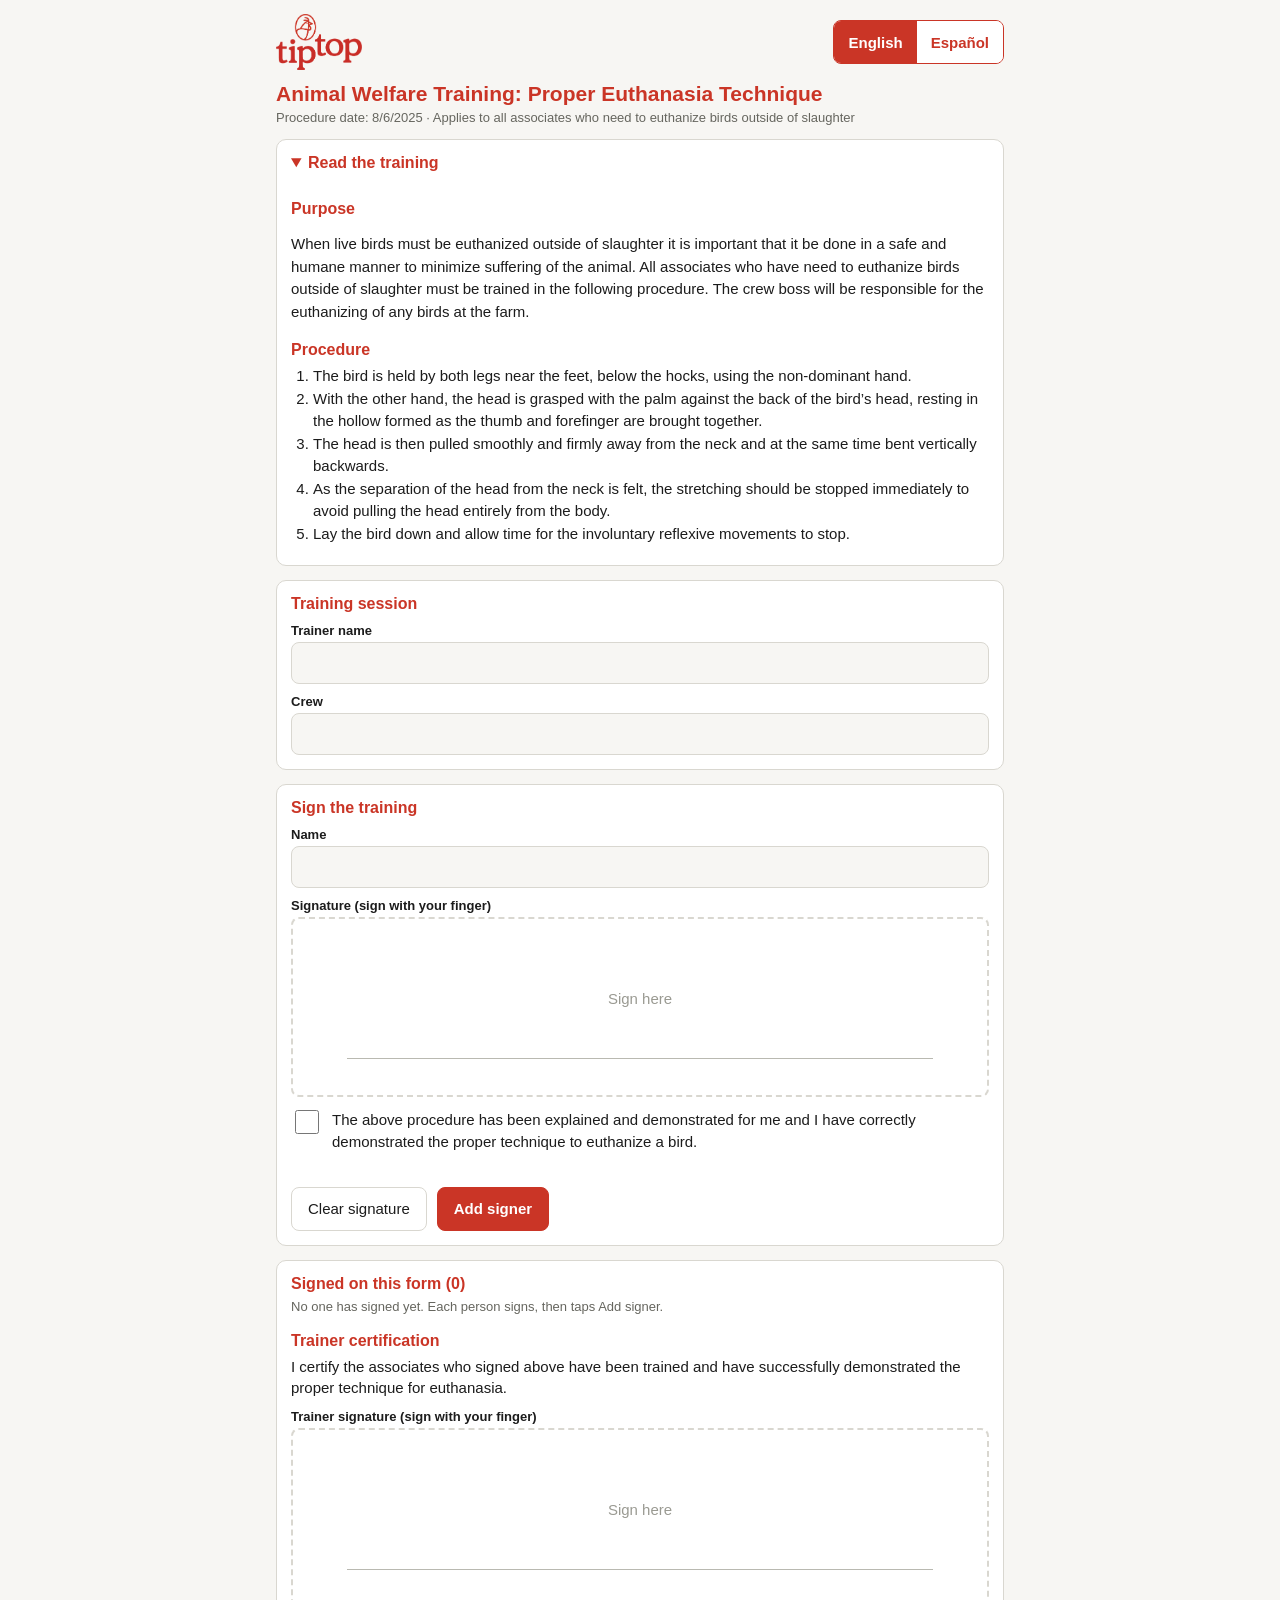
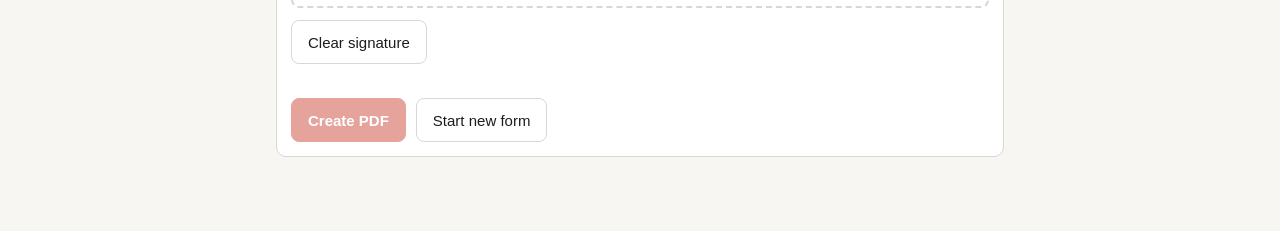
==== training/euthanasia-signoff.html @ d9e4a7a1 "Add Proper Euthanasia Technique training sign-off" ====
<!DOCTYPE html>
<html lang="en">
<head>
<meta charset="utf-8">
<meta name="viewport" content="width=device-width, initial-scale=1, viewport-fit=cover">
<meta name="robots" content="noindex">
<title>Tip Top – Proper Euthanasia Technique Sign-off</title>
<style>
:root{box-sizing:border-box;padding-top:env(safe-area-inset-top,0px);padding-bottom:env(safe-area-inset-bottom,0px);
--bg:#f7f6f3;--surface:#fff;--text:#1c1c1c;--muted:#66665f;--line:#d9d7d0;--red:#ca3526;--on-red:#fff;--ok:#1d6b2e;--okbg:#e4f2e6;--pad:#fff;color-scheme:light}
@media (prefers-color-scheme:dark){:root{--bg:#161615;--surface:#20201e;--text:#ecece8;--muted:#a3a39b;--line:#3b3b37;--red:#e0574a;--on-red:#161615;--ok:#8fd49c;--okbg:#1f3a25;--pad:#f4f4f1;color-scheme:dark}}
*{box-sizing:border-box}
html,body{margin:0;background:var(--bg);color:var(--text);font-family:Arial,Helvetica,sans-serif}
.wrap{max-width:760px;margin:0 auto;padding:14px 16px 60px}
header{display:flex;justify-content:space-between;align-items:center;gap:12px;flex-wrap:wrap}
header img{height:56px;width:auto}
.lang{display:flex;border:1px solid var(--red);border-radius:8px;overflow:hidden}
.lang button{border:0;border-radius:0;min-height:42px;padding:8px 14px;background:var(--surface);color:var(--red);font-weight:700}
.lang button.on{background:var(--red);color:var(--on-red)}
h1{color:var(--red);font-size:21px;margin:12px 0 4px}
h2{font-size:16px;color:var(--red);margin:18px 0 6px}
.meta{font-size:13px;color:var(--muted)}
.card{background:var(--surface);border:1px solid var(--line);border-radius:10px;padding:14px;margin:14px 0}
details.card>summary{cursor:pointer;font-weight:700;color:var(--red);font-size:16px;min-height:28px}
.training p,.training li{font-size:15px;line-height:1.5}
.training ul,.training ol{padding-left:22px;margin:6px 0}
label{display:block;font-size:13px;font-weight:700;margin:10px 0 4px}
input[type=text]{width:100%;font-size:17px;padding:10px;border:1px solid var(--line);border-radius:8px;background:var(--bg);color:var(--text)}
.padwrap{position:relative;margin-top:4px}
canvas{display:block;width:100%;height:180px;background:var(--pad);border:2px dashed var(--line);border-radius:8px;touch-action:none}
.padhint{position:absolute;left:0;right:0;top:45%;transform:translateY(-50%);text-align:center;color:#9a9a92;font-size:15px;pointer-events:none}
.signline{position:absolute;left:8%;right:8%;bottom:38px;border-bottom:1px solid #b9b9b1;pointer-events:none}
button{font-size:15px;min-height:44px;padding:10px 16px;border-radius:8px;border:1px solid var(--line);background:var(--surface);color:var(--text);cursor:pointer}
button.primary{background:var(--red);border-color:var(--red);color:var(--on-red);font-weight:700}
button:disabled{opacity:.45;cursor:not-allowed}
.acts{display:flex;gap:10px;flex-wrap:wrap;margin-top:12px}
.ack{display:flex;gap:10px;align-items:flex-start;margin-top:12px;font-size:15px;line-height:1.45;font-weight:400}
.ack input{width:24px;height:24px;flex:none;margin-top:1px}
.item{display:flex;gap:10px;align-items:center;border-top:1px solid var(--line);padding:8px 0}
.item:first-child{border-top:0}
.item img{width:120px;height:38px;object-fit:contain;background:#fff;border:1px solid var(--line);border-radius:4px}
.item .who{flex:1;font-size:14px;overflow-wrap:anywhere}
.item .who small{color:var(--muted)}
.msg{border-radius:8px;padding:10px 12px;font-size:14px;line-height:1.45;margin:10px 0;background:var(--okbg);color:var(--ok)}
.err{color:var(--red);font-size:13px;margin-top:6px;min-height:16px}
.certtext{font-size:15px;line-height:1.45}
.hidden{display:none!important}
</style>
</head>
<body>
<div class="wrap">
<header>
  <img id="logo" alt="Tip Top">
  <div class="lang" role="group" aria-label="Language"><button id="bEN" class="on">English</button><button id="bES">Español</button></div>
</header>

<h1 data-t="title"></h1>
<div class="meta" data-t="meta"></div>

<details class="card" open>
  <summary data-t="readTraining"></summary>
  <div class="training" id="training"></div>
</details>

<div class="card">
  <h2 style="margin-top:0" data-t="sessionH"></h2>
  <label for="trainer" data-t="trainerL"></label>
  <input type="text" id="trainer" autocomplete="off">
  <label for="crew" data-t="crewL"></label>
  <input type="text" id="crew" autocomplete="off">
</div>

<div class="card">
  <h2 style="margin-top:0" data-t="signH"></h2>
  <label for="name" data-t="nameL"></label>
  <input type="text" id="name" autocomplete="off">
  <label data-t="sigL"></label>
  <div class="padwrap"><canvas id="pad"></canvas><div class="signline"></div><div class="padhint" id="padHint" data-t="sigHint"></div></div>
  <label class="ack"><input type="checkbox" id="ackBox"><span data-t="ackText"></span></label>
  <div class="err" id="signErr"></div>
  <div class="acts">
    <button id="clearPad" data-t="clear"></button>
    <button class="primary" id="addSigner" data-t="add"></button>
  </div>
</div>

<div class="card">
  <h2 style="margin-top:0"><span data-t="queueH"></span> (<span id="qCount">0</span>)</h2>
  <div id="queue"></div>
  <div class="meta" id="qEmpty" data-t="queueEmpty"></div>
  <h2 data-t="certH"></h2>
  <div class="certtext" data-t="certText"></div>
  <label data-t="certSigL"></label>
  <div class="padwrap"><canvas id="pad2"></canvas><div class="signline"></div><div class="padhint" id="pad2Hint" data-t="sigHint"></div></div>
  <div class="acts"><button id="clearPad2" data-t="clear"></button></div>
  <div class="err" id="pdfErr"></div>
  <div class="acts">
    <button class="primary" id="makePdf" disabled data-t="send"></button>
    <button id="newForm" data-t="newForm"></button>
  </div>
  <div id="sharePanel" class="hidden">
    <div class="msg" id="readyMsg"></div>
    <div class="acts"><button class="primary" id="shareBtn" data-t="share"></button><button id="openBtn" data-t="open"></button></div>
  </div>
  <div id="doneMsg" class="msg hidden"></div>
</div>
</div>

<script>/** @license
 *
 * jsPDF - PDF Document creation from JavaScript
 * Version 2.5.1 Built on 2022-01-28T15:37:57.789Z
 *                      CommitID 00000000
 *
 * Copyright (c) 2010-2021 James Hall <james@parall.ax>, https://github.com/MrRio/jsPDF
 *               2015-2021 yWorks GmbH, http://www.yworks.com
 *               2015-2021 Lukas Holländer <lukas.hollaender@yworks.com>, https://github.com/HackbrettXXX
 *               2016-2018 Aras Abbasi <aras.abbasi@gmail.com>
 *               2010 Aaron Spike, https://github.com/acspike
 *               2012 Willow Systems Corporation, https://github.com/willowsystems
 *               2012 Pablo Hess, https://github.com/pablohess
 *               2012 Florian Jenett, https://github.com/fjenett
 *               2013 Warren Weckesser, https://github.com/warrenweckesser
 *               2013 Youssef Beddad, https://github.com/lifof
 *               2013 Lee Driscoll, https://github.com/lsdriscoll
 *               2013 Stefan Slonevskiy, https://github.com/stefslon
 *               2013 Jeremy Morel, https://github.com/jmorel
 *               2013 Christoph Hartmann, https://github.com/chris-rock
 *               2014 Juan Pablo Gaviria, https://github.com/juanpgaviria
 *               2014 James Makes, https://github.com/dollaruw
 *               2014 Diego Casorran, https://github.com/diegocr
 *               2014 Steven Spungin, https://github.com/Flamenco
 *               2014 Kenneth Glassey, https://github.com/Gavvers
 *
 * Permission is hereby granted, free of charge, to any person obtaining
 * a copy of this software and associated documentation files (the
 * "Software"), to deal in the Software without restriction, including
 * without limitation the rights to use, copy, modify, merge, publish,
 * distribute, sublicense, and/or sell copies of the Software, and to
 * permit persons to whom the Software is furnished to do so, subject to
 * the following conditions:
 *
 * The above copyright notice and this permission notice shall be
 * included in all copies or substantial portions of the Software.
 *
 * THE SOFTWARE IS PROVIDED "AS IS", WITHOUT WARRANTY OF ANY KIND,
 * EXPRESS OR IMPLIED, INCLUDING BUT NOT LIMITED TO THE WARRANTIES OF
 * MERCHANTABILITY, FITNESS FOR A PARTICULAR PURPOSE AND
 * NONINFRINGEMENT. IN NO EVENT SHALL THE AUTHORS OR COPYRIGHT HOLDERS BE
 * LIABLE FOR ANY CLAIM, DAMAGES OR OTHER LIABILITY, WHETHER IN AN ACTION
 * OF CONTRACT, TORT OR OTHERWISE, ARISING FROM, OUT OF OR IN CONNECTION
 * WITH THE SOFTWARE OR THE USE OR OTHER DEALINGS IN THE SOFTWARE.
 *
 * Contributor(s):
 *    siefkenj, ahwolf, rickygu, Midnith, saintclair, eaparango,
 *    kim3er, mfo, alnorth, Flamenco
 */

!function(t,e){"object"==typeof exports&&"undefined"!=typeof module?e(exports):"function"==typeof define&&define.amd?define(["exports"],e):e((t=t||self).jspdf={})}(this,(function(t){"use strict";function e(t){return(e="function"==typeof Symbol&&"symbol"==typeof Symbol.iterator?function(t){return typeof t}:function(t){return t&&"function"==typeof Symbol&&t.constructor===Symbol&&t!==Symbol.prototype?"symbol":typeof t})(t)}var r=function(){return"undefined"!=typeof window?window:"undefined"!=typeof global?global:"undefined"!=typeof self?self:this}();function n(){r.console&&"function"==typeof r.console.log&&r.console.log.apply(r.console,arguments)}var i={log:n,warn:function(t){r.console&&("function"==typeof r.console.warn?r.console.warn.apply(r.console,arguments):n.call(null,arguments))},error:function(t){r.console&&("function"==typeof r.console.error?r.console.error.apply(r.console,arguments):n(t))}};function a(t,e,r){var n=new XMLHttpRequest;n.open("GET",t),n.responseType="blob",n.onload=function(){l(n.response,e,r)},n.onerror=function(){i.error("could not download file")},n.send()}function o(t){var e=new XMLHttpRequest;e.open("HEAD",t,!1);try{e.send()}catch(t){}return e.status>=200&&e.status<=299}function s(t){try{t.dispatchEvent(new MouseEvent("click"))}catch(r){var e=document.createEvent("MouseEvents");e.initMouseEvent("click",!0,!0,window,0,0,0,80,20,!1,!1,!1,!1,0,null),t.dispatchEvent(e)}}var c,u,l=r.saveAs||("object"!==("undefined"==typeof window?"undefined":e(window))||window!==r?function(){}:"undefined"!=typeof HTMLAnchorElement&&"download"in HTMLAnchorElement.prototype?function(t,e,n){var i=r.URL||r.webkitURL,c=document.createElement("a");e=e||t.name||"download",c.download=e,c.rel="noopener","string"==typeof t?(c.href=t,c.origin!==location.origin?o(c.href)?a(t,e,n):s(c,c.target="_blank"):s(c)):(c.href=i.createObjectURL(t),setTimeout((function(){i.revokeObjectURL(c.href)}),4e4),setTimeout((function(){s(c)}),0))}:"msSaveOrOpenBlob"in navigator?function(t,r,n){if(r=r||t.name||"download","string"==typeof t)if(o(t))a(t,r,n);else{var c=document.createElement("a");c.href=t,c.target="_blank",setTimeout((function(){s(c)}))}else navigator.msSaveOrOpenBlob(function(t,r){return void 0===r?r={autoBom:!1}:"object"!==e(r)&&(i.warn("Deprecated: Expected third argument to be a object"),r={autoBom:!r}),r.autoBom&&/^\s*(?:text\/\S*|application\/xml|\S*\/\S*\+xml)\s*;.*charset\s*=\s*utf-8/i.test(t.type)?new Blob([String.fromCharCode(65279),t],{type:t.type}):t}(t,n),r)}:function(t,n,i,o){if((o=o||open("","_blank"))&&(o.document.title=o.document.body.innerText="downloading..."),"string"==typeof t)return a(t,n,i);var s="application/octet-stream"===t.type,c=/constructor/i.test(r.HTMLElement)||r.safari,u=/CriOS\/[\d]+/.test(navigator.userAgent);if((u||s&&c)&&"object"===("undefined"==typeof FileReader?"undefined":e(FileReader))){var l=new FileReader;l.onloadend=function(){var t=l.result;t=u?t:t.replace(/^data:[^;]*;/,"data:attachment/file;"),o?o.location.href=t:location=t,o=null},l.readAsDataURL(t)}else{var h=r.URL||r.webkitURL,f=h.createObjectURL(t);o?o.location=f:location.href=f,o=null,setTimeout((function(){h.revokeObjectURL(f)}),4e4)}});
/**
   * A class to parse color values
   * @author Stoyan Stefanov <sstoo@gmail.com>
   * {@link   http://www.phpied.com/rgb-color-parser-in-javascript/}
   * @license Use it if you like it
   */function h(t){var e;t=t||"",this.ok=!1,"#"==t.charAt(0)&&(t=t.substr(1,6));t={aliceblue:"f0f8ff",antiquewhite:"faebd7",aqua:"00ffff",aquamarine:"7fffd4",azure:"f0ffff",beige:"f5f5dc",bisque:"ffe4c4",black:"000000",blanchedalmond:"ffebcd",blue:"0000ff",blueviolet:"8a2be2",brown:"a52a2a",burlywood:"deb887",cadetblue:"5f9ea0",chartreuse:"7fff00",chocolate:"d2691e",coral:"ff7f50",cornflowerblue:"6495ed",cornsilk:"fff8dc",crimson:"dc143c",cyan:"00ffff",darkblue:"00008b",darkcyan:"008b8b",darkgoldenrod:"b8860b",darkgray:"a9a9a9",darkgreen:"006400",darkkhaki:"bdb76b",darkmagenta:"8b008b",darkolivegreen:"556b2f",darkorange:"ff8c00",darkorchid:"9932cc",darkred:"8b0000",darksalmon:"e9967a",darkseagreen:"8fbc8f",darkslateblue:"483d8b",darkslategray:"2f4f4f",darkturquoise:"00ced1",darkviolet:"9400d3",deeppink:"ff1493",deepskyblue:"00bfff",dimgray:"696969",dodgerblue:"1e90ff",feldspar:"d19275",firebrick:"b22222",floralwhite:"fffaf0",forestgreen:"228b22",fuchsia:"ff00ff",gainsboro:"dcdcdc",ghostwhite:"f8f8ff",gold:"ffd700",goldenrod:"daa520",gray:"808080",green:"008000",greenyellow:"adff2f",honeydew:"f0fff0",hotpink:"ff69b4",indianred:"cd5c5c",indigo:"4b0082",ivory:"fffff0",khaki:"f0e68c",lavender:"e6e6fa",lavenderblush:"fff0f5",lawngreen:"7cfc00",lemonchiffon:"fffacd",lightblue:"add8e6",lightcoral:"f08080",lightcyan:"e0ffff",lightgoldenrodyellow:"fafad2",lightgrey:"d3d3d3",lightgreen:"90ee90",lightpink:"ffb6c1",lightsalmon:"ffa07a",lightseagreen:"20b2aa",lightskyblue:"87cefa",lightslateblue:"8470ff",lightslategray:"778899",lightsteelblue:"b0c4de",lightyellow:"ffffe0",lime:"00ff00",limegreen:"32cd32",linen:"faf0e6",magenta:"ff00ff",maroon:"800000",mediumaquamarine:"66cdaa",mediumblue:"0000cd",mediumorchid:"ba55d3",mediumpurple:"9370d8",mediumseagreen:"3cb371",mediumslateblue:"7b68ee",mediumspringgreen:"00fa9a",mediumturquoise:"48d1cc",mediumvioletred:"c71585",midnightblue:"191970",mintcream:"f5fffa",mistyrose:"ffe4e1",moccasin:"ffe4b5",navajowhite:"ffdead",navy:"000080",oldlace:"fdf5e6",olive:"808000",olivedrab:"6b8e23",orange:"ffa500",orangered:"ff4500",orchid:"da70d6",palegoldenrod:"eee8aa",palegreen:"98fb98",paleturquoise:"afeeee",palevioletred:"d87093",papayawhip:"ffefd5",peachpuff:"ffdab9",peru:"cd853f",pink:"ffc0cb",plum:"dda0dd",powderblue:"b0e0e6",purple:"800080",red:"ff0000",rosybrown:"bc8f8f",royalblue:"4169e1",saddlebrown:"8b4513",salmon:"fa8072",sandybrown:"f4a460",seagreen:"2e8b57",seashell:"fff5ee",sienna:"a0522d",silver:"c0c0c0",skyblue:"87ceeb",slateblue:"6a5acd",slategray:"708090",snow:"fffafa",springgreen:"00ff7f",steelblue:"4682b4",tan:"d2b48c",teal:"008080",thistle:"d8bfd8",tomato:"ff6347",turquoise:"40e0d0",violet:"ee82ee",violetred:"d02090",wheat:"f5deb3",white:"ffffff",whitesmoke:"f5f5f5",yellow:"ffff00",yellowgreen:"9acd32"}[t=(t=t.replace(/ /g,"")).toLowerCase()]||t;for(var r=[{re:/^rgb\((\d{1,3}),\s*(\d{1,3}),\s*(\d{1,3})\)$/,example:["rgb(123, 234, 45)","rgb(255,234,245)"],process:function(t){return[parseInt(t[1]),parseInt(t[2]),parseInt(t[3])]}},{re:/^(\w{2})(\w{2})(\w{2})$/,example:["#00ff00","336699"],process:function(t){return[parseInt(t[1],16),parseInt(t[2],16),parseInt(t[3],16)]}},{re:/^(\w{1})(\w{1})(\w{1})$/,example:["#fb0","f0f"],process:function(t){return[parseInt(t[1]+t[1],16),parseInt(t[2]+t[2],16),parseInt(t[3]+t[3],16)]}}],n=0;n<r.length;n++){var i=r[n].re,a=r[n].process,o=i.exec(t);o&&(e=a(o),this.r=e[0],this.g=e[1],this.b=e[2],this.ok=!0)}this.r=this.r<0||isNaN(this.r)?0:this.r>255?255:this.r,this.g=this.g<0||isNaN(this.g)?0:this.g>255?255:this.g,this.b=this.b<0||isNaN(this.b)?0:this.b>255?255:this.b,this.toRGB=function(){return"rgb("+this.r+", "+this.g+", "+this.b+")"},this.toHex=function(){var t=this.r.toString(16),e=this.g.toString(16),r=this.b.toString(16);return 1==t.length&&(t="0"+t),1==e.length&&(e="0"+e),1==r.length&&(r="0"+r),"#"+t+e+r}}
/**
   * @license
   * Joseph Myers does not specify a particular license for his work.
   *
   * Author: Joseph Myers
   * Accessed from: http://www.myersdaily.org/joseph/javascript/md5.js
   *
   * Modified by: Owen Leong
   */
function f(t,e){var r=t[0],n=t[1],i=t[2],a=t[3];r=p(r,n,i,a,e[0],7,-680876936),a=p(a,r,n,i,e[1],12,-389564586),i=p(i,a,r,n,e[2],17,606105819),n=p(n,i,a,r,e[3],22,-1044525330),r=p(r,n,i,a,e[4],7,-176418897),a=p(a,r,n,i,e[5],12,1200080426),i=p(i,a,r,n,e[6],17,-1473231341),n=p(n,i,a,r,e[7],22,-45705983),r=p(r,n,i,a,e[8],7,1770035416),a=p(a,r,n,i,e[9],12,-1958414417),i=p(i,a,r,n,e[10],17,-42063),n=p(n,i,a,r,e[11],22,-1990404162),r=p(r,n,i,a,e[12],7,1804603682),a=p(a,r,n,i,e[13],12,-40341101),i=p(i,a,r,n,e[14],17,-1502002290),r=g(r,n=p(n,i,a,r,e[15],22,1236535329),i,a,e[1],5,-165796510),a=g(a,r,n,i,e[6],9,-1069501632),i=g(i,a,r,n,e[11],14,643717713),n=g(n,i,a,r,e[0],20,-373897302),r=g(r,n,i,a,e[5],5,-701558691),a=g(a,r,n,i,e[10],9,38016083),i=g(i,a,r,n,e[15],14,-660478335),n=g(n,i,a,r,e[4],20,-405537848),r=g(r,n,i,a,e[9],5,568446438),a=g(a,r,n,i,e[14],9,-1019803690),i=g(i,a,r,n,e[3],14,-187363961),n=g(n,i,a,r,e[8],20,1163531501),r=g(r,n,i,a,e[13],5,-1444681467),a=g(a,r,n,i,e[2],9,-51403784),i=g(i,a,r,n,e[7],14,1735328473),r=m(r,n=g(n,i,a,r,e[12],20,-1926607734),i,a,e[5],4,-378558),a=m(a,r,n,i,e[8],11,-2022574463),i=m(i,a,r,n,e[11],16,1839030562),n=m(n,i,a,r,e[14],23,-35309556),r=m(r,n,i,a,e[1],4,-1530992060),a=m(a,r,n,i,e[4],11,1272893353),i=m(i,a,r,n,e[7],16,-155497632),n=m(n,i,a,r,e[10],23,-1094730640),r=m(r,n,i,a,e[13],4,681279174),a=m(a,r,n,i,e[0],11,-358537222),i=m(i,a,r,n,e[3],16,-722521979),n=m(n,i,a,r,e[6],23,76029189),r=m(r,n,i,a,e[9],4,-640364487),a=m(a,r,n,i,e[12],11,-421815835),i=m(i,a,r,n,e[15],16,530742520),r=v(r,n=m(n,i,a,r,e[2],23,-995338651),i,a,e[0],6,-198630844),a=v(a,r,n,i,e[7],10,1126891415),i=v(i,a,r,n,e[14],15,-1416354905),n=v(n,i,a,r,e[5],21,-57434055),r=v(r,n,i,a,e[12],6,1700485571),a=v(a,r,n,i,e[3],10,-1894986606),i=v(i,a,r,n,e[10],15,-1051523),n=v(n,i,a,r,e[1],21,-2054922799),r=v(r,n,i,a,e[8],6,1873313359),a=v(a,r,n,i,e[15],10,-30611744),i=v(i,a,r,n,e[6],15,-1560198380),n=v(n,i,a,r,e[13],21,1309151649),r=v(r,n,i,a,e[4],6,-145523070),a=v(a,r,n,i,e[11],10,-1120210379),i=v(i,a,r,n,e[2],15,718787259),n=v(n,i,a,r,e[9],21,-343485551),t[0]=S(r,t[0]),t[1]=S(n,t[1]),t[2]=S(i,t[2]),t[3]=S(a,t[3])}function d(t,e,r,n,i,a){return e=S(S(e,t),S(n,a)),S(e<<i|e>>>32-i,r)}function p(t,e,r,n,i,a,o){return d(e&r|~e&n,t,e,i,a,o)}function g(t,e,r,n,i,a,o){return d(e&n|r&~n,t,e,i,a,o)}function m(t,e,r,n,i,a,o){return d(e^r^n,t,e,i,a,o)}function v(t,e,r,n,i,a,o){return d(r^(e|~n),t,e,i,a,o)}function b(t){var e,r=t.length,n=[1732584193,-271733879,-1732584194,271733878];for(e=64;e<=t.length;e+=64)f(n,y(t.substring(e-64,e)));t=t.substring(e-64);var i=[0,0,0,0,0,0,0,0,0,0,0,0,0,0,0,0];for(e=0;e<t.length;e++)i[e>>2]|=t.charCodeAt(e)<<(e%4<<3);if(i[e>>2]|=128<<(e%4<<3),e>55)for(f(n,i),e=0;e<16;e++)i[e]=0;return i[14]=8*r,f(n,i),n}function y(t){var e,r=[];for(e=0;e<64;e+=4)r[e>>2]=t.charCodeAt(e)+(t.charCodeAt(e+1)<<8)+(t.charCodeAt(e+2)<<16)+(t.charCodeAt(e+3)<<24);return r}c=r.atob.bind(r),u=r.btoa.bind(r);var w="0123456789abcdef".split("");function N(t){for(var e="",r=0;r<4;r++)e+=w[t>>8*r+4&15]+w[t>>8*r&15];return e}function L(t){return String.fromCharCode((255&t)>>0,(65280&t)>>8,(16711680&t)>>16,(4278190080&t)>>24)}function A(t){return function(t){return t.map(L).join("")}(b(t))}var x="5d41402abc4b2a76b9719d911017c592"!=function(t){for(var e=0;e<t.length;e++)t[e]=N(t[e]);return t.join("")}(b("hello"));function S(t,e){if(x){var r=(65535&t)+(65535&e);return(t>>16)+(e>>16)+(r>>16)<<16|65535&r}return t+e&4294967295}
/**
   * @license
   * FPDF is released under a permissive license: there is no usage restriction.
   * You may embed it freely in your application (commercial or not), with or
   * without modifications.
   *
   * Reference: http://www.fpdf.org/en/script/script37.php
   */function _(t,e){var r,n,i,a;if(t!==r){for(var o=(i=t,a=1+(256/t.length>>0),new Array(a+1).join(i)),s=[],c=0;c<256;c++)s[c]=c;var u=0;for(c=0;c<256;c++){var l=s[c];u=(u+l+o.charCodeAt(c))%256,s[c]=s[u],s[u]=l}r=t,n=s}else s=n;var h=e.length,f=0,d=0,p="";for(c=0;c<h;c++)d=(d+(l=s[f=(f+1)%256]))%256,s[f]=s[d],s[d]=l,o=s[(s[f]+s[d])%256],p+=String.fromCharCode(e.charCodeAt(c)^o);return p}
/**
   * @license
   * Licensed under the MIT License.
   * http://opensource.org/licenses/mit-license
   * Author: Owen Leong (@owenl131)
   * Date: 15 Oct 2020
   * References:
   * https://www.cs.cmu.edu/~dst/Adobe/Gallery/anon21jul01-pdf-encryption.txt
   * https://github.com/foliojs/pdfkit/blob/master/lib/security.js
   * http://www.fpdf.org/en/script/script37.php
   */var P={print:4,modify:8,copy:16,"annot-forms":32};function k(t,e,r,n){this.v=1,this.r=2;var i=192;t.forEach((function(t){if(void 0!==P.perm)throw new Error("Invalid permission: "+t);i+=P[t]})),this.padding="(¿N^NuAd\0NVÿú\b..\0¶Ðh>/\f©þdSiz";var a=(e+this.padding).substr(0,32),o=(r+this.padding).substr(0,32);this.O=this.processOwnerPassword(a,o),this.P=-(1+(255^i)),this.encryptionKey=A(a+this.O+this.lsbFirstWord(this.P)+this.hexToBytes(n)).substr(0,5),this.U=_(this.encryptionKey,this.padding)}function F(t){if(/[^\u0000-\u00ff]/.test(t))throw new Error("Invalid PDF Name Object: "+t+", Only accept ASCII characters.");for(var e="",r=t.length,n=0;n<r;n++){var i=t.charCodeAt(n);if(i<33||35===i||37===i||40===i||41===i||47===i||60===i||62===i||91===i||93===i||123===i||125===i||i>126)e+="#"+("0"+i.toString(16)).slice(-2);else e+=t[n]}return e}function I(t){if("object"!==e(t))throw new Error("Invalid Context passed to initialize PubSub (jsPDF-module)");var n={};this.subscribe=function(t,e,r){if(r=r||!1,"string"!=typeof t||"function"!=typeof e||"boolean"!=typeof r)throw new Error("Invalid arguments passed to PubSub.subscribe (jsPDF-module)");n.hasOwnProperty(t)||(n[t]={});var i=Math.random().toString(35);return n[t][i]=[e,!!r],i},this.unsubscribe=function(t){for(var e in n)if(n[e][t])return delete n[e][t],0===Object.keys(n[e]).length&&delete n[e],!0;return!1},this.publish=function(e){if(n.hasOwnProperty(e)){var a=Array.prototype.slice.call(arguments,1),o=[];for(var s in n[e]){var c=n[e][s];try{c[0].apply(t,a)}catch(t){r.console&&i.error("jsPDF PubSub Error",t.message,t)}c[1]&&o.push(s)}o.length&&o.forEach(this.unsubscribe)}},this.getTopics=function(){return n}}function C(t){if(!(this instanceof C))return new C(t);var e="opacity,stroke-opacity".split(",");for(var r in t)t.hasOwnProperty(r)&&e.indexOf(r)>=0&&(this[r]=t[r]);this.id="",this.objectNumber=-1}function j(t,e){this.gState=t,this.matrix=e,this.id="",this.objectNumber=-1}function O(t,e,r,n,i){if(!(this instanceof O))return new O(t,e,r,n,i);this.type="axial"===t?2:3,this.coords=e,this.colors=r,j.call(this,n,i)}function B(t,e,r,n,i){if(!(this instanceof B))return new B(t,e,r,n,i);this.boundingBox=t,this.xStep=e,this.yStep=r,this.stream="",this.cloneIndex=0,j.call(this,n,i)}function M(t){var n,a="string"==typeof arguments[0]?arguments[0]:"p",o=arguments[1],s=arguments[2],c=arguments[3],f=[],d=1,p=16,g="S",m=null;"object"===e(t=t||{})&&(a=t.orientation,o=t.unit||o,s=t.format||s,c=t.compress||t.compressPdf||c,null!==(m=t.encryption||null)&&(m.userPassword=m.userPassword||"",m.ownerPassword=m.ownerPassword||"",m.userPermissions=m.userPermissions||[]),d="number"==typeof t.userUnit?Math.abs(t.userUnit):1,void 0!==t.precision&&(n=t.precision),void 0!==t.floatPrecision&&(p=t.floatPrecision),g=t.defaultPathOperation||"S"),f=t.filters||(!0===c?["FlateEncode"]:f),o=o||"mm",a=(""+(a||"P")).toLowerCase();var v=t.putOnlyUsedFonts||!1,b={},y={internal:{},__private__:{}};y.__private__.PubSub=I;var w="1.3",N=y.__private__.getPdfVersion=function(){return w};y.__private__.setPdfVersion=function(t){w=t};var L={a0:[2383.94,3370.39],a1:[1683.78,2383.94],a2:[1190.55,1683.78],a3:[841.89,1190.55],a4:[595.28,841.89],a5:[419.53,595.28],a6:[297.64,419.53],a7:[209.76,297.64],a8:[147.4,209.76],a9:[104.88,147.4],a10:[73.7,104.88],b0:[2834.65,4008.19],b1:[2004.09,2834.65],b2:[1417.32,2004.09],b3:[1000.63,1417.32],b4:[708.66,1000.63],b5:[498.9,708.66],b6:[354.33,498.9],b7:[249.45,354.33],b8:[175.75,249.45],b9:[124.72,175.75],b10:[87.87,124.72],c0:[2599.37,3676.54],c1:[1836.85,2599.37],c2:[1298.27,1836.85],c3:[918.43,1298.27],c4:[649.13,918.43],c5:[459.21,649.13],c6:[323.15,459.21],c7:[229.61,323.15],c8:[161.57,229.61],c9:[113.39,161.57],c10:[79.37,113.39],dl:[311.81,623.62],letter:[612,792],"government-letter":[576,756],legal:[612,1008],"junior-legal":[576,360],ledger:[1224,792],tabloid:[792,1224],"credit-card":[153,243]};y.__private__.getPageFormats=function(){return L};var A=y.__private__.getPageFormat=function(t){return L[t]};s=s||"a4";var x={COMPAT:"compat",ADVANCED:"advanced"},S=x.COMPAT;function _(){this.saveGraphicsState(),ht(new Vt(_t,0,0,-_t,0,Rr()*_t).toString()+" cm"),this.setFontSize(this.getFontSize()/_t),g="n",S=x.ADVANCED}function P(){this.restoreGraphicsState(),g="S",S=x.COMPAT}var j=y.__private__.combineFontStyleAndFontWeight=function(t,e){if("bold"==t&&"normal"==e||"bold"==t&&400==e||"normal"==t&&"italic"==e||"bold"==t&&"italic"==e)throw new Error("Invalid Combination of fontweight and fontstyle");return e&&(t=400==e||"normal"===e?"italic"===t?"italic":"normal":700!=e&&"bold"!==e||"normal"!==t?(700==e?"bold":e)+""+t:"bold"),t};y.advancedAPI=function(t){var e=S===x.COMPAT;return e&&_.call(this),"function"!=typeof t||(t(this),e&&P.call(this)),this},y.compatAPI=function(t){var e=S===x.ADVANCED;return e&&P.call(this),"function"!=typeof t||(t(this),e&&_.call(this)),this},y.isAdvancedAPI=function(){return S===x.ADVANCED};var E,q=function(t){if(S!==x.ADVANCED)throw new Error(t+" is only available in 'advanced' API mode. You need to call advancedAPI() first.")},D=y.roundToPrecision=y.__private__.roundToPrecision=function(t,e){var r=n||e;if(isNaN(t)||isNaN(r))throw new Error("Invalid argument passed to jsPDF.roundToPrecision");return t.toFixed(r).replace(/0+$/,"")};E=y.hpf=y.__private__.hpf="number"==typeof p?function(t){if(isNaN(t))throw new Error("Invalid argument passed to jsPDF.hpf");return D(t,p)}:"smart"===p?function(t){if(isNaN(t))throw new Error("Invalid argument passed to jsPDF.hpf");return D(t,t>-1&&t<1?16:5)}:function(t){if(isNaN(t))throw new Error("Invalid argument passed to jsPDF.hpf");return D(t,16)};var R=y.f2=y.__private__.f2=function(t){if(isNaN(t))throw new Error("Invalid argument passed to jsPDF.f2");return D(t,2)},T=y.__private__.f3=function(t){if(isNaN(t))throw new Error("Invalid argument passed to jsPDF.f3");return D(t,3)},U=y.scale=y.__private__.scale=function(t){if(isNaN(t))throw new Error("Invalid argument passed to jsPDF.scale");return S===x.COMPAT?t*_t:S===x.ADVANCED?t:void 0},z=function(t){return S===x.COMPAT?Rr()-t:S===x.ADVANCED?t:void 0},H=function(t){return U(z(t))};y.__private__.setPrecision=y.setPrecision=function(t){"number"==typeof parseInt(t,10)&&(n=parseInt(t,10))};var W,V="00000000000000000000000000000000",G=y.__private__.getFileId=function(){return V},Y=y.__private__.setFileId=function(t){return V=void 0!==t&&/^[a-fA-F0-9]{32}$/.test(t)?t.toUpperCase():V.split("").map((function(){return"ABCDEF0123456789".charAt(Math.floor(16*Math.random()))})).join(""),null!==m&&(Ye=new k(m.userPermissions,m.userPassword,m.ownerPassword,V)),V};y.setFileId=function(t){return Y(t),this},y.getFileId=function(){return G()};var J=y.__private__.convertDateToPDFDate=function(t){var e=t.getTimezoneOffset(),r=e<0?"+":"-",n=Math.floor(Math.abs(e/60)),i=Math.abs(e%60),a=[r,Q(n),"'",Q(i),"'"].join("");return["D:",t.getFullYear(),Q(t.getMonth()+1),Q(t.getDate()),Q(t.getHours()),Q(t.getMinutes()),Q(t.getSeconds()),a].join("")},X=y.__private__.convertPDFDateToDate=function(t){var e=parseInt(t.substr(2,4),10),r=parseInt(t.substr(6,2),10)-1,n=parseInt(t.substr(8,2),10),i=parseInt(t.substr(10,2),10),a=parseInt(t.substr(12,2),10),o=parseInt(t.substr(14,2),10);return new Date(e,r,n,i,a,o,0)},K=y.__private__.setCreationDate=function(t){var e;if(void 0===t&&(t=new Date),t instanceof Date)e=J(t);else{if(!/^D:(20[0-2][0-9]|203[0-7]|19[7-9][0-9])(0[0-9]|1[0-2])([0-2][0-9]|3[0-1])(0[0-9]|1[0-9]|2[0-3])(0[0-9]|[1-5][0-9])(0[0-9]|[1-5][0-9])(\+0[0-9]|\+1[0-4]|-0[0-9]|-1[0-1])'(0[0-9]|[1-5][0-9])'?$/.test(t))throw new Error("Invalid argument passed to jsPDF.setCreationDate");e=t}return W=e},Z=y.__private__.getCreationDate=function(t){var e=W;return"jsDate"===t&&(e=X(W)),e};y.setCreationDate=function(t){return K(t),this},y.getCreationDate=function(t){return Z(t)};var $,Q=y.__private__.padd2=function(t){return("0"+parseInt(t)).slice(-2)},tt=y.__private__.padd2Hex=function(t){return("00"+(t=t.toString())).substr(t.length)},et=0,rt=[],nt=[],it=0,at=[],ot=[],st=!1,ct=nt,ut=function(){et=0,it=0,nt=[],rt=[],at=[],Qt=Kt(),te=Kt()};y.__private__.setCustomOutputDestination=function(t){st=!0,ct=t};var lt=function(t){st||(ct=t)};y.__private__.resetCustomOutputDestination=function(){st=!1,ct=nt};var ht=y.__private__.out=function(t){return t=t.toString(),it+=t.length+1,ct.push(t),ct},ft=y.__private__.write=function(t){return ht(1===arguments.length?t.toString():Array.prototype.join.call(arguments," "))},dt=y.__private__.getArrayBuffer=function(t){for(var e=t.length,r=new ArrayBuffer(e),n=new Uint8Array(r);e--;)n[e]=t.charCodeAt(e);return r},pt=[["Helvetica","helvetica","normal","WinAnsiEncoding"],["Helvetica-Bold","helvetica","bold","WinAnsiEncoding"],["Helvetica-Oblique","helvetica","italic","WinAnsiEncoding"],["Helvetica-BoldOblique","helvetica","bolditalic","WinAnsiEncoding"],["Courier","courier","normal","WinAnsiEncoding"],["Courier-Bold","courier","bold","WinAnsiEncoding"],["Courier-Oblique","courier","italic","WinAnsiEncoding"],["Courier-BoldOblique","courier","bolditalic","WinAnsiEncoding"],["Times-Roman","times","normal","WinAnsiEncoding"],["Times-Bold","times","bold","WinAnsiEncoding"],["Times-Italic","times","italic","WinAnsiEncoding"],["Times-BoldItalic","times","bolditalic","WinAnsiEncoding"],["ZapfDingbats","zapfdingbats","normal",null],["Symbol","symbol","normal",null]];y.__private__.getStandardFonts=function(){return pt};var gt=t.fontSize||16;y.__private__.setFontSize=y.setFontSize=function(t){return gt=S===x.ADVANCED?t/_t:t,this};var mt,vt=y.__private__.getFontSize=y.getFontSize=function(){return S===x.COMPAT?gt:gt*_t},bt=t.R2L||!1;y.__private__.setR2L=y.setR2L=function(t){return bt=t,this},y.__private__.getR2L=y.getR2L=function(){return bt};var yt,wt=y.__private__.setZoomMode=function(t){var e=[void 0,null,"fullwidth","fullheight","fullpage","original"];if(/^(?:\d+\.\d*|\d*\.\d+|\d+)%$/.test(t))mt=t;else if(isNaN(t)){if(-1===e.indexOf(t))throw new Error('zoom must be Integer (e.g. 2), a percentage Value (e.g. 300%) or fullwidth, fullheight, fullpage, original. "'+t+'" is not recognized.');mt=t}else mt=parseInt(t,10)};y.__private__.getZoomMode=function(){return mt};var Nt,Lt=y.__private__.setPageMode=function(t){if(-1==[void 0,null,"UseNone","UseOutlines","UseThumbs","FullScreen"].indexOf(t))throw new Error('Page mode must be one of UseNone, UseOutlines, UseThumbs, or FullScreen. "'+t+'" is not recognized.');yt=t};y.__private__.getPageMode=function(){return yt};var At=y.__private__.setLayoutMode=function(t){if(-1==[void 0,null,"continuous","single","twoleft","tworight","two"].indexOf(t))throw new Error('Layout mode must be one of continuous, single, twoleft, tworight. "'+t+'" is not recognized.');Nt=t};y.__private__.getLayoutMode=function(){return Nt},y.__private__.setDisplayMode=y.setDisplayMode=function(t,e,r){return wt(t),At(e),Lt(r),this};var xt={title:"",subject:"",author:"",keywords:"",creator:""};y.__private__.getDocumentProperty=function(t){if(-1===Object.keys(xt).indexOf(t))throw new Error("Invalid argument passed to jsPDF.getDocumentProperty");return xt[t]},y.__private__.getDocumentProperties=function(){return xt},y.__private__.setDocumentProperties=y.setProperties=y.setDocumentProperties=function(t){for(var e in xt)xt.hasOwnProperty(e)&&t[e]&&(xt[e]=t[e]);return this},y.__private__.setDocumentProperty=function(t,e){if(-1===Object.keys(xt).indexOf(t))throw new Error("Invalid arguments passed to jsPDF.setDocumentProperty");return xt[t]=e};var St,_t,Pt,kt,Ft,It={},Ct={},jt=[],Ot={},Bt={},Mt={},Et={},qt=null,Dt=0,Rt=[],Tt=new I(y),Ut=t.hotfixes||[],zt={},Ht={},Wt=[],Vt=function t(e,r,n,i,a,o){if(!(this instanceof t))return new t(e,r,n,i,a,o);isNaN(e)&&(e=1),isNaN(r)&&(r=0),isNaN(n)&&(n=0),isNaN(i)&&(i=1),isNaN(a)&&(a=0),isNaN(o)&&(o=0),this._matrix=[e,r,n,i,a,o]};Object.defineProperty(Vt.prototype,"sx",{get:function(){return this._matrix[0]},set:function(t){this._matrix[0]=t}}),Object.defineProperty(Vt.prototype,"shy",{get:function(){return this._matrix[1]},set:function(t){this._matrix[1]=t}}),Object.defineProperty(Vt.prototype,"shx",{get:function(){return this._matrix[2]},set:function(t){this._matrix[2]=t}}),Object.defineProperty(Vt.prototype,"sy",{get:function(){return this._matrix[3]},set:function(t){this._matrix[3]=t}}),Object.defineProperty(Vt.prototype,"tx",{get:function(){return this._matrix[4]},set:function(t){this._matrix[4]=t}}),Object.defineProperty(Vt.prototype,"ty",{get:function(){return this._matrix[5]},set:function(t){this._matrix[5]=t}}),Object.defineProperty(Vt.prototype,"a",{get:function(){return this._matrix[0]},set:function(t){this._matrix[0]=t}}),Object.defineProperty(Vt.prototype,"b",{get:function(){return this._matrix[1]},set:function(t){this._matrix[1]=t}}),Object.defineProperty(Vt.prototype,"c",{get:function(){return this._matrix[2]},set:function(t){this._matrix[2]=t}}),Object.defineProperty(Vt.prototype,"d",{get:function(){return this._matrix[3]},set:function(t){this._matrix[3]=t}}),Object.defineProperty(Vt.prototype,"e",{get:function(){return this._matrix[4]},set:function(t){this._matrix[4]=t}}),Object.defineProperty(Vt.prototype,"f",{get:function(){return this._matrix[5]},set:function(t){this._matrix[5]=t}}),Object.defineProperty(Vt.prototype,"rotation",{get:function(){return Math.atan2(this.shx,this.sx)}}),Object.defineProperty(Vt.prototype,"scaleX",{get:function(){return this.decompose().scale.sx}}),Object.defineProperty(Vt.prototype,"scaleY",{get:function(){return this.decompose().scale.sy}}),Object.defineProperty(Vt.prototype,"isIdentity",{get:function(){return 1===this.sx&&(0===this.shy&&(0===this.shx&&(1===this.sy&&(0===this.tx&&0===this.ty))))}}),Vt.prototype.join=function(t){return[this.sx,this.shy,this.shx,this.sy,this.tx,this.ty].map(E).join(t)},Vt.prototype.multiply=function(t){var e=t.sx*this.sx+t.shy*this.shx,r=t.sx*this.shy+t.shy*this.sy,n=t.shx*this.sx+t.sy*this.shx,i=t.shx*this.shy+t.sy*this.sy,a=t.tx*this.sx+t.ty*this.shx+this.tx,o=t.tx*this.shy+t.ty*this.sy+this.ty;return new Vt(e,r,n,i,a,o)},Vt.prototype.decompose=function(){var t=this.sx,e=this.shy,r=this.shx,n=this.sy,i=this.tx,a=this.ty,o=Math.sqrt(t*t+e*e),s=(t/=o)*r+(e/=o)*n;r-=t*s,n-=e*s;var c=Math.sqrt(r*r+n*n);return s/=c,t*(n/=c)<e*(r/=c)&&(t=-t,e=-e,s=-s,o=-o),{scale:new Vt(o,0,0,c,0,0),translate:new Vt(1,0,0,1,i,a),rotate:new Vt(t,e,-e,t,0,0),skew:new Vt(1,0,s,1,0,0)}},Vt.prototype.toString=function(t){return this.join(" ")},Vt.prototype.inversed=function(){var t=this.sx,e=this.shy,r=this.shx,n=this.sy,i=this.tx,a=this.ty,o=1/(t*n-e*r),s=n*o,c=-e*o,u=-r*o,l=t*o;return new Vt(s,c,u,l,-s*i-u*a,-c*i-l*a)},Vt.prototype.applyToPoint=function(t){var e=t.x*this.sx+t.y*this.shx+this.tx,r=t.x*this.shy+t.y*this.sy+this.ty;return new Cr(e,r)},Vt.prototype.applyToRectangle=function(t){var e=this.applyToPoint(t),r=this.applyToPoint(new Cr(t.x+t.w,t.y+t.h));return new jr(e.x,e.y,r.x-e.x,r.y-e.y)},Vt.prototype.clone=function(){var t=this.sx,e=this.shy,r=this.shx,n=this.sy,i=this.tx,a=this.ty;return new Vt(t,e,r,n,i,a)},y.Matrix=Vt;var Gt=y.matrixMult=function(t,e){return e.multiply(t)},Yt=new Vt(1,0,0,1,0,0);y.unitMatrix=y.identityMatrix=Yt;var Jt=function(t,e){if(!Bt[t]){var r=(e instanceof O?"Sh":"P")+(Object.keys(Ot).length+1).toString(10);e.id=r,Bt[t]=r,Ot[r]=e,Tt.publish("addPattern",e)}};y.ShadingPattern=O,y.TilingPattern=B,y.addShadingPattern=function(t,e){return q("addShadingPattern()"),Jt(t,e),this},y.beginTilingPattern=function(t){q("beginTilingPattern()"),Br(t.boundingBox[0],t.boundingBox[1],t.boundingBox[2]-t.boundingBox[0],t.boundingBox[3]-t.boundingBox[1],t.matrix)},y.endTilingPattern=function(t,e){q("endTilingPattern()"),e.stream=ot[$].join("\n"),Jt(t,e),Tt.publish("endTilingPattern",e),Wt.pop().restore()};var Xt=y.__private__.newObject=function(){var t=Kt();return Zt(t,!0),t},Kt=y.__private__.newObjectDeferred=function(){return et++,rt[et]=function(){return it},et},Zt=function(t,e){return e="boolean"==typeof e&&e,rt[t]=it,e&&ht(t+" 0 obj"),t},$t=y.__private__.newAdditionalObject=function(){var t={objId:Kt(),content:""};return at.push(t),t},Qt=Kt(),te=Kt(),ee=y.__private__.decodeColorString=function(t){var e=t.split(" ");if(2!==e.length||"g"!==e[1]&&"G"!==e[1]){if(5===e.length&&("k"===e[4]||"K"===e[4])){e=[(1-e[0])*(1-e[3]),(1-e[1])*(1-e[3]),(1-e[2])*(1-e[3]),"r"]}}else{var r=parseFloat(e[0]);e=[r,r,r,"r"]}for(var n="#",i=0;i<3;i++)n+=("0"+Math.floor(255*parseFloat(e[i])).toString(16)).slice(-2);return n},re=y.__private__.encodeColorString=function(t){var r;"string"==typeof t&&(t={ch1:t});var n=t.ch1,i=t.ch2,a=t.ch3,o=t.ch4,s="draw"===t.pdfColorType?["G","RG","K"]:["g","rg","k"];if("string"==typeof n&&"#"!==n.charAt(0)){var c=new h(n);if(c.ok)n=c.toHex();else if(!/^\d*\.?\d*$/.test(n))throw new Error('Invalid color "'+n+'" passed to jsPDF.encodeColorString.')}if("string"==typeof n&&/^#[0-9A-Fa-f]{3}$/.test(n)&&(n="#"+n[1]+n[1]+n[2]+n[2]+n[3]+n[3]),"string"==typeof n&&/^#[0-9A-Fa-f]{6}$/.test(n)){var u=parseInt(n.substr(1),16);n=u>>16&255,i=u>>8&255,a=255&u}if(void 0===i||void 0===o&&n===i&&i===a)if("string"==typeof n)r=n+" "+s[0];else switch(t.precision){case 2:r=R(n/255)+" "+s[0];break;case 3:default:r=T(n/255)+" "+s[0]}else if(void 0===o||"object"===e(o)){if(o&&!isNaN(o.a)&&0===o.a)return r=["1.","1.","1.",s[1]].join(" ");if("string"==typeof n)r=[n,i,a,s[1]].join(" ");else switch(t.precision){case 2:r=[R(n/255),R(i/255),R(a/255),s[1]].join(" ");break;default:case 3:r=[T(n/255),T(i/255),T(a/255),s[1]].join(" ")}}else if("string"==typeof n)r=[n,i,a,o,s[2]].join(" ");else switch(t.precision){case 2:r=[R(n),R(i),R(a),R(o),s[2]].join(" ");break;case 3:default:r=[T(n),T(i),T(a),T(o),s[2]].join(" ")}return r},ne=y.__private__.getFilters=function(){return f},ie=y.__private__.putStream=function(t){var e=(t=t||{}).data||"",r=t.filters||ne(),n=t.alreadyAppliedFilters||[],i=t.addLength1||!1,a=e.length,o=t.objectId,s=function(t){return t};if(null!==m&&void 0===o)throw new Error("ObjectId must be passed to putStream for file encryption");null!==m&&(s=Ye.encryptor(o,0));var c={};!0===r&&(r=["FlateEncode"]);var u=t.additionalKeyValues||[],l=(c=void 0!==M.API.processDataByFilters?M.API.processDataByFilters(e,r):{data:e,reverseChain:[]}).reverseChain+(Array.isArray(n)?n.join(" "):n.toString());if(0!==c.data.length&&(u.push({key:"Length",value:c.data.length}),!0===i&&u.push({key:"Length1",value:a})),0!=l.length)if(l.split("/").length-1==1)u.push({key:"Filter",value:l});else{u.push({key:"Filter",value:"["+l+"]"});for(var h=0;h<u.length;h+=1)if("DecodeParms"===u[h].key){for(var f=[],d=0;d<c.reverseChain.split("/").length-1;d+=1)f.push("null");f.push(u[h].value),u[h].value="["+f.join(" ")+"]"}}ht("<<");for(var p=0;p<u.length;p++)ht("/"+u[p].key+" "+u[p].value);ht(">>"),0!==c.data.length&&(ht("stream"),ht(s(c.data)),ht("endstream"))},ae=y.__private__.putPage=function(t){var e=t.number,r=t.data,n=t.objId,i=t.contentsObjId;Zt(n,!0),ht("<</Type /Page"),ht("/Parent "+t.rootDictionaryObjId+" 0 R"),ht("/Resources "+t.resourceDictionaryObjId+" 0 R"),ht("/MediaBox ["+parseFloat(E(t.mediaBox.bottomLeftX))+" "+parseFloat(E(t.mediaBox.bottomLeftY))+" "+E(t.mediaBox.topRightX)+" "+E(t.mediaBox.topRightY)+"]"),null!==t.cropBox&&ht("/CropBox ["+E(t.cropBox.bottomLeftX)+" "+E(t.cropBox.bottomLeftY)+" "+E(t.cropBox.topRightX)+" "+E(t.cropBox.topRightY)+"]"),null!==t.bleedBox&&ht("/BleedBox ["+E(t.bleedBox.bottomLeftX)+" "+E(t.bleedBox.bottomLeftY)+" "+E(t.bleedBox.topRightX)+" "+E(t.bleedBox.topRightY)+"]"),null!==t.trimBox&&ht("/TrimBox ["+E(t.trimBox.bottomLeftX)+" "+E(t.trimBox.bottomLeftY)+" "+E(t.trimBox.topRightX)+" "+E(t.trimBox.topRightY)+"]"),null!==t.artBox&&ht("/ArtBox ["+E(t.artBox.bottomLeftX)+" "+E(t.artBox.bottomLeftY)+" "+E(t.artBox.topRightX)+" "+E(t.artBox.topRightY)+"]"),"number"==typeof t.userUnit&&1!==t.userUnit&&ht("/UserUnit "+t.userUnit),Tt.publish("putPage",{objId:n,pageContext:Rt[e],pageNumber:e,page:r}),ht("/Contents "+i+" 0 R"),ht(">>"),ht("endobj");var a=r.join("\n");return S===x.ADVANCED&&(a+="\nQ"),Zt(i,!0),ie({data:a,filters:ne(),objectId:i}),ht("endobj"),n},oe=y.__private__.putPages=function(){var t,e,r=[];for(t=1;t<=Dt;t++)Rt[t].objId=Kt(),Rt[t].contentsObjId=Kt();for(t=1;t<=Dt;t++)r.push(ae({number:t,data:ot[t],objId:Rt[t].objId,contentsObjId:Rt[t].contentsObjId,mediaBox:Rt[t].mediaBox,cropBox:Rt[t].cropBox,bleedBox:Rt[t].bleedBox,trimBox:Rt[t].trimBox,artBox:Rt[t].artBox,userUnit:Rt[t].userUnit,rootDictionaryObjId:Qt,resourceDictionaryObjId:te}));Zt(Qt,!0),ht("<</Type /Pages");var n="/Kids [";for(e=0;e<Dt;e++)n+=r[e]+" 0 R ";ht(n+"]"),ht("/Count "+Dt),ht(">>"),ht("endobj"),Tt.publish("postPutPages")},se=function(t){Tt.publish("putFont",{font:t,out:ht,newObject:Xt,putStream:ie}),!0!==t.isAlreadyPutted&&(t.objectNumber=Xt(),ht("<<"),ht("/Type /Font"),ht("/BaseFont /"+F(t.postScriptName)),ht("/Subtype /Type1"),"string"==typeof t.encoding&&ht("/Encoding /"+t.encoding),ht("/FirstChar 32"),ht("/LastChar 255"),ht(">>"),ht("endobj"))},ce=function(){for(var t in It)It.hasOwnProperty(t)&&(!1===v||!0===v&&b.hasOwnProperty(t))&&se(It[t])},ue=function(t){t.objectNumber=Xt();var e=[];e.push({key:"Type",value:"/XObject"}),e.push({key:"Subtype",value:"/Form"}),e.push({key:"BBox",value:"["+[E(t.x),E(t.y),E(t.x+t.width),E(t.y+t.height)].join(" ")+"]"}),e.push({key:"Matrix",value:"["+t.matrix.toString()+"]"});var r=t.pages[1].join("\n");ie({data:r,additionalKeyValues:e,objectId:t.objectNumber}),ht("endobj")},le=function(){for(var t in zt)zt.hasOwnProperty(t)&&ue(zt[t])},he=function(t,e){var r,n=[],i=1/(e-1);for(r=0;r<1;r+=i)n.push(r);if(n.push(1),0!=t[0].offset){var a={offset:0,color:t[0].color};t.unshift(a)}if(1!=t[t.length-1].offset){var o={offset:1,color:t[t.length-1].color};t.push(o)}for(var s="",c=0,u=0;u<n.length;u++){for(r=n[u];r>t[c+1].offset;)c++;var l=t[c].offset,h=(r-l)/(t[c+1].offset-l),f=t[c].color,d=t[c+1].color;s+=tt(Math.round((1-h)*f[0]+h*d[0]).toString(16))+tt(Math.round((1-h)*f[1]+h*d[1]).toString(16))+tt(Math.round((1-h)*f[2]+h*d[2]).toString(16))}return s.trim()},fe=function(t,e){e||(e=21);var r=Xt(),n=he(t.colors,e),i=[];i.push({key:"FunctionType",value:"0"}),i.push({key:"Domain",value:"[0.0 1.0]"}),i.push({key:"Size",value:"["+e+"]"}),i.push({key:"BitsPerSample",value:"8"}),i.push({key:"Range",value:"[0.0 1.0 0.0 1.0 0.0 1.0]"}),i.push({key:"Decode",value:"[0.0 1.0 0.0 1.0 0.0 1.0]"}),ie({data:n,additionalKeyValues:i,alreadyAppliedFilters:["/ASCIIHexDecode"],objectId:r}),ht("endobj"),t.objectNumber=Xt(),ht("<< /ShadingType "+t.type),ht("/ColorSpace /DeviceRGB");var a="/Coords ["+E(parseFloat(t.coords[0]))+" "+E(parseFloat(t.coords[1]))+" ";2===t.type?a+=E(parseFloat(t.coords[2]))+" "+E(parseFloat(t.coords[3])):a+=E(parseFloat(t.coords[2]))+" "+E(parseFloat(t.coords[3]))+" "+E(parseFloat(t.coords[4]))+" "+E(parseFloat(t.coords[5])),ht(a+="]"),t.matrix&&ht("/Matrix ["+t.matrix.toString()+"]"),ht("/Function "+r+" 0 R"),ht("/Extend [true true]"),ht(">>"),ht("endobj")},de=function(t,e){var r=Kt(),n=Xt();e.push({resourcesOid:r,objectOid:n}),t.objectNumber=n;var i=[];i.push({key:"Type",value:"/Pattern"}),i.push({key:"PatternType",value:"1"}),i.push({key:"PaintType",value:"1"}),i.push({key:"TilingType",value:"1"}),i.push({key:"BBox",value:"["+t.boundingBox.map(E).join(" ")+"]"}),i.push({key:"XStep",value:E(t.xStep)}),i.push({key:"YStep",value:E(t.yStep)}),i.push({key:"Resources",value:r+" 0 R"}),t.matrix&&i.push({key:"Matrix",value:"["+t.matrix.toString()+"]"}),ie({data:t.stream,additionalKeyValues:i,objectId:t.objectNumber}),ht("endobj")},pe=function(t){var e;for(e in Ot)Ot.hasOwnProperty(e)&&(Ot[e]instanceof O?fe(Ot[e]):Ot[e]instanceof B&&de(Ot[e],t))},ge=function(t){for(var e in t.objectNumber=Xt(),ht("<<"),t)switch(e){case"opacity":ht("/ca "+R(t[e]));break;case"stroke-opacity":ht("/CA "+R(t[e]))}ht(">>"),ht("endobj")},me=function(){var t;for(t in Mt)Mt.hasOwnProperty(t)&&ge(Mt[t])},ve=function(){for(var t in ht("/XObject <<"),zt)zt.hasOwnProperty(t)&&zt[t].objectNumber>=0&&ht("/"+t+" "+zt[t].objectNumber+" 0 R");Tt.publish("putXobjectDict"),ht(">>")},be=function(){Ye.oid=Xt(),ht("<<"),ht("/Filter /Standard"),ht("/V "+Ye.v),ht("/R "+Ye.r),ht("/U <"+Ye.toHexString(Ye.U)+">"),ht("/O <"+Ye.toHexString(Ye.O)+">"),ht("/P "+Ye.P),ht(">>"),ht("endobj")},ye=function(){for(var t in ht("/Font <<"),It)It.hasOwnProperty(t)&&(!1===v||!0===v&&b.hasOwnProperty(t))&&ht("/"+t+" "+It[t].objectNumber+" 0 R");ht(">>")},we=function(){if(Object.keys(Ot).length>0){for(var t in ht("/Shading <<"),Ot)Ot.hasOwnProperty(t)&&Ot[t]instanceof O&&Ot[t].objectNumber>=0&&ht("/"+t+" "+Ot[t].objectNumber+" 0 R");Tt.publish("putShadingPatternDict"),ht(">>")}},Ne=function(t){if(Object.keys(Ot).length>0){for(var e in ht("/Pattern <<"),Ot)Ot.hasOwnProperty(e)&&Ot[e]instanceof y.TilingPattern&&Ot[e].objectNumber>=0&&Ot[e].objectNumber<t&&ht("/"+e+" "+Ot[e].objectNumber+" 0 R");Tt.publish("putTilingPatternDict"),ht(">>")}},Le=function(){if(Object.keys(Mt).length>0){var t;for(t in ht("/ExtGState <<"),Mt)Mt.hasOwnProperty(t)&&Mt[t].objectNumber>=0&&ht("/"+t+" "+Mt[t].objectNumber+" 0 R");Tt.publish("putGStateDict"),ht(">>")}},Ae=function(t){Zt(t.resourcesOid,!0),ht("<<"),ht("/ProcSet [/PDF /Text /ImageB /ImageC /ImageI]"),ye(),we(),Ne(t.objectOid),Le(),ve(),ht(">>"),ht("endobj")},xe=function(){var t=[];ce(),me(),le(),pe(t),Tt.publish("putResources"),t.forEach(Ae),Ae({resourcesOid:te,objectOid:Number.MAX_SAFE_INTEGER}),Tt.publish("postPutResources")},Se=function(){Tt.publish("putAdditionalObjects");for(var t=0;t<at.length;t++){var e=at[t];Zt(e.objId,!0),ht(e.content),ht("endobj")}Tt.publish("postPutAdditionalObjects")},_e=function(t){Ct[t.fontName]=Ct[t.fontName]||{},Ct[t.fontName][t.fontStyle]=t.id},Pe=function(t,e,r,n,i){var a={id:"F"+(Object.keys(It).length+1).toString(10),postScriptName:t,fontName:e,fontStyle:r,encoding:n,isStandardFont:i||!1,metadata:{}};return Tt.publish("addFont",{font:a,instance:this}),It[a.id]=a,_e(a),a.id},ke=function(t){for(var e=0,r=pt.length;e<r;e++){var n=Pe.call(this,t[e][0],t[e][1],t[e][2],pt[e][3],!0);!1===v&&(b[n]=!0);var i=t[e][0].split("-");_e({id:n,fontName:i[0],fontStyle:i[1]||""})}Tt.publish("addFonts",{fonts:It,dictionary:Ct})},Fe=function(t){return t.foo=function(){try{return t.apply(this,arguments)}catch(t){var e=t.stack||"";~e.indexOf(" at ")&&(e=e.split(" at ")[1]);var n="Error in function "+e.split("\n")[0].split("<")[0]+": "+t.message;if(!r.console)throw new Error(n);r.console.error(n,t),r.alert&&alert(n)}},t.foo.bar=t,t.foo},Ie=function(t,e){var r,n,i,a,o,s,c,u,l;if(i=(e=e||{}).sourceEncoding||"Unicode",o=e.outputEncoding,(e.autoencode||o)&&It[St].metadata&&It[St].metadata[i]&&It[St].metadata[i].encoding&&(a=It[St].metadata[i].encoding,!o&&It[St].encoding&&(o=It[St].encoding),!o&&a.codePages&&(o=a.codePages[0]),"string"==typeof o&&(o=a[o]),o)){for(c=!1,s=[],r=0,n=t.length;r<n;r++)(u=o[t.charCodeAt(r)])?s.push(String.fromCharCode(u)):s.push(t[r]),s[r].charCodeAt(0)>>8&&(c=!0);t=s.join("")}for(r=t.length;void 0===c&&0!==r;)t.charCodeAt(r-1)>>8&&(c=!0),r--;if(!c)return t;for(s=e.noBOM?[]:[254,255],r=0,n=t.length;r<n;r++){if((l=(u=t.charCodeAt(r))>>8)>>8)throw new Error("Character at position "+r+" of string '"+t+"' exceeds 16bits. Cannot be encoded into UCS-2 BE");s.push(l),s.push(u-(l<<8))}return String.fromCharCode.apply(void 0,s)},Ce=y.__private__.pdfEscape=y.pdfEscape=function(t,e){return Ie(t,e).replace(/\\/g,"\\\\").replace(/\(/g,"\\(").replace(/\)/g,"\\)")},je=y.__private__.beginPage=function(t){ot[++Dt]=[],Rt[Dt]={objId:0,contentsObjId:0,userUnit:Number(d),artBox:null,bleedBox:null,cropBox:null,trimBox:null,mediaBox:{bottomLeftX:0,bottomLeftY:0,topRightX:Number(t[0]),topRightY:Number(t[1])}},Me(Dt),lt(ot[$])},Oe=function(t,e){var r,n,o;switch(a=e||a,"string"==typeof t&&(r=A(t.toLowerCase()),Array.isArray(r)&&(n=r[0],o=r[1])),Array.isArray(t)&&(n=t[0]*_t,o=t[1]*_t),isNaN(n)&&(n=s[0],o=s[1]),(n>14400||o>14400)&&(i.warn("A page in a PDF can not be wider or taller than 14400 userUnit. jsPDF limits the width/height to 14400"),n=Math.min(14400,n),o=Math.min(14400,o)),s=[n,o],a.substr(0,1)){case"l":o>n&&(s=[o,n]);break;case"p":n>o&&(s=[o,n])}je(s),pr(fr),ht(Lr),0!==kr&&ht(kr+" J"),0!==Fr&&ht(Fr+" j"),Tt.publish("addPage",{pageNumber:Dt})},Be=function(t){t>0&&t<=Dt&&(ot.splice(t,1),Rt.splice(t,1),Dt--,$>Dt&&($=Dt),this.setPage($))},Me=function(t){t>0&&t<=Dt&&($=t)},Ee=y.__private__.getNumberOfPages=y.getNumberOfPages=function(){return ot.length-1},qe=function(t,e,r){var n,a=void 0;return r=r||{},t=void 0!==t?t:It[St].fontName,e=void 0!==e?e:It[St].fontStyle,n=t.toLowerCase(),void 0!==Ct[n]&&void 0!==Ct[n][e]?a=Ct[n][e]:void 0!==Ct[t]&&void 0!==Ct[t][e]?a=Ct[t][e]:!1===r.disableWarning&&i.warn("Unable to look up font label for font '"+t+"', '"+e+"'. Refer to getFontList() for available fonts."),a||r.noFallback||null==(a=Ct.times[e])&&(a=Ct.times.normal),a},De=y.__private__.putInfo=function(){var t=Xt(),e=function(t){return t};for(var r in null!==m&&(e=Ye.encryptor(t,0)),ht("<<"),ht("/Producer ("+Ce(e("jsPDF "+M.version))+")"),xt)xt.hasOwnProperty(r)&&xt[r]&&ht("/"+r.substr(0,1).toUpperCase()+r.substr(1)+" ("+Ce(e(xt[r]))+")");ht("/CreationDate ("+Ce(e(W))+")"),ht(">>"),ht("endobj")},Re=y.__private__.putCatalog=function(t){var e=(t=t||{}).rootDictionaryObjId||Qt;switch(Xt(),ht("<<"),ht("/Type /Catalog"),ht("/Pages "+e+" 0 R"),mt||(mt="fullwidth"),mt){case"fullwidth":ht("/OpenAction [3 0 R /FitH null]");break;case"fullheight":ht("/OpenAction [3 0 R /FitV null]");break;case"fullpage":ht("/OpenAction [3 0 R /Fit]");break;case"original":ht("/OpenAction [3 0 R /XYZ null null 1]");break;default:var r=""+mt;"%"===r.substr(r.length-1)&&(mt=parseInt(mt)/100),"number"==typeof mt&&ht("/OpenAction [3 0 R /XYZ null null "+R(mt)+"]")}switch(Nt||(Nt="continuous"),Nt){case"continuous":ht("/PageLayout /OneColumn");break;case"single":ht("/PageLayout /SinglePage");break;case"two":case"twoleft":ht("/PageLayout /TwoColumnLeft");break;case"tworight":ht("/PageLayout /TwoColumnRight")}yt&&ht("/PageMode /"+yt),Tt.publish("putCatalog"),ht(">>"),ht("endobj")},Te=y.__private__.putTrailer=function(){ht("trailer"),ht("<<"),ht("/Size "+(et+1)),ht("/Root "+et+" 0 R"),ht("/Info "+(et-1)+" 0 R"),null!==m&&ht("/Encrypt "+Ye.oid+" 0 R"),ht("/ID [ <"+V+"> <"+V+"> ]"),ht(">>")},Ue=y.__private__.putHeader=function(){ht("%PDF-"+w),ht("%ºß¬à")},ze=y.__private__.putXRef=function(){var t="0000000000";ht("xref"),ht("0 "+(et+1)),ht("0000000000 65535 f ");for(var e=1;e<=et;e++){"function"==typeof rt[e]?ht((t+rt[e]()).slice(-10)+" 00000 n "):void 0!==rt[e]?ht((t+rt[e]).slice(-10)+" 00000 n "):ht("0000000000 00000 n ")}},He=y.__private__.buildDocument=function(){ut(),lt(nt),Tt.publish("buildDocument"),Ue(),oe(),Se(),xe(),null!==m&&be(),De(),Re();var t=it;return ze(),Te(),ht("startxref"),ht(""+t),ht("%%EOF"),lt(ot[$]),nt.join("\n")},We=y.__private__.getBlob=function(t){return new Blob([dt(t)],{type:"application/pdf"})},Ve=y.output=y.__private__.output=Fe((function(t,e){switch("string"==typeof(e=e||{})?e={filename:e}:e.filename=e.filename||"generated.pdf",t){case void 0:return He();case"save":y.save(e.filename);break;case"arraybuffer":return dt(He());case"blob":return We(He());case"bloburi":case"bloburl":if(void 0!==r.URL&&"function"==typeof r.URL.createObjectURL)return r.URL&&r.URL.createObjectURL(We(He()))||void 0;i.warn("bloburl is not supported by your system, because URL.createObjectURL is not supported by your browser.");break;case"datauristring":case"dataurlstring":var n="",a=He();try{n=u(a)}catch(t){n=u(unescape(encodeURIComponent(a)))}return"data:application/pdf;filename="+e.filename+";base64,"+n;case"pdfobjectnewwindow":if("[object Window]"===Object.prototype.toString.call(r)){var o="https://cdnjs.cloudflare.com/ajax/libs/pdfobject/2.1.1/pdfobject.min.js",s=' integrity="sha512-4ze/a9/4jqu+tX9dfOqJYSvyYd5M6qum/3HpCLr+/Jqf0whc37VUbkpNGHR7/8pSnCFw47T1fmIpwBV7UySh3g==" crossorigin="anonymous"';e.pdfObjectUrl&&(o=e.pdfObjectUrl,s="");var c='<html><style>html, body { padding: 0; margin: 0; } iframe { width: 100%; height: 100%; border: 0;}  </style><body><script src="'+o+'"'+s+'><\/script><script >PDFObject.embed("'+this.output("dataurlstring")+'", '+JSON.stringify(e)+");<\/script></body></html>",l=r.open();return null!==l&&l.document.write(c),l}throw new Error("The option pdfobjectnewwindow just works in a browser-environment.");case"pdfjsnewwindow":if("[object Window]"===Object.prototype.toString.call(r)){var h='<html><style>html, body { padding: 0; margin: 0; } iframe { width: 100%; height: 100%; border: 0;}  </style><body><iframe id="pdfViewer" src="'+(e.pdfJsUrl||"examples/PDF.js/web/viewer.html")+"?file=&downloadName="+e.filename+'" width="500px" height="400px" /></body></html>',f=r.open();if(null!==f){f.document.write(h);var d=this;f.document.documentElement.querySelector("#pdfViewer").onload=function(){f.document.title=e.filename,f.document.documentElement.querySelector("#pdfViewer").contentWindow.PDFViewerApplication.open(d.output("bloburl"))}}return f}throw new Error("The option pdfjsnewwindow just works in a browser-environment.");case"dataurlnewwindow":if("[object Window]"!==Object.prototype.toString.call(r))throw new Error("The option dataurlnewwindow just works in a browser-environment.");var p='<html><style>html, body { padding: 0; margin: 0; } iframe { width: 100%; height: 100%; border: 0;}  </style><body><iframe src="'+this.output("datauristring",e)+'"></iframe></body></html>',g=r.open();if(null!==g&&(g.document.write(p),g.document.title=e.filename),g||"undefined"==typeof safari)return g;break;case"datauri":case"dataurl":return r.document.location.href=this.output("datauristring",e);default:return null}})),Ge=function(t){return!0===Array.isArray(Ut)&&Ut.indexOf(t)>-1};switch(o){case"pt":_t=1;break;case"mm":_t=72/25.4;break;case"cm":_t=72/2.54;break;case"in":_t=72;break;case"px":_t=1==Ge("px_scaling")?.75:96/72;break;case"pc":case"em":_t=12;break;case"ex":_t=6;break;default:if("number"!=typeof o)throw new Error("Invalid unit: "+o);_t=o}var Ye=null;K(),Y();var Je=function(t){return null!==m?Ye.encryptor(t,0):function(t){return t}},Xe=y.__private__.getPageInfo=y.getPageInfo=function(t){if(isNaN(t)||t%1!=0)throw new Error("Invalid argument passed to jsPDF.getPageInfo");return{objId:Rt[t].objId,pageNumber:t,pageContext:Rt[t]}},Ke=y.__private__.getPageInfoByObjId=function(t){if(isNaN(t)||t%1!=0)throw new Error("Invalid argument passed to jsPDF.getPageInfoByObjId");for(var e in Rt)if(Rt[e].objId===t)break;return Xe(e)},Ze=y.__private__.getCurrentPageInfo=y.getCurrentPageInfo=function(){return{objId:Rt[$].objId,pageNumber:$,pageContext:Rt[$]}};y.addPage=function(){return Oe.apply(this,arguments),this},y.setPage=function(){return Me.apply(this,arguments),lt.call(this,ot[$]),this},y.insertPage=function(t){return this.addPage(),this.movePage($,t),this},y.movePage=function(t,e){var r,n;if(t>e){r=ot[t],n=Rt[t];for(var i=t;i>e;i--)ot[i]=ot[i-1],Rt[i]=Rt[i-1];ot[e]=r,Rt[e]=n,this.setPage(e)}else if(t<e){r=ot[t],n=Rt[t];for(var a=t;a<e;a++)ot[a]=ot[a+1],Rt[a]=Rt[a+1];ot[e]=r,Rt[e]=n,this.setPage(e)}return this},y.deletePage=function(){return Be.apply(this,arguments),this},y.__private__.text=y.text=function(t,r,n,i,a){var o,s,c,u,l,h,f,d,p,g=(i=i||{}).scope||this;if("number"==typeof t&&"number"==typeof r&&("string"==typeof n||Array.isArray(n))){var m=n;n=r,r=t,t=m}if(arguments[3]instanceof Vt==!1?(c=arguments[4],u=arguments[5],"object"===e(f=arguments[3])&&null!==f||("string"==typeof c&&(u=c,c=null),"string"==typeof f&&(u=f,f=null),"number"==typeof f&&(c=f,f=null),i={flags:f,angle:c,align:u})):(q("The transform parameter of text() with a Matrix value"),p=a),isNaN(r)||isNaN(n)||null==t)throw new Error("Invalid arguments passed to jsPDF.text");if(0===t.length)return g;var v="",y=!1,w="number"==typeof i.lineHeightFactor?i.lineHeightFactor:hr,N=g.internal.scaleFactor;function L(t){return t=t.split("\t").join(Array(i.TabLen||9).join(" ")),Ce(t,f)}function A(t){for(var e,r=t.concat(),n=[],i=r.length;i--;)"string"==typeof(e=r.shift())?n.push(e):Array.isArray(t)&&(1===e.length||void 0===e[1]&&void 0===e[2])?n.push(e[0]):n.push([e[0],e[1],e[2]]);return n}function _(t,e){var r;if("string"==typeof t)r=e(t)[0];else if(Array.isArray(t)){for(var n,i,a=t.concat(),o=[],s=a.length;s--;)"string"==typeof(n=a.shift())?o.push(e(n)[0]):Array.isArray(n)&&"string"==typeof n[0]&&(i=e(n[0],n[1],n[2]),o.push([i[0],i[1],i[2]]));r=o}return r}var P=!1,k=!0;if("string"==typeof t)P=!0;else if(Array.isArray(t)){var F=t.concat();s=[];for(var I,C=F.length;C--;)("string"!=typeof(I=F.shift())||Array.isArray(I)&&"string"!=typeof I[0])&&(k=!1);P=k}if(!1===P)throw new Error('Type of text must be string or Array. "'+t+'" is not recognized.');"string"==typeof t&&(t=t.match(/[\r?\n]/)?t.split(/\r\n|\r|\n/g):[t]);var j=gt/g.internal.scaleFactor,O=j*(w-1);switch(i.baseline){case"bottom":n-=O;break;case"top":n+=j-O;break;case"hanging":n+=j-2*O;break;case"middle":n+=j/2-O}if((h=i.maxWidth||0)>0&&("string"==typeof t?t=g.splitTextToSize(t,h):"[object Array]"===Object.prototype.toString.call(t)&&(t=t.reduce((function(t,e){return t.concat(g.splitTextToSize(e,h))}),[]))),o={text:t,x:r,y:n,options:i,mutex:{pdfEscape:Ce,activeFontKey:St,fonts:It,activeFontSize:gt}},Tt.publish("preProcessText",o),t=o.text,c=(i=o.options).angle,p instanceof Vt==!1&&c&&"number"==typeof c){c*=Math.PI/180,0===i.rotationDirection&&(c=-c),S===x.ADVANCED&&(c=-c);var B=Math.cos(c),M=Math.sin(c);p=new Vt(B,M,-M,B,0,0)}else c&&c instanceof Vt&&(p=c);S!==x.ADVANCED||p||(p=Yt),void 0!==(l=i.charSpace||_r)&&(v+=E(U(l))+" Tc\n",this.setCharSpace(this.getCharSpace()||0)),void 0!==(d=i.horizontalScale)&&(v+=E(100*d)+" Tz\n");i.lang;var D=-1,R=void 0!==i.renderingMode?i.renderingMode:i.stroke,T=g.internal.getCurrentPageInfo().pageContext;switch(R){case 0:case!1:case"fill":D=0;break;case 1:case!0:case"stroke":D=1;break;case 2:case"fillThenStroke":D=2;break;case 3:case"invisible":D=3;break;case 4:case"fillAndAddForClipping":D=4;break;case 5:case"strokeAndAddPathForClipping":D=5;break;case 6:case"fillThenStrokeAndAddToPathForClipping":D=6;break;case 7:case"addToPathForClipping":D=7}var z=void 0!==T.usedRenderingMode?T.usedRenderingMode:-1;-1!==D?v+=D+" Tr\n":-1!==z&&(v+="0 Tr\n"),-1!==D&&(T.usedRenderingMode=D),u=i.align||"left";var H,W=gt*w,V=g.internal.pageSize.getWidth(),G=It[St];l=i.charSpace||_r,h=i.maxWidth||0,f=Object.assign({autoencode:!0,noBOM:!0},i.flags);var Y=[];if("[object Array]"===Object.prototype.toString.call(t)){var J;s=A(t),"left"!==u&&(H=s.map((function(t){return g.getStringUnitWidth(t,{font:G,charSpace:l,fontSize:gt,doKerning:!1})*gt/N})));var X,K=0;if("right"===u){r-=H[0],t=[],C=s.length;for(var Z=0;Z<C;Z++)0===Z?(X=br(r),J=yr(n)):(X=U(K-H[Z]),J=-W),t.push([s[Z],X,J]),K=H[Z]}else if("center"===u){r-=H[0]/2,t=[],C=s.length;for(var $=0;$<C;$++)0===$?(X=br(r),J=yr(n)):(X=U((K-H[$])/2),J=-W),t.push([s[$],X,J]),K=H[$]}else if("left"===u){t=[],C=s.length;for(var Q=0;Q<C;Q++)t.push(s[Q])}else{if("justify"!==u)throw new Error('Unrecognized alignment option, use "left", "center", "right" or "justify".');t=[],C=s.length,h=0!==h?h:V;for(var tt=0;tt<C;tt++)J=0===tt?yr(n):-W,X=0===tt?br(r):0,tt<C-1?Y.push(E(U((h-H[tt])/(s[tt].split(" ").length-1)))):Y.push(0),t.push([s[tt],X,J])}}var et="boolean"==typeof i.R2L?i.R2L:bt;!0===et&&(t=_(t,(function(t,e,r){return[t.split("").reverse().join(""),e,r]}))),o={text:t,x:r,y:n,options:i,mutex:{pdfEscape:Ce,activeFontKey:St,fonts:It,activeFontSize:gt}},Tt.publish("postProcessText",o),t=o.text,y=o.mutex.isHex||!1;var rt=It[St].encoding;"WinAnsiEncoding"!==rt&&"StandardEncoding"!==rt||(t=_(t,(function(t,e,r){return[L(t),e,r]}))),s=A(t),t=[];for(var nt,it,at,ot=0,st=1,ct=Array.isArray(s[0])?st:ot,ut="",lt=function(t,e,r){var n="";return r instanceof Vt?(r="number"==typeof i.angle?Gt(r,new Vt(1,0,0,1,t,e)):Gt(new Vt(1,0,0,1,t,e),r),S===x.ADVANCED&&(r=Gt(new Vt(1,0,0,-1,0,0),r)),n=r.join(" ")+" Tm\n"):n=E(t)+" "+E(e)+" Td\n",n},ft=0;ft<s.length;ft++){switch(ut="",ct){case st:at=(y?"<":"(")+s[ft][0]+(y?">":")"),nt=parseFloat(s[ft][1]),it=parseFloat(s[ft][2]);break;case ot:at=(y?"<":"(")+s[ft]+(y?">":")"),nt=br(r),it=yr(n)}void 0!==Y&&void 0!==Y[ft]&&(ut=Y[ft]+" Tw\n"),0===ft?t.push(ut+lt(nt,it,p)+at):ct===ot?t.push(ut+at):ct===st&&t.push(ut+lt(nt,it,p)+at)}t=ct===ot?t.join(" Tj\nT* "):t.join(" Tj\n"),t+=" Tj\n";var dt="BT\n/";return dt+=St+" "+gt+" Tf\n",dt+=E(gt*w)+" TL\n",dt+=xr+"\n",dt+=v,dt+=t,ht(dt+="ET"),b[St]=!0,g};var $e=y.__private__.clip=y.clip=function(t){return ht("evenodd"===t?"W*":"W"),this};y.clipEvenOdd=function(){return $e("evenodd")},y.__private__.discardPath=y.discardPath=function(){return ht("n"),this};var Qe=y.__private__.isValidStyle=function(t){var e=!1;return-1!==[void 0,null,"S","D","F","DF","FD","f","f*","B","B*","n"].indexOf(t)&&(e=!0),e};y.__private__.setDefaultPathOperation=y.setDefaultPathOperation=function(t){return Qe(t)&&(g=t),this};var tr=y.__private__.getStyle=y.getStyle=function(t){var e=g;switch(t){case"D":case"S":e="S";break;case"F":e="f";break;case"FD":case"DF":e="B";break;case"f":case"f*":case"B":case"B*":e=t}return e},er=y.close=function(){return ht("h"),this};y.stroke=function(){return ht("S"),this},y.fill=function(t){return rr("f",t),this},y.fillEvenOdd=function(t){return rr("f*",t),this},y.fillStroke=function(t){return rr("B",t),this},y.fillStrokeEvenOdd=function(t){return rr("B*",t),this};var rr=function(t,r){"object"===e(r)?ar(r,t):ht(t)},nr=function(t){null===t||S===x.ADVANCED&&void 0===t||(t=tr(t),ht(t))};function ir(t,e,r,n,i){var a=new B(e||this.boundingBox,r||this.xStep,n||this.yStep,this.gState,i||this.matrix);a.stream=this.stream;var o=t+"$$"+this.cloneIndex+++"$$";return Jt(o,a),a}var ar=function(t,e){var r=Bt[t.key],n=Ot[r];if(n instanceof O)ht("q"),ht(or(e)),n.gState&&y.setGState(n.gState),ht(t.matrix.toString()+" cm"),ht("/"+r+" sh"),ht("Q");else if(n instanceof B){var i=new Vt(1,0,0,-1,0,Rr());t.matrix&&(i=i.multiply(t.matrix||Yt),r=ir.call(n,t.key,t.boundingBox,t.xStep,t.yStep,i).id),ht("q"),ht("/Pattern cs"),ht("/"+r+" scn"),n.gState&&y.setGState(n.gState),ht(e),ht("Q")}},or=function(t){switch(t){case"f":case"F":return"W n";case"f*":return"W* n";case"B":return"W S";case"B*":return"W* S";case"S":return"W S";case"n":return"W n"}},sr=y.moveTo=function(t,e){return ht(E(U(t))+" "+E(H(e))+" m"),this},cr=y.lineTo=function(t,e){return ht(E(U(t))+" "+E(H(e))+" l"),this},ur=y.curveTo=function(t,e,r,n,i,a){return ht([E(U(t)),E(H(e)),E(U(r)),E(H(n)),E(U(i)),E(H(a)),"c"].join(" ")),this};y.__private__.line=y.line=function(t,e,r,n,i){if(isNaN(t)||isNaN(e)||isNaN(r)||isNaN(n)||!Qe(i))throw new Error("Invalid arguments passed to jsPDF.line");return S===x.COMPAT?this.lines([[r-t,n-e]],t,e,[1,1],i||"S"):this.lines([[r-t,n-e]],t,e,[1,1]).stroke()},y.__private__.lines=y.lines=function(t,e,r,n,i,a){var o,s,c,u,l,h,f,d,p,g,m,v;if("number"==typeof t&&(v=r,r=e,e=t,t=v),n=n||[1,1],a=a||!1,isNaN(e)||isNaN(r)||!Array.isArray(t)||!Array.isArray(n)||!Qe(i)||"boolean"!=typeof a)throw new Error("Invalid arguments passed to jsPDF.lines");for(sr(e,r),o=n[0],s=n[1],u=t.length,g=e,m=r,c=0;c<u;c++)2===(l=t[c]).length?(g=l[0]*o+g,m=l[1]*s+m,cr(g,m)):(h=l[0]*o+g,f=l[1]*s+m,d=l[2]*o+g,p=l[3]*s+m,g=l[4]*o+g,m=l[5]*s+m,ur(h,f,d,p,g,m));return a&&er(),nr(i),this},y.path=function(t){for(var e=0;e<t.length;e++){var r=t[e],n=r.c;switch(r.op){case"m":sr(n[0],n[1]);break;case"l":cr(n[0],n[1]);break;case"c":ur.apply(this,n);break;case"h":er()}}return this},y.__private__.rect=y.rect=function(t,e,r,n,i){if(isNaN(t)||isNaN(e)||isNaN(r)||isNaN(n)||!Qe(i))throw new Error("Invalid arguments passed to jsPDF.rect");return S===x.COMPAT&&(n=-n),ht([E(U(t)),E(H(e)),E(U(r)),E(U(n)),"re"].join(" ")),nr(i),this},y.__private__.triangle=y.triangle=function(t,e,r,n,i,a,o){if(isNaN(t)||isNaN(e)||isNaN(r)||isNaN(n)||isNaN(i)||isNaN(a)||!Qe(o))throw new Error("Invalid arguments passed to jsPDF.triangle");return this.lines([[r-t,n-e],[i-r,a-n],[t-i,e-a]],t,e,[1,1],o,!0),this},y.__private__.roundedRect=y.roundedRect=function(t,e,r,n,i,a,o){if(isNaN(t)||isNaN(e)||isNaN(r)||isNaN(n)||isNaN(i)||isNaN(a)||!Qe(o))throw new Error("Invalid arguments passed to jsPDF.roundedRect");var s=4/3*(Math.SQRT2-1);return i=Math.min(i,.5*r),a=Math.min(a,.5*n),this.lines([[r-2*i,0],[i*s,0,i,a-a*s,i,a],[0,n-2*a],[0,a*s,-i*s,a,-i,a],[2*i-r,0],[-i*s,0,-i,-a*s,-i,-a],[0,2*a-n],[0,-a*s,i*s,-a,i,-a]],t+i,e,[1,1],o,!0),this},y.__private__.ellipse=y.ellipse=function(t,e,r,n,i){if(isNaN(t)||isNaN(e)||isNaN(r)||isNaN(n)||!Qe(i))throw new Error("Invalid arguments passed to jsPDF.ellipse");var a=4/3*(Math.SQRT2-1)*r,o=4/3*(Math.SQRT2-1)*n;return sr(t+r,e),ur(t+r,e-o,t+a,e-n,t,e-n),ur(t-a,e-n,t-r,e-o,t-r,e),ur(t-r,e+o,t-a,e+n,t,e+n),ur(t+a,e+n,t+r,e+o,t+r,e),nr(i),this},y.__private__.circle=y.circle=function(t,e,r,n){if(isNaN(t)||isNaN(e)||isNaN(r)||!Qe(n))throw new Error("Invalid arguments passed to jsPDF.circle");return this.ellipse(t,e,r,r,n)},y.setFont=function(t,e,r){return r&&(e=j(e,r)),St=qe(t,e,{disableWarning:!1}),this};var lr=y.__private__.getFont=y.getFont=function(){return It[qe.apply(y,arguments)]};y.__private__.getFontList=y.getFontList=function(){var t,e,r={};for(t in Ct)if(Ct.hasOwnProperty(t))for(e in r[t]=[],Ct[t])Ct[t].hasOwnProperty(e)&&r[t].push(e);return r},y.addFont=function(t,e,r,n,i){var a=["StandardEncoding","MacRomanEncoding","Identity-H","WinAnsiEncoding"];return arguments[3]&&-1!==a.indexOf(arguments[3])?i=arguments[3]:arguments[3]&&-1==a.indexOf(arguments[3])&&(r=j(r,n)),i=i||"Identity-H",Pe.call(this,t,e,r,i)};var hr,fr=t.lineWidth||.200025,dr=y.__private__.getLineWidth=y.getLineWidth=function(){return fr},pr=y.__private__.setLineWidth=y.setLineWidth=function(t){return fr=t,ht(E(U(t))+" w"),this};y.__private__.setLineDash=M.API.setLineDash=M.API.setLineDashPattern=function(t,e){if(t=t||[],e=e||0,isNaN(e)||!Array.isArray(t))throw new Error("Invalid arguments passed to jsPDF.setLineDash");return t=t.map((function(t){return E(U(t))})).join(" "),e=E(U(e)),ht("["+t+"] "+e+" d"),this};var gr=y.__private__.getLineHeight=y.getLineHeight=function(){return gt*hr};y.__private__.getLineHeight=y.getLineHeight=function(){return gt*hr};var mr=y.__private__.setLineHeightFactor=y.setLineHeightFactor=function(t){return"number"==typeof(t=t||1.15)&&(hr=t),this},vr=y.__private__.getLineHeightFactor=y.getLineHeightFactor=function(){return hr};mr(t.lineHeight);var br=y.__private__.getHorizontalCoordinate=function(t){return U(t)},yr=y.__private__.getVerticalCoordinate=function(t){return S===x.ADVANCED?t:Rt[$].mediaBox.topRightY-Rt[$].mediaBox.bottomLeftY-U(t)},wr=y.__private__.getHorizontalCoordinateString=y.getHorizontalCoordinateString=function(t){return E(br(t))},Nr=y.__private__.getVerticalCoordinateString=y.getVerticalCoordinateString=function(t){return E(yr(t))},Lr=t.strokeColor||"0 G";y.__private__.getStrokeColor=y.getDrawColor=function(){return ee(Lr)},y.__private__.setStrokeColor=y.setDrawColor=function(t,e,r,n){return Lr=re({ch1:t,ch2:e,ch3:r,ch4:n,pdfColorType:"draw",precision:2}),ht(Lr),this};var Ar=t.fillColor||"0 g";y.__private__.getFillColor=y.getFillColor=function(){return ee(Ar)},y.__private__.setFillColor=y.setFillColor=function(t,e,r,n){return Ar=re({ch1:t,ch2:e,ch3:r,ch4:n,pdfColorType:"fill",precision:2}),ht(Ar),this};var xr=t.textColor||"0 g",Sr=y.__private__.getTextColor=y.getTextColor=function(){return ee(xr)};y.__private__.setTextColor=y.setTextColor=function(t,e,r,n){return xr=re({ch1:t,ch2:e,ch3:r,ch4:n,pdfColorType:"text",precision:3}),this};var _r=t.charSpace,Pr=y.__private__.getCharSpace=y.getCharSpace=function(){return parseFloat(_r||0)};y.__private__.setCharSpace=y.setCharSpace=function(t){if(isNaN(t))throw new Error("Invalid argument passed to jsPDF.setCharSpace");return _r=t,this};var kr=0;y.CapJoinStyles={0:0,butt:0,but:0,miter:0,1:1,round:1,rounded:1,circle:1,2:2,projecting:2,project:2,square:2,bevel:2},y.__private__.setLineCap=y.setLineCap=function(t){var e=y.CapJoinStyles[t];if(void 0===e)throw new Error("Line cap style of '"+t+"' is not recognized. See or extend .CapJoinStyles property for valid styles");return kr=e,ht(e+" J"),this};var Fr=0;y.__private__.setLineJoin=y.setLineJoin=function(t){var e=y.CapJoinStyles[t];if(void 0===e)throw new Error("Line join style of '"+t+"' is not recognized. See or extend .CapJoinStyles property for valid styles");return Fr=e,ht(e+" j"),this},y.__private__.setLineMiterLimit=y.__private__.setMiterLimit=y.setLineMiterLimit=y.setMiterLimit=function(t){if(t=t||0,isNaN(t))throw new Error("Invalid argument passed to jsPDF.setLineMiterLimit");return ht(E(U(t))+" M"),this},y.GState=C,y.setGState=function(t){(t="string"==typeof t?Mt[Et[t]]:Ir(null,t)).equals(qt)||(ht("/"+t.id+" gs"),qt=t)};var Ir=function(t,e){if(!t||!Et[t]){var r=!1;for(var n in Mt)if(Mt.hasOwnProperty(n)&&Mt[n].equals(e)){r=!0;break}if(r)e=Mt[n];else{var i="GS"+(Object.keys(Mt).length+1).toString(10);Mt[i]=e,e.id=i}return t&&(Et[t]=e.id),Tt.publish("addGState",e),e}};y.addGState=function(t,e){return Ir(t,e),this},y.saveGraphicsState=function(){return ht("q"),jt.push({key:St,size:gt,color:xr}),this},y.restoreGraphicsState=function(){ht("Q");var t=jt.pop();return St=t.key,gt=t.size,xr=t.color,qt=null,this},y.setCurrentTransformationMatrix=function(t){return ht(t.toString()+" cm"),this},y.comment=function(t){return ht("#"+t),this};var Cr=function(t,e){var r=t||0;Object.defineProperty(this,"x",{enumerable:!0,get:function(){return r},set:function(t){isNaN(t)||(r=parseFloat(t))}});var n=e||0;Object.defineProperty(this,"y",{enumerable:!0,get:function(){return n},set:function(t){isNaN(t)||(n=parseFloat(t))}});var i="pt";return Object.defineProperty(this,"type",{enumerable:!0,get:function(){return i},set:function(t){i=t.toString()}}),this},jr=function(t,e,r,n){Cr.call(this,t,e),this.type="rect";var i=r||0;Object.defineProperty(this,"w",{enumerable:!0,get:function(){return i},set:function(t){isNaN(t)||(i=parseFloat(t))}});var a=n||0;return Object.defineProperty(this,"h",{enumerable:!0,get:function(){return a},set:function(t){isNaN(t)||(a=parseFloat(t))}}),this},Or=function(){this.page=Dt,this.currentPage=$,this.pages=ot.slice(0),this.pagesContext=Rt.slice(0),this.x=Pt,this.y=kt,this.matrix=Ft,this.width=qr($),this.height=Rr($),this.outputDestination=ct,this.id="",this.objectNumber=-1};Or.prototype.restore=function(){Dt=this.page,$=this.currentPage,Rt=this.pagesContext,ot=this.pages,Pt=this.x,kt=this.y,Ft=this.matrix,Dr($,this.width),Tr($,this.height),ct=this.outputDestination};var Br=function(t,e,r,n,i){Wt.push(new Or),Dt=$=0,ot=[],Pt=t,kt=e,Ft=i,je([r,n])},Mr=function(t){if(Ht[t])Wt.pop().restore();else{var e=new Or,r="Xo"+(Object.keys(zt).length+1).toString(10);e.id=r,Ht[t]=r,zt[r]=e,Tt.publish("addFormObject",e),Wt.pop().restore()}};for(var Er in y.beginFormObject=function(t,e,r,n,i){return Br(t,e,r,n,i),this},y.endFormObject=function(t){return Mr(t),this},y.doFormObject=function(t,e){var r=zt[Ht[t]];return ht("q"),ht(e.toString()+" cm"),ht("/"+r.id+" Do"),ht("Q"),this},y.getFormObject=function(t){var e=zt[Ht[t]];return{x:e.x,y:e.y,width:e.width,height:e.height,matrix:e.matrix}},y.save=function(t,e){return t=t||"generated.pdf",(e=e||{}).returnPromise=e.returnPromise||!1,!1===e.returnPromise?(l(We(He()),t),"function"==typeof l.unload&&r.setTimeout&&setTimeout(l.unload,911),this):new Promise((function(e,n){try{var i=l(We(He()),t);"function"==typeof l.unload&&r.setTimeout&&setTimeout(l.unload,911),e(i)}catch(t){n(t.message)}}))},M.API)M.API.hasOwnProperty(Er)&&("events"===Er&&M.API.events.length?function(t,e){var r,n,i;for(i=e.length-1;-1!==i;i--)r=e[i][0],n=e[i][1],t.subscribe.apply(t,[r].concat("function"==typeof n?[n]:n))}(Tt,M.API.events):y[Er]=M.API[Er]);var qr=y.getPageWidth=function(t){return(Rt[t=t||$].mediaBox.topRightX-Rt[t].mediaBox.bottomLeftX)/_t},Dr=y.setPageWidth=function(t,e){Rt[t].mediaBox.topRightX=e*_t+Rt[t].mediaBox.bottomLeftX},Rr=y.getPageHeight=function(t){return(Rt[t=t||$].mediaBox.topRightY-Rt[t].mediaBox.bottomLeftY)/_t},Tr=y.setPageHeight=function(t,e){Rt[t].mediaBox.topRightY=e*_t+Rt[t].mediaBox.bottomLeftY};return y.internal={pdfEscape:Ce,getStyle:tr,getFont:lr,getFontSize:vt,getCharSpace:Pr,getTextColor:Sr,getLineHeight:gr,getLineHeightFactor:vr,getLineWidth:dr,write:ft,getHorizontalCoordinate:br,getVerticalCoordinate:yr,getCoordinateString:wr,getVerticalCoordinateString:Nr,collections:{},newObject:Xt,newAdditionalObject:$t,newObjectDeferred:Kt,newObjectDeferredBegin:Zt,getFilters:ne,putStream:ie,events:Tt,scaleFactor:_t,pageSize:{getWidth:function(){return qr($)},setWidth:function(t){Dr($,t)},getHeight:function(){return Rr($)},setHeight:function(t){Tr($,t)}},encryptionOptions:m,encryption:Ye,getEncryptor:Je,output:Ve,getNumberOfPages:Ee,pages:ot,out:ht,f2:R,f3:T,getPageInfo:Xe,getPageInfoByObjId:Ke,getCurrentPageInfo:Ze,getPDFVersion:N,Point:Cr,Rectangle:jr,Matrix:Vt,hasHotfix:Ge},Object.defineProperty(y.internal.pageSize,"width",{get:function(){return qr($)},set:function(t){Dr($,t)},enumerable:!0,configurable:!0}),Object.defineProperty(y.internal.pageSize,"height",{get:function(){return Rr($)},set:function(t){Tr($,t)},enumerable:!0,configurable:!0}),ke.call(y,pt),St="F1",Oe(s,a),Tt.publish("initialized"),y}k.prototype.lsbFirstWord=function(t){return String.fromCharCode(t>>0&255,t>>8&255,t>>16&255,t>>24&255)},k.prototype.toHexString=function(t){return t.split("").map((function(t){return("0"+(255&t.charCodeAt(0)).toString(16)).slice(-2)})).join("")},k.prototype.hexToBytes=function(t){for(var e=[],r=0;r<t.length;r+=2)e.push(String.fromCharCode(parseInt(t.substr(r,2),16)));return e.join("")},k.prototype.processOwnerPassword=function(t,e){return _(A(e).substr(0,5),t)},k.prototype.encryptor=function(t,e){var r=A(this.encryptionKey+String.fromCharCode(255&t,t>>8&255,t>>16&255,255&e,e>>8&255)).substr(0,10);return function(t){return _(r,t)}},C.prototype.equals=function(t){var r,n="id,objectNumber,equals";if(!t||e(t)!==e(this))return!1;var i=0;for(r in this)if(!(n.indexOf(r)>=0)){if(this.hasOwnProperty(r)&&!t.hasOwnProperty(r))return!1;if(this[r]!==t[r])return!1;i++}for(r in t)t.hasOwnProperty(r)&&n.indexOf(r)<0&&i--;return 0===i},M.API={events:[]},M.version="2.5.1";var E=M.API,q=1,D=function(t){return t.replace(/\\/g,"\\\\").replace(/\(/g,"\\(").replace(/\)/g,"\\)")},R=function(t){return t.replace(/\\\\/g,"\\").replace(/\\\(/g,"(").replace(/\\\)/g,")")},T=function(t){return t.toFixed(2)},U=function(t){return t.toFixed(5)};E.__acroform__={};var z=function(t,e){t.prototype=Object.create(e.prototype),t.prototype.constructor=t},H=function(t){return t*q},W=function(t){var e=new ct,r=Lt.internal.getHeight(t)||0,n=Lt.internal.getWidth(t)||0;return e.BBox=[0,0,Number(T(n)),Number(T(r))],e},V=E.__acroform__.setBit=function(t,e){if(t=t||0,e=e||0,isNaN(t)||isNaN(e))throw new Error("Invalid arguments passed to jsPDF.API.__acroform__.setBit");return t|=1<<e},G=E.__acroform__.clearBit=function(t,e){if(t=t||0,e=e||0,isNaN(t)||isNaN(e))throw new Error("Invalid arguments passed to jsPDF.API.__acroform__.clearBit");return t&=~(1<<e)},Y=E.__acroform__.getBit=function(t,e){if(isNaN(t)||isNaN(e))throw new Error("Invalid arguments passed to jsPDF.API.__acroform__.getBit");return 0==(t&1<<e)?0:1},J=E.__acroform__.getBitForPdf=function(t,e){if(isNaN(t)||isNaN(e))throw new Error("Invalid arguments passed to jsPDF.API.__acroform__.getBitForPdf");return Y(t,e-1)},X=E.__acroform__.setBitForPdf=function(t,e){if(isNaN(t)||isNaN(e))throw new Error("Invalid arguments passed to jsPDF.API.__acroform__.setBitForPdf");return V(t,e-1)},K=E.__acroform__.clearBitForPdf=function(t,e){if(isNaN(t)||isNaN(e))throw new Error("Invalid arguments passed to jsPDF.API.__acroform__.clearBitForPdf");return G(t,e-1)},Z=E.__acroform__.calculateCoordinates=function(t,e){var r=e.internal.getHorizontalCoordinate,n=e.internal.getVerticalCoordinate,i=t[0],a=t[1],o=t[2],s=t[3],c={};return c.lowerLeft_X=r(i)||0,c.lowerLeft_Y=n(a+s)||0,c.upperRight_X=r(i+o)||0,c.upperRight_Y=n(a)||0,[Number(T(c.lowerLeft_X)),Number(T(c.lowerLeft_Y)),Number(T(c.upperRight_X)),Number(T(c.upperRight_Y))]},$=function(t){if(t.appearanceStreamContent)return t.appearanceStreamContent;if(t.V||t.DV){var e=[],r=t._V||t.DV,n=Q(t,r),i=t.scope.internal.getFont(t.fontName,t.fontStyle).id;e.push("/Tx BMC"),e.push("q"),e.push("BT"),e.push(t.scope.__private__.encodeColorString(t.color)),e.push("/"+i+" "+T(n.fontSize)+" Tf"),e.push("1 0 0 1 0 0 Tm"),e.push(n.text),e.push("ET"),e.push("Q"),e.push("EMC");var a=W(t);return a.scope=t.scope,a.stream=e.join("\n"),a}},Q=function(t,e){var r=0===t.fontSize?t.maxFontSize:t.fontSize,n={text:"",fontSize:""},i=(e=")"==(e="("==e.substr(0,1)?e.substr(1):e).substr(e.length-1)?e.substr(0,e.length-1):e).split(" ");i=t.multiline?i.map((function(t){return t.split("\n")})):i.map((function(t){return[t]}));var a=r,o=Lt.internal.getHeight(t)||0;o=o<0?-o:o;var s=Lt.internal.getWidth(t)||0;s=s<0?-s:s;var c=function(e,r,n){if(e+1<i.length){var a=r+" "+i[e+1][0];return tt(a,t,n).width<=s-4}return!1};a++;t:for(;a>0;){e="",a--;var u,l,h=tt("3",t,a).height,f=t.multiline?o-a:(o-h)/2,d=f+=2,p=0,g=0,m=0;if(a<=0){e="(...) Tj\n",e+="% Width of Text: "+tt(e,t,a=12).width+", FieldWidth:"+s+"\n";break}for(var v="",b=0,y=0;y<i.length;y++)if(i.hasOwnProperty(y)){var w=!1;if(1!==i[y].length&&m!==i[y].length-1){if((h+2)*(b+2)+2>o)continue t;v+=i[y][m],w=!0,g=y,y--}else{v=" "==(v+=i[y][m]+" ").substr(v.length-1)?v.substr(0,v.length-1):v;var N=parseInt(y),L=c(N,v,a),A=y>=i.length-1;if(L&&!A){v+=" ",m=0;continue}if(L||A){if(A)g=N;else if(t.multiline&&(h+2)*(b+2)+2>o)continue t}else{if(!t.multiline)continue t;if((h+2)*(b+2)+2>o)continue t;g=N}}for(var x="",S=p;S<=g;S++){var _=i[S];if(t.multiline){if(S===g){x+=_[m]+" ",m=(m+1)%_.length;continue}if(S===p){x+=_[_.length-1]+" ";continue}}x+=_[0]+" "}switch(x=" "==x.substr(x.length-1)?x.substr(0,x.length-1):x,l=tt(x,t,a).width,t.textAlign){case"right":u=s-l-2;break;case"center":u=(s-l)/2;break;case"left":default:u=2}e+=T(u)+" "+T(d)+" Td\n",e+="("+D(x)+") Tj\n",e+=-T(u)+" 0 Td\n",d=-(a+2),l=0,p=w?g:g+1,b++,v=""}else;break}return n.text=e,n.fontSize=a,n},tt=function(t,e,r){var n=e.scope.internal.getFont(e.fontName,e.fontStyle),i=e.scope.getStringUnitWidth(t,{font:n,fontSize:parseFloat(r),charSpace:0})*parseFloat(r);return{height:e.scope.getStringUnitWidth("3",{font:n,fontSize:parseFloat(r),charSpace:0})*parseFloat(r)*1.5,width:i}},et={fields:[],xForms:[],acroFormDictionaryRoot:null,printedOut:!1,internal:null,isInitialized:!1},rt=function(t,e){var r={type:"reference",object:t};void 0===e.internal.getPageInfo(t.page).pageContext.annotations.find((function(t){return t.type===r.type&&t.object===r.object}))&&e.internal.getPageInfo(t.page).pageContext.annotations.push(r)},nt=function(t,r){for(var n in t)if(t.hasOwnProperty(n)){var i=n,a=t[n];r.internal.newObjectDeferredBegin(a.objId,!0),"object"===e(a)&&"function"==typeof a.putStream&&a.putStream(),delete t[i]}},it=function(t,r){if(r.scope=t,void 0!==t.internal&&(void 0===t.internal.acroformPlugin||!1===t.internal.acroformPlugin.isInitialized)){if(lt.FieldNum=0,t.internal.acroformPlugin=JSON.parse(JSON.stringify(et)),t.internal.acroformPlugin.acroFormDictionaryRoot)throw new Error("Exception while creating AcroformDictionary");q=t.internal.scaleFactor,t.internal.acroformPlugin.acroFormDictionaryRoot=new ut,t.internal.acroformPlugin.acroFormDictionaryRoot.scope=t,t.internal.acroformPlugin.acroFormDictionaryRoot._eventID=t.internal.events.subscribe("postPutResources",(function(){!function(t){t.internal.events.unsubscribe(t.internal.acroformPlugin.acroFormDictionaryRoot._eventID),delete t.internal.acroformPlugin.acroFormDictionaryRoot._eventID,t.internal.acroformPlugin.printedOut=!0}(t)})),t.internal.events.subscribe("buildDocument",(function(){!function(t){t.internal.acroformPlugin.acroFormDictionaryRoot.objId=void 0;var e=t.internal.acroformPlugin.acroFormDictionaryRoot.Fields;for(var r in e)if(e.hasOwnProperty(r)){var n=e[r];n.objId=void 0,n.hasAnnotation&&rt(n,t)}}(t)})),t.internal.events.subscribe("putCatalog",(function(){!function(t){if(void 0===t.internal.acroformPlugin.acroFormDictionaryRoot)throw new Error("putCatalogCallback: Root missing.");t.internal.write("/AcroForm "+t.internal.acroformPlugin.acroFormDictionaryRoot.objId+" 0 R")}(t)})),t.internal.events.subscribe("postPutPages",(function(r){!function(t,r){var n=!t;for(var i in t||(r.internal.newObjectDeferredBegin(r.internal.acroformPlugin.acroFormDictionaryRoot.objId,!0),r.internal.acroformPlugin.acroFormDictionaryRoot.putStream()),t=t||r.internal.acroformPlugin.acroFormDictionaryRoot.Kids)if(t.hasOwnProperty(i)){var a=t[i],o=[],s=a.Rect;if(a.Rect&&(a.Rect=Z(a.Rect,r)),r.internal.newObjectDeferredBegin(a.objId,!0),a.DA=Lt.createDefaultAppearanceStream(a),"object"===e(a)&&"function"==typeof a.getKeyValueListForStream&&(o=a.getKeyValueListForStream()),a.Rect=s,a.hasAppearanceStream&&!a.appearanceStreamContent){var c=$(a);o.push({key:"AP",value:"<</N "+c+">>"}),r.internal.acroformPlugin.xForms.push(c)}if(a.appearanceStreamContent){var u="";for(var l in a.appearanceStreamContent)if(a.appearanceStreamContent.hasOwnProperty(l)){var h=a.appearanceStreamContent[l];if(u+="/"+l+" ",u+="<<",Object.keys(h).length>=1||Array.isArray(h)){for(var i in h)if(h.hasOwnProperty(i)){var f=h[i];"function"==typeof f&&(f=f.call(r,a)),u+="/"+i+" "+f+" ",r.internal.acroformPlugin.xForms.indexOf(f)>=0||r.internal.acroformPlugin.xForms.push(f)}}else"function"==typeof(f=h)&&(f=f.call(r,a)),u+="/"+i+" "+f,r.internal.acroformPlugin.xForms.indexOf(f)>=0||r.internal.acroformPlugin.xForms.push(f);u+=">>"}o.push({key:"AP",value:"<<\n"+u+">>"})}r.internal.putStream({additionalKeyValues:o,objectId:a.objId}),r.internal.out("endobj")}n&&nt(r.internal.acroformPlugin.xForms,r)}(r,t)})),t.internal.acroformPlugin.isInitialized=!0}},at=E.__acroform__.arrayToPdfArray=function(t,r,n){var i=function(t){return t};if(Array.isArray(t)){for(var a="[",o=0;o<t.length;o++)switch(0!==o&&(a+=" "),e(t[o])){case"boolean":case"number":case"object":a+=t[o].toString();break;case"string":"/"!==t[o].substr(0,1)?(void 0!==r&&n&&(i=n.internal.getEncryptor(r)),a+="("+D(i(t[o].toString()))+")"):a+=t[o].toString()}return a+="]"}throw new Error("Invalid argument passed to jsPDF.__acroform__.arrayToPdfArray")};var ot=function(t,e,r){var n=function(t){return t};return void 0!==e&&r&&(n=r.internal.getEncryptor(e)),(t=t||"").toString(),t="("+D(n(t))+")"},st=function(){this._objId=void 0,this._scope=void 0,Object.defineProperty(this,"objId",{get:function(){if(void 0===this._objId){if(void 0===this.scope)return;this._objId=this.scope.internal.newObjectDeferred()}return this._objId},set:function(t){this._objId=t}}),Object.defineProperty(this,"scope",{value:this._scope,writable:!0})};st.prototype.toString=function(){return this.objId+" 0 R"},st.prototype.putStream=function(){var t=this.getKeyValueListForStream();this.scope.internal.putStream({data:this.stream,additionalKeyValues:t,objectId:this.objId}),this.scope.internal.out("endobj")},st.prototype.getKeyValueListForStream=function(){var t=[],e=Object.getOwnPropertyNames(this).filter((function(t){return"content"!=t&&"appearanceStreamContent"!=t&&"scope"!=t&&"objId"!=t&&"_"!=t.substring(0,1)}));for(var r in e)if(!1===Object.getOwnPropertyDescriptor(this,e[r]).configurable){var n=e[r],i=this[n];i&&(Array.isArray(i)?t.push({key:n,value:at(i,this.objId,this.scope)}):i instanceof st?(i.scope=this.scope,t.push({key:n,value:i.objId+" 0 R"})):"function"!=typeof i&&t.push({key:n,value:i}))}return t};var ct=function(){st.call(this),Object.defineProperty(this,"Type",{value:"/XObject",configurable:!1,writable:!0}),Object.defineProperty(this,"Subtype",{value:"/Form",configurable:!1,writable:!0}),Object.defineProperty(this,"FormType",{value:1,configurable:!1,writable:!0});var t,e=[];Object.defineProperty(this,"BBox",{configurable:!1,get:function(){return e},set:function(t){e=t}}),Object.defineProperty(this,"Resources",{value:"2 0 R",configurable:!1,writable:!0}),Object.defineProperty(this,"stream",{enumerable:!1,configurable:!0,set:function(e){t=e.trim()},get:function(){return t||null}})};z(ct,st);var ut=function(){st.call(this);var t,e=[];Object.defineProperty(this,"Kids",{enumerable:!1,configurable:!0,get:function(){return e.length>0?e:void 0}}),Object.defineProperty(this,"Fields",{enumerable:!1,configurable:!1,get:function(){return e}}),Object.defineProperty(this,"DA",{enumerable:!1,configurable:!1,get:function(){if(t){var e=function(t){return t};return this.scope&&(e=this.scope.internal.getEncryptor(this.objId)),"("+D(e(t))+")"}},set:function(e){t=e}})};z(ut,st);var lt=function t(){st.call(this);var e=4;Object.defineProperty(this,"F",{enumerable:!1,configurable:!1,get:function(){return e},set:function(t){if(isNaN(t))throw new Error('Invalid value "'+t+'" for attribute F supplied.');e=t}}),Object.defineProperty(this,"showWhenPrinted",{enumerable:!0,configurable:!0,get:function(){return Boolean(J(e,3))},set:function(t){!0===Boolean(t)?this.F=X(e,3):this.F=K(e,3)}});var r=0;Object.defineProperty(this,"Ff",{enumerable:!1,configurable:!1,get:function(){return r},set:function(t){if(isNaN(t))throw new Error('Invalid value "'+t+'" for attribute Ff supplied.');r=t}});var n=[];Object.defineProperty(this,"Rect",{enumerable:!1,configurable:!1,get:function(){if(0!==n.length)return n},set:function(t){n=void 0!==t?t:[]}}),Object.defineProperty(this,"x",{enumerable:!0,configurable:!0,get:function(){return!n||isNaN(n[0])?0:n[0]},set:function(t){n[0]=t}}),Object.defineProperty(this,"y",{enumerable:!0,configurable:!0,get:function(){return!n||isNaN(n[1])?0:n[1]},set:function(t){n[1]=t}}),Object.defineProperty(this,"width",{enumerable:!0,configurable:!0,get:function(){return!n||isNaN(n[2])?0:n[2]},set:function(t){n[2]=t}}),Object.defineProperty(this,"height",{enumerable:!0,configurable:!0,get:function(){return!n||isNaN(n[3])?0:n[3]},set:function(t){n[3]=t}});var i="";Object.defineProperty(this,"FT",{enumerable:!0,configurable:!1,get:function(){return i},set:function(t){switch(t){case"/Btn":case"/Tx":case"/Ch":case"/Sig":i=t;break;default:throw new Error('Invalid value "'+t+'" for attribute FT supplied.')}}});var a=null;Object.defineProperty(this,"T",{enumerable:!0,configurable:!1,get:function(){if(!a||a.length<1){if(this instanceof bt)return;a="FieldObject"+t.FieldNum++}var e=function(t){return t};return this.scope&&(e=this.scope.internal.getEncryptor(this.objId)),"("+D(e(a))+")"},set:function(t){a=t.toString()}}),Object.defineProperty(this,"fieldName",{configurable:!0,enumerable:!0,get:function(){return a},set:function(t){a=t}});var o="helvetica";Object.defineProperty(this,"fontName",{enumerable:!0,configurable:!0,get:function(){return o},set:function(t){o=t}});var s="normal";Object.defineProperty(this,"fontStyle",{enumerable:!0,configurable:!0,get:function(){return s},set:function(t){s=t}});var c=0;Object.defineProperty(this,"fontSize",{enumerable:!0,configurable:!0,get:function(){return c},set:function(t){c=t}});var u=void 0;Object.defineProperty(this,"maxFontSize",{enumerable:!0,configurable:!0,get:function(){return void 0===u?50/q:u},set:function(t){u=t}});var l="black";Object.defineProperty(this,"color",{enumerable:!0,configurable:!0,get:function(){return l},set:function(t){l=t}});var h="/F1 0 Tf 0 g";Object.defineProperty(this,"DA",{enumerable:!0,configurable:!1,get:function(){if(!(!h||this instanceof bt||this instanceof wt))return ot(h,this.objId,this.scope)},set:function(t){t=t.toString(),h=t}});var f=null;Object.defineProperty(this,"DV",{enumerable:!1,configurable:!1,get:function(){if(f)return this instanceof gt==!1?ot(f,this.objId,this.scope):f},set:function(t){t=t.toString(),f=this instanceof gt==!1?"("===t.substr(0,1)?R(t.substr(1,t.length-2)):R(t):t}}),Object.defineProperty(this,"defaultValue",{enumerable:!0,configurable:!0,get:function(){return this instanceof gt==!0?R(f.substr(1,f.length-1)):f},set:function(t){t=t.toString(),f=this instanceof gt==!0?"/"+t:t}});var d=null;Object.defineProperty(this,"_V",{enumerable:!1,configurable:!1,get:function(){if(d)return d},set:function(t){this.V=t}}),Object.defineProperty(this,"V",{enumerable:!1,configurable:!1,get:function(){if(d)return this instanceof gt==!1?ot(d,this.objId,this.scope):d},set:function(t){t=t.toString(),d=this instanceof gt==!1?"("===t.substr(0,1)?R(t.substr(1,t.length-2)):R(t):t}}),Object.defineProperty(this,"value",{enumerable:!0,configurable:!0,get:function(){return this instanceof gt==!0?R(d.substr(1,d.length-1)):d},set:function(t){t=t.toString(),d=this instanceof gt==!0?"/"+t:t}}),Object.defineProperty(this,"hasAnnotation",{enumerable:!0,configurable:!0,get:function(){return this.Rect}}),Object.defineProperty(this,"Type",{enumerable:!0,configurable:!1,get:function(){return this.hasAnnotation?"/Annot":null}}),Object.defineProperty(this,"Subtype",{enumerable:!0,configurable:!1,get:function(){return this.hasAnnotation?"/Widget":null}});var p,g=!1;Object.defineProperty(this,"hasAppearanceStream",{enumerable:!0,configurable:!0,get:function(){return g},set:function(t){t=Boolean(t),g=t}}),Object.defineProperty(this,"page",{enumerable:!0,configurable:!0,get:function(){if(p)return p},set:function(t){p=t}}),Object.defineProperty(this,"readOnly",{enumerable:!0,configurable:!0,get:function(){return Boolean(J(this.Ff,1))},set:function(t){!0===Boolean(t)?this.Ff=X(this.Ff,1):this.Ff=K(this.Ff,1)}}),Object.defineProperty(this,"required",{enumerable:!0,configurable:!0,get:function(){return Boolean(J(this.Ff,2))},set:function(t){!0===Boolean(t)?this.Ff=X(this.Ff,2):this.Ff=K(this.Ff,2)}}),Object.defineProperty(this,"noExport",{enumerable:!0,configurable:!0,get:function(){return Boolean(J(this.Ff,3))},set:function(t){!0===Boolean(t)?this.Ff=X(this.Ff,3):this.Ff=K(this.Ff,3)}});var m=null;Object.defineProperty(this,"Q",{enumerable:!0,configurable:!1,get:function(){if(null!==m)return m},set:function(t){if(-1===[0,1,2].indexOf(t))throw new Error('Invalid value "'+t+'" for attribute Q supplied.');m=t}}),Object.defineProperty(this,"textAlign",{get:function(){var t;switch(m){case 0:default:t="left";break;case 1:t="center";break;case 2:t="right"}return t},configurable:!0,enumerable:!0,set:function(t){switch(t){case"right":case 2:m=2;break;case"center":case 1:m=1;break;case"left":case 0:default:m=0}}})};z(lt,st);var ht=function(){lt.call(this),this.FT="/Ch",this.V="()",this.fontName="zapfdingbats";var t=0;Object.defineProperty(this,"TI",{enumerable:!0,configurable:!1,get:function(){return t},set:function(e){t=e}}),Object.defineProperty(this,"topIndex",{enumerable:!0,configurable:!0,get:function(){return t},set:function(e){t=e}});var e=[];Object.defineProperty(this,"Opt",{enumerable:!0,configurable:!1,get:function(){return at(e,this.objId,this.scope)},set:function(t){var r,n;n=[],"string"==typeof(r=t)&&(n=function(t,e,r){r||(r=1);for(var n,i=[];n=e.exec(t);)i.push(n[r]);return i}(r,/\((.*?)\)/g)),e=n}}),this.getOptions=function(){return e},this.setOptions=function(t){e=t,this.sort&&e.sort()},this.addOption=function(t){t=(t=t||"").toString(),e.push(t),this.sort&&e.sort()},this.removeOption=function(t,r){for(r=r||!1,t=(t=t||"").toString();-1!==e.indexOf(t)&&(e.splice(e.indexOf(t),1),!1!==r););},Object.defineProperty(this,"combo",{enumerable:!0,configurable:!0,get:function(){return Boolean(J(this.Ff,18))},set:function(t){!0===Boolean(t)?this.Ff=X(this.Ff,18):this.Ff=K(this.Ff,18)}}),Object.defineProperty(this,"edit",{enumerable:!0,configurable:!0,get:function(){return Boolean(J(this.Ff,19))},set:function(t){!0===this.combo&&(!0===Boolean(t)?this.Ff=X(this.Ff,19):this.Ff=K(this.Ff,19))}}),Object.defineProperty(this,"sort",{enumerable:!0,configurable:!0,get:function(){return Boolean(J(this.Ff,20))},set:function(t){!0===Boolean(t)?(this.Ff=X(this.Ff,20),e.sort()):this.Ff=K(this.Ff,20)}}),Object.defineProperty(this,"multiSelect",{enumerable:!0,configurable:!0,get:function(){return Boolean(J(this.Ff,22))},set:function(t){!0===Boolean(t)?this.Ff=X(this.Ff,22):this.Ff=K(this.Ff,22)}}),Object.defineProperty(this,"doNotSpellCheck",{enumerable:!0,configurable:!0,get:function(){return Boolean(J(this.Ff,23))},set:function(t){!0===Boolean(t)?this.Ff=X(this.Ff,23):this.Ff=K(this.Ff,23)}}),Object.defineProperty(this,"commitOnSelChange",{enumerable:!0,configurable:!0,get:function(){return Boolean(J(this.Ff,27))},set:function(t){!0===Boolean(t)?this.Ff=X(this.Ff,27):this.Ff=K(this.Ff,27)}}),this.hasAppearanceStream=!1};z(ht,lt);var ft=function(){ht.call(this),this.fontName="helvetica",this.combo=!1};z(ft,ht);var dt=function(){ft.call(this),this.combo=!0};z(dt,ft);var pt=function(){dt.call(this),this.edit=!0};z(pt,dt);var gt=function(){lt.call(this),this.FT="/Btn",Object.defineProperty(this,"noToggleToOff",{enumerable:!0,configurable:!0,get:function(){return Boolean(J(this.Ff,15))},set:function(t){!0===Boolean(t)?this.Ff=X(this.Ff,15):this.Ff=K(this.Ff,15)}}),Object.defineProperty(this,"radio",{enumerable:!0,configurable:!0,get:function(){return Boolean(J(this.Ff,16))},set:function(t){!0===Boolean(t)?this.Ff=X(this.Ff,16):this.Ff=K(this.Ff,16)}}),Object.defineProperty(this,"pushButton",{enumerable:!0,configurable:!0,get:function(){return Boolean(J(this.Ff,17))},set:function(t){!0===Boolean(t)?this.Ff=X(this.Ff,17):this.Ff=K(this.Ff,17)}}),Object.defineProperty(this,"radioIsUnison",{enumerable:!0,configurable:!0,get:function(){return Boolean(J(this.Ff,26))},set:function(t){!0===Boolean(t)?this.Ff=X(this.Ff,26):this.Ff=K(this.Ff,26)}});var t,r={};Object.defineProperty(this,"MK",{enumerable:!1,configurable:!1,get:function(){var t=function(t){return t};if(this.scope&&(t=this.scope.internal.getEncryptor(this.objId)),0!==Object.keys(r).length){var e,n=[];for(e in n.push("<<"),r)n.push("/"+e+" ("+D(t(r[e]))+")");return n.push(">>"),n.join("\n")}},set:function(t){"object"===e(t)&&(r=t)}}),Object.defineProperty(this,"caption",{enumerable:!0,configurable:!0,get:function(){return r.CA||""},set:function(t){"string"==typeof t&&(r.CA=t)}}),Object.defineProperty(this,"AS",{enumerable:!1,configurable:!1,get:function(){return t},set:function(e){t=e}}),Object.defineProperty(this,"appearanceState",{enumerable:!0,configurable:!0,get:function(){return t.substr(1,t.length-1)},set:function(e){t="/"+e}})};z(gt,lt);var mt=function(){gt.call(this),this.pushButton=!0};z(mt,gt);var vt=function(){gt.call(this),this.radio=!0,this.pushButton=!1;var t=[];Object.defineProperty(this,"Kids",{enumerable:!0,configurable:!1,get:function(){return t},set:function(e){t=void 0!==e?e:[]}})};z(vt,gt);var bt=function(){var t,r;lt.call(this),Object.defineProperty(this,"Parent",{enumerable:!1,configurable:!1,get:function(){return t},set:function(e){t=e}}),Object.defineProperty(this,"optionName",{enumerable:!1,configurable:!0,get:function(){return r},set:function(t){r=t}});var n,i={};Object.defineProperty(this,"MK",{enumerable:!1,configurable:!1,get:function(){var t=function(t){return t};this.scope&&(t=this.scope.internal.getEncryptor(this.objId));var e,r=[];for(e in r.push("<<"),i)r.push("/"+e+" ("+D(t(i[e]))+")");return r.push(">>"),r.join("\n")},set:function(t){"object"===e(t)&&(i=t)}}),Object.defineProperty(this,"caption",{enumerable:!0,configurable:!0,get:function(){return i.CA||""},set:function(t){"string"==typeof t&&(i.CA=t)}}),Object.defineProperty(this,"AS",{enumerable:!1,configurable:!1,get:function(){return n},set:function(t){n=t}}),Object.defineProperty(this,"appearanceState",{enumerable:!0,configurable:!0,get:function(){return n.substr(1,n.length-1)},set:function(t){n="/"+t}}),this.caption="l",this.appearanceState="Off",this._AppearanceType=Lt.RadioButton.Circle,this.appearanceStreamContent=this._AppearanceType.createAppearanceStream(this.optionName)};z(bt,lt),vt.prototype.setAppearance=function(t){if(!("createAppearanceStream"in t)||!("getCA"in t))throw new Error("Couldn't assign Appearance to RadioButton. Appearance was Invalid!");for(var e in this.Kids)if(this.Kids.hasOwnProperty(e)){var r=this.Kids[e];r.appearanceStreamContent=t.createAppearanceStream(r.optionName),r.caption=t.getCA()}},vt.prototype.createOption=function(t){var e=new bt;return e.Parent=this,e.optionName=t,this.Kids.push(e),At.call(this.scope,e),e};var yt=function(){gt.call(this),this.fontName="zapfdingbats",this.caption="3",this.appearanceState="On",this.value="On",this.textAlign="center",this.appearanceStreamContent=Lt.CheckBox.createAppearanceStream()};z(yt,gt);var wt=function(){lt.call(this),this.FT="/Tx",Object.defineProperty(this,"multiline",{enumerable:!0,configurable:!0,get:function(){return Boolean(J(this.Ff,13))},set:function(t){!0===Boolean(t)?this.Ff=X(this.Ff,13):this.Ff=K(this.Ff,13)}}),Object.defineProperty(this,"fileSelect",{enumerable:!0,configurable:!0,get:function(){return Boolean(J(this.Ff,21))},set:function(t){!0===Boolean(t)?this.Ff=X(this.Ff,21):this.Ff=K(this.Ff,21)}}),Object.defineProperty(this,"doNotSpellCheck",{enumerable:!0,configurable:!0,get:function(){return Boolean(J(this.Ff,23))},set:function(t){!0===Boolean(t)?this.Ff=X(this.Ff,23):this.Ff=K(this.Ff,23)}}),Object.defineProperty(this,"doNotScroll",{enumerable:!0,configurable:!0,get:function(){return Boolean(J(this.Ff,24))},set:function(t){!0===Boolean(t)?this.Ff=X(this.Ff,24):this.Ff=K(this.Ff,24)}}),Object.defineProperty(this,"comb",{enumerable:!0,configurable:!0,get:function(){return Boolean(J(this.Ff,25))},set:function(t){!0===Boolean(t)?this.Ff=X(this.Ff,25):this.Ff=K(this.Ff,25)}}),Object.defineProperty(this,"richText",{enumerable:!0,configurable:!0,get:function(){return Boolean(J(this.Ff,26))},set:function(t){!0===Boolean(t)?this.Ff=X(this.Ff,26):this.Ff=K(this.Ff,26)}});var t=null;Object.defineProperty(this,"MaxLen",{enumerable:!0,configurable:!1,get:function(){return t},set:function(e){t=e}}),Object.defineProperty(this,"maxLength",{enumerable:!0,configurable:!0,get:function(){return t},set:function(e){Number.isInteger(e)&&(t=e)}}),Object.defineProperty(this,"hasAppearanceStream",{enumerable:!0,configurable:!0,get:function(){return this.V||this.DV}})};z(wt,lt);var Nt=function(){wt.call(this),Object.defineProperty(this,"password",{enumerable:!0,configurable:!0,get:function(){return Boolean(J(this.Ff,14))},set:function(t){!0===Boolean(t)?this.Ff=X(this.Ff,14):this.Ff=K(this.Ff,14)}}),this.password=!0};z(Nt,wt);var Lt={CheckBox:{createAppearanceStream:function(){return{N:{On:Lt.CheckBox.YesNormal},D:{On:Lt.CheckBox.YesPushDown,Off:Lt.CheckBox.OffPushDown}}},YesPushDown:function(t){var e=W(t);e.scope=t.scope;var r=[],n=t.scope.internal.getFont(t.fontName,t.fontStyle).id,i=t.scope.__private__.encodeColorString(t.color),a=Q(t,t.caption);return r.push("0.749023 g"),r.push("0 0 "+T(Lt.internal.getWidth(t))+" "+T(Lt.internal.getHeight(t))+" re"),r.push("f"),r.push("BMC"),r.push("q"),r.push("0 0 1 rg"),r.push("/"+n+" "+T(a.fontSize)+" Tf "+i),r.push("BT"),r.push(a.text),r.push("ET"),r.push("Q"),r.push("EMC"),e.stream=r.join("\n"),e},YesNormal:function(t){var e=W(t);e.scope=t.scope;var r=t.scope.internal.getFont(t.fontName,t.fontStyle).id,n=t.scope.__private__.encodeColorString(t.color),i=[],a=Lt.internal.getHeight(t),o=Lt.internal.getWidth(t),s=Q(t,t.caption);return i.push("1 g"),i.push("0 0 "+T(o)+" "+T(a)+" re"),i.push("f"),i.push("q"),i.push("0 0 1 rg"),i.push("0 0 "+T(o-1)+" "+T(a-1)+" re"),i.push("W"),i.push("n"),i.push("0 g"),i.push("BT"),i.push("/"+r+" "+T(s.fontSize)+" Tf "+n),i.push(s.text),i.push("ET"),i.push("Q"),e.stream=i.join("\n"),e},OffPushDown:function(t){var e=W(t);e.scope=t.scope;var r=[];return r.push("0.749023 g"),r.push("0 0 "+T(Lt.internal.getWidth(t))+" "+T(Lt.internal.getHeight(t))+" re"),r.push("f"),e.stream=r.join("\n"),e}},RadioButton:{Circle:{createAppearanceStream:function(t){var e={D:{Off:Lt.RadioButton.Circle.OffPushDown},N:{}};return e.N[t]=Lt.RadioButton.Circle.YesNormal,e.D[t]=Lt.RadioButton.Circle.YesPushDown,e},getCA:function(){return"l"},YesNormal:function(t){var e=W(t);e.scope=t.scope;var r=[],n=Lt.internal.getWidth(t)<=Lt.internal.getHeight(t)?Lt.internal.getWidth(t)/4:Lt.internal.getHeight(t)/4;n=Number((.9*n).toFixed(5));var i=Lt.internal.Bezier_C,a=Number((n*i).toFixed(5));return r.push("q"),r.push("1 0 0 1 "+U(Lt.internal.getWidth(t)/2)+" "+U(Lt.internal.getHeight(t)/2)+" cm"),r.push(n+" 0 m"),r.push(n+" "+a+" "+a+" "+n+" 0 "+n+" c"),r.push("-"+a+" "+n+" -"+n+" "+a+" -"+n+" 0 c"),r.push("-"+n+" -"+a+" -"+a+" -"+n+" 0 -"+n+" c"),r.push(a+" -"+n+" "+n+" -"+a+" "+n+" 0 c"),r.push("f"),r.push("Q"),e.stream=r.join("\n"),e},YesPushDown:function(t){var e=W(t);e.scope=t.scope;var r=[],n=Lt.internal.getWidth(t)<=Lt.internal.getHeight(t)?Lt.internal.getWidth(t)/4:Lt.internal.getHeight(t)/4;n=Number((.9*n).toFixed(5));var i=Number((2*n).toFixed(5)),a=Number((i*Lt.internal.Bezier_C).toFixed(5)),o=Number((n*Lt.internal.Bezier_C).toFixed(5));return r.push("0.749023 g"),r.push("q"),r.push("1 0 0 1 "+U(Lt.internal.getWidth(t)/2)+" "+U(Lt.internal.getHeight(t)/2)+" cm"),r.push(i+" 0 m"),r.push(i+" "+a+" "+a+" "+i+" 0 "+i+" c"),r.push("-"+a+" "+i+" -"+i+" "+a+" -"+i+" 0 c"),r.push("-"+i+" -"+a+" -"+a+" -"+i+" 0 -"+i+" c"),r.push(a+" -"+i+" "+i+" -"+a+" "+i+" 0 c"),r.push("f"),r.push("Q"),r.push("0 g"),r.push("q"),r.push("1 0 0 1 "+U(Lt.internal.getWidth(t)/2)+" "+U(Lt.internal.getHeight(t)/2)+" cm"),r.push(n+" 0 m"),r.push(n+" "+o+" "+o+" "+n+" 0 "+n+" c"),r.push("-"+o+" "+n+" -"+n+" "+o+" -"+n+" 0 c"),r.push("-"+n+" -"+o+" -"+o+" -"+n+" 0 -"+n+" c"),r.push(o+" -"+n+" "+n+" -"+o+" "+n+" 0 c"),r.push("f"),r.push("Q"),e.stream=r.join("\n"),e},OffPushDown:function(t){var e=W(t);e.scope=t.scope;var r=[],n=Lt.internal.getWidth(t)<=Lt.internal.getHeight(t)?Lt.internal.getWidth(t)/4:Lt.internal.getHeight(t)/4;n=Number((.9*n).toFixed(5));var i=Number((2*n).toFixed(5)),a=Number((i*Lt.internal.Bezier_C).toFixed(5));return r.push("0.749023 g"),r.push("q"),r.push("1 0 0 1 "+U(Lt.internal.getWidth(t)/2)+" "+U(Lt.internal.getHeight(t)/2)+" cm"),r.push(i+" 0 m"),r.push(i+" "+a+" "+a+" "+i+" 0 "+i+" c"),r.push("-"+a+" "+i+" -"+i+" "+a+" -"+i+" 0 c"),r.push("-"+i+" -"+a+" -"+a+" -"+i+" 0 -"+i+" c"),r.push(a+" -"+i+" "+i+" -"+a+" "+i+" 0 c"),r.push("f"),r.push("Q"),e.stream=r.join("\n"),e}},Cross:{createAppearanceStream:function(t){var e={D:{Off:Lt.RadioButton.Cross.OffPushDown},N:{}};return e.N[t]=Lt.RadioButton.Cross.YesNormal,e.D[t]=Lt.RadioButton.Cross.YesPushDown,e},getCA:function(){return"8"},YesNormal:function(t){var e=W(t);e.scope=t.scope;var r=[],n=Lt.internal.calculateCross(t);return r.push("q"),r.push("1 1 "+T(Lt.internal.getWidth(t)-2)+" "+T(Lt.internal.getHeight(t)-2)+" re"),r.push("W"),r.push("n"),r.push(T(n.x1.x)+" "+T(n.x1.y)+" m"),r.push(T(n.x2.x)+" "+T(n.x2.y)+" l"),r.push(T(n.x4.x)+" "+T(n.x4.y)+" m"),r.push(T(n.x3.x)+" "+T(n.x3.y)+" l"),r.push("s"),r.push("Q"),e.stream=r.join("\n"),e},YesPushDown:function(t){var e=W(t);e.scope=t.scope;var r=Lt.internal.calculateCross(t),n=[];return n.push("0.749023 g"),n.push("0 0 "+T(Lt.internal.getWidth(t))+" "+T(Lt.internal.getHeight(t))+" re"),n.push("f"),n.push("q"),n.push("1 1 "+T(Lt.internal.getWidth(t)-2)+" "+T(Lt.internal.getHeight(t)-2)+" re"),n.push("W"),n.push("n"),n.push(T(r.x1.x)+" "+T(r.x1.y)+" m"),n.push(T(r.x2.x)+" "+T(r.x2.y)+" l"),n.push(T(r.x4.x)+" "+T(r.x4.y)+" m"),n.push(T(r.x3.x)+" "+T(r.x3.y)+" l"),n.push("s"),n.push("Q"),e.stream=n.join("\n"),e},OffPushDown:function(t){var e=W(t);e.scope=t.scope;var r=[];return r.push("0.749023 g"),r.push("0 0 "+T(Lt.internal.getWidth(t))+" "+T(Lt.internal.getHeight(t))+" re"),r.push("f"),e.stream=r.join("\n"),e}}},createDefaultAppearanceStream:function(t){var e=t.scope.internal.getFont(t.fontName,t.fontStyle).id,r=t.scope.__private__.encodeColorString(t.color);return"/"+e+" "+t.fontSize+" Tf "+r}};Lt.internal={Bezier_C:.551915024494,calculateCross:function(t){var e=Lt.internal.getWidth(t),r=Lt.internal.getHeight(t),n=Math.min(e,r);return{x1:{x:(e-n)/2,y:(r-n)/2+n},x2:{x:(e-n)/2+n,y:(r-n)/2},x3:{x:(e-n)/2,y:(r-n)/2},x4:{x:(e-n)/2+n,y:(r-n)/2+n}}}},Lt.internal.getWidth=function(t){var r=0;return"object"===e(t)&&(r=H(t.Rect[2])),r},Lt.internal.getHeight=function(t){var r=0;return"object"===e(t)&&(r=H(t.Rect[3])),r};var At=E.addField=function(t){if(it(this,t),!(t instanceof lt))throw new Error("Invalid argument passed to jsPDF.addField.");var e;return(e=t).scope.internal.acroformPlugin.printedOut&&(e.scope.internal.acroformPlugin.printedOut=!1,e.scope.internal.acroformPlugin.acroFormDictionaryRoot=null),e.scope.internal.acroformPlugin.acroFormDictionaryRoot.Fields.push(e),t.page=t.scope.internal.getCurrentPageInfo().pageNumber,this};E.AcroFormChoiceField=ht,E.AcroFormListBox=ft,E.AcroFormComboBox=dt,E.AcroFormEditBox=pt,E.AcroFormButton=gt,E.AcroFormPushButton=mt,E.AcroFormRadioButton=vt,E.AcroFormCheckBox=yt,E.AcroFormTextField=wt,E.AcroFormPasswordField=Nt,E.AcroFormAppearance=Lt,E.AcroForm={ChoiceField:ht,ListBox:ft,ComboBox:dt,EditBox:pt,Button:gt,PushButton:mt,RadioButton:vt,CheckBox:yt,TextField:wt,PasswordField:Nt,Appearance:Lt},M.AcroForm={ChoiceField:ht,ListBox:ft,ComboBox:dt,EditBox:pt,Button:gt,PushButton:mt,RadioButton:vt,CheckBox:yt,TextField:wt,PasswordField:Nt,Appearance:Lt};var xt=M.AcroForm;function St(t){return t.reduce((function(t,e,r){return t[e]=r,t}),{})}!function(t){t.__addimage__={};var r="UNKNOWN",n={PNG:[[137,80,78,71]],TIFF:[[77,77,0,42],[73,73,42,0]],JPEG:[[255,216,255,224,void 0,void 0,74,70,73,70,0],[255,216,255,225,void 0,void 0,69,120,105,102,0,0],[255,216,255,219],[255,216,255,238]],JPEG2000:[[0,0,0,12,106,80,32,32]],GIF87a:[[71,73,70,56,55,97]],GIF89a:[[71,73,70,56,57,97]],WEBP:[[82,73,70,70,void 0,void 0,void 0,void 0,87,69,66,80]],BMP:[[66,77],[66,65],[67,73],[67,80],[73,67],[80,84]]},i=t.__addimage__.getImageFileTypeByImageData=function(t,e){var i,a,o,s,c,u=r;if("RGBA"===(e=e||r)||void 0!==t.data&&t.data instanceof Uint8ClampedArray&&"height"in t&&"width"in t)return"RGBA";if(x(t))for(c in n)for(o=n[c],i=0;i<o.length;i+=1){for(s=!0,a=0;a<o[i].length;a+=1)if(void 0!==o[i][a]&&o[i][a]!==t[a]){s=!1;break}if(!0===s){u=c;break}}else for(c in n)for(o=n[c],i=0;i<o.length;i+=1){for(s=!0,a=0;a<o[i].length;a+=1)if(void 0!==o[i][a]&&o[i][a]!==t.charCodeAt(a)){s=!1;break}if(!0===s){u=c;break}}return u===r&&e!==r&&(u=e),u},a=function t(e){for(var r=this.internal.write,n=this.internal.putStream,i=(0,this.internal.getFilters)();-1!==i.indexOf("FlateEncode");)i.splice(i.indexOf("FlateEncode"),1);e.objectId=this.internal.newObject();var a=[];if(a.push({key:"Type",value:"/XObject"}),a.push({key:"Subtype",value:"/Image"}),a.push({key:"Width",value:e.width}),a.push({key:"Height",value:e.height}),e.colorSpace===b.INDEXED?a.push({key:"ColorSpace",value:"[/Indexed /DeviceRGB "+(e.palette.length/3-1)+" "+("sMask"in e&&void 0!==e.sMask?e.objectId+2:e.objectId+1)+" 0 R]"}):(a.push({key:"ColorSpace",value:"/"+e.colorSpace}),e.colorSpace===b.DEVICE_CMYK&&a.push({key:"Decode",value:"[1 0 1 0 1 0 1 0]"})),a.push({key:"BitsPerComponent",value:e.bitsPerComponent}),"decodeParameters"in e&&void 0!==e.decodeParameters&&a.push({key:"DecodeParms",value:"<<"+e.decodeParameters+">>"}),"transparency"in e&&Array.isArray(e.transparency)){for(var o="",s=0,c=e.transparency.length;s<c;s++)o+=e.transparency[s]+" "+e.transparency[s]+" ";a.push({key:"Mask",value:"["+o+"]"})}void 0!==e.sMask&&a.push({key:"SMask",value:e.objectId+1+" 0 R"});var u=void 0!==e.filter?["/"+e.filter]:void 0;if(n({data:e.data,additionalKeyValues:a,alreadyAppliedFilters:u,objectId:e.objectId}),r("endobj"),"sMask"in e&&void 0!==e.sMask){var l="/Predictor "+e.predictor+" /Colors 1 /BitsPerComponent "+e.bitsPerComponent+" /Columns "+e.width,h={width:e.width,height:e.height,colorSpace:"DeviceGray",bitsPerComponent:e.bitsPerComponent,decodeParameters:l,data:e.sMask};"filter"in e&&(h.filter=e.filter),t.call(this,h)}if(e.colorSpace===b.INDEXED){var f=this.internal.newObject();n({data:_(new Uint8Array(e.palette)),objectId:f}),r("endobj")}},o=function(){var t=this.internal.collections.addImage_images;for(var e in t)a.call(this,t[e])},s=function(){var t,e=this.internal.collections.addImage_images,r=this.internal.write;for(var n in e)r("/I"+(t=e[n]).index,t.objectId,"0","R")},u=function(){this.internal.collections.addImage_images||(this.internal.collections.addImage_images={},this.internal.events.subscribe("putResources",o),this.internal.events.subscribe("putXobjectDict",s))},l=function(){var t=this.internal.collections.addImage_images;return u.call(this),t},h=function(){return Object.keys(this.internal.collections.addImage_images).length},f=function(e){return"function"==typeof t["process"+e.toUpperCase()]},d=function(t){return"object"===e(t)&&1===t.nodeType},p=function(e,r){if("IMG"===e.nodeName&&e.hasAttribute("src")){var n=""+e.getAttribute("src");if(0===n.indexOf("data:image/"))return c(unescape(n).split("base64,").pop());var i=t.loadFile(n,!0);if(void 0!==i)return i}if("CANVAS"===e.nodeName){if(0===e.width||0===e.height)throw new Error("Given canvas must have data. Canvas width: "+e.width+", height: "+e.height);var a;switch(r){case"PNG":a="image/png";break;case"WEBP":a="image/webp";break;case"JPEG":case"JPG":default:a="image/jpeg"}return c(e.toDataURL(a,1).split("base64,").pop())}},g=function(t){var e=this.internal.collections.addImage_images;if(e)for(var r in e)if(t===e[r].alias)return e[r]},m=function(t,e,r){return t||e||(t=-96,e=-96),t<0&&(t=-1*r.width*72/t/this.internal.scaleFactor),e<0&&(e=-1*r.height*72/e/this.internal.scaleFactor),0===t&&(t=e*r.width/r.height),0===e&&(e=t*r.height/r.width),[t,e]},v=function(t,e,r,n,i,a){var o=m.call(this,r,n,i),s=this.internal.getCoordinateString,c=this.internal.getVerticalCoordinateString,u=l.call(this);if(r=o[0],n=o[1],u[i.index]=i,a){a*=Math.PI/180;var h=Math.cos(a),f=Math.sin(a),d=function(t){return t.toFixed(4)},p=[d(h),d(f),d(-1*f),d(h),0,0,"cm"]}this.internal.write("q"),a?(this.internal.write([1,"0","0",1,s(t),c(e+n),"cm"].join(" ")),this.internal.write(p.join(" ")),this.internal.write([s(r),"0","0",s(n),"0","0","cm"].join(" "))):this.internal.write([s(r),"0","0",s(n),s(t),c(e+n),"cm"].join(" ")),this.isAdvancedAPI()&&this.internal.write([1,0,0,-1,0,0,"cm"].join(" ")),this.internal.write("/I"+i.index+" Do"),this.internal.write("Q")},b=t.color_spaces={DEVICE_RGB:"DeviceRGB",DEVICE_GRAY:"DeviceGray",DEVICE_CMYK:"DeviceCMYK",CAL_GREY:"CalGray",CAL_RGB:"CalRGB",LAB:"Lab",ICC_BASED:"ICCBased",INDEXED:"Indexed",PATTERN:"Pattern",SEPARATION:"Separation",DEVICE_N:"DeviceN"};t.decode={DCT_DECODE:"DCTDecode",FLATE_DECODE:"FlateDecode",LZW_DECODE:"LZWDecode",JPX_DECODE:"JPXDecode",JBIG2_DECODE:"JBIG2Decode",ASCII85_DECODE:"ASCII85Decode",ASCII_HEX_DECODE:"ASCIIHexDecode",RUN_LENGTH_DECODE:"RunLengthDecode",CCITT_FAX_DECODE:"CCITTFaxDecode"};var y=t.image_compression={NONE:"NONE",FAST:"FAST",MEDIUM:"MEDIUM",SLOW:"SLOW"},w=t.__addimage__.sHashCode=function(t){var e,r,n=0;if("string"==typeof t)for(r=t.length,e=0;e<r;e++)n=(n<<5)-n+t.charCodeAt(e),n|=0;else if(x(t))for(r=t.byteLength/2,e=0;e<r;e++)n=(n<<5)-n+t[e],n|=0;return n},N=t.__addimage__.validateStringAsBase64=function(t){(t=t||"").toString().trim();var e=!0;return 0===t.length&&(e=!1),t.length%4!=0&&(e=!1),!1===/^[A-Za-z0-9+/]+$/.test(t.substr(0,t.length-2))&&(e=!1),!1===/^[A-Za-z0-9/][A-Za-z0-9+/]|[A-Za-z0-9+/]=|==$/.test(t.substr(-2))&&(e=!1),e},L=t.__addimage__.extractImageFromDataUrl=function(t){var e=(t=t||"").split("base64,"),r=null;if(2===e.length){var n=/^data:(\w*\/\w*);*(charset=(?!charset=)[\w=-]*)*;*$/.exec(e[0]);Array.isArray(n)&&(r={mimeType:n[1],charset:n[2],data:e[1]})}return r},A=t.__addimage__.supportsArrayBuffer=function(){return"undefined"!=typeof ArrayBuffer&&"undefined"!=typeof Uint8Array};t.__addimage__.isArrayBuffer=function(t){return A()&&t instanceof ArrayBuffer};var x=t.__addimage__.isArrayBufferView=function(t){return A()&&"undefined"!=typeof Uint32Array&&(t instanceof Int8Array||t instanceof Uint8Array||"undefined"!=typeof Uint8ClampedArray&&t instanceof Uint8ClampedArray||t instanceof Int16Array||t instanceof Uint16Array||t instanceof Int32Array||t instanceof Uint32Array||t instanceof Float32Array||t instanceof Float64Array)},S=t.__addimage__.binaryStringToUint8Array=function(t){for(var e=t.length,r=new Uint8Array(e),n=0;n<e;n++)r[n]=t.charCodeAt(n);return r},_=t.__addimage__.arrayBufferToBinaryString=function(t){for(var e="",r=x(t)?t:new Uint8Array(t),n=0;n<r.length;n+=8192)e+=String.fromCharCode.apply(null,r.subarray(n,n+8192));return e};t.addImage=function(){var t,n,i,a,o,s,c,l,h;if("number"==typeof arguments[1]?(n=r,i=arguments[1],a=arguments[2],o=arguments[3],s=arguments[4],c=arguments[5],l=arguments[6],h=arguments[7]):(n=arguments[1],i=arguments[2],a=arguments[3],o=arguments[4],s=arguments[5],c=arguments[6],l=arguments[7],h=arguments[8]),"object"===e(t=arguments[0])&&!d(t)&&"imageData"in t){var f=t;t=f.imageData,n=f.format||n||r,i=f.x||i||0,a=f.y||a||0,o=f.w||f.width||o,s=f.h||f.height||s,c=f.alias||c,l=f.compression||l,h=f.rotation||f.angle||h}var p=this.internal.getFilters();if(void 0===l&&-1!==p.indexOf("FlateEncode")&&(l="SLOW"),isNaN(i)||isNaN(a))throw new Error("Invalid coordinates passed to jsPDF.addImage");u.call(this);var g=P.call(this,t,n,c,l);return v.call(this,i,a,o,s,g,h),this};var P=function(e,n,a,o){var s,c,u;if("string"==typeof e&&i(e)===r){e=unescape(e);var l=k(e,!1);(""!==l||void 0!==(l=t.loadFile(e,!0)))&&(e=l)}if(d(e)&&(e=p(e,n)),n=i(e,n),!f(n))throw new Error("addImage does not support files of type '"+n+"', please ensure that a plugin for '"+n+"' support is added.");if((null==(u=a)||0===u.length)&&(a=function(t){return"string"==typeof t||x(t)?w(t):x(t.data)?w(t.data):null}(e)),(s=g.call(this,a))||(A()&&(e instanceof Uint8Array||"RGBA"===n||(c=e,e=S(e))),s=this["process"+n.toUpperCase()](e,h.call(this),a,function(e){return e&&"string"==typeof e&&(e=e.toUpperCase()),e in t.image_compression?e:y.NONE}(o),c)),!s)throw new Error("An unknown error occurred whilst processing the image.");return s},k=t.__addimage__.convertBase64ToBinaryString=function(t,e){var r;e="boolean"!=typeof e||e;var n,i="";if("string"==typeof t){n=null!==(r=L(t))?r.data:t;try{i=c(n)}catch(t){if(e)throw N(n)?new Error("atob-Error in jsPDF.convertBase64ToBinaryString "+t.message):new Error("Supplied Data is not a valid base64-String jsPDF.convertBase64ToBinaryString ")}}return i};t.getImageProperties=function(e){var n,a,o="";if(d(e)&&(e=p(e)),"string"==typeof e&&i(e)===r&&(""===(o=k(e,!1))&&(o=t.loadFile(e)||""),e=o),a=i(e),!f(a))throw new Error("addImage does not support files of type '"+a+"', please ensure that a plugin for '"+a+"' support is added.");if(!A()||e instanceof Uint8Array||(e=S(e)),!(n=this["process"+a.toUpperCase()](e)))throw new Error("An unknown error occurred whilst processing the image");return n.fileType=a,n}}(M.API),
/**
   * @license
   * Copyright (c) 2014 Steven Spungin (TwelveTone LLC)  steven@twelvetone.tv
   *
   * Licensed under the MIT License.
   * http://opensource.org/licenses/mit-license
   */
function(t){var e=function(t){if(void 0!==t&&""!=t)return!0};M.API.events.push(["addPage",function(t){this.internal.getPageInfo(t.pageNumber).pageContext.annotations=[]}]),t.events.push(["putPage",function(t){for(var r,n,i,a=this.internal.getCoordinateString,o=this.internal.getVerticalCoordinateString,s=this.internal.getPageInfoByObjId(t.objId),c=t.pageContext.annotations,u=!1,l=0;l<c.length&&!u;l++)switch((r=c[l]).type){case"link":(e(r.options.url)||e(r.options.pageNumber))&&(u=!0);break;case"reference":case"text":case"freetext":u=!0}if(0!=u){this.internal.write("/Annots [");for(var h=0;h<c.length;h++){r=c[h];var f=this.internal.pdfEscape,d=this.internal.getEncryptor(t.objId);switch(r.type){case"reference":this.internal.write(" "+r.object.objId+" 0 R ");break;case"text":var p=this.internal.newAdditionalObject(),g=this.internal.newAdditionalObject(),m=this.internal.getEncryptor(p.objId),v=r.title||"Note";i="<</Type /Annot /Subtype /Text "+(n="/Rect ["+a(r.bounds.x)+" "+o(r.bounds.y+r.bounds.h)+" "+a(r.bounds.x+r.bounds.w)+" "+o(r.bounds.y)+"] ")+"/Contents ("+f(m(r.contents))+")",i+=" /Popup "+g.objId+" 0 R",i+=" /P "+s.objId+" 0 R",i+=" /T ("+f(m(v))+") >>",p.content=i;var b=p.objId+" 0 R";i="<</Type /Annot /Subtype /Popup "+(n="/Rect ["+a(r.bounds.x+30)+" "+o(r.bounds.y+r.bounds.h)+" "+a(r.bounds.x+r.bounds.w+30)+" "+o(r.bounds.y)+"] ")+" /Parent "+b,r.open&&(i+=" /Open true"),i+=" >>",g.content=i,this.internal.write(p.objId,"0 R",g.objId,"0 R");break;case"freetext":n="/Rect ["+a(r.bounds.x)+" "+o(r.bounds.y)+" "+a(r.bounds.x+r.bounds.w)+" "+o(r.bounds.y+r.bounds.h)+"] ";var y=r.color||"#000000";i="<</Type /Annot /Subtype /FreeText "+n+"/Contents ("+f(d(r.contents))+")",i+=" /DS(font: Helvetica,sans-serif 12.0pt; text-align:left; color:#"+y+")",i+=" /Border [0 0 0]",i+=" >>",this.internal.write(i);break;case"link":if(r.options.name){var w=this.annotations._nameMap[r.options.name];r.options.pageNumber=w.page,r.options.top=w.y}else r.options.top||(r.options.top=0);if(n="/Rect ["+r.finalBounds.x+" "+r.finalBounds.y+" "+r.finalBounds.w+" "+r.finalBounds.h+"] ",i="",r.options.url)i="<</Type /Annot /Subtype /Link "+n+"/Border [0 0 0] /A <</S /URI /URI ("+f(d(r.options.url))+") >>";else if(r.options.pageNumber){switch(i="<</Type /Annot /Subtype /Link "+n+"/Border [0 0 0] /Dest ["+this.internal.getPageInfo(r.options.pageNumber).objId+" 0 R",r.options.magFactor=r.options.magFactor||"XYZ",r.options.magFactor){case"Fit":i+=" /Fit]";break;case"FitH":i+=" /FitH "+r.options.top+"]";break;case"FitV":r.options.left=r.options.left||0,i+=" /FitV "+r.options.left+"]";break;case"XYZ":default:var N=o(r.options.top);r.options.left=r.options.left||0,void 0===r.options.zoom&&(r.options.zoom=0),i+=" /XYZ "+r.options.left+" "+N+" "+r.options.zoom+"]"}}""!=i&&(i+=" >>",this.internal.write(i))}}this.internal.write("]")}}]),t.createAnnotation=function(t){var e=this.internal.getCurrentPageInfo();switch(t.type){case"link":this.link(t.bounds.x,t.bounds.y,t.bounds.w,t.bounds.h,t);break;case"text":case"freetext":e.pageContext.annotations.push(t)}},t.link=function(t,e,r,n,i){var a=this.internal.getCurrentPageInfo(),o=this.internal.getCoordinateString,s=this.internal.getVerticalCoordinateString;a.pageContext.annotations.push({finalBounds:{x:o(t),y:s(e),w:o(t+r),h:s(e+n)},options:i,type:"link"})},t.textWithLink=function(t,e,r,n){var i,a,o=this.getTextWidth(t),s=this.internal.getLineHeight()/this.internal.scaleFactor;if(void 0!==n.maxWidth){a=n.maxWidth;var c=this.splitTextToSize(t,a).length;i=Math.ceil(s*c)}else a=o,i=s;return this.text(t,e,r,n),r+=.2*s,"center"===n.align&&(e-=o/2),"right"===n.align&&(e-=o),this.link(e,r-s,a,i,n),o},t.getTextWidth=function(t){var e=this.internal.getFontSize();return this.getStringUnitWidth(t)*e/this.internal.scaleFactor}}(M.API),
/**
   * @license
   * Copyright (c) 2017 Aras Abbasi
   *
   * Licensed under the MIT License.
   * http://opensource.org/licenses/mit-license
   */
function(t){var e={1569:[65152],1570:[65153,65154],1571:[65155,65156],1572:[65157,65158],1573:[65159,65160],1574:[65161,65162,65163,65164],1575:[65165,65166],1576:[65167,65168,65169,65170],1577:[65171,65172],1578:[65173,65174,65175,65176],1579:[65177,65178,65179,65180],1580:[65181,65182,65183,65184],1581:[65185,65186,65187,65188],1582:[65189,65190,65191,65192],1583:[65193,65194],1584:[65195,65196],1585:[65197,65198],1586:[65199,65200],1587:[65201,65202,65203,65204],1588:[65205,65206,65207,65208],1589:[65209,65210,65211,65212],1590:[65213,65214,65215,65216],1591:[65217,65218,65219,65220],1592:[65221,65222,65223,65224],1593:[65225,65226,65227,65228],1594:[65229,65230,65231,65232],1601:[65233,65234,65235,65236],1602:[65237,65238,65239,65240],1603:[65241,65242,65243,65244],1604:[65245,65246,65247,65248],1605:[65249,65250,65251,65252],1606:[65253,65254,65255,65256],1607:[65257,65258,65259,65260],1608:[65261,65262],1609:[65263,65264,64488,64489],1610:[65265,65266,65267,65268],1649:[64336,64337],1655:[64477],1657:[64358,64359,64360,64361],1658:[64350,64351,64352,64353],1659:[64338,64339,64340,64341],1662:[64342,64343,64344,64345],1663:[64354,64355,64356,64357],1664:[64346,64347,64348,64349],1667:[64374,64375,64376,64377],1668:[64370,64371,64372,64373],1670:[64378,64379,64380,64381],1671:[64382,64383,64384,64385],1672:[64392,64393],1676:[64388,64389],1677:[64386,64387],1678:[64390,64391],1681:[64396,64397],1688:[64394,64395],1700:[64362,64363,64364,64365],1702:[64366,64367,64368,64369],1705:[64398,64399,64400,64401],1709:[64467,64468,64469,64470],1711:[64402,64403,64404,64405],1713:[64410,64411,64412,64413],1715:[64406,64407,64408,64409],1722:[64414,64415],1723:[64416,64417,64418,64419],1726:[64426,64427,64428,64429],1728:[64420,64421],1729:[64422,64423,64424,64425],1733:[64480,64481],1734:[64473,64474],1735:[64471,64472],1736:[64475,64476],1737:[64482,64483],1739:[64478,64479],1740:[64508,64509,64510,64511],1744:[64484,64485,64486,64487],1746:[64430,64431],1747:[64432,64433]},r={65247:{65154:65269,65156:65271,65160:65273,65166:65275},65248:{65154:65270,65156:65272,65160:65274,65166:65276},65165:{65247:{65248:{65258:65010}}},1617:{1612:64606,1613:64607,1614:64608,1615:64609,1616:64610}},n={1612:64606,1613:64607,1614:64608,1615:64609,1616:64610},i=[1570,1571,1573,1575];t.__arabicParser__={};var a=t.__arabicParser__.isInArabicSubstitutionA=function(t){return void 0!==e[t.charCodeAt(0)]},o=t.__arabicParser__.isArabicLetter=function(t){return"string"==typeof t&&/^[\u0600-\u06FF\u0750-\u077F\u08A0-\u08FF\uFB50-\uFDFF\uFE70-\uFEFF]+$/.test(t)},s=t.__arabicParser__.isArabicEndLetter=function(t){return o(t)&&a(t)&&e[t.charCodeAt(0)].length<=2},c=t.__arabicParser__.isArabicAlfLetter=function(t){return o(t)&&i.indexOf(t.charCodeAt(0))>=0};t.__arabicParser__.arabicLetterHasIsolatedForm=function(t){return o(t)&&a(t)&&e[t.charCodeAt(0)].length>=1};var u=t.__arabicParser__.arabicLetterHasFinalForm=function(t){return o(t)&&a(t)&&e[t.charCodeAt(0)].length>=2};t.__arabicParser__.arabicLetterHasInitialForm=function(t){return o(t)&&a(t)&&e[t.charCodeAt(0)].length>=3};var l=t.__arabicParser__.arabicLetterHasMedialForm=function(t){return o(t)&&a(t)&&4==e[t.charCodeAt(0)].length},h=t.__arabicParser__.resolveLigatures=function(t){var e=0,n=r,i="",a=0;for(e=0;e<t.length;e+=1)void 0!==n[t.charCodeAt(e)]?(a++,"number"==typeof(n=n[t.charCodeAt(e)])&&(i+=String.fromCharCode(n),n=r,a=0),e===t.length-1&&(n=r,i+=t.charAt(e-(a-1)),e-=a-1,a=0)):(n=r,i+=t.charAt(e-a),e-=a,a=0);return i};t.__arabicParser__.isArabicDiacritic=function(t){return void 0!==t&&void 0!==n[t.charCodeAt(0)]};var f=t.__arabicParser__.getCorrectForm=function(t,e,r){return o(t)?!1===a(t)?-1:!u(t)||!o(e)&&!o(r)||!o(r)&&s(e)||s(t)&&!o(e)||s(t)&&c(e)||s(t)&&s(e)?0:l(t)&&o(e)&&!s(e)&&o(r)&&u(r)?3:s(t)||!o(r)?1:2:-1},d=function(t){var r=0,n=0,i=0,a="",s="",c="",u=(t=t||"").split("\\s+"),l=[];for(r=0;r<u.length;r+=1){for(l.push(""),n=0;n<u[r].length;n+=1)a=u[r][n],s=u[r][n-1],c=u[r][n+1],o(a)?(i=f(a,s,c),l[r]+=-1!==i?String.fromCharCode(e[a.charCodeAt(0)][i]):a):l[r]+=a;l[r]=h(l[r])}return l.join(" ")},p=t.__arabicParser__.processArabic=t.processArabic=function(){var t,e="string"==typeof arguments[0]?arguments[0]:arguments[0].text,r=[];if(Array.isArray(e)){var n=0;for(r=[],n=0;n<e.length;n+=1)Array.isArray(e[n])?r.push([d(e[n][0]),e[n][1],e[n][2]]):r.push([d(e[n])]);t=r}else t=d(e);return"string"==typeof arguments[0]?t:(arguments[0].text=t,arguments[0])};t.events.push(["preProcessText",p])}(M.API),
/** @license
   * jsPDF Autoprint Plugin
   *
   * Licensed under the MIT License.
   * http://opensource.org/licenses/mit-license
   */
function(t){t.autoPrint=function(t){var e;switch((t=t||{}).variant=t.variant||"non-conform",t.variant){case"javascript":this.addJS("print({});");break;case"non-conform":default:this.internal.events.subscribe("postPutResources",(function(){e=this.internal.newObject(),this.internal.out("<<"),this.internal.out("/S /Named"),this.internal.out("/Type /Action"),this.internal.out("/N /Print"),this.internal.out(">>"),this.internal.out("endobj")})),this.internal.events.subscribe("putCatalog",(function(){this.internal.out("/OpenAction "+e+" 0 R")}))}return this}}(M.API),
/**
   * @license
   * Copyright (c) 2014 Steven Spungin (TwelveTone LLC)  steven@twelvetone.tv
   *
   * Licensed under the MIT License.
   * http://opensource.org/licenses/mit-license
   */
function(t){var e=function(){var t=void 0;Object.defineProperty(this,"pdf",{get:function(){return t},set:function(e){t=e}});var e=150;Object.defineProperty(this,"width",{get:function(){return e},set:function(t){e=isNaN(t)||!1===Number.isInteger(t)||t<0?150:t,this.getContext("2d").pageWrapXEnabled&&(this.getContext("2d").pageWrapX=e+1)}});var r=300;Object.defineProperty(this,"height",{get:function(){return r},set:function(t){r=isNaN(t)||!1===Number.isInteger(t)||t<0?300:t,this.getContext("2d").pageWrapYEnabled&&(this.getContext("2d").pageWrapY=r+1)}});var n=[];Object.defineProperty(this,"childNodes",{get:function(){return n},set:function(t){n=t}});var i={};Object.defineProperty(this,"style",{get:function(){return i},set:function(t){i=t}}),Object.defineProperty(this,"parentNode",{})};e.prototype.getContext=function(t,e){var r;if("2d"!==(t=t||"2d"))return null;for(r in e)this.pdf.context2d.hasOwnProperty(r)&&(this.pdf.context2d[r]=e[r]);return this.pdf.context2d._canvas=this,this.pdf.context2d},e.prototype.toDataURL=function(){throw new Error("toDataURL is not implemented.")},t.events.push(["initialized",function(){this.canvas=new e,this.canvas.pdf=this}])}(M.API),function(t){var r={left:0,top:0,bottom:0,right:0},n=!1,i=function(){void 0===this.internal.__cell__&&(this.internal.__cell__={},this.internal.__cell__.padding=3,this.internal.__cell__.headerFunction=void 0,this.internal.__cell__.margins=Object.assign({},r),this.internal.__cell__.margins.width=this.getPageWidth(),a.call(this))},a=function(){this.internal.__cell__.lastCell=new o,this.internal.__cell__.pages=1},o=function(){var t=arguments[0];Object.defineProperty(this,"x",{enumerable:!0,get:function(){return t},set:function(e){t=e}});var e=arguments[1];Object.defineProperty(this,"y",{enumerable:!0,get:function(){return e},set:function(t){e=t}});var r=arguments[2];Object.defineProperty(this,"width",{enumerable:!0,get:function(){return r},set:function(t){r=t}});var n=arguments[3];Object.defineProperty(this,"height",{enumerable:!0,get:function(){return n},set:function(t){n=t}});var i=arguments[4];Object.defineProperty(this,"text",{enumerable:!0,get:function(){return i},set:function(t){i=t}});var a=arguments[5];Object.defineProperty(this,"lineNumber",{enumerable:!0,get:function(){return a},set:function(t){a=t}});var o=arguments[6];return Object.defineProperty(this,"align",{enumerable:!0,get:function(){return o},set:function(t){o=t}}),this};o.prototype.clone=function(){return new o(this.x,this.y,this.width,this.height,this.text,this.lineNumber,this.align)},o.prototype.toArray=function(){return[this.x,this.y,this.width,this.height,this.text,this.lineNumber,this.align]},t.setHeaderFunction=function(t){return i.call(this),this.internal.__cell__.headerFunction="function"==typeof t?t:void 0,this},t.getTextDimensions=function(t,e){i.call(this);var r=(e=e||{}).fontSize||this.getFontSize(),n=e.font||this.getFont(),a=e.scaleFactor||this.internal.scaleFactor,o=0,s=0,c=0,u=this;if(!Array.isArray(t)&&"string"!=typeof t){if("number"!=typeof t)throw new Error("getTextDimensions expects text-parameter to be of type String or type Number or an Array of Strings.");t=String(t)}var l=e.maxWidth;l>0?"string"==typeof t?t=this.splitTextToSize(t,l):"[object Array]"===Object.prototype.toString.call(t)&&(t=t.reduce((function(t,e){return t.concat(u.splitTextToSize(e,l))}),[])):t=Array.isArray(t)?t:[t];for(var h=0;h<t.length;h++)o<(c=this.getStringUnitWidth(t[h],{font:n})*r)&&(o=c);return 0!==o&&(s=t.length),{w:o/=a,h:Math.max((s*r*this.getLineHeightFactor()-r*(this.getLineHeightFactor()-1))/a,0)}},t.cellAddPage=function(){i.call(this),this.addPage();var t=this.internal.__cell__.margins||r;return this.internal.__cell__.lastCell=new o(t.left,t.top,void 0,void 0),this.internal.__cell__.pages+=1,this};var s=t.cell=function(){var t;t=arguments[0]instanceof o?arguments[0]:new o(arguments[0],arguments[1],arguments[2],arguments[3],arguments[4],arguments[5]),i.call(this);var e=this.internal.__cell__.lastCell,a=this.internal.__cell__.padding,s=this.internal.__cell__.margins||r,c=this.internal.__cell__.tableHeaderRow,u=this.internal.__cell__.printHeaders;return void 0!==e.lineNumber&&(e.lineNumber===t.lineNumber?(t.x=(e.x||0)+(e.width||0),t.y=e.y||0):e.y+e.height+t.height+s.bottom>this.getPageHeight()?(this.cellAddPage(),t.y=s.top,u&&c&&(this.printHeaderRow(t.lineNumber,!0),t.y+=c[0].height)):t.y=e.y+e.height||t.y),void 0!==t.text[0]&&(this.rect(t.x,t.y,t.width,t.height,!0===n?"FD":void 0),"right"===t.align?this.text(t.text,t.x+t.width-a,t.y+a,{align:"right",baseline:"top"}):"center"===t.align?this.text(t.text,t.x+t.width/2,t.y+a,{align:"center",baseline:"top",maxWidth:t.width-a-a}):this.text(t.text,t.x+a,t.y+a,{align:"left",baseline:"top",maxWidth:t.width-a-a})),this.internal.__cell__.lastCell=t,this};t.table=function(t,n,u,l,h){if(i.call(this),!u)throw new Error("No data for PDF table.");var f,d,p,g,m=[],v=[],b=[],y={},w={},N=[],L=[],A=(h=h||{}).autoSize||!1,x=!1!==h.printHeaders,S=h.css&&void 0!==h.css["font-size"]?16*h.css["font-size"]:h.fontSize||12,_=h.margins||Object.assign({width:this.getPageWidth()},r),P="number"==typeof h.padding?h.padding:3,k=h.headerBackgroundColor||"#c8c8c8",F=h.headerTextColor||"#000";if(a.call(this),this.internal.__cell__.printHeaders=x,this.internal.__cell__.margins=_,this.internal.__cell__.table_font_size=S,this.internal.__cell__.padding=P,this.internal.__cell__.headerBackgroundColor=k,this.internal.__cell__.headerTextColor=F,this.setFontSize(S),null==l)v=m=Object.keys(u[0]),b=m.map((function(){return"left"}));else if(Array.isArray(l)&&"object"===e(l[0]))for(m=l.map((function(t){return t.name})),v=l.map((function(t){return t.prompt||t.name||""})),b=l.map((function(t){return t.align||"left"})),f=0;f<l.length;f+=1)w[l[f].name]=l[f].width*(19.049976/25.4);else Array.isArray(l)&&"string"==typeof l[0]&&(v=m=l,b=m.map((function(){return"left"})));if(A||Array.isArray(l)&&"string"==typeof l[0])for(f=0;f<m.length;f+=1){for(y[g=m[f]]=u.map((function(t){return t[g]})),this.setFont(void 0,"bold"),N.push(this.getTextDimensions(v[f],{fontSize:this.internal.__cell__.table_font_size,scaleFactor:this.internal.scaleFactor}).w),d=y[g],this.setFont(void 0,"normal"),p=0;p<d.length;p+=1)N.push(this.getTextDimensions(d[p],{fontSize:this.internal.__cell__.table_font_size,scaleFactor:this.internal.scaleFactor}).w);w[g]=Math.max.apply(null,N)+P+P,N=[]}if(x){var I={};for(f=0;f<m.length;f+=1)I[m[f]]={},I[m[f]].text=v[f],I[m[f]].align=b[f];var C=c.call(this,I,w);L=m.map((function(e){return new o(t,n,w[e],C,I[e].text,void 0,I[e].align)})),this.setTableHeaderRow(L),this.printHeaderRow(1,!1)}var j=l.reduce((function(t,e){return t[e.name]=e.align,t}),{});for(f=0;f<u.length;f+=1){"rowStart"in h&&h.rowStart instanceof Function&&h.rowStart({row:f,data:u[f]},this);var O=c.call(this,u[f],w);for(p=0;p<m.length;p+=1){var B=u[f][m[p]];"cellStart"in h&&h.cellStart instanceof Function&&h.cellStart({row:f,col:p,data:B},this),s.call(this,new o(t,n,w[m[p]],O,B,f+2,j[m[p]]))}}return this.internal.__cell__.table_x=t,this.internal.__cell__.table_y=n,this};var c=function(t,e){var r=this.internal.__cell__.padding,n=this.internal.__cell__.table_font_size,i=this.internal.scaleFactor;return Object.keys(t).map((function(n){var i=t[n];return this.splitTextToSize(i.hasOwnProperty("text")?i.text:i,e[n]-r-r)}),this).map((function(t){return this.getLineHeightFactor()*t.length*n/i+r+r}),this).reduce((function(t,e){return Math.max(t,e)}),0)};t.setTableHeaderRow=function(t){i.call(this),this.internal.__cell__.tableHeaderRow=t},t.printHeaderRow=function(t,e){if(i.call(this),!this.internal.__cell__.tableHeaderRow)throw new Error("Property tableHeaderRow does not exist.");var r;if(n=!0,"function"==typeof this.internal.__cell__.headerFunction){var a=this.internal.__cell__.headerFunction(this,this.internal.__cell__.pages);this.internal.__cell__.lastCell=new o(a[0],a[1],a[2],a[3],void 0,-1)}this.setFont(void 0,"bold");for(var c=[],u=0;u<this.internal.__cell__.tableHeaderRow.length;u+=1){r=this.internal.__cell__.tableHeaderRow[u].clone(),e&&(r.y=this.internal.__cell__.margins.top||0,c.push(r)),r.lineNumber=t;var l=this.getTextColor();this.setTextColor(this.internal.__cell__.headerTextColor),this.setFillColor(this.internal.__cell__.headerBackgroundColor),s.call(this,r),this.setTextColor(l)}c.length>0&&this.setTableHeaderRow(c),this.setFont(void 0,"normal"),n=!1}}(M.API);var _t={italic:["italic","oblique","normal"],oblique:["oblique","italic","normal"],normal:["normal","oblique","italic"]},Pt=["ultra-condensed","extra-condensed","condensed","semi-condensed","normal","semi-expanded","expanded","extra-expanded","ultra-expanded"],kt=St(Pt),Ft=[100,200,300,400,500,600,700,800,900],It=St(Ft);function Ct(t){var e=t.family.replace(/"|'/g,"").toLowerCase(),r=function(t){return _t[t=t||"normal"]?t:"normal"}(t.style),n=function(t){if(!t)return 400;if("number"==typeof t)return t>=100&&t<=900&&t%100==0?t:400;if(/^\d00$/.test(t))return parseInt(t);switch(t){case"bold":return 700;case"normal":default:return 400}}(t.weight),i=function(t){return"number"==typeof kt[t=t||"normal"]?t:"normal"}(t.stretch);return{family:e,style:r,weight:n,stretch:i,src:t.src||[],ref:t.ref||{name:e,style:[i,r,n].join(" ")}}}function jt(t,e,r,n){var i;for(i=r;i>=0&&i<e.length;i+=n)if(t[e[i]])return t[e[i]];for(i=r;i>=0&&i<e.length;i-=n)if(t[e[i]])return t[e[i]]}var Ot={"sans-serif":"helvetica",fixed:"courier",monospace:"courier",terminal:"courier",cursive:"times",fantasy:"times",serif:"times"},Bt={caption:"times",icon:"times",menu:"times","message-box":"times","small-caption":"times","status-bar":"times"};function Mt(t){return[t.stretch,t.style,t.weight,t.family].join(" ")}function Et(t,e,r){for(var n=(r=r||{}).defaultFontFamily||"times",i=Object.assign({},Ot,r.genericFontFamilies||{}),a=null,o=null,s=0;s<e.length;++s)if(i[(a=Ct(e[s])).family]&&(a.family=i[a.family]),t.hasOwnProperty(a.family)){o=t[a.family];break}if(!(o=o||t[n]))throw new Error("Could not find a font-family for the rule '"+Mt(a)+"' and default family '"+n+"'.");if(o=function(t,e){if(e[t])return e[t];var r=kt[t],n=r<=kt.normal?-1:1,i=jt(e,Pt,r,n);if(!i)throw new Error("Could not find a matching font-stretch value for "+t);return i}(a.stretch,o),o=function(t,e){if(e[t])return e[t];for(var r=_t[t],n=0;n<r.length;++n)if(e[r[n]])return e[r[n]];throw new Error("Could not find a matching font-style for "+t)}(a.style,o),!(o=function(t,e){if(e[t])return e[t];if(400===t&&e[500])return e[500];if(500===t&&e[400])return e[400];var r=It[t],n=jt(e,Ft,r,t<400?-1:1);if(!n)throw new Error("Could not find a matching font-weight for value "+t);return n}(a.weight,o)))throw new Error("Failed to resolve a font for the rule '"+Mt(a)+"'.");return o}function qt(t){return t.trimLeft()}function Dt(t,e){for(var r=0;r<t.length;){if(t.charAt(r)===e)return[t.substring(0,r),t.substring(r+1)];r+=1}return null}function Rt(t){var e=t.match(/^(-[a-z_]|[a-z_])[a-z0-9_-]*/i);return null===e?null:[e[0],t.substring(e[0].length)]}var Tt=["times"];!function(t){var r,n,a,o,s,c,u,l,f,d=function(t){return t=t||{},this.isStrokeTransparent=t.isStrokeTransparent||!1,this.strokeOpacity=t.strokeOpacity||1,this.strokeStyle=t.strokeStyle||"#000000",this.fillStyle=t.fillStyle||"#000000",this.isFillTransparent=t.isFillTransparent||!1,this.fillOpacity=t.fillOpacity||1,this.font=t.font||"10px sans-serif",this.textBaseline=t.textBaseline||"alphabetic",this.textAlign=t.textAlign||"left",this.lineWidth=t.lineWidth||1,this.lineJoin=t.lineJoin||"miter",this.lineCap=t.lineCap||"butt",this.path=t.path||[],this.transform=void 0!==t.transform?t.transform.clone():new l,this.globalCompositeOperation=t.globalCompositeOperation||"normal",this.globalAlpha=t.globalAlpha||1,this.clip_path=t.clip_path||[],this.currentPoint=t.currentPoint||new c,this.miterLimit=t.miterLimit||10,this.lastPoint=t.lastPoint||new c,this.lineDashOffset=t.lineDashOffset||0,this.lineDash=t.lineDash||[],this.margin=t.margin||[0,0,0,0],this.prevPageLastElemOffset=t.prevPageLastElemOffset||0,this.ignoreClearRect="boolean"!=typeof t.ignoreClearRect||t.ignoreClearRect,this};t.events.push(["initialized",function(){this.context2d=new p(this),r=this.internal.f2,n=this.internal.getCoordinateString,a=this.internal.getVerticalCoordinateString,o=this.internal.getHorizontalCoordinate,s=this.internal.getVerticalCoordinate,c=this.internal.Point,u=this.internal.Rectangle,l=this.internal.Matrix,f=new d}]);var p=function(t){Object.defineProperty(this,"canvas",{get:function(){return{parentNode:!1,style:!1}}});var e=t;Object.defineProperty(this,"pdf",{get:function(){return e}});var r=!1;Object.defineProperty(this,"pageWrapXEnabled",{get:function(){return r},set:function(t){r=Boolean(t)}});var n=!1;Object.defineProperty(this,"pageWrapYEnabled",{get:function(){return n},set:function(t){n=Boolean(t)}});var i=0;Object.defineProperty(this,"posX",{get:function(){return i},set:function(t){isNaN(t)||(i=t)}});var a=0;Object.defineProperty(this,"posY",{get:function(){return a},set:function(t){isNaN(t)||(a=t)}}),Object.defineProperty(this,"margin",{get:function(){return f.margin},set:function(t){var e;"number"==typeof t?e=[t,t,t,t]:((e=new Array(4))[0]=t[0],e[1]=t.length>=2?t[1]:e[0],e[2]=t.length>=3?t[2]:e[0],e[3]=t.length>=4?t[3]:e[1]),f.margin=e}});var o=!1;Object.defineProperty(this,"autoPaging",{get:function(){return o},set:function(t){o=t}});var s=0;Object.defineProperty(this,"lastBreak",{get:function(){return s},set:function(t){s=t}});var c=[];Object.defineProperty(this,"pageBreaks",{get:function(){return c},set:function(t){c=t}}),Object.defineProperty(this,"ctx",{get:function(){return f},set:function(t){t instanceof d&&(f=t)}}),Object.defineProperty(this,"path",{get:function(){return f.path},set:function(t){f.path=t}});var u=[];Object.defineProperty(this,"ctxStack",{get:function(){return u},set:function(t){u=t}}),Object.defineProperty(this,"fillStyle",{get:function(){return this.ctx.fillStyle},set:function(t){var e;e=g(t),this.ctx.fillStyle=e.style,this.ctx.isFillTransparent=0===e.a,this.ctx.fillOpacity=e.a,this.pdf.setFillColor(e.r,e.g,e.b,{a:e.a}),this.pdf.setTextColor(e.r,e.g,e.b,{a:e.a})}}),Object.defineProperty(this,"strokeStyle",{get:function(){return this.ctx.strokeStyle},set:function(t){var e=g(t);this.ctx.strokeStyle=e.style,this.ctx.isStrokeTransparent=0===e.a,this.ctx.strokeOpacity=e.a,0===e.a?this.pdf.setDrawColor(255,255,255):(e.a,this.pdf.setDrawColor(e.r,e.g,e.b))}}),Object.defineProperty(this,"lineCap",{get:function(){return this.ctx.lineCap},set:function(t){-1!==["butt","round","square"].indexOf(t)&&(this.ctx.lineCap=t,this.pdf.setLineCap(t))}}),Object.defineProperty(this,"lineWidth",{get:function(){return this.ctx.lineWidth},set:function(t){isNaN(t)||(this.ctx.lineWidth=t,this.pdf.setLineWidth(t))}}),Object.defineProperty(this,"lineJoin",{get:function(){return this.ctx.lineJoin},set:function(t){-1!==["bevel","round","miter"].indexOf(t)&&(this.ctx.lineJoin=t,this.pdf.setLineJoin(t))}}),Object.defineProperty(this,"miterLimit",{get:function(){return this.ctx.miterLimit},set:function(t){isNaN(t)||(this.ctx.miterLimit=t,this.pdf.setMiterLimit(t))}}),Object.defineProperty(this,"textBaseline",{get:function(){return this.ctx.textBaseline},set:function(t){this.ctx.textBaseline=t}}),Object.defineProperty(this,"textAlign",{get:function(){return this.ctx.textAlign},set:function(t){-1!==["right","end","center","left","start"].indexOf(t)&&(this.ctx.textAlign=t)}});var l=null;function h(t,e){if(null===l){var r=function(t){var e=[];return Object.keys(t).forEach((function(r){t[r].forEach((function(t){var n=null;switch(t){case"bold":n={family:r,weight:"bold"};break;case"italic":n={family:r,style:"italic"};break;case"bolditalic":n={family:r,weight:"bold",style:"italic"};break;case"":case"normal":n={family:r}}null!==n&&(n.ref={name:r,style:t},e.push(n))}))})),e}(t.getFontList());l=function(t){for(var e={},r=0;r<t.length;++r){var n=Ct(t[r]),i=n.family,a=n.stretch,o=n.style,s=n.weight;e[i]=e[i]||{},e[i][a]=e[i][a]||{},e[i][a][o]=e[i][a][o]||{},e[i][a][o][s]=n}return e}(r.concat(e))}return l}var p=null;Object.defineProperty(this,"fontFaces",{get:function(){return p},set:function(t){l=null,p=t}}),Object.defineProperty(this,"font",{get:function(){return this.ctx.font},set:function(t){var e;if(this.ctx.font=t,null!==(e=/^\s*(?=(?:(?:[-a-z]+\s*){0,2}(italic|oblique))?)(?=(?:(?:[-a-z]+\s*){0,2}(small-caps))?)(?=(?:(?:[-a-z]+\s*){0,2}(bold(?:er)?|lighter|[1-9]00))?)(?:(?:normal|\1|\2|\3)\s*){0,3}((?:xx?-)?(?:small|large)|medium|smaller|larger|[.\d]+(?:\%|in|[cem]m|ex|p[ctx]))(?:\s*\/\s*(normal|[.\d]+(?:\%|in|[cem]m|ex|p[ctx])))?\s*([-_,\"\'\sa-z]+?)\s*$/i.exec(t))){var r=e[1],n=(e[2],e[3]),i=e[4],a=(e[5],e[6]),o=/^([.\d]+)((?:%|in|[cem]m|ex|p[ctx]))$/i.exec(i)[2];i="px"===o?Math.floor(parseFloat(i)*this.pdf.internal.scaleFactor):"em"===o?Math.floor(parseFloat(i)*this.pdf.getFontSize()):Math.floor(parseFloat(i)*this.pdf.internal.scaleFactor),this.pdf.setFontSize(i);var s=function(t){var e,r,n=[],i=t.trim();if(""===i)return Tt;if(i in Bt)return[Bt[i]];for(;""!==i;){switch(r=null,e=(i=qt(i)).charAt(0)){case'"':case"'":r=Dt(i.substring(1),e);break;default:r=Rt(i)}if(null===r)return Tt;if(n.push(r[0]),""!==(i=qt(r[1]))&&","!==i.charAt(0))return Tt;i=i.replace(/^,/,"")}return n}(a);if(this.fontFaces){var c=Et(h(this.pdf,this.fontFaces),s.map((function(t){return{family:t,stretch:"normal",weight:n,style:r}})));this.pdf.setFont(c.ref.name,c.ref.style)}else{var u="";("bold"===n||parseInt(n,10)>=700||"bold"===r)&&(u="bold"),"italic"===r&&(u+="italic"),0===u.length&&(u="normal");for(var l="",f={arial:"Helvetica",Arial:"Helvetica",verdana:"Helvetica",Verdana:"Helvetica",helvetica:"Helvetica",Helvetica:"Helvetica","sans-serif":"Helvetica",fixed:"Courier",monospace:"Courier",terminal:"Courier",cursive:"Times",fantasy:"Times",serif:"Times"},d=0;d<s.length;d++){if(void 0!==this.pdf.internal.getFont(s[d],u,{noFallback:!0,disableWarning:!0})){l=s[d];break}if("bolditalic"===u&&void 0!==this.pdf.internal.getFont(s[d],"bold",{noFallback:!0,disableWarning:!0}))l=s[d],u="bold";else if(void 0!==this.pdf.internal.getFont(s[d],"normal",{noFallback:!0,disableWarning:!0})){l=s[d],u="normal";break}}if(""===l)for(var p=0;p<s.length;p++)if(f[s[p]]){l=f[s[p]];break}l=""===l?"Times":l,this.pdf.setFont(l,u)}}}}),Object.defineProperty(this,"globalCompositeOperation",{get:function(){return this.ctx.globalCompositeOperation},set:function(t){this.ctx.globalCompositeOperation=t}}),Object.defineProperty(this,"globalAlpha",{get:function(){return this.ctx.globalAlpha},set:function(t){this.ctx.globalAlpha=t}}),Object.defineProperty(this,"lineDashOffset",{get:function(){return this.ctx.lineDashOffset},set:function(t){this.ctx.lineDashOffset=t,T.call(this)}}),Object.defineProperty(this,"lineDash",{get:function(){return this.ctx.lineDash},set:function(t){this.ctx.lineDash=t,T.call(this)}}),Object.defineProperty(this,"ignoreClearRect",{get:function(){return this.ctx.ignoreClearRect},set:function(t){this.ctx.ignoreClearRect=Boolean(t)}})};p.prototype.setLineDash=function(t){this.lineDash=t},p.prototype.getLineDash=function(){return this.lineDash.length%2?this.lineDash.concat(this.lineDash):this.lineDash.slice()},p.prototype.fill=function(){A.call(this,"fill",!1)},p.prototype.stroke=function(){A.call(this,"stroke",!1)},p.prototype.beginPath=function(){this.path=[{type:"begin"}]},p.prototype.moveTo=function(t,e){if(isNaN(t)||isNaN(e))throw i.error("jsPDF.context2d.moveTo: Invalid arguments",arguments),new Error("Invalid arguments passed to jsPDF.context2d.moveTo");var r=this.ctx.transform.applyToPoint(new c(t,e));this.path.push({type:"mt",x:r.x,y:r.y}),this.ctx.lastPoint=new c(t,e)},p.prototype.closePath=function(){var t=new c(0,0),r=0;for(r=this.path.length-1;-1!==r;r--)if("begin"===this.path[r].type&&"object"===e(this.path[r+1])&&"number"==typeof this.path[r+1].x){t=new c(this.path[r+1].x,this.path[r+1].y);break}this.path.push({type:"close"}),this.ctx.lastPoint=new c(t.x,t.y)},p.prototype.lineTo=function(t,e){if(isNaN(t)||isNaN(e))throw i.error("jsPDF.context2d.lineTo: Invalid arguments",arguments),new Error("Invalid arguments passed to jsPDF.context2d.lineTo");var r=this.ctx.transform.applyToPoint(new c(t,e));this.path.push({type:"lt",x:r.x,y:r.y}),this.ctx.lastPoint=new c(r.x,r.y)},p.prototype.clip=function(){this.ctx.clip_path=JSON.parse(JSON.stringify(this.path)),A.call(this,null,!0)},p.prototype.quadraticCurveTo=function(t,e,r,n){if(isNaN(r)||isNaN(n)||isNaN(t)||isNaN(e))throw i.error("jsPDF.context2d.quadraticCurveTo: Invalid arguments",arguments),new Error("Invalid arguments passed to jsPDF.context2d.quadraticCurveTo");var a=this.ctx.transform.applyToPoint(new c(r,n)),o=this.ctx.transform.applyToPoint(new c(t,e));this.path.push({type:"qct",x1:o.x,y1:o.y,x:a.x,y:a.y}),this.ctx.lastPoint=new c(a.x,a.y)},p.prototype.bezierCurveTo=function(t,e,r,n,a,o){if(isNaN(a)||isNaN(o)||isNaN(t)||isNaN(e)||isNaN(r)||isNaN(n))throw i.error("jsPDF.context2d.bezierCurveTo: Invalid arguments",arguments),new Error("Invalid arguments passed to jsPDF.context2d.bezierCurveTo");var s=this.ctx.transform.applyToPoint(new c(a,o)),u=this.ctx.transform.applyToPoint(new c(t,e)),l=this.ctx.transform.applyToPoint(new c(r,n));this.path.push({type:"bct",x1:u.x,y1:u.y,x2:l.x,y2:l.y,x:s.x,y:s.y}),this.ctx.lastPoint=new c(s.x,s.y)},p.prototype.arc=function(t,e,r,n,a,o){if(isNaN(t)||isNaN(e)||isNaN(r)||isNaN(n)||isNaN(a))throw i.error("jsPDF.context2d.arc: Invalid arguments",arguments),new Error("Invalid arguments passed to jsPDF.context2d.arc");if(o=Boolean(o),!this.ctx.transform.isIdentity){var s=this.ctx.transform.applyToPoint(new c(t,e));t=s.x,e=s.y;var u=this.ctx.transform.applyToPoint(new c(0,r)),l=this.ctx.transform.applyToPoint(new c(0,0));r=Math.sqrt(Math.pow(u.x-l.x,2)+Math.pow(u.y-l.y,2))}Math.abs(a-n)>=2*Math.PI&&(n=0,a=2*Math.PI),this.path.push({type:"arc",x:t,y:e,radius:r,startAngle:n,endAngle:a,counterclockwise:o})},p.prototype.arcTo=function(t,e,r,n,i){throw new Error("arcTo not implemented.")},p.prototype.rect=function(t,e,r,n){if(isNaN(t)||isNaN(e)||isNaN(r)||isNaN(n))throw i.error("jsPDF.context2d.rect: Invalid arguments",arguments),new Error("Invalid arguments passed to jsPDF.context2d.rect");this.moveTo(t,e),this.lineTo(t+r,e),this.lineTo(t+r,e+n),this.lineTo(t,e+n),this.lineTo(t,e),this.lineTo(t+r,e),this.lineTo(t,e)},p.prototype.fillRect=function(t,e,r,n){if(isNaN(t)||isNaN(e)||isNaN(r)||isNaN(n))throw i.error("jsPDF.context2d.fillRect: Invalid arguments",arguments),new Error("Invalid arguments passed to jsPDF.context2d.fillRect");if(!m.call(this)){var a={};"butt"!==this.lineCap&&(a.lineCap=this.lineCap,this.lineCap="butt"),"miter"!==this.lineJoin&&(a.lineJoin=this.lineJoin,this.lineJoin="miter"),this.beginPath(),this.rect(t,e,r,n),this.fill(),a.hasOwnProperty("lineCap")&&(this.lineCap=a.lineCap),a.hasOwnProperty("lineJoin")&&(this.lineJoin=a.lineJoin)}},p.prototype.strokeRect=function(t,e,r,n){if(isNaN(t)||isNaN(e)||isNaN(r)||isNaN(n))throw i.error("jsPDF.context2d.strokeRect: Invalid arguments",arguments),new Error("Invalid arguments passed to jsPDF.context2d.strokeRect");v.call(this)||(this.beginPath(),this.rect(t,e,r,n),this.stroke())},p.prototype.clearRect=function(t,e,r,n){if(isNaN(t)||isNaN(e)||isNaN(r)||isNaN(n))throw i.error("jsPDF.context2d.clearRect: Invalid arguments",arguments),new Error("Invalid arguments passed to jsPDF.context2d.clearRect");this.ignoreClearRect||(this.fillStyle="#ffffff",this.fillRect(t,e,r,n))},p.prototype.save=function(t){t="boolean"!=typeof t||t;for(var e=this.pdf.internal.getCurrentPageInfo().pageNumber,r=0;r<this.pdf.internal.getNumberOfPages();r++)this.pdf.setPage(r+1),this.pdf.internal.out("q");if(this.pdf.setPage(e),t){this.ctx.fontSize=this.pdf.internal.getFontSize();var n=new d(this.ctx);this.ctxStack.push(this.ctx),this.ctx=n}},p.prototype.restore=function(t){t="boolean"!=typeof t||t;for(var e=this.pdf.internal.getCurrentPageInfo().pageNumber,r=0;r<this.pdf.internal.getNumberOfPages();r++)this.pdf.setPage(r+1),this.pdf.internal.out("Q");this.pdf.setPage(e),t&&0!==this.ctxStack.length&&(this.ctx=this.ctxStack.pop(),this.fillStyle=this.ctx.fillStyle,this.strokeStyle=this.ctx.strokeStyle,this.font=this.ctx.font,this.lineCap=this.ctx.lineCap,this.lineWidth=this.ctx.lineWidth,this.lineJoin=this.ctx.lineJoin,this.lineDash=this.ctx.lineDash,this.lineDashOffset=this.ctx.lineDashOffset)},p.prototype.toDataURL=function(){throw new Error("toDataUrl not implemented.")};var g=function(t){var e,r,n,i;if(!0===t.isCanvasGradient&&(t=t.getColor()),!t)return{r:0,g:0,b:0,a:0,style:t};if(/transparent|rgba\s*\(\s*(\d+)\s*,\s*(\d+)\s*,\s*(\d+)\s*,\s*0+\s*\)/.test(t))e=0,r=0,n=0,i=0;else{var a=/rgb\s*\(\s*(\d+)\s*,\s*(\d+)\s*,\s*(\d+)\s*\)/.exec(t);if(null!==a)e=parseInt(a[1]),r=parseInt(a[2]),n=parseInt(a[3]),i=1;else if(null!==(a=/rgba\s*\(\s*(\d+)\s*,\s*(\d+)\s*,\s*(\d+)\s*,\s*([\d.]+)\s*\)/.exec(t)))e=parseInt(a[1]),r=parseInt(a[2]),n=parseInt(a[3]),i=parseFloat(a[4]);else{if(i=1,"string"==typeof t&&"#"!==t.charAt(0)){var o=new h(t);t=o.ok?o.toHex():"#000000"}4===t.length?(e=t.substring(1,2),e+=e,r=t.substring(2,3),r+=r,n=t.substring(3,4),n+=n):(e=t.substring(1,3),r=t.substring(3,5),n=t.substring(5,7)),e=parseInt(e,16),r=parseInt(r,16),n=parseInt(n,16)}}return{r:e,g:r,b:n,a:i,style:t}},m=function(){return this.ctx.isFillTransparent||0==this.globalAlpha},v=function(){return Boolean(this.ctx.isStrokeTransparent||0==this.globalAlpha)};p.prototype.fillText=function(t,e,r,n){if(isNaN(e)||isNaN(r)||"string"!=typeof t)throw i.error("jsPDF.context2d.fillText: Invalid arguments",arguments),new Error("Invalid arguments passed to jsPDF.context2d.fillText");if(n=isNaN(n)?void 0:n,!m.call(this)){var a=q(this.ctx.transform.rotation),o=this.ctx.transform.scaleX;C.call(this,{text:t,x:e,y:r,scale:o,angle:a,align:this.textAlign,maxWidth:n})}},p.prototype.strokeText=function(t,e,r,n){if(isNaN(e)||isNaN(r)||"string"!=typeof t)throw i.error("jsPDF.context2d.strokeText: Invalid arguments",arguments),new Error("Invalid arguments passed to jsPDF.context2d.strokeText");if(!v.call(this)){n=isNaN(n)?void 0:n;var a=q(this.ctx.transform.rotation),o=this.ctx.transform.scaleX;C.call(this,{text:t,x:e,y:r,scale:o,renderingMode:"stroke",angle:a,align:this.textAlign,maxWidth:n})}},p.prototype.measureText=function(t){if("string"!=typeof t)throw i.error("jsPDF.context2d.measureText: Invalid arguments",arguments),new Error("Invalid arguments passed to jsPDF.context2d.measureText");var e=this.pdf,r=this.pdf.internal.scaleFactor,n=e.internal.getFontSize(),a=e.getStringUnitWidth(t)*n/e.internal.scaleFactor,o=function(t){var e=(t=t||{}).width||0;return Object.defineProperty(this,"width",{get:function(){return e}}),this};return new o({width:a*=Math.round(96*r/72*1e4)/1e4})},p.prototype.scale=function(t,e){if(isNaN(t)||isNaN(e))throw i.error("jsPDF.context2d.scale: Invalid arguments",arguments),new Error("Invalid arguments passed to jsPDF.context2d.scale");var r=new l(t,0,0,e,0,0);this.ctx.transform=this.ctx.transform.multiply(r)},p.prototype.rotate=function(t){if(isNaN(t))throw i.error("jsPDF.context2d.rotate: Invalid arguments",arguments),new Error("Invalid arguments passed to jsPDF.context2d.rotate");var e=new l(Math.cos(t),Math.sin(t),-Math.sin(t),Math.cos(t),0,0);this.ctx.transform=this.ctx.transform.multiply(e)},p.prototype.translate=function(t,e){if(isNaN(t)||isNaN(e))throw i.error("jsPDF.context2d.translate: Invalid arguments",arguments),new Error("Invalid arguments passed to jsPDF.context2d.translate");var r=new l(1,0,0,1,t,e);this.ctx.transform=this.ctx.transform.multiply(r)},p.prototype.transform=function(t,e,r,n,a,o){if(isNaN(t)||isNaN(e)||isNaN(r)||isNaN(n)||isNaN(a)||isNaN(o))throw i.error("jsPDF.context2d.transform: Invalid arguments",arguments),new Error("Invalid arguments passed to jsPDF.context2d.transform");var s=new l(t,e,r,n,a,o);this.ctx.transform=this.ctx.transform.multiply(s)},p.prototype.setTransform=function(t,e,r,n,i,a){t=isNaN(t)?1:t,e=isNaN(e)?0:e,r=isNaN(r)?0:r,n=isNaN(n)?1:n,i=isNaN(i)?0:i,a=isNaN(a)?0:a,this.ctx.transform=new l(t,e,r,n,i,a)};var b=function(){return this.margin[0]>0||this.margin[1]>0||this.margin[2]>0||this.margin[3]>0};p.prototype.drawImage=function(t,e,r,n,i,a,o,s,c){var h=this.pdf.getImageProperties(t),f=1,d=1,p=1,g=1;void 0!==n&&void 0!==s&&(p=s/n,g=c/i,f=h.width/n*s/n,d=h.height/i*c/i),void 0===a&&(a=e,o=r,e=0,r=0),void 0!==n&&void 0===s&&(s=n,c=i),void 0===n&&void 0===s&&(s=h.width,c=h.height);for(var m,v=this.ctx.transform.decompose(),w=q(v.rotate.shx),A=new l,S=(A=(A=(A=A.multiply(v.translate)).multiply(v.skew)).multiply(v.scale)).applyToRectangle(new u(a-e*p,o-r*g,n*f,i*d)),_=y.call(this,S),P=[],k=0;k<_.length;k+=1)-1===P.indexOf(_[k])&&P.push(_[k]);if(L(P),this.autoPaging)for(var F=P[0],I=P[P.length-1],C=F;C<I+1;C++){this.pdf.setPage(C);var j=this.pdf.internal.pageSize.width-this.margin[3]-this.margin[1],O=1===C?this.posY+this.margin[0]:this.margin[0],B=this.pdf.internal.pageSize.height-this.posY-this.margin[0]-this.margin[2],M=this.pdf.internal.pageSize.height-this.margin[0]-this.margin[2],E=1===C?0:B+(C-2)*M;if(0!==this.ctx.clip_path.length){var D=this.path;m=JSON.parse(JSON.stringify(this.ctx.clip_path)),this.path=N(m,this.posX+this.margin[3],-E+O+this.ctx.prevPageLastElemOffset),x.call(this,"fill",!0),this.path=D}var R=JSON.parse(JSON.stringify(S));R=N([R],this.posX+this.margin[3],-E+O+this.ctx.prevPageLastElemOffset)[0];var T=(C>F||C<I)&&b.call(this);T&&(this.pdf.saveGraphicsState(),this.pdf.rect(this.margin[3],this.margin[0],j,M,null).clip().discardPath()),this.pdf.addImage(t,"JPEG",R.x,R.y,R.w,R.h,null,null,w),T&&this.pdf.restoreGraphicsState()}else this.pdf.addImage(t,"JPEG",S.x,S.y,S.w,S.h,null,null,w)};var y=function(t,e,r){var n=[];e=e||this.pdf.internal.pageSize.width,r=r||this.pdf.internal.pageSize.height-this.margin[0]-this.margin[2];var i=this.posY+this.ctx.prevPageLastElemOffset;switch(t.type){default:case"mt":case"lt":n.push(Math.floor((t.y+i)/r)+1);break;case"arc":n.push(Math.floor((t.y+i-t.radius)/r)+1),n.push(Math.floor((t.y+i+t.radius)/r)+1);break;case"qct":var a=D(this.ctx.lastPoint.x,this.ctx.lastPoint.y,t.x1,t.y1,t.x,t.y);n.push(Math.floor((a.y+i)/r)+1),n.push(Math.floor((a.y+a.h+i)/r)+1);break;case"bct":var o=R(this.ctx.lastPoint.x,this.ctx.lastPoint.y,t.x1,t.y1,t.x2,t.y2,t.x,t.y);n.push(Math.floor((o.y+i)/r)+1),n.push(Math.floor((o.y+o.h+i)/r)+1);break;case"rect":n.push(Math.floor((t.y+i)/r)+1),n.push(Math.floor((t.y+t.h+i)/r)+1)}for(var s=0;s<n.length;s+=1)for(;this.pdf.internal.getNumberOfPages()<n[s];)w.call(this);return n},w=function(){var t=this.fillStyle,e=this.strokeStyle,r=this.font,n=this.lineCap,i=this.lineWidth,a=this.lineJoin;this.pdf.addPage(),this.fillStyle=t,this.strokeStyle=e,this.font=r,this.lineCap=n,this.lineWidth=i,this.lineJoin=a},N=function(t,e,r){for(var n=0;n<t.length;n++)switch(t[n].type){case"bct":t[n].x2+=e,t[n].y2+=r;case"qct":t[n].x1+=e,t[n].y1+=r;case"mt":case"lt":case"arc":default:t[n].x+=e,t[n].y+=r}return t},L=function(t){return t.sort((function(t,e){return t-e}))},A=function(t,e){for(var r,n,i=this.fillStyle,a=this.strokeStyle,o=this.lineCap,s=this.lineWidth,c=Math.abs(s*this.ctx.transform.scaleX),u=this.lineJoin,l=JSON.parse(JSON.stringify(this.path)),h=JSON.parse(JSON.stringify(this.path)),f=[],d=0;d<h.length;d++)if(void 0!==h[d].x)for(var p=y.call(this,h[d]),g=0;g<p.length;g+=1)-1===f.indexOf(p[g])&&f.push(p[g]);for(var m=0;m<f.length;m++)for(;this.pdf.internal.getNumberOfPages()<f[m];)w.call(this);if(L(f),this.autoPaging)for(var v=f[0],A=f[f.length-1],S=v;S<A+1;S++){this.pdf.setPage(S),this.fillStyle=i,this.strokeStyle=a,this.lineCap=o,this.lineWidth=c,this.lineJoin=u;var _=this.pdf.internal.pageSize.width-this.margin[3]-this.margin[1],P=1===S?this.posY+this.margin[0]:this.margin[0],k=this.pdf.internal.pageSize.height-this.posY-this.margin[0]-this.margin[2],F=this.pdf.internal.pageSize.height-this.margin[0]-this.margin[2],I=1===S?0:k+(S-2)*F;if(0!==this.ctx.clip_path.length){var C=this.path;r=JSON.parse(JSON.stringify(this.ctx.clip_path)),this.path=N(r,this.posX+this.margin[3],-I+P+this.ctx.prevPageLastElemOffset),x.call(this,t,!0),this.path=C}if(n=JSON.parse(JSON.stringify(l)),this.path=N(n,this.posX+this.margin[3],-I+P+this.ctx.prevPageLastElemOffset),!1===e||0===S){var j=(S>v||S<A)&&b.call(this);j&&(this.pdf.saveGraphicsState(),this.pdf.rect(this.margin[3],this.margin[0],_,F,null).clip().discardPath()),x.call(this,t,e),j&&this.pdf.restoreGraphicsState()}this.lineWidth=s}else this.lineWidth=c,x.call(this,t,e),this.lineWidth=s;this.path=l},x=function(t,e){if(("stroke"!==t||e||!v.call(this))&&("stroke"===t||e||!m.call(this))){for(var r,n,i=[],a=this.path,o=0;o<a.length;o++){var s=a[o];switch(s.type){case"begin":i.push({begin:!0});break;case"close":i.push({close:!0});break;case"mt":i.push({start:s,deltas:[],abs:[]});break;case"lt":var c=i.length;if(a[o-1]&&!isNaN(a[o-1].x)&&(r=[s.x-a[o-1].x,s.y-a[o-1].y],c>0))for(;c>=0;c--)if(!0!==i[c-1].close&&!0!==i[c-1].begin){i[c-1].deltas.push(r),i[c-1].abs.push(s);break}break;case"bct":r=[s.x1-a[o-1].x,s.y1-a[o-1].y,s.x2-a[o-1].x,s.y2-a[o-1].y,s.x-a[o-1].x,s.y-a[o-1].y],i[i.length-1].deltas.push(r);break;case"qct":var u=a[o-1].x+2/3*(s.x1-a[o-1].x),l=a[o-1].y+2/3*(s.y1-a[o-1].y),h=s.x+2/3*(s.x1-s.x),f=s.y+2/3*(s.y1-s.y),d=s.x,p=s.y;r=[u-a[o-1].x,l-a[o-1].y,h-a[o-1].x,f-a[o-1].y,d-a[o-1].x,p-a[o-1].y],i[i.length-1].deltas.push(r);break;case"arc":i.push({deltas:[],abs:[],arc:!0}),Array.isArray(i[i.length-1].abs)&&i[i.length-1].abs.push(s)}}n=e?null:"stroke"===t?"stroke":"fill";for(var g=!1,b=0;b<i.length;b++)if(i[b].arc)for(var y=i[b].abs,w=0;w<y.length;w++){var N=y[w];"arc"===N.type?P.call(this,N.x,N.y,N.radius,N.startAngle,N.endAngle,N.counterclockwise,void 0,e,!g):j.call(this,N.x,N.y),g=!0}else if(!0===i[b].close)this.pdf.internal.out("h"),g=!1;else if(!0!==i[b].begin){var L=i[b].start.x,A=i[b].start.y;O.call(this,i[b].deltas,L,A),g=!0}n&&k.call(this,n),e&&F.call(this)}},S=function(t){var e=this.pdf.internal.getFontSize()/this.pdf.internal.scaleFactor,r=e*(this.pdf.internal.getLineHeightFactor()-1);switch(this.ctx.textBaseline){case"bottom":return t-r;case"top":return t+e-r;case"hanging":return t+e-2*r;case"middle":return t+e/2-r;case"ideographic":return t;case"alphabetic":default:return t}},_=function(t){return t+this.pdf.internal.getFontSize()/this.pdf.internal.scaleFactor*(this.pdf.internal.getLineHeightFactor()-1)};p.prototype.createLinearGradient=function(){var t=function(){};return t.colorStops=[],t.addColorStop=function(t,e){this.colorStops.push([t,e])},t.getColor=function(){return 0===this.colorStops.length?"#000000":this.colorStops[0][1]},t.isCanvasGradient=!0,t},p.prototype.createPattern=function(){return this.createLinearGradient()},p.prototype.createRadialGradient=function(){return this.createLinearGradient()};var P=function(t,e,r,n,i,a,o,s,c){for(var u=M.call(this,r,n,i,a),l=0;l<u.length;l++){var h=u[l];0===l&&(c?I.call(this,h.x1+t,h.y1+e):j.call(this,h.x1+t,h.y1+e)),B.call(this,t,e,h.x2,h.y2,h.x3,h.y3,h.x4,h.y4)}s?F.call(this):k.call(this,o)},k=function(t){switch(t){case"stroke":this.pdf.internal.out("S");break;case"fill":this.pdf.internal.out("f")}},F=function(){this.pdf.clip(),this.pdf.discardPath()},I=function(t,e){this.pdf.internal.out(n(t)+" "+a(e)+" m")},C=function(t){var e;switch(t.align){case"right":case"end":e="right";break;case"center":e="center";break;case"left":case"start":default:e="left"}var r=this.pdf.getTextDimensions(t.text),n=S.call(this,t.y),i=_.call(this,n)-r.h,a=this.ctx.transform.applyToPoint(new c(t.x,n)),o=this.ctx.transform.decompose(),s=new l;s=(s=(s=s.multiply(o.translate)).multiply(o.skew)).multiply(o.scale);for(var h,f,d,p=this.ctx.transform.applyToRectangle(new u(t.x,n,r.w,r.h)),g=s.applyToRectangle(new u(t.x,i,r.w,r.h)),m=y.call(this,g),v=[],w=0;w<m.length;w+=1)-1===v.indexOf(m[w])&&v.push(m[w]);if(L(v),this.autoPaging)for(var A=v[0],P=v[v.length-1],k=A;k<P+1;k++){this.pdf.setPage(k);var F=1===k?this.posY+this.margin[0]:this.margin[0],I=this.pdf.internal.pageSize.height-this.posY-this.margin[0]-this.margin[2],C=this.pdf.internal.pageSize.height-this.margin[2],j=C-this.margin[0],O=this.pdf.internal.pageSize.width-this.margin[1],B=O-this.margin[3],M=1===k?0:I+(k-2)*j;if(0!==this.ctx.clip_path.length){var E=this.path;h=JSON.parse(JSON.stringify(this.ctx.clip_path)),this.path=N(h,this.posX+this.margin[3],-1*M+F),x.call(this,"fill",!0),this.path=E}var q=N([JSON.parse(JSON.stringify(g))],this.posX+this.margin[3],-M+F+this.ctx.prevPageLastElemOffset)[0];t.scale>=.01&&(f=this.pdf.internal.getFontSize(),this.pdf.setFontSize(f*t.scale),d=this.lineWidth,this.lineWidth=d*t.scale);var D="text"!==this.autoPaging;if(D||q.y+q.h<=C){if(D||q.y>=F&&q.x<=O){var R=D?t.text:this.pdf.splitTextToSize(t.text,t.maxWidth||O-q.x)[0],T=N([JSON.parse(JSON.stringify(p))],this.posX+this.margin[3],-M+F+this.ctx.prevPageLastElemOffset)[0],U=D&&(k>A||k<P)&&b.call(this);U&&(this.pdf.saveGraphicsState(),this.pdf.rect(this.margin[3],this.margin[0],B,j,null).clip().discardPath()),this.pdf.text(R,T.x,T.y,{angle:t.angle,align:e,renderingMode:t.renderingMode}),U&&this.pdf.restoreGraphicsState()}}else q.y<C&&(this.ctx.prevPageLastElemOffset+=C-q.y);t.scale>=.01&&(this.pdf.setFontSize(f),this.lineWidth=d)}else t.scale>=.01&&(f=this.pdf.internal.getFontSize(),this.pdf.setFontSize(f*t.scale),d=this.lineWidth,this.lineWidth=d*t.scale),this.pdf.text(t.text,a.x+this.posX,a.y+this.posY,{angle:t.angle,align:e,renderingMode:t.renderingMode,maxWidth:t.maxWidth}),t.scale>=.01&&(this.pdf.setFontSize(f),this.lineWidth=d)},j=function(t,e,r,i){r=r||0,i=i||0,this.pdf.internal.out(n(t+r)+" "+a(e+i)+" l")},O=function(t,e,r){return this.pdf.lines(t,e,r,null,null)},B=function(t,e,n,i,a,c,u,l){this.pdf.internal.out([r(o(n+t)),r(s(i+e)),r(o(a+t)),r(s(c+e)),r(o(u+t)),r(s(l+e)),"c"].join(" "))},M=function(t,e,r,n){for(var i=2*Math.PI,a=Math.PI/2;e>r;)e-=i;var o=Math.abs(r-e);o<i&&n&&(o=i-o);for(var s=[],c=n?-1:1,u=e;o>1e-5;){var l=u+c*Math.min(o,a);s.push(E.call(this,t,u,l)),o-=Math.abs(l-u),u=l}return s},E=function(t,e,r){var n=(r-e)/2,i=t*Math.cos(n),a=t*Math.sin(n),o=i,s=-a,c=o*o+s*s,u=c+o*i+s*a,l=4/3*(Math.sqrt(2*c*u)-u)/(o*a-s*i),h=o-l*s,f=s+l*o,d=h,p=-f,g=n+e,m=Math.cos(g),v=Math.sin(g);return{x1:t*Math.cos(e),y1:t*Math.sin(e),x2:h*m-f*v,y2:h*v+f*m,x3:d*m-p*v,y3:d*v+p*m,x4:t*Math.cos(r),y4:t*Math.sin(r)}},q=function(t){return 180*t/Math.PI},D=function(t,e,r,n,i,a){var o=t+.5*(r-t),s=e+.5*(n-e),c=i+.5*(r-i),l=a+.5*(n-a),h=Math.min(t,i,o,c),f=Math.max(t,i,o,c),d=Math.min(e,a,s,l),p=Math.max(e,a,s,l);return new u(h,d,f-h,p-d)},R=function(t,e,r,n,i,a,o,s){var c,l,h,f,d,p,g,m,v,b,y,w,N,L,A=r-t,x=n-e,S=i-r,_=a-n,P=o-i,k=s-a;for(l=0;l<41;l++)v=(g=(h=t+(c=l/40)*A)+c*((d=r+c*S)-h))+c*(d+c*(i+c*P-d)-g),b=(m=(f=e+c*x)+c*((p=n+c*_)-f))+c*(p+c*(a+c*k-p)-m),0==l?(y=v,w=b,N=v,L=b):(y=Math.min(y,v),w=Math.min(w,b),N=Math.max(N,v),L=Math.max(L,b));return new u(Math.round(y),Math.round(w),Math.round(N-y),Math.round(L-w))},T=function(){if(this.prevLineDash||this.ctx.lineDash.length||this.ctx.lineDashOffset){var t,e,r=(t=this.ctx.lineDash,e=this.ctx.lineDashOffset,JSON.stringify({lineDash:t,lineDashOffset:e}));this.prevLineDash!==r&&(this.pdf.setLineDash(this.ctx.lineDash,this.ctx.lineDashOffset),this.prevLineDash=r)}}}(M.API);try{require("worker_threads").Worker}catch(t){}var Ut=Uint8Array,zt=Uint16Array,Ht=Uint32Array,Wt=new Ut([0,0,0,0,0,0,0,0,1,1,1,1,2,2,2,2,3,3,3,3,4,4,4,4,5,5,5,5,0,0,0,0]),Vt=new Ut([0,0,0,0,1,1,2,2,3,3,4,4,5,5,6,6,7,7,8,8,9,9,10,10,11,11,12,12,13,13,0,0]),Gt=new Ut([16,17,18,0,8,7,9,6,10,5,11,4,12,3,13,2,14,1,15]),Yt=function(t,e){for(var r=new zt(31),n=0;n<31;++n)r[n]=e+=1<<t[n-1];var i=new Ht(r[30]);for(n=1;n<30;++n)for(var a=r[n];a<r[n+1];++a)i[a]=a-r[n]<<5|n;return[r,i]},Jt=Yt(Wt,2),Xt=Jt[0],Kt=Jt[1];Xt[28]=258,Kt[258]=28;for(var Zt=Yt(Vt,0),$t=Zt[0],Qt=Zt[1],te=new zt(32768),ee=0;ee<32768;++ee){var re=(43690&ee)>>>1|(21845&ee)<<1;re=(61680&(re=(52428&re)>>>2|(13107&re)<<2))>>>4|(3855&re)<<4,te[ee]=((65280&re)>>>8|(255&re)<<8)>>>1}var ne=function(t,e,r){for(var n=t.length,i=0,a=new zt(e);i<n;++i)++a[t[i]-1];var o,s=new zt(e);for(i=0;i<e;++i)s[i]=s[i-1]+a[i-1]<<1;if(r){o=new zt(1<<e);var c=15-e;for(i=0;i<n;++i)if(t[i])for(var u=i<<4|t[i],l=e-t[i],h=s[t[i]-1]++<<l,f=h|(1<<l)-1;h<=f;++h)o[te[h]>>>c]=u}else for(o=new zt(n),i=0;i<n;++i)o[i]=te[s[t[i]-1]++]>>>15-t[i];return o},ie=new Ut(288);for(ee=0;ee<144;++ee)ie[ee]=8;for(ee=144;ee<256;++ee)ie[ee]=9;for(ee=256;ee<280;++ee)ie[ee]=7;for(ee=280;ee<288;++ee)ie[ee]=8;var ae=new Ut(32);for(ee=0;ee<32;++ee)ae[ee]=5;var oe=ne(ie,9,0),se=ne(ie,9,1),ce=ne(ae,5,0),ue=ne(ae,5,1),le=function(t){for(var e=t[0],r=1;r<t.length;++r)t[r]>e&&(e=t[r]);return e},he=function(t,e,r){var n=e/8>>0;return(t[n]|t[n+1]<<8)>>>(7&e)&r},fe=function(t,e){var r=e/8>>0;return(t[r]|t[r+1]<<8|t[r+2]<<16)>>>(7&e)},de=function(t){return(t/8>>0)+(7&t&&1)},pe=function(t,e,r){(null==e||e<0)&&(e=0),(null==r||r>t.length)&&(r=t.length);var n=new(t instanceof zt?zt:t instanceof Ht?Ht:Ut)(r-e);return n.set(t.subarray(e,r)),n},ge=function(t,e,r){r<<=7&e;var n=e/8>>0;t[n]|=r,t[n+1]|=r>>>8},me=function(t,e,r){r<<=7&e;var n=e/8>>0;t[n]|=r,t[n+1]|=r>>>8,t[n+2]|=r>>>16},ve=function(t,e){for(var r=[],n=0;n<t.length;++n)t[n]&&r.push({s:n,f:t[n]});var i=r.length,a=r.slice();if(!i)return[new Ut(0),0];if(1==i){var o=new Ut(r[0].s+1);return o[r[0].s]=1,[o,1]}r.sort((function(t,e){return t.f-e.f})),r.push({s:-1,f:25001});var s=r[0],c=r[1],u=0,l=1,h=2;for(r[0]={s:-1,f:s.f+c.f,l:s,r:c};l!=i-1;)s=r[r[u].f<r[h].f?u++:h++],c=r[u!=l&&r[u].f<r[h].f?u++:h++],r[l++]={s:-1,f:s.f+c.f,l:s,r:c};var f=a[0].s;for(n=1;n<i;++n)a[n].s>f&&(f=a[n].s);var d=new zt(f+1),p=be(r[l-1],d,0);if(p>e){n=0;var g=0,m=p-e,v=1<<m;for(a.sort((function(t,e){return d[e.s]-d[t.s]||t.f-e.f}));n<i;++n){var b=a[n].s;if(!(d[b]>e))break;g+=v-(1<<p-d[b]),d[b]=e}for(g>>>=m;g>0;){var y=a[n].s;d[y]<e?g-=1<<e-d[y]++-1:++n}for(;n>=0&&g;--n){var w=a[n].s;d[w]==e&&(--d[w],++g)}p=e}return[new Ut(d),p]},be=function(t,e,r){return-1==t.s?Math.max(be(t.l,e,r+1),be(t.r,e,r+1)):e[t.s]=r},ye=function(t){for(var e=t.length;e&&!t[--e];);for(var r=new zt(++e),n=0,i=t[0],a=1,o=function(t){r[n++]=t},s=1;s<=e;++s)if(t[s]==i&&s!=e)++a;else{if(!i&&a>2){for(;a>138;a-=138)o(32754);a>2&&(o(a>10?a-11<<5|28690:a-3<<5|12305),a=0)}else if(a>3){for(o(i),--a;a>6;a-=6)o(8304);a>2&&(o(a-3<<5|8208),a=0)}for(;a--;)o(i);a=1,i=t[s]}return[r.subarray(0,n),e]},we=function(t,e){for(var r=0,n=0;n<e.length;++n)r+=t[n]*e[n];return r},Ne=function(t,e,r){var n=r.length,i=de(e+2);t[i]=255&n,t[i+1]=n>>>8,t[i+2]=255^t[i],t[i+3]=255^t[i+1];for(var a=0;a<n;++a)t[i+a+4]=r[a];return 8*(i+4+n)},Le=function(t,e,r,n,i,a,o,s,c,u,l){ge(e,l++,r),++i[256];for(var h=ve(i,15),f=h[0],d=h[1],p=ve(a,15),g=p[0],m=p[1],v=ye(f),b=v[0],y=v[1],w=ye(g),N=w[0],L=w[1],A=new zt(19),x=0;x<b.length;++x)A[31&b[x]]++;for(x=0;x<N.length;++x)A[31&N[x]]++;for(var S=ve(A,7),_=S[0],P=S[1],k=19;k>4&&!_[Gt[k-1]];--k);var F,I,C,j,O=u+5<<3,B=we(i,ie)+we(a,ae)+o,M=we(i,f)+we(a,g)+o+14+3*k+we(A,_)+(2*A[16]+3*A[17]+7*A[18]);if(O<=B&&O<=M)return Ne(e,l,t.subarray(c,c+u));if(ge(e,l,1+(M<B)),l+=2,M<B){F=ne(f,d,0),I=f,C=ne(g,m,0),j=g;var E=ne(_,P,0);ge(e,l,y-257),ge(e,l+5,L-1),ge(e,l+10,k-4),l+=14;for(x=0;x<k;++x)ge(e,l+3*x,_[Gt[x]]);l+=3*k;for(var q=[b,N],D=0;D<2;++D){var R=q[D];for(x=0;x<R.length;++x){var T=31&R[x];ge(e,l,E[T]),l+=_[T],T>15&&(ge(e,l,R[x]>>>5&127),l+=R[x]>>>12)}}}else F=oe,I=ie,C=ce,j=ae;for(x=0;x<s;++x)if(n[x]>255){T=n[x]>>>18&31;me(e,l,F[T+257]),l+=I[T+257],T>7&&(ge(e,l,n[x]>>>23&31),l+=Wt[T]);var U=31&n[x];me(e,l,C[U]),l+=j[U],U>3&&(me(e,l,n[x]>>>5&8191),l+=Vt[U])}else me(e,l,F[n[x]]),l+=I[n[x]];return me(e,l,F[256]),l+I[256]},Ae=new Ht([65540,131080,131088,131104,262176,1048704,1048832,2114560,2117632]),xe=new Ut(0),Se=function(t,e,r,n,i){return function(t,e,r,n,i,a){var o=t.length,s=new Ut(n+o+5*(1+Math.floor(o/7e3))+i),c=s.subarray(n,s.length-i),u=0;if(!e||o<8)for(var l=0;l<=o;l+=65535){var h=l+65535;h<o?u=Ne(c,u,t.subarray(l,h)):(c[l]=a,u=Ne(c,u,t.subarray(l,o)))}else{for(var f=Ae[e-1],d=f>>>13,p=8191&f,g=(1<<r)-1,m=new zt(32768),v=new zt(g+1),b=Math.ceil(r/3),y=2*b,w=function(e){return(t[e]^t[e+1]<<b^t[e+2]<<y)&g},N=new Ht(25e3),L=new zt(288),A=new zt(32),x=0,S=0,_=(l=0,0),P=0,k=0;l<o;++l){var F=w(l),I=32767&l,C=v[F];if(m[I]=C,v[F]=I,P<=l){var j=o-l;if((x>7e3||_>24576)&&j>423){u=Le(t,c,0,N,L,A,S,_,k,l-k,u),_=x=S=0,k=l;for(var O=0;O<286;++O)L[O]=0;for(O=0;O<30;++O)A[O]=0}var B=2,M=0,E=p,q=I-C&32767;if(j>2&&F==w(l-q))for(var D=Math.min(d,j)-1,R=Math.min(32767,l),T=Math.min(258,j);q<=R&&--E&&I!=C;){if(t[l+B]==t[l+B-q]){for(var U=0;U<T&&t[l+U]==t[l+U-q];++U);if(U>B){if(B=U,M=q,U>D)break;var z=Math.min(q,U-2),H=0;for(O=0;O<z;++O){var W=l-q+O+32768&32767,V=W-m[W]+32768&32767;V>H&&(H=V,C=W)}}}q+=(I=C)-(C=m[I])+32768&32767}if(M){N[_++]=268435456|Kt[B]<<18|Qt[M];var G=31&Kt[B],Y=31&Qt[M];S+=Wt[G]+Vt[Y],++L[257+G],++A[Y],P=l+B,++x}else N[_++]=t[l],++L[t[l]]}}u=Le(t,c,a,N,L,A,S,_,k,l-k,u),a||(u=Ne(c,u,xe))}return pe(s,0,n+de(u)+i)}(t,null==e.level?6:e.level,null==e.mem?Math.ceil(1.5*Math.max(8,Math.min(13,Math.log(t.length)))):12+e.mem,r,n,!i)};function _e(t,e){void 0===e&&(e={});var r=function(){var t=1,e=0;return{p:function(r){for(var n=t,i=e,a=r.length,o=0;o!=a;){for(var s=Math.min(o+5552,a);o<s;++o)i+=n+=r[o];n%=65521,i%=65521}t=n,e=i},d:function(){return(t>>>8<<16|(255&e)<<8|e>>>8)+2*((255&t)<<23)}}}();r.p(t);var n=Se(t,e,2,4);return function(t,e){var r=e.level,n=0==r?0:r<6?1:9==r?3:2;t[0]=120,t[1]=n<<6|(n?32-2*n:1)}(n,e),function(t,e,r){for(;r;++e)t[e]=r,r>>>=8}(n,n.length-4,r.d()),n}function Pe(t,e){return function(t,e,r){var n=t.length,i=!e||r,a=!r||r.i;r||(r={}),e||(e=new Ut(3*n));var o=function(t){var r=e.length;if(t>r){var n=new Ut(Math.max(2*r,t));n.set(e),e=n}},s=r.f||0,c=r.p||0,u=r.b||0,l=r.l,h=r.d,f=r.m,d=r.n,p=8*n;do{if(!l){r.f=s=he(t,c,1);var g=he(t,c+1,3);if(c+=3,!g){var m=t[(P=de(c)+4)-4]|t[P-3]<<8,v=P+m;if(v>n){if(a)throw"unexpected EOF";break}i&&o(u+m),e.set(t.subarray(P,v),u),r.b=u+=m,r.p=c=8*v;continue}if(1==g)l=se,h=ue,f=9,d=5;else{if(2!=g)throw"invalid block type";var b=he(t,c,31)+257,y=he(t,c+10,15)+4,w=b+he(t,c+5,31)+1;c+=14;for(var N=new Ut(w),L=new Ut(19),A=0;A<y;++A)L[Gt[A]]=he(t,c+3*A,7);c+=3*y;var x=le(L),S=(1<<x)-1;if(!a&&c+w*(x+7)>p)break;var _=ne(L,x,1);for(A=0;A<w;){var P,k=_[he(t,c,S)];if(c+=15&k,(P=k>>>4)<16)N[A++]=P;else{var F=0,I=0;for(16==P?(I=3+he(t,c,3),c+=2,F=N[A-1]):17==P?(I=3+he(t,c,7),c+=3):18==P&&(I=11+he(t,c,127),c+=7);I--;)N[A++]=F}}var C=N.subarray(0,b),j=N.subarray(b);f=le(C),d=le(j),l=ne(C,f,1),h=ne(j,d,1)}if(c>p)throw"unexpected EOF"}i&&o(u+131072);for(var O=(1<<f)-1,B=(1<<d)-1,M=f+d+18;a||c+M<p;){var E=(F=l[fe(t,c)&O])>>>4;if((c+=15&F)>p)throw"unexpected EOF";if(!F)throw"invalid length/literal";if(E<256)e[u++]=E;else{if(256==E){l=null;break}var q=E-254;if(E>264){var D=Wt[A=E-257];q=he(t,c,(1<<D)-1)+Xt[A],c+=D}var R=h[fe(t,c)&B],T=R>>>4;if(!R)throw"invalid distance";c+=15&R;j=$t[T];if(T>3){D=Vt[T];j+=fe(t,c)&(1<<D)-1,c+=D}if(c>p)throw"unexpected EOF";i&&o(u+131072);for(var U=u+q;u<U;u+=4)e[u]=e[u-j],e[u+1]=e[u+1-j],e[u+2]=e[u+2-j],e[u+3]=e[u+3-j];u=U}}r.l=l,r.p=c,r.b=u,l&&(s=1,r.m=f,r.d=h,r.n=d)}while(!s);return u==e.length?e:pe(e,0,u)}((function(t){if(8!=(15&t[0])||t[0]>>>4>7||(t[0]<<8|t[1])%31)throw"invalid zlib data";if(32&t[1])throw"invalid zlib data: preset dictionaries not supported"}(t),t.subarray(2,-4)),e)}
/**
   * @license
   * jsPDF filters PlugIn
   * Copyright (c) 2014 Aras Abbasi
   *
   * Licensed under the MIT License.
   * http://opensource.org/licenses/mit-license
   */!function(t){var e=function(t){var e,r,n,i,a,o,s,c,u,l;for(/[^\x00-\xFF]/.test(t),r=[],n=0,i=(t+=e="\0\0\0\0".slice(t.length%4||4)).length;i>n;n+=4)0!==(a=(t.charCodeAt(n)<<24)+(t.charCodeAt(n+1)<<16)+(t.charCodeAt(n+2)<<8)+t.charCodeAt(n+3))?(o=(a=((a=((a=((a=(a-(l=a%85))/85)-(u=a%85))/85)-(c=a%85))/85)-(s=a%85))/85)%85,r.push(o+33,s+33,c+33,u+33,l+33)):r.push(122);return function(t,e){for(var r=e;r>0;r--)t.pop()}(r,e.length),String.fromCharCode.apply(String,r)+"~>"},r=function(t){var e,r,n,i,a,o=String,s="length",c=255,u="charCodeAt",l="slice",h="replace";for(t[l](-2),t=t[l](0,-2)[h](/\s/g,"")[h]("z","!!!!!"),n=[],i=0,a=(t+=e="uuuuu"[l](t[s]%5||5))[s];a>i;i+=5)r=52200625*(t[u](i)-33)+614125*(t[u](i+1)-33)+7225*(t[u](i+2)-33)+85*(t[u](i+3)-33)+(t[u](i+4)-33),n.push(c&r>>24,c&r>>16,c&r>>8,c&r);return function(t,e){for(var r=e;r>0;r--)t.pop()}(n,e[s]),o.fromCharCode.apply(o,n)},n=function(t){var e=new RegExp(/^([0-9A-Fa-f]{2})+$/);if(-1!==(t=t.replace(/\s/g,"")).indexOf(">")&&(t=t.substr(0,t.indexOf(">"))),t.length%2&&(t+="0"),!1===e.test(t))return"";for(var r="",n=0;n<t.length;n+=2)r+=String.fromCharCode("0x"+(t[n]+t[n+1]));return r},i=function(t){for(var e=new Uint8Array(t.length),r=t.length;r--;)e[r]=t.charCodeAt(r);return t=(e=_e(e)).reduce((function(t,e){return t+String.fromCharCode(e)}),"")};t.processDataByFilters=function(t,a){var o=0,s=t||"",c=[];for("string"==typeof(a=a||[])&&(a=[a]),o=0;o<a.length;o+=1)switch(a[o]){case"ASCII85Decode":case"/ASCII85Decode":s=r(s),c.push("/ASCII85Encode");break;case"ASCII85Encode":case"/ASCII85Encode":s=e(s),c.push("/ASCII85Decode");break;case"ASCIIHexDecode":case"/ASCIIHexDecode":s=n(s),c.push("/ASCIIHexEncode");break;case"ASCIIHexEncode":case"/ASCIIHexEncode":s=s.split("").map((function(t){return("0"+t.charCodeAt().toString(16)).slice(-2)})).join("")+">",c.push("/ASCIIHexDecode");break;case"FlateEncode":case"/FlateEncode":s=i(s),c.push("/FlateDecode");break;default:throw new Error('The filter: "'+a[o]+'" is not implemented')}return{data:s,reverseChain:c.reverse().join(" ")}}}(M.API),
/**
   * @license
   * jsPDF fileloading PlugIn
   * Copyright (c) 2018 Aras Abbasi (aras.abbasi@gmail.com)
   *
   * Licensed under the MIT License.
   * http://opensource.org/licenses/mit-license
   */
function(t){t.loadFile=function(t,e,r){return function(t,e,r){e=!1!==e,r="function"==typeof r?r:function(){};var n=void 0;try{n=function(t,e,r){var n=new XMLHttpRequest,i=0,a=function(t){var e=t.length,r=[],n=String.fromCharCode;for(i=0;i<e;i+=1)r.push(n(255&t.charCodeAt(i)));return r.join("")};if(n.open("GET",t,!e),n.overrideMimeType("text/plain; charset=x-user-defined"),!1===e&&(n.onload=function(){200===n.status?r(a(this.responseText)):r(void 0)}),n.send(null),e&&200===n.status)return a(n.responseText)}(t,e,r)}catch(t){}return n}(t,e,r)},t.loadImageFile=t.loadFile}(M.API),function(n){function i(){return(r.html2canvas?Promise.resolve(r.html2canvas):"object"===(void 0===t?"undefined":e(t))&&"undefined"!=typeof module?new Promise((function(t,e){try{t(require("html2canvas"))}catch(t){e(t)}})):"function"==typeof define&&define.amd?new Promise((function(t,e){try{require(["html2canvas"],t)}catch(t){e(t)}})):Promise.reject(new Error("Could not load html2canvas"))).catch((function(t){return Promise.reject(new Error("Could not load html2canvas: "+t))})).then((function(t){return t.default?t.default:t}))}function a(){return(r.DOMPurify?Promise.resolve(r.DOMPurify):"object"===(void 0===t?"undefined":e(t))&&"undefined"!=typeof module?new Promise((function(t,e){try{t(require("dompurify"))}catch(t){e(t)}})):"function"==typeof define&&define.amd?new Promise((function(t,e){try{require(["dompurify"],t)}catch(t){e(t)}})):Promise.reject(new Error("Could not load dompurify"))).catch((function(t){return Promise.reject(new Error("Could not load dompurify: "+t))})).then((function(t){return t.default?t.default:t}))}var o=function(t){var r=e(t);return"undefined"===r?"undefined":"string"===r||t instanceof String?"string":"number"===r||t instanceof Number?"number":"function"===r||t instanceof Function?"function":t&&t.constructor===Array?"array":t&&1===t.nodeType?"element":"object"===r?"object":"unknown"},s=function(t,e){var r=document.createElement(t);for(var n in e.className&&(r.className=e.className),e.innerHTML&&e.dompurify&&(r.innerHTML=e.dompurify.sanitize(e.innerHTML)),e.style)r.style[n]=e.style[n];return r},c=function t(e){var r=Object.assign(t.convert(Promise.resolve()),JSON.parse(JSON.stringify(t.template))),n=t.convert(Promise.resolve(),r);return n=(n=n.setProgress(1,t,1,[t])).set(e)};(c.prototype=Object.create(Promise.prototype)).constructor=c,c.convert=function(t,e){return t.__proto__=e||c.prototype,t},c.template={prop:{src:null,container:null,overlay:null,canvas:null,img:null,pdf:null,pageSize:null,callback:function(){}},progress:{val:0,state:null,n:0,stack:[]},opt:{filename:"file.pdf",margin:[0,0,0,0],enableLinks:!0,x:0,y:0,html2canvas:{},jsPDF:{},backgroundColor:"transparent"}},c.prototype.from=function(t,e){return this.then((function(){switch(e=e||function(t){switch(o(t)){case"string":return"string";case"element":return"canvas"===t.nodeName.toLowerCase()?"canvas":"element";default:return"unknown"}}(t)){case"string":return this.then(a).then((function(e){return this.set({src:s("div",{innerHTML:t,dompurify:e})})}));case"element":return this.set({src:t});case"canvas":return this.set({canvas:t});case"img":return this.set({img:t});default:return this.error("Unknown source type.")}}))},c.prototype.to=function(t){switch(t){case"container":return this.toContainer();case"canvas":return this.toCanvas();case"img":return this.toImg();case"pdf":return this.toPdf();default:return this.error("Invalid target.")}},c.prototype.toContainer=function(){return this.thenList([function(){return this.prop.src||this.error("Cannot duplicate - no source HTML.")},function(){return this.prop.pageSize||this.setPageSize()}]).then((function(){var t={position:"relative",display:"inline-block",width:("number"!=typeof this.opt.width||isNaN(this.opt.width)||"number"!=typeof this.opt.windowWidth||isNaN(this.opt.windowWidth)?Math.max(this.prop.src.clientWidth,this.prop.src.scrollWidth,this.prop.src.offsetWidth):this.opt.windowWidth)+"px",left:0,right:0,top:0,margin:"auto",backgroundColor:this.opt.backgroundColor},e=function t(e,r){for(var n=3===e.nodeType?document.createTextNode(e.nodeValue):e.cloneNode(!1),i=e.firstChild;i;i=i.nextSibling)!0!==r&&1===i.nodeType&&"SCRIPT"===i.nodeName||n.appendChild(t(i,r));return 1===e.nodeType&&("CANVAS"===e.nodeName?(n.width=e.width,n.height=e.height,n.getContext("2d").drawImage(e,0,0)):"TEXTAREA"!==e.nodeName&&"SELECT"!==e.nodeName||(n.value=e.value),n.addEventListener("load",(function(){n.scrollTop=e.scrollTop,n.scrollLeft=e.scrollLeft}),!0)),n}(this.prop.src,this.opt.html2canvas.javascriptEnabled);"BODY"===e.tagName&&(t.height=Math.max(document.body.scrollHeight,document.body.offsetHeight,document.documentElement.clientHeight,document.documentElement.scrollHeight,document.documentElement.offsetHeight)+"px"),this.prop.overlay=s("div",{className:"html2pdf__overlay",style:{position:"fixed",overflow:"hidden",zIndex:1e3,left:"-100000px",right:0,bottom:0,top:0}}),this.prop.container=s("div",{className:"html2pdf__container",style:t}),this.prop.container.appendChild(e),this.prop.container.firstChild.appendChild(s("div",{style:{clear:"both",border:"0 none transparent",margin:0,padding:0,height:0}})),this.prop.container.style.float="none",this.prop.overlay.appendChild(this.prop.container),document.body.appendChild(this.prop.overlay),this.prop.container.firstChild.style.position="relative",this.prop.container.height=Math.max(this.prop.container.firstChild.clientHeight,this.prop.container.firstChild.scrollHeight,this.prop.container.firstChild.offsetHeight)+"px"}))},c.prototype.toCanvas=function(){var t=[function(){return document.body.contains(this.prop.container)||this.toContainer()}];return this.thenList(t).then(i).then((function(t){var e=Object.assign({},this.opt.html2canvas);return delete e.onrendered,t(this.prop.container,e)})).then((function(t){(this.opt.html2canvas.onrendered||function(){})(t),this.prop.canvas=t,document.body.removeChild(this.prop.overlay)}))},c.prototype.toContext2d=function(){var t=[function(){return document.body.contains(this.prop.container)||this.toContainer()}];return this.thenList(t).then(i).then((function(t){var e=this.opt.jsPDF,r=this.opt.fontFaces,n="number"!=typeof this.opt.width||isNaN(this.opt.width)||"number"!=typeof this.opt.windowWidth||isNaN(this.opt.windowWidth)?1:this.opt.width/this.opt.windowWidth,i=Object.assign({async:!0,allowTaint:!0,scale:n,scrollX:this.opt.scrollX||0,scrollY:this.opt.scrollY||0,backgroundColor:"#ffffff",imageTimeout:15e3,logging:!0,proxy:null,removeContainer:!0,foreignObjectRendering:!1,useCORS:!1},this.opt.html2canvas);if(delete i.onrendered,e.context2d.autoPaging=void 0===this.opt.autoPaging||this.opt.autoPaging,e.context2d.posX=this.opt.x,e.context2d.posY=this.opt.y,e.context2d.margin=this.opt.margin,e.context2d.fontFaces=r,r)for(var a=0;a<r.length;++a){var o=r[a],s=o.src.find((function(t){return"truetype"===t.format}));s&&e.addFont(s.url,o.ref.name,o.ref.style)}return i.windowHeight=i.windowHeight||0,i.windowHeight=0==i.windowHeight?Math.max(this.prop.container.clientHeight,this.prop.container.scrollHeight,this.prop.container.offsetHeight):i.windowHeight,e.context2d.save(!0),t(this.prop.container,i)})).then((function(t){this.opt.jsPDF.context2d.restore(!0),(this.opt.html2canvas.onrendered||function(){})(t),this.prop.canvas=t,document.body.removeChild(this.prop.overlay)}))},c.prototype.toImg=function(){return this.thenList([function(){return this.prop.canvas||this.toCanvas()}]).then((function(){var t=this.prop.canvas.toDataURL("image/"+this.opt.image.type,this.opt.image.quality);this.prop.img=document.createElement("img"),this.prop.img.src=t}))},c.prototype.toPdf=function(){return this.thenList([function(){return this.toContext2d()}]).then((function(){this.prop.pdf=this.prop.pdf||this.opt.jsPDF}))},c.prototype.output=function(t,e,r){return"img"===(r=r||"pdf").toLowerCase()||"image"===r.toLowerCase()?this.outputImg(t,e):this.outputPdf(t,e)},c.prototype.outputPdf=function(t,e){return this.thenList([function(){return this.prop.pdf||this.toPdf()}]).then((function(){return this.prop.pdf.output(t,e)}))},c.prototype.outputImg=function(t){return this.thenList([function(){return this.prop.img||this.toImg()}]).then((function(){switch(t){case void 0:case"img":return this.prop.img;case"datauristring":case"dataurlstring":return this.prop.img.src;case"datauri":case"dataurl":return document.location.href=this.prop.img.src;default:throw'Image output type "'+t+'" is not supported.'}}))},c.prototype.save=function(t){return this.thenList([function(){return this.prop.pdf||this.toPdf()}]).set(t?{filename:t}:null).then((function(){this.prop.pdf.save(this.opt.filename)}))},c.prototype.doCallback=function(){return this.thenList([function(){return this.prop.pdf||this.toPdf()}]).then((function(){this.prop.callback(this.prop.pdf)}))},c.prototype.set=function(t){if("object"!==o(t))return this;var e=Object.keys(t||{}).map((function(e){if(e in c.template.prop)return function(){this.prop[e]=t[e]};switch(e){case"margin":return this.setMargin.bind(this,t.margin);case"jsPDF":return function(){return this.opt.jsPDF=t.jsPDF,this.setPageSize()};case"pageSize":return this.setPageSize.bind(this,t.pageSize);default:return function(){this.opt[e]=t[e]}}}),this);return this.then((function(){return this.thenList(e)}))},c.prototype.get=function(t,e){return this.then((function(){var r=t in c.template.prop?this.prop[t]:this.opt[t];return e?e(r):r}))},c.prototype.setMargin=function(t){return this.then((function(){switch(o(t)){case"number":t=[t,t,t,t];case"array":if(2===t.length&&(t=[t[0],t[1],t[0],t[1]]),4===t.length)break;default:return this.error("Invalid margin array.")}this.opt.margin=t})).then(this.setPageSize)},c.prototype.setPageSize=function(t){function e(t,e){return Math.floor(t*e/72*96)}return this.then((function(){(t=t||M.getPageSize(this.opt.jsPDF)).hasOwnProperty("inner")||(t.inner={width:t.width-this.opt.margin[1]-this.opt.margin[3],height:t.height-this.opt.margin[0]-this.opt.margin[2]},t.inner.px={width:e(t.inner.width,t.k),height:e(t.inner.height,t.k)},t.inner.ratio=t.inner.height/t.inner.width),this.prop.pageSize=t}))},c.prototype.setProgress=function(t,e,r,n){return null!=t&&(this.progress.val=t),null!=e&&(this.progress.state=e),null!=r&&(this.progress.n=r),null!=n&&(this.progress.stack=n),this.progress.ratio=this.progress.val/this.progress.state,this},c.prototype.updateProgress=function(t,e,r,n){return this.setProgress(t?this.progress.val+t:null,e||null,r?this.progress.n+r:null,n?this.progress.stack.concat(n):null)},c.prototype.then=function(t,e){var r=this;return this.thenCore(t,e,(function(t,e){return r.updateProgress(null,null,1,[t]),Promise.prototype.then.call(this,(function(e){return r.updateProgress(null,t),e})).then(t,e).then((function(t){return r.updateProgress(1),t}))}))},c.prototype.thenCore=function(t,e,r){r=r||Promise.prototype.then;t&&(t=t.bind(this)),e&&(e=e.bind(this));var n=-1!==Promise.toString().indexOf("[native code]")&&"Promise"===Promise.name?this:c.convert(Object.assign({},this),Promise.prototype),i=r.call(n,t,e);return c.convert(i,this.__proto__)},c.prototype.thenExternal=function(t,e){return Promise.prototype.then.call(this,t,e)},c.prototype.thenList=function(t){var e=this;return t.forEach((function(t){e=e.thenCore(t)})),e},c.prototype.catch=function(t){t&&(t=t.bind(this));var e=Promise.prototype.catch.call(this,t);return c.convert(e,this)},c.prototype.catchExternal=function(t){return Promise.prototype.catch.call(this,t)},c.prototype.error=function(t){return this.then((function(){throw new Error(t)}))},c.prototype.using=c.prototype.set,c.prototype.saveAs=c.prototype.save,c.prototype.export=c.prototype.output,c.prototype.run=c.prototype.then,M.getPageSize=function(t,r,n){if("object"===e(t)){var i=t;t=i.orientation,r=i.unit||r,n=i.format||n}r=r||"mm",n=n||"a4",t=(""+(t||"P")).toLowerCase();var a,o=(""+n).toLowerCase(),s={a0:[2383.94,3370.39],a1:[1683.78,2383.94],a2:[1190.55,1683.78],a3:[841.89,1190.55],a4:[595.28,841.89],a5:[419.53,595.28],a6:[297.64,419.53],a7:[209.76,297.64],a8:[147.4,209.76],a9:[104.88,147.4],a10:[73.7,104.88],b0:[2834.65,4008.19],b1:[2004.09,2834.65],b2:[1417.32,2004.09],b3:[1000.63,1417.32],b4:[708.66,1000.63],b5:[498.9,708.66],b6:[354.33,498.9],b7:[249.45,354.33],b8:[175.75,249.45],b9:[124.72,175.75],b10:[87.87,124.72],c0:[2599.37,3676.54],c1:[1836.85,2599.37],c2:[1298.27,1836.85],c3:[918.43,1298.27],c4:[649.13,918.43],c5:[459.21,649.13],c6:[323.15,459.21],c7:[229.61,323.15],c8:[161.57,229.61],c9:[113.39,161.57],c10:[79.37,113.39],dl:[311.81,623.62],letter:[612,792],"government-letter":[576,756],legal:[612,1008],"junior-legal":[576,360],ledger:[1224,792],tabloid:[792,1224],"credit-card":[153,243]};switch(r){case"pt":a=1;break;case"mm":a=72/25.4;break;case"cm":a=72/2.54;break;case"in":a=72;break;case"px":a=.75;break;case"pc":case"em":a=12;break;case"ex":a=6;break;default:throw"Invalid unit: "+r}var c,u=0,l=0;if(s.hasOwnProperty(o))u=s[o][1]/a,l=s[o][0]/a;else try{u=n[1],l=n[0]}catch(t){throw new Error("Invalid format: "+n)}if("p"===t||"portrait"===t)t="p",l>u&&(c=l,l=u,u=c);else{if("l"!==t&&"landscape"!==t)throw"Invalid orientation: "+t;t="l",u>l&&(c=l,l=u,u=c)}return{width:l,height:u,unit:r,k:a,orientation:t}},n.html=function(t,e){(e=e||{}).callback=e.callback||function(){},e.html2canvas=e.html2canvas||{},e.html2canvas.canvas=e.html2canvas.canvas||this.canvas,e.jsPDF=e.jsPDF||this,e.fontFaces=e.fontFaces?e.fontFaces.map(Ct):null;var r=new c(e);return e.worker?r:r.from(t).doCallback()}}(M.API),
/**
   * @license
   * ====================================================================
   * Copyright (c) 2013 Youssef Beddad, youssef.beddad@gmail.com
   *
   * Permission is hereby granted, free of charge, to any person obtaining
   * a copy of this software and associated documentation files (the
   * "Software"), to deal in the Software without restriction, including
   * without limitation the rights to use, copy, modify, merge, publish,
   * distribute, sublicense, and/or sell copies of the Software, and to
   * permit persons to whom the Software is furnished to do so, subject to
   * the following conditions:
   *
   * The above copyright notice and this permission notice shall be
   * included in all copies or substantial portions of the Software.
   *
   * THE SOFTWARE IS PROVIDED "AS IS", WITHOUT WARRANTY OF ANY KIND,
   * EXPRESS OR IMPLIED, INCLUDING BUT NOT LIMITED TO THE WARRANTIES OF
   * MERCHANTABILITY, FITNESS FOR A PARTICULAR PURPOSE AND
   * NONINFRINGEMENT. IN NO EVENT SHALL THE AUTHORS OR COPYRIGHT HOLDERS BE
   * LIABLE FOR ANY CLAIM, DAMAGES OR OTHER LIABILITY, WHETHER IN AN ACTION
   * OF CONTRACT, TORT OR OTHERWISE, ARISING FROM, OUT OF OR IN CONNECTION
   * WITH THE SOFTWARE OR THE USE OR OTHER DEALINGS IN THE SOFTWARE.
   * ====================================================================
   */
function(t){var e,r,n;t.addJS=function(t){return n=t,this.internal.events.subscribe("postPutResources",(function(){e=this.internal.newObject(),this.internal.out("<<"),this.internal.out("/Names [(EmbeddedJS) "+(e+1)+" 0 R]"),this.internal.out(">>"),this.internal.out("endobj"),r=this.internal.newObject(),this.internal.out("<<"),this.internal.out("/S /JavaScript"),this.internal.out("/JS ("+n+")"),this.internal.out(">>"),this.internal.out("endobj")})),this.internal.events.subscribe("putCatalog",(function(){void 0!==e&&void 0!==r&&this.internal.out("/Names <</JavaScript "+e+" 0 R>>")})),this}}(M.API),
/**
   * @license
   * Copyright (c) 2014 Steven Spungin (TwelveTone LLC)  steven@twelvetone.tv
   *
   * Licensed under the MIT License.
   * http://opensource.org/licenses/mit-license
   */
function(t){var e;t.events.push(["postPutResources",function(){var t=this,r=/^(\d+) 0 obj$/;if(this.outline.root.children.length>0)for(var n=t.outline.render().split(/\r\n/),i=0;i<n.length;i++){var a=n[i],o=r.exec(a);if(null!=o){var s=o[1];t.internal.newObjectDeferredBegin(s,!1)}t.internal.write(a)}if(this.outline.createNamedDestinations){var c=this.internal.pages.length,u=[];for(i=0;i<c;i++){var l=t.internal.newObject();u.push(l);var h=t.internal.getPageInfo(i+1);t.internal.write("<< /D["+h.objId+" 0 R /XYZ null null null]>> endobj")}var f=t.internal.newObject();t.internal.write("<< /Names [ ");for(i=0;i<u.length;i++)t.internal.write("(page_"+(i+1)+")"+u[i]+" 0 R");t.internal.write(" ] >>","endobj"),e=t.internal.newObject(),t.internal.write("<< /Dests "+f+" 0 R"),t.internal.write(">>","endobj")}}]),t.events.push(["putCatalog",function(){this.outline.root.children.length>0&&(this.internal.write("/Outlines",this.outline.makeRef(this.outline.root)),this.outline.createNamedDestinations&&this.internal.write("/Names "+e+" 0 R"))}]),t.events.push(["initialized",function(){var t=this;t.outline={createNamedDestinations:!1,root:{children:[]}},t.outline.add=function(t,e,r){var n={title:e,options:r,children:[]};return null==t&&(t=this.root),t.children.push(n),n},t.outline.render=function(){return this.ctx={},this.ctx.val="",this.ctx.pdf=t,this.genIds_r(this.root),this.renderRoot(this.root),this.renderItems(this.root),this.ctx.val},t.outline.genIds_r=function(e){e.id=t.internal.newObjectDeferred();for(var r=0;r<e.children.length;r++)this.genIds_r(e.children[r])},t.outline.renderRoot=function(t){this.objStart(t),this.line("/Type /Outlines"),t.children.length>0&&(this.line("/First "+this.makeRef(t.children[0])),this.line("/Last "+this.makeRef(t.children[t.children.length-1]))),this.line("/Count "+this.count_r({count:0},t)),this.objEnd()},t.outline.renderItems=function(e){for(var r=this.ctx.pdf.internal.getVerticalCoordinateString,n=0;n<e.children.length;n++){var i=e.children[n];this.objStart(i),this.line("/Title "+this.makeString(i.title)),this.line("/Parent "+this.makeRef(e)),n>0&&this.line("/Prev "+this.makeRef(e.children[n-1])),n<e.children.length-1&&this.line("/Next "+this.makeRef(e.children[n+1])),i.children.length>0&&(this.line("/First "+this.makeRef(i.children[0])),this.line("/Last "+this.makeRef(i.children[i.children.length-1])));var a=this.count=this.count_r({count:0},i);if(a>0&&this.line("/Count "+a),i.options&&i.options.pageNumber){var o=t.internal.getPageInfo(i.options.pageNumber);this.line("/Dest ["+o.objId+" 0 R /XYZ 0 "+r(0)+" 0]")}this.objEnd()}for(var s=0;s<e.children.length;s++)this.renderItems(e.children[s])},t.outline.line=function(t){this.ctx.val+=t+"\r\n"},t.outline.makeRef=function(t){return t.id+" 0 R"},t.outline.makeString=function(e){return"("+t.internal.pdfEscape(e)+")"},t.outline.objStart=function(t){this.ctx.val+="\r\n"+t.id+" 0 obj\r\n<<\r\n"},t.outline.objEnd=function(){this.ctx.val+=">> \r\nendobj\r\n"},t.outline.count_r=function(t,e){for(var r=0;r<e.children.length;r++)t.count++,this.count_r(t,e.children[r]);return t.count}}])}(M.API),
/**
   * @license
   *
   * Licensed under the MIT License.
   * http://opensource.org/licenses/mit-license
   */
function(t){var e=[192,193,194,195,196,197,198,199];t.processJPEG=function(t,r,n,i,a,o){var s,c=this.decode.DCT_DECODE,u=null;if("string"==typeof t||this.__addimage__.isArrayBuffer(t)||this.__addimage__.isArrayBufferView(t)){switch(t=a||t,t=this.__addimage__.isArrayBuffer(t)?new Uint8Array(t):t,(s=function(t){for(var r,n=256*t.charCodeAt(4)+t.charCodeAt(5),i=t.length,a={width:0,height:0,numcomponents:1},o=4;o<i;o+=2){if(o+=n,-1!==e.indexOf(t.charCodeAt(o+1))){r=256*t.charCodeAt(o+5)+t.charCodeAt(o+6),a={width:256*t.charCodeAt(o+7)+t.charCodeAt(o+8),height:r,numcomponents:t.charCodeAt(o+9)};break}n=256*t.charCodeAt(o+2)+t.charCodeAt(o+3)}return a}(t=this.__addimage__.isArrayBufferView(t)?this.__addimage__.arrayBufferToBinaryString(t):t)).numcomponents){case 1:o=this.color_spaces.DEVICE_GRAY;break;case 4:o=this.color_spaces.DEVICE_CMYK;break;case 3:o=this.color_spaces.DEVICE_RGB}u={data:t,width:s.width,height:s.height,colorSpace:o,bitsPerComponent:8,filter:c,index:r,alias:n}}return u}}(M.API);var ke,Fe,Ie,Ce,je,Oe=function(){var t,e,n;function i(t){var e,r,n,i,a,o,s,c,u,l,h,f,d,p;for(this.data=t,this.pos=8,this.palette=[],this.imgData=[],this.transparency={},this.animation=null,this.text={},o=null;;){switch(e=this.readUInt32(),u=function(){var t,e;for(e=[],t=0;t<4;++t)e.push(String.fromCharCode(this.data[this.pos++]));return e}.call(this).join("")){case"IHDR":this.width=this.readUInt32(),this.height=this.readUInt32(),this.bits=this.data[this.pos++],this.colorType=this.data[this.pos++],this.compressionMethod=this.data[this.pos++],this.filterMethod=this.data[this.pos++],this.interlaceMethod=this.data[this.pos++];break;case"acTL":this.animation={numFrames:this.readUInt32(),numPlays:this.readUInt32()||1/0,frames:[]};break;case"PLTE":this.palette=this.read(e);break;case"fcTL":o&&this.animation.frames.push(o),this.pos+=4,o={width:this.readUInt32(),height:this.readUInt32(),xOffset:this.readUInt32(),yOffset:this.readUInt32()},a=this.readUInt16(),i=this.readUInt16()||100,o.delay=1e3*a/i,o.disposeOp=this.data[this.pos++],o.blendOp=this.data[this.pos++],o.data=[];break;case"IDAT":case"fdAT":for("fdAT"===u&&(this.pos+=4,e-=4),t=(null!=o?o.data:void 0)||this.imgData,f=0;0<=e?f<e:f>e;0<=e?++f:--f)t.push(this.data[this.pos++]);break;case"tRNS":switch(this.transparency={},this.colorType){case 3:if(n=this.palette.length/3,this.transparency.indexed=this.read(e),this.transparency.indexed.length>n)throw new Error("More transparent colors than palette size");if((l=n-this.transparency.indexed.length)>0)for(d=0;0<=l?d<l:d>l;0<=l?++d:--d)this.transparency.indexed.push(255);break;case 0:this.transparency.grayscale=this.read(e)[0];break;case 2:this.transparency.rgb=this.read(e)}break;case"tEXt":s=(h=this.read(e)).indexOf(0),c=String.fromCharCode.apply(String,h.slice(0,s)),this.text[c]=String.fromCharCode.apply(String,h.slice(s+1));break;case"IEND":return o&&this.animation.frames.push(o),this.colors=function(){switch(this.colorType){case 0:case 3:case 4:return 1;case 2:case 6:return 3}}.call(this),this.hasAlphaChannel=4===(p=this.colorType)||6===p,r=this.colors+(this.hasAlphaChannel?1:0),this.pixelBitlength=this.bits*r,this.colorSpace=function(){switch(this.colors){case 1:return"DeviceGray";case 3:return"DeviceRGB"}}.call(this),void(this.imgData=new Uint8Array(this.imgData));default:this.pos+=e}if(this.pos+=4,this.pos>this.data.length)throw new Error("Incomplete or corrupt PNG file")}}i.prototype.read=function(t){var e,r;for(r=[],e=0;0<=t?e<t:e>t;0<=t?++e:--e)r.push(this.data[this.pos++]);return r},i.prototype.readUInt32=function(){return this.data[this.pos++]<<24|this.data[this.pos++]<<16|this.data[this.pos++]<<8|this.data[this.pos++]},i.prototype.readUInt16=function(){return this.data[this.pos++]<<8|this.data[this.pos++]},i.prototype.decodePixels=function(t){var e=this.pixelBitlength/8,r=new Uint8Array(this.width*this.height*e),n=0,i=this;if(null==t&&(t=this.imgData),0===t.length)return new Uint8Array(0);function a(a,o,s,c){var u,l,h,f,d,p,g,m,v,b,y,w,N,L,A,x,S,_,P,k,F,I=Math.ceil((i.width-a)/s),C=Math.ceil((i.height-o)/c),j=i.width==I&&i.height==C;for(L=e*I,w=j?r:new Uint8Array(L*C),p=t.length,N=0,l=0;N<C&&n<p;){switch(t[n++]){case 0:for(f=S=0;S<L;f=S+=1)w[l++]=t[n++];break;case 1:for(f=_=0;_<L;f=_+=1)u=t[n++],d=f<e?0:w[l-e],w[l++]=(u+d)%256;break;case 2:for(f=P=0;P<L;f=P+=1)u=t[n++],h=(f-f%e)/e,A=N&&w[(N-1)*L+h*e+f%e],w[l++]=(A+u)%256;break;case 3:for(f=k=0;k<L;f=k+=1)u=t[n++],h=(f-f%e)/e,d=f<e?0:w[l-e],A=N&&w[(N-1)*L+h*e+f%e],w[l++]=(u+Math.floor((d+A)/2))%256;break;case 4:for(f=F=0;F<L;f=F+=1)u=t[n++],h=(f-f%e)/e,d=f<e?0:w[l-e],0===N?A=x=0:(A=w[(N-1)*L+h*e+f%e],x=h&&w[(N-1)*L+(h-1)*e+f%e]),g=d+A-x,m=Math.abs(g-d),b=Math.abs(g-A),y=Math.abs(g-x),v=m<=b&&m<=y?d:b<=y?A:x,w[l++]=(u+v)%256;break;default:throw new Error("Invalid filter algorithm: "+t[n-1])}if(!j){var O=((o+N*c)*i.width+a)*e,B=N*L;for(f=0;f<I;f+=1){for(var M=0;M<e;M+=1)r[O++]=w[B++];O+=(s-1)*e}}N++}}return t=Pe(t),1==i.interlaceMethod?(a(0,0,8,8),a(4,0,8,8),a(0,4,4,8),a(2,0,4,4),a(0,2,2,4),a(1,0,2,2),a(0,1,1,2)):a(0,0,1,1),r},i.prototype.decodePalette=function(){var t,e,r,n,i,a,o,s,c;for(r=this.palette,a=this.transparency.indexed||[],i=new Uint8Array((a.length||0)+r.length),n=0,t=0,e=o=0,s=r.length;o<s;e=o+=3)i[n++]=r[e],i[n++]=r[e+1],i[n++]=r[e+2],i[n++]=null!=(c=a[t++])?c:255;return i},i.prototype.copyToImageData=function(t,e){var r,n,i,a,o,s,c,u,l,h,f;if(n=this.colors,l=null,r=this.hasAlphaChannel,this.palette.length&&(l=null!=(f=this._decodedPalette)?f:this._decodedPalette=this.decodePalette(),n=4,r=!0),u=(i=t.data||t).length,o=l||e,a=s=0,1===n)for(;a<u;)c=l?4*e[a/4]:s,h=o[c++],i[a++]=h,i[a++]=h,i[a++]=h,i[a++]=r?o[c++]:255,s=c;else for(;a<u;)c=l?4*e[a/4]:s,i[a++]=o[c++],i[a++]=o[c++],i[a++]=o[c++],i[a++]=r?o[c++]:255,s=c},i.prototype.decode=function(){var t;return t=new Uint8Array(this.width*this.height*4),this.copyToImageData(t,this.decodePixels()),t};var a=function(){if("[object Window]"===Object.prototype.toString.call(r)){try{e=r.document.createElement("canvas"),n=e.getContext("2d")}catch(t){return!1}return!0}return!1};return a(),t=function(t){var r;if(!0===a())return n.width=t.width,n.height=t.height,n.clearRect(0,0,t.width,t.height),n.putImageData(t,0,0),(r=new Image).src=e.toDataURL(),r;throw new Error("This method requires a Browser with Canvas-capability.")},i.prototype.decodeFrames=function(e){var r,n,i,a,o,s,c,u;if(this.animation){for(u=[],n=o=0,s=(c=this.animation.frames).length;o<s;n=++o)r=c[n],i=e.createImageData(r.width,r.height),a=this.decodePixels(new Uint8Array(r.data)),this.copyToImageData(i,a),r.imageData=i,u.push(r.image=t(i));return u}},i.prototype.renderFrame=function(t,e){var r,n,i;return r=(n=this.animation.frames)[e],i=n[e-1],0===e&&t.clearRect(0,0,this.width,this.height),1===(null!=i?i.disposeOp:void 0)?t.clearRect(i.xOffset,i.yOffset,i.width,i.height):2===(null!=i?i.disposeOp:void 0)&&t.putImageData(i.imageData,i.xOffset,i.yOffset),0===r.blendOp&&t.clearRect(r.xOffset,r.yOffset,r.width,r.height),t.drawImage(r.image,r.xOffset,r.yOffset)},i.prototype.animate=function(t){var e,r,n,i,a,o,s=this;return r=0,o=this.animation,i=o.numFrames,n=o.frames,a=o.numPlays,(e=function(){var o,c;if(o=r++%i,c=n[o],s.renderFrame(t,o),i>1&&r/i<a)return s.animation._timeout=setTimeout(e,c.delay)})()},i.prototype.stopAnimation=function(){var t;return clearTimeout(null!=(t=this.animation)?t._timeout:void 0)},i.prototype.render=function(t){var e,r;return t._png&&t._png.stopAnimation(),t._png=this,t.width=this.width,t.height=this.height,e=t.getContext("2d"),this.animation?(this.decodeFrames(e),this.animate(e)):(r=e.createImageData(this.width,this.height),this.copyToImageData(r,this.decodePixels()),e.putImageData(r,0,0))},i}();
/**
   * @license
   *
   * Copyright (c) 2014 James Robb, https://github.com/jamesbrobb
   *
   * Permission is hereby granted, free of charge, to any person obtaining
   * a copy of this software and associated documentation files (the
   * "Software"), to deal in the Software without restriction, including
   * without limitation the rights to use, copy, modify, merge, publish,
   * distribute, sublicense, and/or sell copies of the Software, and to
   * permit persons to whom the Software is furnished to do so, subject to
   * the following conditions:
   *
   * The above copyright notice and this permission notice shall be
   * included in all copies or substantial portions of the Software.
   *
   * THE SOFTWARE IS PROVIDED "AS IS", WITHOUT WARRANTY OF ANY KIND,
   * EXPRESS OR IMPLIED, INCLUDING BUT NOT LIMITED TO THE WARRANTIES OF
   * MERCHANTABILITY, FITNESS FOR A PARTICULAR PURPOSE AND
   * NONINFRINGEMENT. IN NO EVENT SHALL THE AUTHORS OR COPYRIGHT HOLDERS BE
   * LIABLE FOR ANY CLAIM, DAMAGES OR OTHER LIABILITY, WHETHER IN AN ACTION
   * OF CONTRACT, TORT OR OTHERWISE, ARISING FROM, OUT OF OR IN CONNECTION
   * WITH THE SOFTWARE OR THE USE OR OTHER DEALINGS IN THE SOFTWARE.
   * ====================================================================
   */
/**
   * @license
   * (c) Dean McNamee <dean@gmail.com>, 2013.
   *
   * https://github.com/deanm/omggif
   *
   * Permission is hereby granted, free of charge, to any person obtaining a copy
   * of this software and associated documentation files (the "Software"), to
   * deal in the Software without restriction, including without limitation the
   * rights to use, copy, modify, merge, publish, distribute, sublicense, and/or
   * sell copies of the Software, and to permit persons to whom the Software is
   * furnished to do so, subject to the following conditions:
   *
   * The above copyright notice and this permission notice shall be included in
   * all copies or substantial portions of the Software.
   *
   * THE SOFTWARE IS PROVIDED "AS IS", WITHOUT WARRANTY OF ANY KIND, EXPRESS OR
   * IMPLIED, INCLUDING BUT NOT LIMITED TO THE WARRANTIES OF MERCHANTABILITY,
   * FITNESS FOR A PARTICULAR PURPOSE AND NONINFRINGEMENT. IN NO EVENT SHALL THE
   * AUTHORS OR COPYRIGHT HOLDERS BE LIABLE FOR ANY CLAIM, DAMAGES OR OTHER
   * LIABILITY, WHETHER IN AN ACTION OF CONTRACT, TORT OR OTHERWISE, ARISING
   * FROM, OUT OF OR IN CONNECTION WITH THE SOFTWARE OR THE USE OR OTHER DEALINGS
   * IN THE SOFTWARE.
   *
   * omggif is a JavaScript implementation of a GIF 89a encoder and decoder,
   * including animation and compression.  It does not rely on any specific
   * underlying system, so should run in the browser, Node, or Plask.
   */
function Be(t){var e=0;if(71!==t[e++]||73!==t[e++]||70!==t[e++]||56!==t[e++]||56!=(t[e++]+1&253)||97!==t[e++])throw new Error("Invalid GIF 87a/89a header.");var r=t[e++]|t[e++]<<8,n=t[e++]|t[e++]<<8,i=t[e++],a=i>>7,o=1<<(7&i)+1;t[e++];t[e++];var s=null,c=null;a&&(s=e,c=o,e+=3*o);var u=!0,l=[],h=0,f=null,d=0,p=null;for(this.width=r,this.height=n;u&&e<t.length;)switch(t[e++]){case 33:switch(t[e++]){case 255:if(11!==t[e]||78==t[e+1]&&69==t[e+2]&&84==t[e+3]&&83==t[e+4]&&67==t[e+5]&&65==t[e+6]&&80==t[e+7]&&69==t[e+8]&&50==t[e+9]&&46==t[e+10]&&48==t[e+11]&&3==t[e+12]&&1==t[e+13]&&0==t[e+16])e+=14,p=t[e++]|t[e++]<<8,e++;else for(e+=12;;){if(!((P=t[e++])>=0))throw Error("Invalid block size");if(0===P)break;e+=P}break;case 249:if(4!==t[e++]||0!==t[e+4])throw new Error("Invalid graphics extension block.");var g=t[e++];h=t[e++]|t[e++]<<8,f=t[e++],0==(1&g)&&(f=null),d=g>>2&7,e++;break;case 254:for(;;){if(!((P=t[e++])>=0))throw Error("Invalid block size");if(0===P)break;e+=P}break;default:throw new Error("Unknown graphic control label: 0x"+t[e-1].toString(16))}break;case 44:var m=t[e++]|t[e++]<<8,v=t[e++]|t[e++]<<8,b=t[e++]|t[e++]<<8,y=t[e++]|t[e++]<<8,w=t[e++],N=w>>6&1,L=1<<(7&w)+1,A=s,x=c,S=!1;if(w>>7){S=!0;A=e,x=L,e+=3*L}var _=e;for(e++;;){var P;if(!((P=t[e++])>=0))throw Error("Invalid block size");if(0===P)break;e+=P}l.push({x:m,y:v,width:b,height:y,has_local_palette:S,palette_offset:A,palette_size:x,data_offset:_,data_length:e-_,transparent_index:f,interlaced:!!N,delay:h,disposal:d});break;case 59:u=!1;break;default:throw new Error("Unknown gif block: 0x"+t[e-1].toString(16))}this.numFrames=function(){return l.length},this.loopCount=function(){return p},this.frameInfo=function(t){if(t<0||t>=l.length)throw new Error("Frame index out of range.");return l[t]},this.decodeAndBlitFrameBGRA=function(e,n){var i=this.frameInfo(e),a=i.width*i.height,o=new Uint8Array(a);Me(t,i.data_offset,o,a);var s=i.palette_offset,c=i.transparent_index;null===c&&(c=256);var u=i.width,l=r-u,h=u,f=4*(i.y*r+i.x),d=4*((i.y+i.height)*r+i.x),p=f,g=4*l;!0===i.interlaced&&(g+=4*r*7);for(var m=8,v=0,b=o.length;v<b;++v){var y=o[v];if(0===h&&(h=u,(p+=g)>=d&&(g=4*l+4*r*(m-1),p=f+(u+l)*(m<<1),m>>=1)),y===c)p+=4;else{var w=t[s+3*y],N=t[s+3*y+1],L=t[s+3*y+2];n[p++]=L,n[p++]=N,n[p++]=w,n[p++]=255}--h}},this.decodeAndBlitFrameRGBA=function(e,n){var i=this.frameInfo(e),a=i.width*i.height,o=new Uint8Array(a);Me(t,i.data_offset,o,a);var s=i.palette_offset,c=i.transparent_index;null===c&&(c=256);var u=i.width,l=r-u,h=u,f=4*(i.y*r+i.x),d=4*((i.y+i.height)*r+i.x),p=f,g=4*l;!0===i.interlaced&&(g+=4*r*7);for(var m=8,v=0,b=o.length;v<b;++v){var y=o[v];if(0===h&&(h=u,(p+=g)>=d&&(g=4*l+4*r*(m-1),p=f+(u+l)*(m<<1),m>>=1)),y===c)p+=4;else{var w=t[s+3*y],N=t[s+3*y+1],L=t[s+3*y+2];n[p++]=w,n[p++]=N,n[p++]=L,n[p++]=255}--h}}}function Me(t,e,r,n){for(var a=t[e++],o=1<<a,s=o+1,c=s+1,u=a+1,l=(1<<u)-1,h=0,f=0,d=0,p=t[e++],g=new Int32Array(4096),m=null;;){for(;h<16&&0!==p;)f|=t[e++]<<h,h+=8,1===p?p=t[e++]:--p;if(h<u)break;var v=f&l;if(f>>=u,h-=u,v!==o){if(v===s)break;for(var b=v<c?v:m,y=0,w=b;w>o;)w=g[w]>>8,++y;var N=w;if(d+y+(b!==v?1:0)>n)return void i.log("Warning, gif stream longer than expected.");r[d++]=N;var L=d+=y;for(b!==v&&(r[d++]=N),w=b;y--;)w=g[w],r[--L]=255&w,w>>=8;null!==m&&c<4096&&(g[c++]=m<<8|N,c>=l+1&&u<12&&(++u,l=l<<1|1)),m=v}else c=s+1,l=(1<<(u=a+1))-1,m=null}return d!==n&&i.log("Warning, gif stream shorter than expected."),r}
/**
   * @license
    Copyright (c) 2008, Adobe Systems Incorporated
    All rights reserved.

    Redistribution and use in source and binary forms, with or without 
    modification, are permitted provided that the following conditions are
    met:

    * Redistributions of source code must retain the above copyright notice, 
      this list of conditions and the following disclaimer.
    
    * Redistributions in binary form must reproduce the above copyright
      notice, this list of conditions and the following disclaimer in the 
      documentation and/or other materials provided with the distribution.
    
    * Neither the name of Adobe Systems Incorporated nor the names of its 
      contributors may be used to endorse or promote products derived from 
      this software without specific prior written permission.

    THIS SOFTWARE IS PROVIDED BY THE COPYRIGHT HOLDERS AND CONTRIBUTORS "AS
    IS" AND ANY EXPRESS OR IMPLIED WARRANTIES, INCLUDING, BUT NOT LIMITED TO,
    THE IMPLIED WARRANTIES OF MERCHANTABILITY AND FITNESS FOR A PARTICULAR
    PURPOSE ARE DISCLAIMED. IN NO EVENT SHALL THE COPYRIGHT OWNER OR 
    CONTRIBUTORS BE LIABLE FOR ANY DIRECT, INDIRECT, INCIDENTAL, SPECIAL,
    EXEMPLARY, OR CONSEQUENTIAL DAMAGES (INCLUDING, BUT NOT LIMITED TO,
    PROCUREMENT OF SUBSTITUTE GOODS OR SERVICES; LOSS OF USE, DATA, OR
    PROFITS; OR BUSINESS INTERRUPTION) HOWEVER CAUSED AND ON ANY THEORY OF
    LIABILITY, WHETHER IN CONTRACT, STRICT LIABILITY, OR TORT (INCLUDING
    NEGLIGENCE OR OTHERWISE) ARISING IN ANY WAY OUT OF THE USE OF THIS
    SOFTWARE, EVEN IF ADVISED OF THE POSSIBILITY OF SUCH DAMAGE.
  */function Ee(t){var e,r,n,i,a,o=Math.floor,s=new Array(64),c=new Array(64),u=new Array(64),l=new Array(64),h=new Array(65535),f=new Array(65535),d=new Array(64),p=new Array(64),g=[],m=0,v=7,b=new Array(64),y=new Array(64),w=new Array(64),N=new Array(256),L=new Array(2048),A=[0,1,5,6,14,15,27,28,2,4,7,13,16,26,29,42,3,8,12,17,25,30,41,43,9,11,18,24,31,40,44,53,10,19,23,32,39,45,52,54,20,22,33,38,46,51,55,60,21,34,37,47,50,56,59,61,35,36,48,49,57,58,62,63],x=[0,0,1,5,1,1,1,1,1,1,0,0,0,0,0,0,0],S=[0,1,2,3,4,5,6,7,8,9,10,11],_=[0,0,2,1,3,3,2,4,3,5,5,4,4,0,0,1,125],P=[1,2,3,0,4,17,5,18,33,49,65,6,19,81,97,7,34,113,20,50,129,145,161,8,35,66,177,193,21,82,209,240,36,51,98,114,130,9,10,22,23,24,25,26,37,38,39,40,41,42,52,53,54,55,56,57,58,67,68,69,70,71,72,73,74,83,84,85,86,87,88,89,90,99,100,101,102,103,104,105,106,115,116,117,118,119,120,121,122,131,132,133,134,135,136,137,138,146,147,148,149,150,151,152,153,154,162,163,164,165,166,167,168,169,170,178,179,180,181,182,183,184,185,186,194,195,196,197,198,199,200,201,202,210,211,212,213,214,215,216,217,218,225,226,227,228,229,230,231,232,233,234,241,242,243,244,245,246,247,248,249,250],k=[0,0,3,1,1,1,1,1,1,1,1,1,0,0,0,0,0],F=[0,1,2,3,4,5,6,7,8,9,10,11],I=[0,0,2,1,2,4,4,3,4,7,5,4,4,0,1,2,119],C=[0,1,2,3,17,4,5,33,49,6,18,65,81,7,97,113,19,34,50,129,8,20,66,145,161,177,193,9,35,51,82,240,21,98,114,209,10,22,36,52,225,37,241,23,24,25,26,38,39,40,41,42,53,54,55,56,57,58,67,68,69,70,71,72,73,74,83,84,85,86,87,88,89,90,99,100,101,102,103,104,105,106,115,116,117,118,119,120,121,122,130,131,132,133,134,135,136,137,138,146,147,148,149,150,151,152,153,154,162,163,164,165,166,167,168,169,170,178,179,180,181,182,183,184,185,186,194,195,196,197,198,199,200,201,202,210,211,212,213,214,215,216,217,218,226,227,228,229,230,231,232,233,234,242,243,244,245,246,247,248,249,250];function j(t,e){for(var r=0,n=0,i=new Array,a=1;a<=16;a++){for(var o=1;o<=t[a];o++)i[e[n]]=[],i[e[n]][0]=r,i[e[n]][1]=a,n++,r++;r*=2}return i}function O(t){for(var e=t[0],r=t[1]-1;r>=0;)e&1<<r&&(m|=1<<v),r--,--v<0&&(255==m?(B(255),B(0)):B(m),v=7,m=0)}function B(t){g.push(t)}function M(t){B(t>>8&255),B(255&t)}function E(t,e,r,n,i){for(var a,o=i[0],s=i[240],c=function(t,e){var r,n,i,a,o,s,c,u,l,h,f=0;for(l=0;l<8;++l){r=t[f],n=t[f+1],i=t[f+2],a=t[f+3],o=t[f+4],s=t[f+5],c=t[f+6];var p=r+(u=t[f+7]),g=r-u,m=n+c,v=n-c,b=i+s,y=i-s,w=a+o,N=a-o,L=p+w,A=p-w,x=m+b,S=m-b;t[f]=L+x,t[f+4]=L-x;var _=.707106781*(S+A);t[f+2]=A+_,t[f+6]=A-_;var P=.382683433*((L=N+y)-(S=v+g)),k=.5411961*L+P,F=1.306562965*S+P,I=.707106781*(x=y+v),C=g+I,j=g-I;t[f+5]=j+k,t[f+3]=j-k,t[f+1]=C+F,t[f+7]=C-F,f+=8}for(f=0,l=0;l<8;++l){r=t[f],n=t[f+8],i=t[f+16],a=t[f+24],o=t[f+32],s=t[f+40],c=t[f+48];var O=r+(u=t[f+56]),B=r-u,M=n+c,E=n-c,q=i+s,D=i-s,R=a+o,T=a-o,U=O+R,z=O-R,H=M+q,W=M-q;t[f]=U+H,t[f+32]=U-H;var V=.707106781*(W+z);t[f+16]=z+V,t[f+48]=z-V;var G=.382683433*((U=T+D)-(W=E+B)),Y=.5411961*U+G,J=1.306562965*W+G,X=.707106781*(H=D+E),K=B+X,Z=B-X;t[f+40]=Z+Y,t[f+24]=Z-Y,t[f+8]=K+J,t[f+56]=K-J,f++}for(l=0;l<64;++l)h=t[l]*e[l],d[l]=h>0?h+.5|0:h-.5|0;return d}(t,e),u=0;u<64;++u)p[A[u]]=c[u];var l=p[0]-r;r=p[0],0==l?O(n[0]):(O(n[f[a=32767+l]]),O(h[a]));for(var g=63;g>0&&0==p[g];)g--;if(0==g)return O(o),r;for(var m,v=1;v<=g;){for(var b=v;0==p[v]&&v<=g;)++v;var y=v-b;if(y>=16){m=y>>4;for(var w=1;w<=m;++w)O(s);y&=15}a=32767+p[v],O(i[(y<<4)+f[a]]),O(h[a]),v++}return 63!=g&&O(o),r}function q(t){(t=Math.min(Math.max(t,1),100),a!=t)&&(!function(t){for(var e=[16,11,10,16,24,40,51,61,12,12,14,19,26,58,60,55,14,13,16,24,40,57,69,56,14,17,22,29,51,87,80,62,18,22,37,56,68,109,103,77,24,35,55,64,81,104,113,92,49,64,78,87,103,121,120,101,72,92,95,98,112,100,103,99],r=0;r<64;r++){var n=o((e[r]*t+50)/100);n=Math.min(Math.max(n,1),255),s[A[r]]=n}for(var i=[17,18,24,47,99,99,99,99,18,21,26,66,99,99,99,99,24,26,56,99,99,99,99,99,47,66,99,99,99,99,99,99,99,99,99,99,99,99,99,99,99,99,99,99,99,99,99,99,99,99,99,99,99,99,99,99,99,99,99,99,99,99,99,99],a=0;a<64;a++){var h=o((i[a]*t+50)/100);h=Math.min(Math.max(h,1),255),c[A[a]]=h}for(var f=[1,1.387039845,1.306562965,1.175875602,1,.785694958,.5411961,.275899379],d=0,p=0;p<8;p++)for(var g=0;g<8;g++)u[d]=1/(s[A[d]]*f[p]*f[g]*8),l[d]=1/(c[A[d]]*f[p]*f[g]*8),d++}(t<50?Math.floor(5e3/t):Math.floor(200-2*t)),a=t)}this.encode=function(t,a){a&&q(a),g=new Array,m=0,v=7,M(65496),M(65504),M(16),B(74),B(70),B(73),B(70),B(0),B(1),B(1),B(0),M(1),M(1),B(0),B(0),function(){M(65499),M(132),B(0);for(var t=0;t<64;t++)B(s[t]);B(1);for(var e=0;e<64;e++)B(c[e])}(),function(t,e){M(65472),M(17),B(8),M(e),M(t),B(3),B(1),B(17),B(0),B(2),B(17),B(1),B(3),B(17),B(1)}(t.width,t.height),function(){M(65476),M(418),B(0);for(var t=0;t<16;t++)B(x[t+1]);for(var e=0;e<=11;e++)B(S[e]);B(16);for(var r=0;r<16;r++)B(_[r+1]);for(var n=0;n<=161;n++)B(P[n]);B(1);for(var i=0;i<16;i++)B(k[i+1]);for(var a=0;a<=11;a++)B(F[a]);B(17);for(var o=0;o<16;o++)B(I[o+1]);for(var s=0;s<=161;s++)B(C[s])}(),M(65498),M(12),B(3),B(1),B(0),B(2),B(17),B(3),B(17),B(0),B(63),B(0);var o=0,h=0,f=0;m=0,v=7,this.encode.displayName="_encode_";for(var d,p,N,A,j,D,R,T,U,z=t.data,H=t.width,W=t.height,V=4*H,G=0;G<W;){for(d=0;d<V;){for(j=V*G+d,R=-1,T=0,U=0;U<64;U++)D=j+(T=U>>3)*V+(R=4*(7&U)),G+T>=W&&(D-=V*(G+1+T-W)),d+R>=V&&(D-=d+R-V+4),p=z[D++],N=z[D++],A=z[D++],b[U]=(L[p]+L[N+256>>0]+L[A+512>>0]>>16)-128,y[U]=(L[p+768>>0]+L[N+1024>>0]+L[A+1280>>0]>>16)-128,w[U]=(L[p+1280>>0]+L[N+1536>>0]+L[A+1792>>0]>>16)-128;o=E(b,u,o,e,n),h=E(y,l,h,r,i),f=E(w,l,f,r,i),d+=32}G+=8}if(v>=0){var Y=[];Y[1]=v+1,Y[0]=(1<<v+1)-1,O(Y)}return M(65497),new Uint8Array(g)},t=t||50,function(){for(var t=String.fromCharCode,e=0;e<256;e++)N[e]=t(e)}(),e=j(x,S),r=j(k,F),n=j(_,P),i=j(I,C),function(){for(var t=1,e=2,r=1;r<=15;r++){for(var n=t;n<e;n++)f[32767+n]=r,h[32767+n]=[],h[32767+n][1]=r,h[32767+n][0]=n;for(var i=-(e-1);i<=-t;i++)f[32767+i]=r,h[32767+i]=[],h[32767+i][1]=r,h[32767+i][0]=e-1+i;t<<=1,e<<=1}}(),function(){for(var t=0;t<256;t++)L[t]=19595*t,L[t+256>>0]=38470*t,L[t+512>>0]=7471*t+32768,L[t+768>>0]=-11059*t,L[t+1024>>0]=-21709*t,L[t+1280>>0]=32768*t+8421375,L[t+1536>>0]=-27439*t,L[t+1792>>0]=-5329*t}(),q(t)}
/**
   * @license
   * Copyright (c) 2017 Aras Abbasi
   *
   * Licensed under the MIT License.
   * http://opensource.org/licenses/mit-license
   */function qe(t,e){if(this.pos=0,this.buffer=t,this.datav=new DataView(t.buffer),this.is_with_alpha=!!e,this.bottom_up=!0,this.flag=String.fromCharCode(this.buffer[0])+String.fromCharCode(this.buffer[1]),this.pos+=2,-1===["BM","BA","CI","CP","IC","PT"].indexOf(this.flag))throw new Error("Invalid BMP File");this.parseHeader(),this.parseBGR()}function De(t){function e(t){if(!t)throw Error("assert :P")}function r(t,e,r){for(var n=0;4>n;n++)if(t[e+n]!=r.charCodeAt(n))return!0;return!1}function n(t,e,r,n,i){for(var a=0;a<i;a++)t[e+a]=r[n+a]}function i(t,e,r,n){for(var i=0;i<n;i++)t[e+i]=r}function a(t){return new Int32Array(t)}function o(t,e){for(var r=[],n=0;n<t;n++)r.push(new e);return r}function s(t,e){var r=[];return function t(r,n,i){for(var a=i[n],o=0;o<a&&(r.push(i.length>n+1?[]:new e),!(i.length<n+1));o++)t(r[o],n+1,i)}(r,0,t),r}var c=function(){var t=this;function c(t,e){for(var r=1<<e-1>>>0;t&r;)r>>>=1;return r?(t&r-1)+r:t}function u(t,r,n,i,a){e(!(i%n));do{t[r+(i-=n)]=a}while(0<i)}function l(t,r,n,i,o){if(e(2328>=o),512>=o)var s=a(512);else if(null==(s=a(o)))return 0;return function(t,r,n,i,o,s){var l,f,d=r,p=1<<n,g=a(16),m=a(16);for(e(0!=o),e(null!=i),e(null!=t),e(0<n),f=0;f<o;++f){if(15<i[f])return 0;++g[i[f]]}if(g[0]==o)return 0;for(m[1]=0,l=1;15>l;++l){if(g[l]>1<<l)return 0;m[l+1]=m[l]+g[l]}for(f=0;f<o;++f)l=i[f],0<i[f]&&(s[m[l]++]=f);if(1==m[15])return(i=new h).g=0,i.value=s[0],u(t,d,1,p,i),p;var v,b=-1,y=p-1,w=0,N=1,L=1,A=1<<n;for(f=0,l=1,o=2;l<=n;++l,o<<=1){if(N+=L<<=1,0>(L-=g[l]))return 0;for(;0<g[l];--g[l])(i=new h).g=l,i.value=s[f++],u(t,d+w,o,A,i),w=c(w,l)}for(l=n+1,o=2;15>=l;++l,o<<=1){if(N+=L<<=1,0>(L-=g[l]))return 0;for(;0<g[l];--g[l]){if(i=new h,(w&y)!=b){for(d+=A,v=1<<(b=l)-n;15>b&&!(0>=(v-=g[b]));)++b,v<<=1;p+=A=1<<(v=b-n),t[r+(b=w&y)].g=v+n,t[r+b].value=d-r-b}i.g=l-n,i.value=s[f++],u(t,d+(w>>n),o,A,i),w=c(w,l)}}return N!=2*m[15]-1?0:p}(t,r,n,i,o,s)}function h(){this.value=this.g=0}function f(){this.value=this.g=0}function d(){this.G=o(5,h),this.H=a(5),this.jc=this.Qb=this.qb=this.nd=0,this.pd=o(Dr,f)}function p(t,r,n,i){e(null!=t),e(null!=r),e(2147483648>i),t.Ca=254,t.I=0,t.b=-8,t.Ka=0,t.oa=r,t.pa=n,t.Jd=r,t.Yc=n+i,t.Zc=4<=i?n+i-4+1:n,_(t)}function g(t,e){for(var r=0;0<e--;)r|=k(t,128)<<e;return r}function m(t,e){var r=g(t,e);return P(t)?-r:r}function v(t,r,n,i){var a,o=0;for(e(null!=t),e(null!=r),e(4294967288>i),t.Sb=i,t.Ra=0,t.u=0,t.h=0,4<i&&(i=4),a=0;a<i;++a)o+=r[n+a]<<8*a;t.Ra=o,t.bb=i,t.oa=r,t.pa=n}function b(t){for(;8<=t.u&&t.bb<t.Sb;)t.Ra>>>=8,t.Ra+=t.oa[t.pa+t.bb]<<Ur-8>>>0,++t.bb,t.u-=8;A(t)&&(t.h=1,t.u=0)}function y(t,r){if(e(0<=r),!t.h&&r<=Tr){var n=L(t)&Rr[r];return t.u+=r,b(t),n}return t.h=1,t.u=0}function w(){this.b=this.Ca=this.I=0,this.oa=[],this.pa=0,this.Jd=[],this.Yc=0,this.Zc=[],this.Ka=0}function N(){this.Ra=0,this.oa=[],this.h=this.u=this.bb=this.Sb=this.pa=0}function L(t){return t.Ra>>>(t.u&Ur-1)>>>0}function A(t){return e(t.bb<=t.Sb),t.h||t.bb==t.Sb&&t.u>Ur}function x(t,e){t.u=e,t.h=A(t)}function S(t){t.u>=zr&&(e(t.u>=zr),b(t))}function _(t){e(null!=t&&null!=t.oa),t.pa<t.Zc?(t.I=(t.oa[t.pa++]|t.I<<8)>>>0,t.b+=8):(e(null!=t&&null!=t.oa),t.pa<t.Yc?(t.b+=8,t.I=t.oa[t.pa++]|t.I<<8):t.Ka?t.b=0:(t.I<<=8,t.b+=8,t.Ka=1))}function P(t){return g(t,1)}function k(t,e){var r=t.Ca;0>t.b&&_(t);var n=t.b,i=r*e>>>8,a=(t.I>>>n>i)+0;for(a?(r-=i,t.I-=i+1<<n>>>0):r=i+1,n=r,i=0;256<=n;)i+=8,n>>=8;return n=7^i+Hr[n],t.b-=n,t.Ca=(r<<n)-1,a}function F(t,e,r){t[e+0]=r>>24&255,t[e+1]=r>>16&255,t[e+2]=r>>8&255,t[e+3]=r>>0&255}function I(t,e){return t[e+0]<<0|t[e+1]<<8}function C(t,e){return I(t,e)|t[e+2]<<16}function j(t,e){return I(t,e)|I(t,e+2)<<16}function O(t,r){var n=1<<r;return e(null!=t),e(0<r),t.X=a(n),null==t.X?0:(t.Mb=32-r,t.Xa=r,1)}function B(t,r){e(null!=t),e(null!=r),e(t.Xa==r.Xa),n(r.X,0,t.X,0,1<<r.Xa)}function M(){this.X=[],this.Xa=this.Mb=0}function E(t,r,n,i){e(null!=n),e(null!=i);var a=n[0],o=i[0];return 0==a&&(a=(t*o+r/2)/r),0==o&&(o=(r*a+t/2)/t),0>=a||0>=o?0:(n[0]=a,i[0]=o,1)}function q(t,e){return t+(1<<e)-1>>>e}function D(t,e){return((4278255360&t)+(4278255360&e)>>>0&4278255360)+((16711935&t)+(16711935&e)>>>0&16711935)>>>0}function R(e,r){t[r]=function(r,n,i,a,o,s,c){var u;for(u=0;u<o;++u){var l=t[e](s[c+u-1],i,a+u);s[c+u]=D(r[n+u],l)}}}function T(){this.ud=this.hd=this.jd=0}function U(t,e){return((4278124286&(t^e))>>>1)+(t&e)>>>0}function z(t){return 0<=t&&256>t?t:0>t?0:255<t?255:void 0}function H(t,e){return z(t+(t-e+.5>>1))}function W(t,e,r){return Math.abs(e-r)-Math.abs(t-r)}function V(t,e,r,n,i,a,o){for(n=a[o-1],r=0;r<i;++r)a[o+r]=n=D(t[e+r],n)}function G(t,e,r,n,i){var a;for(a=0;a<r;++a){var o=t[e+a],s=o>>8&255,c=16711935&(c=(c=16711935&o)+((s<<16)+s));n[i+a]=(4278255360&o)+c>>>0}}function Y(t,e){e.jd=t>>0&255,e.hd=t>>8&255,e.ud=t>>16&255}function J(t,e,r,n,i,a){var o;for(o=0;o<n;++o){var s=e[r+o],c=s>>>8,u=s,l=255&(l=(l=s>>>16)+((t.jd<<24>>24)*(c<<24>>24)>>>5));u=255&(u=(u=u+((t.hd<<24>>24)*(c<<24>>24)>>>5))+((t.ud<<24>>24)*(l<<24>>24)>>>5));i[a+o]=(4278255360&s)+(l<<16)+u}}function X(e,r,n,i,a){t[r]=function(t,e,r,n,o,s,c,u,l){for(n=c;n<u;++n)for(c=0;c<l;++c)o[s++]=a(r[i(t[e++])])},t[e]=function(e,r,o,s,c,u,l){var h=8>>e.b,f=e.Ea,d=e.K[0],p=e.w;if(8>h)for(e=(1<<e.b)-1,p=(1<<h)-1;r<o;++r){var g,m=0;for(g=0;g<f;++g)g&e||(m=i(s[c++])),u[l++]=a(d[m&p]),m>>=h}else t["VP8LMapColor"+n](s,c,d,p,u,l,r,o,f)}}function K(t,e,r,n,i){for(r=e+r;e<r;){var a=t[e++];n[i++]=a>>16&255,n[i++]=a>>8&255,n[i++]=a>>0&255}}function Z(t,e,r,n,i){for(r=e+r;e<r;){var a=t[e++];n[i++]=a>>16&255,n[i++]=a>>8&255,n[i++]=a>>0&255,n[i++]=a>>24&255}}function $(t,e,r,n,i){for(r=e+r;e<r;){var a=(o=t[e++])>>16&240|o>>12&15,o=o>>0&240|o>>28&15;n[i++]=a,n[i++]=o}}function Q(t,e,r,n,i){for(r=e+r;e<r;){var a=(o=t[e++])>>16&248|o>>13&7,o=o>>5&224|o>>3&31;n[i++]=a,n[i++]=o}}function tt(t,e,r,n,i){for(r=e+r;e<r;){var a=t[e++];n[i++]=a>>0&255,n[i++]=a>>8&255,n[i++]=a>>16&255}}function et(t,e,r,i,a,o){if(0==o)for(r=e+r;e<r;)F(i,((o=t[e++])[0]>>24|o[1]>>8&65280|o[2]<<8&16711680|o[3]<<24)>>>0),a+=32;else n(i,a,t,e,r)}function rt(e,r){t[r][0]=t[e+"0"],t[r][1]=t[e+"1"],t[r][2]=t[e+"2"],t[r][3]=t[e+"3"],t[r][4]=t[e+"4"],t[r][5]=t[e+"5"],t[r][6]=t[e+"6"],t[r][7]=t[e+"7"],t[r][8]=t[e+"8"],t[r][9]=t[e+"9"],t[r][10]=t[e+"10"],t[r][11]=t[e+"11"],t[r][12]=t[e+"12"],t[r][13]=t[e+"13"],t[r][14]=t[e+"0"],t[r][15]=t[e+"0"]}function nt(t){return t==Hn||t==Wn||t==Vn||t==Gn}function it(){this.eb=[],this.size=this.A=this.fb=0}function at(){this.y=[],this.f=[],this.ea=[],this.F=[],this.Tc=this.Ed=this.Cd=this.Fd=this.lb=this.Db=this.Ab=this.fa=this.J=this.W=this.N=this.O=0}function ot(){this.Rd=this.height=this.width=this.S=0,this.f={},this.f.RGBA=new it,this.f.kb=new at,this.sd=null}function st(){this.width=[0],this.height=[0],this.Pd=[0],this.Qd=[0],this.format=[0]}function ct(){this.Id=this.fd=this.Md=this.hb=this.ib=this.da=this.bd=this.cd=this.j=this.v=this.Da=this.Sd=this.ob=0}function ut(t){return alert("todo:WebPSamplerProcessPlane"),t.T}function lt(t,e){var r=t.T,i=e.ba.f.RGBA,a=i.eb,o=i.fb+t.ka*i.A,s=vi[e.ba.S],c=t.y,u=t.O,l=t.f,h=t.N,f=t.ea,d=t.W,p=e.cc,g=e.dc,m=e.Mc,v=e.Nc,b=t.ka,y=t.ka+t.T,w=t.U,N=w+1>>1;for(0==b?s(c,u,null,null,l,h,f,d,l,h,f,d,a,o,null,null,w):(s(e.ec,e.fc,c,u,p,g,m,v,l,h,f,d,a,o-i.A,a,o,w),++r);b+2<y;b+=2)p=l,g=h,m=f,v=d,h+=t.Rc,d+=t.Rc,o+=2*i.A,s(c,(u+=2*t.fa)-t.fa,c,u,p,g,m,v,l,h,f,d,a,o-i.A,a,o,w);return u+=t.fa,t.j+y<t.o?(n(e.ec,e.fc,c,u,w),n(e.cc,e.dc,l,h,N),n(e.Mc,e.Nc,f,d,N),r--):1&y||s(c,u,null,null,l,h,f,d,l,h,f,d,a,o+i.A,null,null,w),r}function ht(t,r,n){var i=t.F,a=[t.J];if(null!=i){var o=t.U,s=r.ba.S,c=s==Tn||s==Vn;r=r.ba.f.RGBA;var u=[0],l=t.ka;u[0]=t.T,t.Kb&&(0==l?--u[0]:(--l,a[0]-=t.width),t.j+t.ka+t.T==t.o&&(u[0]=t.o-t.j-l));var h=r.eb;l=r.fb+l*r.A;t=Sn(i,a[0],t.width,o,u,h,l+(c?0:3),r.A),e(n==u),t&&nt(s)&&An(h,l,c,o,u,r.A)}return 0}function ft(t){var e=t.ma,r=e.ba.S,n=11>r,i=r==qn||r==Rn||r==Tn||r==Un||12==r||nt(r);if(e.memory=null,e.Ib=null,e.Jb=null,e.Nd=null,!Mr(e.Oa,t,i?11:12))return 0;if(i&&nt(r)&&br(),t.da)alert("todo:use_scaling");else{if(n){if(e.Ib=ut,t.Kb){if(r=t.U+1>>1,e.memory=a(t.U+2*r),null==e.memory)return 0;e.ec=e.memory,e.fc=0,e.cc=e.ec,e.dc=e.fc+t.U,e.Mc=e.cc,e.Nc=e.dc+r,e.Ib=lt,br()}}else alert("todo:EmitYUV");i&&(e.Jb=ht,n&&mr())}if(n&&!Ci){for(t=0;256>t;++t)ji[t]=89858*(t-128)+_i>>Si,Mi[t]=-22014*(t-128)+_i,Bi[t]=-45773*(t-128),Oi[t]=113618*(t-128)+_i>>Si;for(t=Pi;t<ki;++t)e=76283*(t-16)+_i>>Si,Ei[t-Pi]=Vt(e,255),qi[t-Pi]=Vt(e+8>>4,15);Ci=1}return 1}function dt(t){var r=t.ma,n=t.U,i=t.T;return e(!(1&t.ka)),0>=n||0>=i?0:(n=r.Ib(t,r),null!=r.Jb&&r.Jb(t,r,n),r.Dc+=n,1)}function pt(t){t.ma.memory=null}function gt(t,e,r,n){return 47!=y(t,8)?0:(e[0]=y(t,14)+1,r[0]=y(t,14)+1,n[0]=y(t,1),0!=y(t,3)?0:!t.h)}function mt(t,e){if(4>t)return t+1;var r=t-2>>1;return(2+(1&t)<<r)+y(e,r)+1}function vt(t,e){return 120<e?e-120:1<=(r=((r=$n[e-1])>>4)*t+(8-(15&r)))?r:1;var r}function bt(t,e,r){var n=L(r),i=t[e+=255&n].g-8;return 0<i&&(x(r,r.u+8),n=L(r),e+=t[e].value,e+=n&(1<<i)-1),x(r,r.u+t[e].g),t[e].value}function yt(t,r,n){return n.g+=t.g,n.value+=t.value<<r>>>0,e(8>=n.g),t.g}function wt(t,r,n){var i=t.xc;return e((r=0==i?0:t.vc[t.md*(n>>i)+(r>>i)])<t.Wb),t.Ya[r]}function Nt(t,r,i,a){var o=t.ab,s=t.c*r,c=t.C;r=c+r;var u=i,l=a;for(a=t.Ta,i=t.Ua;0<o--;){var h=t.gc[o],f=c,d=r,p=u,g=l,m=(l=a,u=i,h.Ea);switch(e(f<d),e(d<=h.nc),h.hc){case 2:Gr(p,g,(d-f)*m,l,u);break;case 0:var v=f,b=d,y=l,w=u,N=(_=h).Ea;0==v&&(Wr(p,g,null,null,1,y,w),V(p,g+1,0,0,N-1,y,w+1),g+=N,w+=N,++v);for(var L=1<<_.b,A=L-1,x=q(N,_.b),S=_.K,_=_.w+(v>>_.b)*x;v<b;){var P=S,k=_,F=1;for(Vr(p,g,y,w-N,1,y,w);F<N;){var I=(F&~A)+L;I>N&&(I=N),(0,Zr[P[k++]>>8&15])(p,g+ +F,y,w+F-N,I-F,y,w+F),F=I}g+=N,w+=N,++v&A||(_+=x)}d!=h.nc&&n(l,u-m,l,u+(d-f-1)*m,m);break;case 1:for(m=p,b=g,N=(p=h.Ea)-(w=p&~(y=(g=1<<h.b)-1)),v=q(p,h.b),L=h.K,h=h.w+(f>>h.b)*v;f<d;){for(A=L,x=h,S=new T,_=b+w,P=b+p;b<_;)Y(A[x++],S),$r(S,m,b,g,l,u),b+=g,u+=g;b<P&&(Y(A[x++],S),$r(S,m,b,N,l,u),b+=N,u+=N),++f&y||(h+=v)}break;case 3:if(p==l&&g==u&&0<h.b){for(b=l,p=m=u+(d-f)*m-(w=(d-f)*q(h.Ea,h.b)),g=l,y=u,v=[],w=(N=w)-1;0<=w;--w)v[w]=g[y+w];for(w=N-1;0<=w;--w)b[p+w]=v[w];Yr(h,f,d,l,m,l,u)}else Yr(h,f,d,p,g,l,u)}u=a,l=i}l!=i&&n(a,i,u,l,s)}function Lt(t,r){var n=t.V,i=t.Ba+t.c*t.C,a=r-t.C;if(e(r<=t.l.o),e(16>=a),0<a){var o=t.l,s=t.Ta,c=t.Ua,u=o.width;if(Nt(t,a,n,i),a=c=[c],e((n=t.C)<(i=r)),e(o.v<o.va),i>o.o&&(i=o.o),n<o.j){var l=o.j-n;n=o.j;a[0]+=l*u}if(n>=i?n=0:(a[0]+=4*o.v,o.ka=n-o.j,o.U=o.va-o.v,o.T=i-n,n=1),n){if(c=c[0],11>(n=t.ca).S){var h=n.f.RGBA,f=(i=n.S,a=o.U,o=o.T,l=h.eb,h.A),d=o;for(h=h.fb+t.Ma*h.A;0<d--;){var p=s,g=c,m=a,v=l,b=h;switch(i){case En:Qr(p,g,m,v,b);break;case qn:tn(p,g,m,v,b);break;case Hn:tn(p,g,m,v,b),An(v,b,0,m,1,0);break;case Dn:nn(p,g,m,v,b);break;case Rn:et(p,g,m,v,b,1);break;case Wn:et(p,g,m,v,b,1),An(v,b,0,m,1,0);break;case Tn:et(p,g,m,v,b,0);break;case Vn:et(p,g,m,v,b,0),An(v,b,1,m,1,0);break;case Un:en(p,g,m,v,b);break;case Gn:en(p,g,m,v,b),xn(v,b,m,1,0);break;case zn:rn(p,g,m,v,b);break;default:e(0)}c+=u,h+=f}t.Ma+=o}else alert("todo:EmitRescaledRowsYUVA");e(t.Ma<=n.height)}}t.C=r,e(t.C<=t.i)}function At(t){var e;if(0<t.ua)return 0;for(e=0;e<t.Wb;++e){var r=t.Ya[e].G,n=t.Ya[e].H;if(0<r[1][n[1]+0].g||0<r[2][n[2]+0].g||0<r[3][n[3]+0].g)return 0}return 1}function xt(t,r,n,i,a,o){if(0!=t.Z){var s=t.qd,c=t.rd;for(e(null!=mi[t.Z]);r<n;++r)mi[t.Z](s,c,i,a,i,a,o),s=i,c=a,a+=o;t.qd=s,t.rd=c}}function St(t,r){var n=t.l.ma,i=0==n.Z||1==n.Z?t.l.j:t.C;i=t.C<i?i:t.C;if(e(r<=t.l.o),r>i){var a=t.l.width,o=n.ca,s=n.tb+a*i,c=t.V,u=t.Ba+t.c*i,l=t.gc;e(1==t.ab),e(3==l[0].hc),Xr(l[0],i,r,c,u,o,s),xt(n,i,r,o,s,a)}t.C=t.Ma=r}function _t(t,r,n,i,a,o,s){var c=t.$/i,u=t.$%i,l=t.m,h=t.s,f=n+t.$,d=f;a=n+i*a;var p=n+i*o,g=280+h.ua,m=t.Pb?c:16777216,v=0<h.ua?h.Wa:null,b=h.wc,y=f<p?wt(h,u,c):null;e(t.C<o),e(p<=a);var w=!1;t:for(;;){for(;w||f<p;){var N=0;if(c>=m){var _=f-n;e((m=t).Pb),m.wd=m.m,m.xd=_,0<m.s.ua&&B(m.s.Wa,m.s.vb),m=c+ti}if(u&b||(y=wt(h,u,c)),e(null!=y),y.Qb&&(r[f]=y.qb,w=!0),!w)if(S(l),y.jc){N=l,_=r;var P=f,k=y.pd[L(N)&Dr-1];e(y.jc),256>k.g?(x(N,N.u+k.g),_[P]=k.value,N=0):(x(N,N.u+k.g-256),e(256<=k.value),N=k.value),0==N&&(w=!0)}else N=bt(y.G[0],y.H[0],l);if(l.h)break;if(w||256>N){if(!w)if(y.nd)r[f]=(y.qb|N<<8)>>>0;else{if(S(l),w=bt(y.G[1],y.H[1],l),S(l),_=bt(y.G[2],y.H[2],l),P=bt(y.G[3],y.H[3],l),l.h)break;r[f]=(P<<24|w<<16|N<<8|_)>>>0}if(w=!1,++f,++u>=i&&(u=0,++c,null!=s&&c<=o&&!(c%16)&&s(t,c),null!=v))for(;d<f;)N=r[d++],v.X[(506832829*N&4294967295)>>>v.Mb]=N}else if(280>N){if(N=mt(N-256,l),_=bt(y.G[4],y.H[4],l),S(l),_=vt(i,_=mt(_,l)),l.h)break;if(f-n<_||a-f<N)break t;for(P=0;P<N;++P)r[f+P]=r[f+P-_];for(f+=N,u+=N;u>=i;)u-=i,++c,null!=s&&c<=o&&!(c%16)&&s(t,c);if(e(f<=a),u&b&&(y=wt(h,u,c)),null!=v)for(;d<f;)N=r[d++],v.X[(506832829*N&4294967295)>>>v.Mb]=N}else{if(!(N<g))break t;for(w=N-280,e(null!=v);d<f;)N=r[d++],v.X[(506832829*N&4294967295)>>>v.Mb]=N;N=f,e(!(w>>>(_=v).Xa)),r[N]=_.X[w],w=!0}w||e(l.h==A(l))}if(t.Pb&&l.h&&f<a)e(t.m.h),t.a=5,t.m=t.wd,t.$=t.xd,0<t.s.ua&&B(t.s.vb,t.s.Wa);else{if(l.h)break t;null!=s&&s(t,c>o?o:c),t.a=0,t.$=f-n}return 1}return t.a=3,0}function Pt(t){e(null!=t),t.vc=null,t.yc=null,t.Ya=null;var r=t.Wa;null!=r&&(r.X=null),t.vb=null,e(null!=t)}function kt(){var e=new or;return null==e?null:(e.a=0,e.xb=gi,rt("Predictor","VP8LPredictors"),rt("Predictor","VP8LPredictors_C"),rt("PredictorAdd","VP8LPredictorsAdd"),rt("PredictorAdd","VP8LPredictorsAdd_C"),Gr=G,$r=J,Qr=K,tn=Z,en=$,rn=Q,nn=tt,t.VP8LMapColor32b=Jr,t.VP8LMapColor8b=Kr,e)}function Ft(t,r,n,s,c){var u=1,f=[t],p=[r],g=s.m,m=s.s,v=null,b=0;t:for(;;){if(n)for(;u&&y(g,1);){var w=f,N=p,A=s,_=1,P=A.m,k=A.gc[A.ab],F=y(P,2);if(A.Oc&1<<F)u=0;else{switch(A.Oc|=1<<F,k.hc=F,k.Ea=w[0],k.nc=N[0],k.K=[null],++A.ab,e(4>=A.ab),F){case 0:case 1:k.b=y(P,3)+2,_=Ft(q(k.Ea,k.b),q(k.nc,k.b),0,A,k.K),k.K=k.K[0];break;case 3:var I,C=y(P,8)+1,j=16<C?0:4<C?1:2<C?2:3;if(w[0]=q(k.Ea,j),k.b=j,I=_=Ft(C,1,0,A,k.K)){var B,M=C,E=k,R=1<<(8>>E.b),T=a(R);if(null==T)I=0;else{var U=E.K[0],z=E.w;for(T[0]=E.K[0][0],B=1;B<1*M;++B)T[B]=D(U[z+B],T[B-1]);for(;B<4*R;++B)T[B]=0;E.K[0]=null,E.K[0]=T,I=1}}_=I;break;case 2:break;default:e(0)}u=_}}if(f=f[0],p=p[0],u&&y(g,1)&&!(u=1<=(b=y(g,4))&&11>=b)){s.a=3;break t}var H;if(H=u)e:{var W,V,G,Y=s,J=f,X=p,K=b,Z=n,$=Y.m,Q=Y.s,tt=[null],et=1,rt=0,nt=Qn[K];r:for(;;){if(Z&&y($,1)){var it=y($,3)+2,at=q(J,it),ot=q(X,it),st=at*ot;if(!Ft(at,ot,0,Y,tt))break r;for(tt=tt[0],Q.xc=it,W=0;W<st;++W){var ct=tt[W]>>8&65535;tt[W]=ct,ct>=et&&(et=ct+1)}}if($.h)break r;for(V=0;5>V;++V){var ut=Xn[V];!V&&0<K&&(ut+=1<<K),rt<ut&&(rt=ut)}var lt=o(et*nt,h),ht=et,ft=o(ht,d);if(null==ft)var dt=null;else e(65536>=ht),dt=ft;var pt=a(rt);if(null==dt||null==pt||null==lt){Y.a=1;break r}var gt=lt;for(W=G=0;W<et;++W){var mt=dt[W],vt=mt.G,bt=mt.H,wt=0,Nt=1,Lt=0;for(V=0;5>V;++V){ut=Xn[V],vt[V]=gt,bt[V]=G,!V&&0<K&&(ut+=1<<K);n:{var At,xt=ut,St=Y,kt=pt,It=gt,Ct=G,jt=0,Ot=St.m,Bt=y(Ot,1);if(i(kt,0,0,xt),Bt){var Mt=y(Ot,1)+1,Et=y(Ot,1),qt=y(Ot,0==Et?1:8);kt[qt]=1,2==Mt&&(kt[qt=y(Ot,8)]=1);var Dt=1}else{var Rt=a(19),Tt=y(Ot,4)+4;if(19<Tt){St.a=3;var Ut=0;break n}for(At=0;At<Tt;++At)Rt[Zn[At]]=y(Ot,3);var zt=void 0,Ht=void 0,Wt=St,Vt=Rt,Gt=xt,Yt=kt,Jt=0,Xt=Wt.m,Kt=8,Zt=o(128,h);i:for(;l(Zt,0,7,Vt,19);){if(y(Xt,1)){var $t=2+2*y(Xt,3);if((zt=2+y(Xt,$t))>Gt)break i}else zt=Gt;for(Ht=0;Ht<Gt&&zt--;){S(Xt);var Qt=Zt[0+(127&L(Xt))];x(Xt,Xt.u+Qt.g);var te=Qt.value;if(16>te)Yt[Ht++]=te,0!=te&&(Kt=te);else{var ee=16==te,re=te-16,ne=Jn[re],ie=y(Xt,Yn[re])+ne;if(Ht+ie>Gt)break i;for(var ae=ee?Kt:0;0<ie--;)Yt[Ht++]=ae}}Jt=1;break i}Jt||(Wt.a=3),Dt=Jt}(Dt=Dt&&!Ot.h)&&(jt=l(It,Ct,8,kt,xt)),Dt&&0!=jt?Ut=jt:(St.a=3,Ut=0)}if(0==Ut)break r;if(Nt&&1==Kn[V]&&(Nt=0==gt[G].g),wt+=gt[G].g,G+=Ut,3>=V){var oe,se=pt[0];for(oe=1;oe<ut;++oe)pt[oe]>se&&(se=pt[oe]);Lt+=se}}if(mt.nd=Nt,mt.Qb=0,Nt&&(mt.qb=(vt[3][bt[3]+0].value<<24|vt[1][bt[1]+0].value<<16|vt[2][bt[2]+0].value)>>>0,0==wt&&256>vt[0][bt[0]+0].value&&(mt.Qb=1,mt.qb+=vt[0][bt[0]+0].value<<8)),mt.jc=!mt.Qb&&6>Lt,mt.jc){var ce,ue=mt;for(ce=0;ce<Dr;++ce){var le=ce,he=ue.pd[le],fe=ue.G[0][ue.H[0]+le];256<=fe.value?(he.g=fe.g+256,he.value=fe.value):(he.g=0,he.value=0,le>>=yt(fe,8,he),le>>=yt(ue.G[1][ue.H[1]+le],16,he),le>>=yt(ue.G[2][ue.H[2]+le],0,he),yt(ue.G[3][ue.H[3]+le],24,he))}}}Q.vc=tt,Q.Wb=et,Q.Ya=dt,Q.yc=lt,H=1;break e}H=0}if(!(u=H)){s.a=3;break t}if(0<b){if(m.ua=1<<b,!O(m.Wa,b)){s.a=1,u=0;break t}}else m.ua=0;var de=s,pe=f,ge=p,me=de.s,ve=me.xc;if(de.c=pe,de.i=ge,me.md=q(pe,ve),me.wc=0==ve?-1:(1<<ve)-1,n){s.xb=pi;break t}if(null==(v=a(f*p))){s.a=1,u=0;break t}u=(u=_t(s,v,0,f,p,p,null))&&!g.h;break t}return u?(null!=c?c[0]=v:(e(null==v),e(n)),s.$=0,n||Pt(m)):Pt(m),u}function It(t,r){var n=t.c*t.i,i=n+r+16*r;return e(t.c<=r),t.V=a(i),null==t.V?(t.Ta=null,t.Ua=0,t.a=1,0):(t.Ta=t.V,t.Ua=t.Ba+n+r,1)}function Ct(t,r){var n=t.C,i=r-n,a=t.V,o=t.Ba+t.c*n;for(e(r<=t.l.o);0<i;){var s=16<i?16:i,c=t.l.ma,u=t.l.width,l=u*s,h=c.ca,f=c.tb+u*n,d=t.Ta,p=t.Ua;Nt(t,s,a,o),_n(d,p,h,f,l),xt(c,n,n+s,h,f,u),i-=s,a+=s*t.c,n+=s}e(n==r),t.C=t.Ma=r}function jt(){this.ub=this.yd=this.td=this.Rb=0}function Ot(){this.Kd=this.Ld=this.Ud=this.Td=this.i=this.c=0}function Bt(){this.Fb=this.Bb=this.Cb=0,this.Zb=a(4),this.Lb=a(4)}function Mt(){this.Yb=function(){var t=[];return function t(e,r,n){for(var i=n[r],a=0;a<i&&(e.push(n.length>r+1?[]:0),!(n.length<r+1));a++)t(e[a],r+1,n)}(t,0,[3,11]),t}()}function Et(){this.jb=a(3),this.Wc=s([4,8],Mt),this.Xc=s([4,17],Mt)}function qt(){this.Pc=this.wb=this.Tb=this.zd=0,this.vd=new a(4),this.od=new a(4)}function Dt(){this.ld=this.La=this.dd=this.tc=0}function Rt(){this.Na=this.la=0}function Tt(){this.Sc=[0,0],this.Eb=[0,0],this.Qc=[0,0],this.ia=this.lc=0}function Ut(){this.ad=a(384),this.Za=0,this.Ob=a(16),this.$b=this.Ad=this.ia=this.Gc=this.Hc=this.Dd=0}function zt(){this.uc=this.M=this.Nb=0,this.wa=Array(new Dt),this.Y=0,this.ya=Array(new Ut),this.aa=0,this.l=new Gt}function Ht(){this.y=a(16),this.f=a(8),this.ea=a(8)}function Wt(){this.cb=this.a=0,this.sc="",this.m=new w,this.Od=new jt,this.Kc=new Ot,this.ed=new qt,this.Qa=new Bt,this.Ic=this.$c=this.Aa=0,this.D=new zt,this.Xb=this.Va=this.Hb=this.zb=this.yb=this.Ub=this.za=0,this.Jc=o(8,w),this.ia=0,this.pb=o(4,Tt),this.Pa=new Et,this.Bd=this.kc=0,this.Ac=[],this.Bc=0,this.zc=[0,0,0,0],this.Gd=Array(new Ht),this.Hd=0,this.rb=Array(new Rt),this.sb=0,this.wa=Array(new Dt),this.Y=0,this.oc=[],this.pc=0,this.sa=[],this.ta=0,this.qa=[],this.ra=0,this.Ha=[],this.B=this.R=this.Ia=0,this.Ec=[],this.M=this.ja=this.Vb=this.Fc=0,this.ya=Array(new Ut),this.L=this.aa=0,this.gd=s([4,2],Dt),this.ga=null,this.Fa=[],this.Cc=this.qc=this.P=0,this.Gb=[],this.Uc=0,this.mb=[],this.nb=0,this.rc=[],this.Ga=this.Vc=0}function Vt(t,e){return 0>t?0:t>e?e:t}function Gt(){this.T=this.U=this.ka=this.height=this.width=0,this.y=[],this.f=[],this.ea=[],this.Rc=this.fa=this.W=this.N=this.O=0,this.ma="void",this.put="VP8IoPutHook",this.ac="VP8IoSetupHook",this.bc="VP8IoTeardownHook",this.ha=this.Kb=0,this.data=[],this.hb=this.ib=this.da=this.o=this.j=this.va=this.v=this.Da=this.ob=this.w=0,this.F=[],this.J=0}function Yt(){var t=new Wt;return null!=t&&(t.a=0,t.sc="OK",t.cb=0,t.Xb=0,ni||(ni=Zt)),t}function Jt(t,e,r){return 0==t.a&&(t.a=e,t.sc=r,t.cb=0),0}function Xt(t,e,r){return 3<=r&&157==t[e+0]&&1==t[e+1]&&42==t[e+2]}function Kt(t,r){if(null==t)return 0;if(t.a=0,t.sc="OK",null==r)return Jt(t,2,"null VP8Io passed to VP8GetHeaders()");var n=r.data,a=r.w,o=r.ha;if(4>o)return Jt(t,7,"Truncated header.");var s=n[a+0]|n[a+1]<<8|n[a+2]<<16,c=t.Od;if(c.Rb=!(1&s),c.td=s>>1&7,c.yd=s>>4&1,c.ub=s>>5,3<c.td)return Jt(t,3,"Incorrect keyframe parameters.");if(!c.yd)return Jt(t,4,"Frame not displayable.");a+=3,o-=3;var u=t.Kc;if(c.Rb){if(7>o)return Jt(t,7,"cannot parse picture header");if(!Xt(n,a,o))return Jt(t,3,"Bad code word");u.c=16383&(n[a+4]<<8|n[a+3]),u.Td=n[a+4]>>6,u.i=16383&(n[a+6]<<8|n[a+5]),u.Ud=n[a+6]>>6,a+=7,o-=7,t.za=u.c+15>>4,t.Ub=u.i+15>>4,r.width=u.c,r.height=u.i,r.Da=0,r.j=0,r.v=0,r.va=r.width,r.o=r.height,r.da=0,r.ib=r.width,r.hb=r.height,r.U=r.width,r.T=r.height,i((s=t.Pa).jb,0,255,s.jb.length),e(null!=(s=t.Qa)),s.Cb=0,s.Bb=0,s.Fb=1,i(s.Zb,0,0,s.Zb.length),i(s.Lb,0,0,s.Lb)}if(c.ub>o)return Jt(t,7,"bad partition length");p(s=t.m,n,a,c.ub),a+=c.ub,o-=c.ub,c.Rb&&(u.Ld=P(s),u.Kd=P(s)),u=t.Qa;var l,h=t.Pa;if(e(null!=s),e(null!=u),u.Cb=P(s),u.Cb){if(u.Bb=P(s),P(s)){for(u.Fb=P(s),l=0;4>l;++l)u.Zb[l]=P(s)?m(s,7):0;for(l=0;4>l;++l)u.Lb[l]=P(s)?m(s,6):0}if(u.Bb)for(l=0;3>l;++l)h.jb[l]=P(s)?g(s,8):255}else u.Bb=0;if(s.Ka)return Jt(t,3,"cannot parse segment header");if((u=t.ed).zd=P(s),u.Tb=g(s,6),u.wb=g(s,3),u.Pc=P(s),u.Pc&&P(s)){for(h=0;4>h;++h)P(s)&&(u.vd[h]=m(s,6));for(h=0;4>h;++h)P(s)&&(u.od[h]=m(s,6))}if(t.L=0==u.Tb?0:u.zd?1:2,s.Ka)return Jt(t,3,"cannot parse filter header");var f=o;if(o=l=a,a=l+f,u=f,t.Xb=(1<<g(t.m,2))-1,f<3*(h=t.Xb))n=7;else{for(l+=3*h,u-=3*h,f=0;f<h;++f){var d=n[o+0]|n[o+1]<<8|n[o+2]<<16;d>u&&(d=u),p(t.Jc[+f],n,l,d),l+=d,u-=d,o+=3}p(t.Jc[+h],n,l,u),n=l<a?0:5}if(0!=n)return Jt(t,n,"cannot parse partitions");for(n=g(l=t.m,7),o=P(l)?m(l,4):0,a=P(l)?m(l,4):0,u=P(l)?m(l,4):0,h=P(l)?m(l,4):0,l=P(l)?m(l,4):0,f=t.Qa,d=0;4>d;++d){if(f.Cb){var v=f.Zb[d];f.Fb||(v+=n)}else{if(0<d){t.pb[d]=t.pb[0];continue}v=n}var b=t.pb[d];b.Sc[0]=ei[Vt(v+o,127)],b.Sc[1]=ri[Vt(v+0,127)],b.Eb[0]=2*ei[Vt(v+a,127)],b.Eb[1]=101581*ri[Vt(v+u,127)]>>16,8>b.Eb[1]&&(b.Eb[1]=8),b.Qc[0]=ei[Vt(v+h,117)],b.Qc[1]=ri[Vt(v+l,127)],b.lc=v+l}if(!c.Rb)return Jt(t,4,"Not a key frame.");for(P(s),c=t.Pa,n=0;4>n;++n){for(o=0;8>o;++o)for(a=0;3>a;++a)for(u=0;11>u;++u)h=k(s,ui[n][o][a][u])?g(s,8):si[n][o][a][u],c.Wc[n][o].Yb[a][u]=h;for(o=0;17>o;++o)c.Xc[n][o]=c.Wc[n][li[o]]}return t.kc=P(s),t.kc&&(t.Bd=g(s,8)),t.cb=1}function Zt(t,e,r,n,i,a,o){var s=e[i].Yb[r];for(r=0;16>i;++i){if(!k(t,s[r+0]))return i;for(;!k(t,s[r+1]);)if(s=e[++i].Yb[0],r=0,16==i)return 16;var c=e[i+1].Yb;if(k(t,s[r+2])){var u=t,l=0;if(k(u,(f=s)[(h=r)+3]))if(k(u,f[h+6])){for(s=0,h=2*(l=k(u,f[h+8]))+(f=k(u,f[h+9+l])),l=0,f=ii[h];f[s];++s)l+=l+k(u,f[s]);l+=3+(8<<h)}else k(u,f[h+7])?(l=7+2*k(u,165),l+=k(u,145)):l=5+k(u,159);else l=k(u,f[h+4])?3+k(u,f[h+5]):2;s=c[2]}else l=1,s=c[1];c=o+ai[i],0>(u=t).b&&_(u);var h,f=u.b,d=(h=u.Ca>>1)-(u.I>>f)>>31;--u.b,u.Ca+=d,u.Ca|=1,u.I-=(h+1&d)<<f,a[c]=((l^d)-d)*n[(0<i)+0]}return 16}function $t(t){var e=t.rb[t.sb-1];e.la=0,e.Na=0,i(t.zc,0,0,t.zc.length),t.ja=0}function Qt(t,r){if(null==t)return 0;if(null==r)return Jt(t,2,"NULL VP8Io parameter in VP8Decode().");if(!t.cb&&!Kt(t,r))return 0;if(e(t.cb),null==r.ac||r.ac(r)){r.ob&&(t.L=0);var s=Ri[t.L];if(2==t.L?(t.yb=0,t.zb=0):(t.yb=r.v-s>>4,t.zb=r.j-s>>4,0>t.yb&&(t.yb=0),0>t.zb&&(t.zb=0)),t.Va=r.o+15+s>>4,t.Hb=r.va+15+s>>4,t.Hb>t.za&&(t.Hb=t.za),t.Va>t.Ub&&(t.Va=t.Ub),0<t.L){var c=t.ed;for(s=0;4>s;++s){var u;if(t.Qa.Cb){var l=t.Qa.Lb[s];t.Qa.Fb||(l+=c.Tb)}else l=c.Tb;for(u=0;1>=u;++u){var h=t.gd[s][u],f=l;if(c.Pc&&(f+=c.vd[0],u&&(f+=c.od[0])),0<(f=0>f?0:63<f?63:f)){var d=f;0<c.wb&&((d=4<c.wb?d>>2:d>>1)>9-c.wb&&(d=9-c.wb)),1>d&&(d=1),h.dd=d,h.tc=2*f+d,h.ld=40<=f?2:15<=f?1:0}else h.tc=0;h.La=u}}}s=0}else Jt(t,6,"Frame setup failed"),s=t.a;if(s=0==s){if(s){t.$c=0,0<t.Aa||(t.Ic=Ui);t:{s=t.Ic;c=4*(d=t.za);var p=32*d,g=d+1,m=0<t.L?d*(0<t.Aa?2:1):0,v=(2==t.Aa?2:1)*d;if((h=c+832+(u=3*(16*s+Ri[t.L])/2*p)+(l=null!=t.Fa&&0<t.Fa.length?t.Kc.c*t.Kc.i:0))!=h)s=0;else{if(h>t.Vb){if(t.Vb=0,t.Ec=a(h),t.Fc=0,null==t.Ec){s=Jt(t,1,"no memory during frame initialization.");break t}t.Vb=h}h=t.Ec,f=t.Fc,t.Ac=h,t.Bc=f,f+=c,t.Gd=o(p,Ht),t.Hd=0,t.rb=o(g+1,Rt),t.sb=1,t.wa=m?o(m,Dt):null,t.Y=0,t.D.Nb=0,t.D.wa=t.wa,t.D.Y=t.Y,0<t.Aa&&(t.D.Y+=d),e(!0),t.oc=h,t.pc=f,f+=832,t.ya=o(v,Ut),t.aa=0,t.D.ya=t.ya,t.D.aa=t.aa,2==t.Aa&&(t.D.aa+=d),t.R=16*d,t.B=8*d,d=(p=Ri[t.L])*t.R,p=p/2*t.B,t.sa=h,t.ta=f+d,t.qa=t.sa,t.ra=t.ta+16*s*t.R+p,t.Ha=t.qa,t.Ia=t.ra+8*s*t.B+p,t.$c=0,f+=u,t.mb=l?h:null,t.nb=l?f:null,e(f+l<=t.Fc+t.Vb),$t(t),i(t.Ac,t.Bc,0,c),s=1}}if(s){if(r.ka=0,r.y=t.sa,r.O=t.ta,r.f=t.qa,r.N=t.ra,r.ea=t.Ha,r.Vd=t.Ia,r.fa=t.R,r.Rc=t.B,r.F=null,r.J=0,!Cn){for(s=-255;255>=s;++s)Pn[255+s]=0>s?-s:s;for(s=-1020;1020>=s;++s)kn[1020+s]=-128>s?-128:127<s?127:s;for(s=-112;112>=s;++s)Fn[112+s]=-16>s?-16:15<s?15:s;for(s=-255;510>=s;++s)In[255+s]=0>s?0:255<s?255:s;Cn=1}an=ue,on=ae,cn=oe,un=se,ln=ce,sn=ie,hn=Je,fn=Xe,dn=$e,pn=Qe,gn=Ke,mn=Ze,vn=tr,bn=er,yn=ze,wn=He,Nn=We,Ln=Ve,fi[0]=xe,fi[1]=he,fi[2]=Le,fi[3]=Ae,fi[4]=Se,fi[5]=Pe,fi[6]=_e,fi[7]=ke,fi[8]=Ie,fi[9]=Fe,hi[0]=ve,hi[1]=de,hi[2]=pe,hi[3]=ge,hi[4]=be,hi[5]=ye,hi[6]=we,di[0]=Be,di[1]=fe,di[2]=Ce,di[3]=je,di[4]=Ee,di[5]=Me,di[6]=qe,s=1}else s=0}s&&(s=function(t,r){for(t.M=0;t.M<t.Va;++t.M){var o,s=t.Jc[t.M&t.Xb],c=t.m,u=t;for(o=0;o<u.za;++o){var l=c,h=u,f=h.Ac,d=h.Bc+4*o,p=h.zc,g=h.ya[h.aa+o];if(h.Qa.Bb?g.$b=k(l,h.Pa.jb[0])?2+k(l,h.Pa.jb[2]):k(l,h.Pa.jb[1]):g.$b=0,h.kc&&(g.Ad=k(l,h.Bd)),g.Za=!k(l,145)+0,g.Za){var m=g.Ob,v=0;for(h=0;4>h;++h){var b,y=p[0+h];for(b=0;4>b;++b){y=ci[f[d+b]][y];for(var w=oi[k(l,y[0])];0<w;)w=oi[2*w+k(l,y[w])];y=-w,f[d+b]=y}n(m,v,f,d,4),v+=4,p[0+h]=y}}else y=k(l,156)?k(l,128)?1:3:k(l,163)?2:0,g.Ob[0]=y,i(f,d,y,4),i(p,0,y,4);g.Dd=k(l,142)?k(l,114)?k(l,183)?1:3:2:0}if(u.m.Ka)return Jt(t,7,"Premature end-of-partition0 encountered.");for(;t.ja<t.za;++t.ja){if(u=s,l=(c=t).rb[c.sb-1],f=c.rb[c.sb+c.ja],o=c.ya[c.aa+c.ja],d=c.kc?o.Ad:0)l.la=f.la=0,o.Za||(l.Na=f.Na=0),o.Hc=0,o.Gc=0,o.ia=0;else{var N,L;l=f,f=u,d=c.Pa.Xc,p=c.ya[c.aa+c.ja],g=c.pb[p.$b];if(h=p.ad,m=0,v=c.rb[c.sb-1],y=b=0,i(h,m,0,384),p.Za)var A=0,x=d[3];else{w=a(16);var S=l.Na+v.Na;if(S=ni(f,d[1],S,g.Eb,0,w,0),l.Na=v.Na=(0<S)+0,1<S)an(w,0,h,m);else{var _=w[0]+3>>3;for(w=0;256>w;w+=16)h[m+w]=_}A=1,x=d[0]}var P=15&l.la,F=15&v.la;for(w=0;4>w;++w){var I=1&F;for(_=L=0;4>_;++_)P=P>>1|(I=(S=ni(f,x,S=I+(1&P),g.Sc,A,h,m))>A)<<7,L=L<<2|(3<S?3:1<S?2:0!=h[m+0]),m+=16;P>>=4,F=F>>1|I<<7,b=(b<<8|L)>>>0}for(x=P,A=F>>4,N=0;4>N;N+=2){for(L=0,P=l.la>>4+N,F=v.la>>4+N,w=0;2>w;++w){for(I=1&F,_=0;2>_;++_)S=I+(1&P),P=P>>1|(I=0<(S=ni(f,d[2],S,g.Qc,0,h,m)))<<3,L=L<<2|(3<S?3:1<S?2:0!=h[m+0]),m+=16;P>>=2,F=F>>1|I<<5}y|=L<<4*N,x|=P<<4<<N,A|=(240&F)<<N}l.la=x,v.la=A,p.Hc=b,p.Gc=y,p.ia=43690&y?0:g.ia,d=!(b|y)}if(0<c.L&&(c.wa[c.Y+c.ja]=c.gd[o.$b][o.Za],c.wa[c.Y+c.ja].La|=!d),u.Ka)return Jt(t,7,"Premature end-of-file encountered.")}if($t(t),c=r,u=1,o=(s=t).D,l=0<s.L&&s.M>=s.zb&&s.M<=s.Va,0==s.Aa)t:{if(o.M=s.M,o.uc=l,Or(s,o),u=1,o=(L=s.D).Nb,l=(y=Ri[s.L])*s.R,f=y/2*s.B,w=16*o*s.R,_=8*o*s.B,d=s.sa,p=s.ta-l+w,g=s.qa,h=s.ra-f+_,m=s.Ha,v=s.Ia-f+_,F=0==(P=L.M),b=P>=s.Va-1,2==s.Aa&&Or(s,L),L.uc)for(I=(S=s).D.M,e(S.D.uc),L=S.yb;L<S.Hb;++L){A=L,x=I;var C=(j=(U=S).D).Nb;N=U.R;var j=j.wa[j.Y+A],O=U.sa,B=U.ta+16*C*N+16*A,M=j.dd,E=j.tc;if(0!=E)if(e(3<=E),1==U.L)0<A&&wn(O,B,N,E+4),j.La&&Ln(O,B,N,E),0<x&&yn(O,B,N,E+4),j.La&&Nn(O,B,N,E);else{var q=U.B,D=U.qa,R=U.ra+8*C*q+8*A,T=U.Ha,U=U.Ia+8*C*q+8*A;C=j.ld;0<A&&(fn(O,B,N,E+4,M,C),pn(D,R,T,U,q,E+4,M,C)),j.La&&(mn(O,B,N,E,M,C),bn(D,R,T,U,q,E,M,C)),0<x&&(hn(O,B,N,E+4,M,C),dn(D,R,T,U,q,E+4,M,C)),j.La&&(gn(O,B,N,E,M,C),vn(D,R,T,U,q,E,M,C))}}if(s.ia&&alert("todo:DitherRow"),null!=c.put){if(L=16*P,P=16*(P+1),F?(c.y=s.sa,c.O=s.ta+w,c.f=s.qa,c.N=s.ra+_,c.ea=s.Ha,c.W=s.Ia+_):(L-=y,c.y=d,c.O=p,c.f=g,c.N=h,c.ea=m,c.W=v),b||(P-=y),P>c.o&&(P=c.o),c.F=null,c.J=null,null!=s.Fa&&0<s.Fa.length&&L<P&&(c.J=hr(s,c,L,P-L),c.F=s.mb,null==c.F&&0==c.F.length)){u=Jt(s,3,"Could not decode alpha data.");break t}L<c.j&&(y=c.j-L,L=c.j,e(!(1&y)),c.O+=s.R*y,c.N+=s.B*(y>>1),c.W+=s.B*(y>>1),null!=c.F&&(c.J+=c.width*y)),L<P&&(c.O+=c.v,c.N+=c.v>>1,c.W+=c.v>>1,null!=c.F&&(c.J+=c.v),c.ka=L-c.j,c.U=c.va-c.v,c.T=P-L,u=c.put(c))}o+1!=s.Ic||b||(n(s.sa,s.ta-l,d,p+16*s.R,l),n(s.qa,s.ra-f,g,h+8*s.B,f),n(s.Ha,s.Ia-f,m,v+8*s.B,f))}if(!u)return Jt(t,6,"Output aborted.")}return 1}(t,r)),null!=r.bc&&r.bc(r),s&=1}return s?(t.cb=0,s):0}function te(t,e,r,n,i){i=t[e+r+32*n]+(i>>3),t[e+r+32*n]=-256&i?0>i?0:255:i}function ee(t,e,r,n,i,a){te(t,e,0,r,n+i),te(t,e,1,r,n+a),te(t,e,2,r,n-a),te(t,e,3,r,n-i)}function re(t){return(20091*t>>16)+t}function ne(t,e,r,n){var i,o=0,s=a(16);for(i=0;4>i;++i){var c=t[e+0]+t[e+8],u=t[e+0]-t[e+8],l=(35468*t[e+4]>>16)-re(t[e+12]),h=re(t[e+4])+(35468*t[e+12]>>16);s[o+0]=c+h,s[o+1]=u+l,s[o+2]=u-l,s[o+3]=c-h,o+=4,e++}for(i=o=0;4>i;++i)c=(t=s[o+0]+4)+s[o+8],u=t-s[o+8],l=(35468*s[o+4]>>16)-re(s[o+12]),te(r,n,0,0,c+(h=re(s[o+4])+(35468*s[o+12]>>16))),te(r,n,1,0,u+l),te(r,n,2,0,u-l),te(r,n,3,0,c-h),o++,n+=32}function ie(t,e,r,n){var i=t[e+0]+4,a=35468*t[e+4]>>16,o=re(t[e+4]),s=35468*t[e+1]>>16;ee(r,n,0,i+o,t=re(t[e+1]),s),ee(r,n,1,i+a,t,s),ee(r,n,2,i-a,t,s),ee(r,n,3,i-o,t,s)}function ae(t,e,r,n,i){ne(t,e,r,n),i&&ne(t,e+16,r,n+4)}function oe(t,e,r,n){on(t,e+0,r,n,1),on(t,e+32,r,n+128,1)}function se(t,e,r,n){var i;for(t=t[e+0]+4,i=0;4>i;++i)for(e=0;4>e;++e)te(r,n,e,i,t)}function ce(t,e,r,n){t[e+0]&&un(t,e+0,r,n),t[e+16]&&un(t,e+16,r,n+4),t[e+32]&&un(t,e+32,r,n+128),t[e+48]&&un(t,e+48,r,n+128+4)}function ue(t,e,r,n){var i,o=a(16);for(i=0;4>i;++i){var s=t[e+0+i]+t[e+12+i],c=t[e+4+i]+t[e+8+i],u=t[e+4+i]-t[e+8+i],l=t[e+0+i]-t[e+12+i];o[0+i]=s+c,o[8+i]=s-c,o[4+i]=l+u,o[12+i]=l-u}for(i=0;4>i;++i)s=(t=o[0+4*i]+3)+o[3+4*i],c=o[1+4*i]+o[2+4*i],u=o[1+4*i]-o[2+4*i],l=t-o[3+4*i],r[n+0]=s+c>>3,r[n+16]=l+u>>3,r[n+32]=s-c>>3,r[n+48]=l-u>>3,n+=64}function le(t,e,r){var n,i=e-32,a=Bn,o=255-t[i-1];for(n=0;n<r;++n){var s,c=a,u=o+t[e-1];for(s=0;s<r;++s)t[e+s]=c[u+t[i+s]];e+=32}}function he(t,e){le(t,e,4)}function fe(t,e){le(t,e,8)}function de(t,e){le(t,e,16)}function pe(t,e){var r;for(r=0;16>r;++r)n(t,e+32*r,t,e-32,16)}function ge(t,e){var r;for(r=16;0<r;--r)i(t,e,t[e-1],16),e+=32}function me(t,e,r){var n;for(n=0;16>n;++n)i(e,r+32*n,t,16)}function ve(t,e){var r,n=16;for(r=0;16>r;++r)n+=t[e-1+32*r]+t[e+r-32];me(n>>5,t,e)}function be(t,e){var r,n=8;for(r=0;16>r;++r)n+=t[e-1+32*r];me(n>>4,t,e)}function ye(t,e){var r,n=8;for(r=0;16>r;++r)n+=t[e+r-32];me(n>>4,t,e)}function we(t,e){me(128,t,e)}function Ne(t,e,r){return t+2*e+r+2>>2}function Le(t,e){var r,i=e-32;i=new Uint8Array([Ne(t[i-1],t[i+0],t[i+1]),Ne(t[i+0],t[i+1],t[i+2]),Ne(t[i+1],t[i+2],t[i+3]),Ne(t[i+2],t[i+3],t[i+4])]);for(r=0;4>r;++r)n(t,e+32*r,i,0,i.length)}function Ae(t,e){var r=t[e-1],n=t[e-1+32],i=t[e-1+64],a=t[e-1+96];F(t,e+0,16843009*Ne(t[e-1-32],r,n)),F(t,e+32,16843009*Ne(r,n,i)),F(t,e+64,16843009*Ne(n,i,a)),F(t,e+96,16843009*Ne(i,a,a))}function xe(t,e){var r,n=4;for(r=0;4>r;++r)n+=t[e+r-32]+t[e-1+32*r];for(n>>=3,r=0;4>r;++r)i(t,e+32*r,n,4)}function Se(t,e){var r=t[e-1+0],n=t[e-1+32],i=t[e-1+64],a=t[e-1-32],o=t[e+0-32],s=t[e+1-32],c=t[e+2-32],u=t[e+3-32];t[e+0+96]=Ne(n,i,t[e-1+96]),t[e+1+96]=t[e+0+64]=Ne(r,n,i),t[e+2+96]=t[e+1+64]=t[e+0+32]=Ne(a,r,n),t[e+3+96]=t[e+2+64]=t[e+1+32]=t[e+0+0]=Ne(o,a,r),t[e+3+64]=t[e+2+32]=t[e+1+0]=Ne(s,o,a),t[e+3+32]=t[e+2+0]=Ne(c,s,o),t[e+3+0]=Ne(u,c,s)}function _e(t,e){var r=t[e+1-32],n=t[e+2-32],i=t[e+3-32],a=t[e+4-32],o=t[e+5-32],s=t[e+6-32],c=t[e+7-32];t[e+0+0]=Ne(t[e+0-32],r,n),t[e+1+0]=t[e+0+32]=Ne(r,n,i),t[e+2+0]=t[e+1+32]=t[e+0+64]=Ne(n,i,a),t[e+3+0]=t[e+2+32]=t[e+1+64]=t[e+0+96]=Ne(i,a,o),t[e+3+32]=t[e+2+64]=t[e+1+96]=Ne(a,o,s),t[e+3+64]=t[e+2+96]=Ne(o,s,c),t[e+3+96]=Ne(s,c,c)}function Pe(t,e){var r=t[e-1+0],n=t[e-1+32],i=t[e-1+64],a=t[e-1-32],o=t[e+0-32],s=t[e+1-32],c=t[e+2-32],u=t[e+3-32];t[e+0+0]=t[e+1+64]=a+o+1>>1,t[e+1+0]=t[e+2+64]=o+s+1>>1,t[e+2+0]=t[e+3+64]=s+c+1>>1,t[e+3+0]=c+u+1>>1,t[e+0+96]=Ne(i,n,r),t[e+0+64]=Ne(n,r,a),t[e+0+32]=t[e+1+96]=Ne(r,a,o),t[e+1+32]=t[e+2+96]=Ne(a,o,s),t[e+2+32]=t[e+3+96]=Ne(o,s,c),t[e+3+32]=Ne(s,c,u)}function ke(t,e){var r=t[e+0-32],n=t[e+1-32],i=t[e+2-32],a=t[e+3-32],o=t[e+4-32],s=t[e+5-32],c=t[e+6-32],u=t[e+7-32];t[e+0+0]=r+n+1>>1,t[e+1+0]=t[e+0+64]=n+i+1>>1,t[e+2+0]=t[e+1+64]=i+a+1>>1,t[e+3+0]=t[e+2+64]=a+o+1>>1,t[e+0+32]=Ne(r,n,i),t[e+1+32]=t[e+0+96]=Ne(n,i,a),t[e+2+32]=t[e+1+96]=Ne(i,a,o),t[e+3+32]=t[e+2+96]=Ne(a,o,s),t[e+3+64]=Ne(o,s,c),t[e+3+96]=Ne(s,c,u)}function Fe(t,e){var r=t[e-1+0],n=t[e-1+32],i=t[e-1+64],a=t[e-1+96];t[e+0+0]=r+n+1>>1,t[e+2+0]=t[e+0+32]=n+i+1>>1,t[e+2+32]=t[e+0+64]=i+a+1>>1,t[e+1+0]=Ne(r,n,i),t[e+3+0]=t[e+1+32]=Ne(n,i,a),t[e+3+32]=t[e+1+64]=Ne(i,a,a),t[e+3+64]=t[e+2+64]=t[e+0+96]=t[e+1+96]=t[e+2+96]=t[e+3+96]=a}function Ie(t,e){var r=t[e-1+0],n=t[e-1+32],i=t[e-1+64],a=t[e-1+96],o=t[e-1-32],s=t[e+0-32],c=t[e+1-32],u=t[e+2-32];t[e+0+0]=t[e+2+32]=r+o+1>>1,t[e+0+32]=t[e+2+64]=n+r+1>>1,t[e+0+64]=t[e+2+96]=i+n+1>>1,t[e+0+96]=a+i+1>>1,t[e+3+0]=Ne(s,c,u),t[e+2+0]=Ne(o,s,c),t[e+1+0]=t[e+3+32]=Ne(r,o,s),t[e+1+32]=t[e+3+64]=Ne(n,r,o),t[e+1+64]=t[e+3+96]=Ne(i,n,r),t[e+1+96]=Ne(a,i,n)}function Ce(t,e){var r;for(r=0;8>r;++r)n(t,e+32*r,t,e-32,8)}function je(t,e){var r;for(r=0;8>r;++r)i(t,e,t[e-1],8),e+=32}function Oe(t,e,r){var n;for(n=0;8>n;++n)i(e,r+32*n,t,8)}function Be(t,e){var r,n=8;for(r=0;8>r;++r)n+=t[e+r-32]+t[e-1+32*r];Oe(n>>4,t,e)}function Me(t,e){var r,n=4;for(r=0;8>r;++r)n+=t[e+r-32];Oe(n>>3,t,e)}function Ee(t,e){var r,n=4;for(r=0;8>r;++r)n+=t[e-1+32*r];Oe(n>>3,t,e)}function qe(t,e){Oe(128,t,e)}function De(t,e,r){var n=t[e-r],i=t[e+0],a=3*(i-n)+jn[1020+t[e-2*r]-t[e+r]],o=On[112+(a+4>>3)];t[e-r]=Bn[255+n+On[112+(a+3>>3)]],t[e+0]=Bn[255+i-o]}function Re(t,e,r,n){var i=t[e+0],a=t[e+r];return Mn[255+t[e-2*r]-t[e-r]]>n||Mn[255+a-i]>n}function Te(t,e,r,n){return 4*Mn[255+t[e-r]-t[e+0]]+Mn[255+t[e-2*r]-t[e+r]]<=n}function Ue(t,e,r,n,i){var a=t[e-3*r],o=t[e-2*r],s=t[e-r],c=t[e+0],u=t[e+r],l=t[e+2*r],h=t[e+3*r];return 4*Mn[255+s-c]+Mn[255+o-u]>n?0:Mn[255+t[e-4*r]-a]<=i&&Mn[255+a-o]<=i&&Mn[255+o-s]<=i&&Mn[255+h-l]<=i&&Mn[255+l-u]<=i&&Mn[255+u-c]<=i}function ze(t,e,r,n){var i=2*n+1;for(n=0;16>n;++n)Te(t,e+n,r,i)&&De(t,e+n,r)}function He(t,e,r,n){var i=2*n+1;for(n=0;16>n;++n)Te(t,e+n*r,1,i)&&De(t,e+n*r,1)}function We(t,e,r,n){var i;for(i=3;0<i;--i)ze(t,e+=4*r,r,n)}function Ve(t,e,r,n){var i;for(i=3;0<i;--i)He(t,e+=4,r,n)}function Ge(t,e,r,n,i,a,o,s){for(a=2*a+1;0<i--;){if(Ue(t,e,r,a,o))if(Re(t,e,r,s))De(t,e,r);else{var c=t,u=e,l=r,h=c[u-2*l],f=c[u-l],d=c[u+0],p=c[u+l],g=c[u+2*l],m=27*(b=jn[1020+3*(d-f)+jn[1020+h-p]])+63>>7,v=18*b+63>>7,b=9*b+63>>7;c[u-3*l]=Bn[255+c[u-3*l]+b],c[u-2*l]=Bn[255+h+v],c[u-l]=Bn[255+f+m],c[u+0]=Bn[255+d-m],c[u+l]=Bn[255+p-v],c[u+2*l]=Bn[255+g-b]}e+=n}}function Ye(t,e,r,n,i,a,o,s){for(a=2*a+1;0<i--;){if(Ue(t,e,r,a,o))if(Re(t,e,r,s))De(t,e,r);else{var c=t,u=e,l=r,h=c[u-l],f=c[u+0],d=c[u+l],p=On[112+((g=3*(f-h))+4>>3)],g=On[112+(g+3>>3)],m=p+1>>1;c[u-2*l]=Bn[255+c[u-2*l]+m],c[u-l]=Bn[255+h+g],c[u+0]=Bn[255+f-p],c[u+l]=Bn[255+d-m]}e+=n}}function Je(t,e,r,n,i,a){Ge(t,e,r,1,16,n,i,a)}function Xe(t,e,r,n,i,a){Ge(t,e,1,r,16,n,i,a)}function Ke(t,e,r,n,i,a){var o;for(o=3;0<o;--o)Ye(t,e+=4*r,r,1,16,n,i,a)}function Ze(t,e,r,n,i,a){var o;for(o=3;0<o;--o)Ye(t,e+=4,1,r,16,n,i,a)}function $e(t,e,r,n,i,a,o,s){Ge(t,e,i,1,8,a,o,s),Ge(r,n,i,1,8,a,o,s)}function Qe(t,e,r,n,i,a,o,s){Ge(t,e,1,i,8,a,o,s),Ge(r,n,1,i,8,a,o,s)}function tr(t,e,r,n,i,a,o,s){Ye(t,e+4*i,i,1,8,a,o,s),Ye(r,n+4*i,i,1,8,a,o,s)}function er(t,e,r,n,i,a,o,s){Ye(t,e+4,1,i,8,a,o,s),Ye(r,n+4,1,i,8,a,o,s)}function rr(){this.ba=new ot,this.ec=[],this.cc=[],this.Mc=[],this.Dc=this.Nc=this.dc=this.fc=0,this.Oa=new ct,this.memory=0,this.Ib="OutputFunc",this.Jb="OutputAlphaFunc",this.Nd="OutputRowFunc"}function nr(){this.data=[],this.offset=this.kd=this.ha=this.w=0,this.na=[],this.xa=this.gb=this.Ja=this.Sa=this.P=0}function ir(){this.nc=this.Ea=this.b=this.hc=0,this.K=[],this.w=0}function ar(){this.ua=0,this.Wa=new M,this.vb=new M,this.md=this.xc=this.wc=0,this.vc=[],this.Wb=0,this.Ya=new d,this.yc=new h}function or(){this.xb=this.a=0,this.l=new Gt,this.ca=new ot,this.V=[],this.Ba=0,this.Ta=[],this.Ua=0,this.m=new N,this.Pb=0,this.wd=new N,this.Ma=this.$=this.C=this.i=this.c=this.xd=0,this.s=new ar,this.ab=0,this.gc=o(4,ir),this.Oc=0}function sr(){this.Lc=this.Z=this.$a=this.i=this.c=0,this.l=new Gt,this.ic=0,this.ca=[],this.tb=0,this.qd=null,this.rd=0}function cr(t,e,r,n,i,a,o){for(t=null==t?0:t[e+0],e=0;e<o;++e)i[a+e]=t+r[n+e]&255,t=i[a+e]}function ur(t,e,r,n,i,a,o){var s;if(null==t)cr(null,null,r,n,i,a,o);else for(s=0;s<o;++s)i[a+s]=t[e+s]+r[n+s]&255}function lr(t,e,r,n,i,a,o){if(null==t)cr(null,null,r,n,i,a,o);else{var s,c=t[e+0],u=c,l=c;for(s=0;s<o;++s)u=l+(c=t[e+s])-u,l=r[n+s]+(-256&u?0>u?0:255:u)&255,u=c,i[a+s]=l}}function hr(t,r,i,o){var s=r.width,c=r.o;if(e(null!=t&&null!=r),0>i||0>=o||i+o>c)return null;if(!t.Cc){if(null==t.ga){var u;if(t.ga=new sr,(u=null==t.ga)||(u=r.width*r.o,e(0==t.Gb.length),t.Gb=a(u),t.Uc=0,null==t.Gb?u=0:(t.mb=t.Gb,t.nb=t.Uc,t.rc=null,u=1),u=!u),!u){u=t.ga;var l=t.Fa,h=t.P,f=t.qc,d=t.mb,p=t.nb,g=h+1,m=f-1,b=u.l;if(e(null!=l&&null!=d&&null!=r),mi[0]=null,mi[1]=cr,mi[2]=ur,mi[3]=lr,u.ca=d,u.tb=p,u.c=r.width,u.i=r.height,e(0<u.c&&0<u.i),1>=f)r=0;else if(u.$a=l[h+0]>>0&3,u.Z=l[h+0]>>2&3,u.Lc=l[h+0]>>4&3,h=l[h+0]>>6&3,0>u.$a||1<u.$a||4<=u.Z||1<u.Lc||h)r=0;else if(b.put=dt,b.ac=ft,b.bc=pt,b.ma=u,b.width=r.width,b.height=r.height,b.Da=r.Da,b.v=r.v,b.va=r.va,b.j=r.j,b.o=r.o,u.$a)t:{e(1==u.$a),r=kt();e:for(;;){if(null==r){r=0;break t}if(e(null!=u),u.mc=r,r.c=u.c,r.i=u.i,r.l=u.l,r.l.ma=u,r.l.width=u.c,r.l.height=u.i,r.a=0,v(r.m,l,g,m),!Ft(u.c,u.i,1,r,null))break e;if(1==r.ab&&3==r.gc[0].hc&&At(r.s)?(u.ic=1,l=r.c*r.i,r.Ta=null,r.Ua=0,r.V=a(l),r.Ba=0,null==r.V?(r.a=1,r=0):r=1):(u.ic=0,r=It(r,u.c)),!r)break e;r=1;break t}u.mc=null,r=0}else r=m>=u.c*u.i;u=!r}if(u)return null;1!=t.ga.Lc?t.Ga=0:o=c-i}e(null!=t.ga),e(i+o<=c);t:{if(r=(l=t.ga).c,c=l.l.o,0==l.$a){if(g=t.rc,m=t.Vc,b=t.Fa,h=t.P+1+i*r,f=t.mb,d=t.nb+i*r,e(h<=t.P+t.qc),0!=l.Z)for(e(null!=mi[l.Z]),u=0;u<o;++u)mi[l.Z](g,m,b,h,f,d,r),g=f,m=d,d+=r,h+=r;else for(u=0;u<o;++u)n(f,d,b,h,r),g=f,m=d,d+=r,h+=r;t.rc=g,t.Vc=m}else{if(e(null!=l.mc),r=i+o,e(null!=(u=l.mc)),e(r<=u.i),u.C>=r)r=1;else if(l.ic||mr(),l.ic){l=u.V,g=u.Ba,m=u.c;var y=u.i,w=(b=1,h=u.$/m,f=u.$%m,d=u.m,p=u.s,u.$),N=m*y,L=m*r,x=p.wc,_=w<L?wt(p,f,h):null;e(w<=N),e(r<=y),e(At(p));e:for(;;){for(;!d.h&&w<L;){if(f&x||(_=wt(p,f,h)),e(null!=_),S(d),256>(y=bt(_.G[0],_.H[0],d)))l[g+w]=y,++w,++f>=m&&(f=0,++h<=r&&!(h%16)&&St(u,h));else{if(!(280>y)){b=0;break e}y=mt(y-256,d);var P,k=bt(_.G[4],_.H[4],d);if(S(d),!(w>=(k=vt(m,k=mt(k,d)))&&N-w>=y)){b=0;break e}for(P=0;P<y;++P)l[g+w+P]=l[g+w+P-k];for(w+=y,f+=y;f>=m;)f-=m,++h<=r&&!(h%16)&&St(u,h);w<L&&f&x&&(_=wt(p,f,h))}e(d.h==A(d))}St(u,h>r?r:h);break e}!b||d.h&&w<N?(b=0,u.a=d.h?5:3):u.$=w,r=b}else r=_t(u,u.V,u.Ba,u.c,u.i,r,Ct);if(!r){o=0;break t}}i+o>=c&&(t.Cc=1),o=1}if(!o)return null;if(t.Cc&&(null!=(o=t.ga)&&(o.mc=null),t.ga=null,0<t.Ga))return alert("todo:WebPDequantizeLevels"),null}return t.nb+i*s}function fr(t,e,r,n,i,a){for(;0<i--;){var o,s=t,c=e+(r?1:0),u=t,l=e+(r?0:3);for(o=0;o<n;++o){var h=u[l+4*o];255!=h&&(h*=32897,s[c+4*o+0]=s[c+4*o+0]*h>>23,s[c+4*o+1]=s[c+4*o+1]*h>>23,s[c+4*o+2]=s[c+4*o+2]*h>>23)}e+=a}}function dr(t,e,r,n,i){for(;0<n--;){var a;for(a=0;a<r;++a){var o=t[e+2*a+0],s=15&(u=t[e+2*a+1]),c=4369*s,u=(240&u|u>>4)*c>>16;t[e+2*a+0]=(240&o|o>>4)*c>>16&240|(15&o|o<<4)*c>>16>>4&15,t[e+2*a+1]=240&u|s}e+=i}}function pr(t,e,r,n,i,a,o,s){var c,u,l=255;for(u=0;u<i;++u){for(c=0;c<n;++c){var h=t[e+c];a[o+4*c]=h,l&=h}e+=r,o+=s}return 255!=l}function gr(t,e,r,n,i){var a;for(a=0;a<i;++a)r[n+a]=t[e+a]>>8}function mr(){An=fr,xn=dr,Sn=pr,_n=gr}function vr(r,n,i){t[r]=function(t,r,a,o,s,c,u,l,h,f,d,p,g,m,v,b,y){var w,N=y-1>>1,L=s[c+0]|u[l+0]<<16,A=h[f+0]|d[p+0]<<16;e(null!=t);var x=3*L+A+131074>>2;for(n(t[r+0],255&x,x>>16,g,m),null!=a&&(x=3*A+L+131074>>2,n(a[o+0],255&x,x>>16,v,b)),w=1;w<=N;++w){var S=s[c+w]|u[l+w]<<16,_=h[f+w]|d[p+w]<<16,P=L+S+A+_+524296,k=P+2*(S+A)>>3;x=k+L>>1,L=(P=P+2*(L+_)>>3)+S>>1,n(t[r+2*w-1],255&x,x>>16,g,m+(2*w-1)*i),n(t[r+2*w-0],255&L,L>>16,g,m+(2*w-0)*i),null!=a&&(x=P+A>>1,L=k+_>>1,n(a[o+2*w-1],255&x,x>>16,v,b+(2*w-1)*i),n(a[o+2*w+0],255&L,L>>16,v,b+(2*w+0)*i)),L=S,A=_}1&y||(x=3*L+A+131074>>2,n(t[r+y-1],255&x,x>>16,g,m+(y-1)*i),null!=a&&(x=3*A+L+131074>>2,n(a[o+y-1],255&x,x>>16,v,b+(y-1)*i)))}}function br(){vi[En]=bi,vi[qn]=wi,vi[Dn]=yi,vi[Rn]=Ni,vi[Tn]=Li,vi[Un]=Ai,vi[zn]=xi,vi[Hn]=wi,vi[Wn]=Ni,vi[Vn]=Li,vi[Gn]=Ai}function yr(t){return t&~Ii?0>t?0:255:t>>Fi}function wr(t,e){return yr((19077*t>>8)+(26149*e>>8)-14234)}function Nr(t,e,r){return yr((19077*t>>8)-(6419*e>>8)-(13320*r>>8)+8708)}function Lr(t,e){return yr((19077*t>>8)+(33050*e>>8)-17685)}function Ar(t,e,r,n,i){n[i+0]=wr(t,r),n[i+1]=Nr(t,e,r),n[i+2]=Lr(t,e)}function xr(t,e,r,n,i){n[i+0]=Lr(t,e),n[i+1]=Nr(t,e,r),n[i+2]=wr(t,r)}function Sr(t,e,r,n,i){var a=Nr(t,e,r);e=a<<3&224|Lr(t,e)>>3,n[i+0]=248&wr(t,r)|a>>5,n[i+1]=e}function _r(t,e,r,n,i){var a=240&Lr(t,e)|15;n[i+0]=240&wr(t,r)|Nr(t,e,r)>>4,n[i+1]=a}function Pr(t,e,r,n,i){n[i+0]=255,Ar(t,e,r,n,i+1)}function kr(t,e,r,n,i){xr(t,e,r,n,i),n[i+3]=255}function Fr(t,e,r,n,i){Ar(t,e,r,n,i),n[i+3]=255}function Vt(t,e){return 0>t?0:t>e?e:t}function Ir(e,r,n){t[e]=function(t,e,i,a,o,s,c,u,l){for(var h=u+(-2&l)*n;u!=h;)r(t[e+0],i[a+0],o[s+0],c,u),r(t[e+1],i[a+0],o[s+0],c,u+n),e+=2,++a,++s,u+=2*n;1&l&&r(t[e+0],i[a+0],o[s+0],c,u)}}function Cr(t,e,r){return 0==r?0==t?0==e?6:5:0==e?4:0:r}function jr(t,e,r,n,i){switch(t>>>30){case 3:on(e,r,n,i,0);break;case 2:sn(e,r,n,i);break;case 1:un(e,r,n,i)}}function Or(t,e){var r,a,o=e.M,s=e.Nb,c=t.oc,u=t.pc+40,l=t.oc,h=t.pc+584,f=t.oc,d=t.pc+600;for(r=0;16>r;++r)c[u+32*r-1]=129;for(r=0;8>r;++r)l[h+32*r-1]=129,f[d+32*r-1]=129;for(0<o?c[u-1-32]=l[h-1-32]=f[d-1-32]=129:(i(c,u-32-1,127,21),i(l,h-32-1,127,9),i(f,d-32-1,127,9)),a=0;a<t.za;++a){var p=e.ya[e.aa+a];if(0<a){for(r=-1;16>r;++r)n(c,u+32*r-4,c,u+32*r+12,4);for(r=-1;8>r;++r)n(l,h+32*r-4,l,h+32*r+4,4),n(f,d+32*r-4,f,d+32*r+4,4)}var g=t.Gd,m=t.Hd+a,v=p.ad,b=p.Hc;if(0<o&&(n(c,u-32,g[m].y,0,16),n(l,h-32,g[m].f,0,8),n(f,d-32,g[m].ea,0,8)),p.Za){var y=c,w=u-32+16;for(0<o&&(a>=t.za-1?i(y,w,g[m].y[15],4):n(y,w,g[m+1].y,0,4)),r=0;4>r;r++)y[w+128+r]=y[w+256+r]=y[w+384+r]=y[w+0+r];for(r=0;16>r;++r,b<<=2)y=c,w=u+Di[r],fi[p.Ob[r]](y,w),jr(b,v,16*+r,y,w)}else if(y=Cr(a,o,p.Ob[0]),hi[y](c,u),0!=b)for(r=0;16>r;++r,b<<=2)jr(b,v,16*+r,c,u+Di[r]);for(r=p.Gc,y=Cr(a,o,p.Dd),di[y](l,h),di[y](f,d),b=v,y=l,w=h,255&(p=r>>0)&&(170&p?cn(b,256,y,w):ln(b,256,y,w)),p=f,b=d,255&(r>>=8)&&(170&r?cn(v,320,p,b):ln(v,320,p,b)),o<t.Ub-1&&(n(g[m].y,0,c,u+480,16),n(g[m].f,0,l,h+224,8),n(g[m].ea,0,f,d+224,8)),r=8*s*t.B,g=t.sa,m=t.ta+16*a+16*s*t.R,v=t.qa,p=t.ra+8*a+r,b=t.Ha,y=t.Ia+8*a+r,r=0;16>r;++r)n(g,m+r*t.R,c,u+32*r,16);for(r=0;8>r;++r)n(v,p+r*t.B,l,h+32*r,8),n(b,y+r*t.B,f,d+32*r,8)}}function Br(t,n,i,a,o,s,c,u,l){var h=[0],f=[0],d=0,p=null!=l?l.kd:0,g=null!=l?l:new nr;if(null==t||12>i)return 7;g.data=t,g.w=n,g.ha=i,n=[n],i=[i],g.gb=[g.gb];t:{var m=n,b=i,y=g.gb;if(e(null!=t),e(null!=b),e(null!=y),y[0]=0,12<=b[0]&&!r(t,m[0],"RIFF")){if(r(t,m[0]+8,"WEBP")){y=3;break t}var w=j(t,m[0]+4);if(12>w||4294967286<w){y=3;break t}if(p&&w>b[0]-8){y=7;break t}y[0]=w,m[0]+=12,b[0]-=12}y=0}if(0!=y)return y;for(w=0<g.gb[0],i=i[0];;){t:{var L=t;b=n,y=i;var A=h,x=f,S=m=[0];if((k=d=[d])[0]=0,8>y[0])y=7;else{if(!r(L,b[0],"VP8X")){if(10!=j(L,b[0]+4)){y=3;break t}if(18>y[0]){y=7;break t}var _=j(L,b[0]+8),P=1+C(L,b[0]+12);if(2147483648<=P*(L=1+C(L,b[0]+15))){y=3;break t}null!=S&&(S[0]=_),null!=A&&(A[0]=P),null!=x&&(x[0]=L),b[0]+=18,y[0]-=18,k[0]=1}y=0}}if(d=d[0],m=m[0],0!=y)return y;if(b=!!(2&m),!w&&d)return 3;if(null!=s&&(s[0]=!!(16&m)),null!=c&&(c[0]=b),null!=u&&(u[0]=0),c=h[0],m=f[0],d&&b&&null==l){y=0;break}if(4>i){y=7;break}if(w&&d||!w&&!d&&!r(t,n[0],"ALPH")){i=[i],g.na=[g.na],g.P=[g.P],g.Sa=[g.Sa];t:{_=t,y=n,w=i;var k=g.gb;A=g.na,x=g.P,S=g.Sa;P=22,e(null!=_),e(null!=w),L=y[0];var F=w[0];for(e(null!=A),e(null!=S),A[0]=null,x[0]=null,S[0]=0;;){if(y[0]=L,w[0]=F,8>F){y=7;break t}var I=j(_,L+4);if(4294967286<I){y=3;break t}var O=8+I+1&-2;if(P+=O,0<k&&P>k){y=3;break t}if(!r(_,L,"VP8 ")||!r(_,L,"VP8L")){y=0;break t}if(F[0]<O){y=7;break t}r(_,L,"ALPH")||(A[0]=_,x[0]=L+8,S[0]=I),L+=O,F-=O}}if(i=i[0],g.na=g.na[0],g.P=g.P[0],g.Sa=g.Sa[0],0!=y)break}i=[i],g.Ja=[g.Ja],g.xa=[g.xa];t:if(k=t,y=n,w=i,A=g.gb[0],x=g.Ja,S=g.xa,_=y[0],L=!r(k,_,"VP8 "),P=!r(k,_,"VP8L"),e(null!=k),e(null!=w),e(null!=x),e(null!=S),8>w[0])y=7;else{if(L||P){if(k=j(k,_+4),12<=A&&k>A-12){y=3;break t}if(p&&k>w[0]-8){y=7;break t}x[0]=k,y[0]+=8,w[0]-=8,S[0]=P}else S[0]=5<=w[0]&&47==k[_+0]&&!(k[_+4]>>5),x[0]=w[0];y=0}if(i=i[0],g.Ja=g.Ja[0],g.xa=g.xa[0],n=n[0],0!=y)break;if(4294967286<g.Ja)return 3;if(null==u||b||(u[0]=g.xa?2:1),c=[c],m=[m],g.xa){if(5>i){y=7;break}u=c,p=m,b=s,null==t||5>i?t=0:5<=i&&47==t[n+0]&&!(t[n+4]>>5)?(w=[0],k=[0],A=[0],v(x=new N,t,n,i),gt(x,w,k,A)?(null!=u&&(u[0]=w[0]),null!=p&&(p[0]=k[0]),null!=b&&(b[0]=A[0]),t=1):t=0):t=0}else{if(10>i){y=7;break}u=m,null==t||10>i||!Xt(t,n+3,i-3)?t=0:(p=t[n+0]|t[n+1]<<8|t[n+2]<<16,b=16383&(t[n+7]<<8|t[n+6]),t=16383&(t[n+9]<<8|t[n+8]),1&p||3<(p>>1&7)||!(p>>4&1)||p>>5>=g.Ja||!b||!t?t=0:(c&&(c[0]=b),u&&(u[0]=t),t=1))}if(!t)return 3;if(c=c[0],m=m[0],d&&(h[0]!=c||f[0]!=m))return 3;null!=l&&(l[0]=g,l.offset=n-l.w,e(4294967286>n-l.w),e(l.offset==l.ha-i));break}return 0==y||7==y&&d&&null==l?(null!=s&&(s[0]|=null!=g.na&&0<g.na.length),null!=a&&(a[0]=c),null!=o&&(o[0]=m),0):y}function Mr(t,e,r){var n=e.width,i=e.height,a=0,o=0,s=n,c=i;if(e.Da=null!=t&&0<t.Da,e.Da&&(s=t.cd,c=t.bd,a=t.v,o=t.j,11>r||(a&=-2,o&=-2),0>a||0>o||0>=s||0>=c||a+s>n||o+c>i))return 0;if(e.v=a,e.j=o,e.va=a+s,e.o=o+c,e.U=s,e.T=c,e.da=null!=t&&0<t.da,e.da){if(!E(s,c,r=[t.ib],a=[t.hb]))return 0;e.ib=r[0],e.hb=a[0]}return e.ob=null!=t&&t.ob,e.Kb=null==t||!t.Sd,e.da&&(e.ob=e.ib<3*n/4&&e.hb<3*i/4,e.Kb=0),1}function Er(t){if(null==t)return 2;if(11>t.S){var e=t.f.RGBA;e.fb+=(t.height-1)*e.A,e.A=-e.A}else e=t.f.kb,t=t.height,e.O+=(t-1)*e.fa,e.fa=-e.fa,e.N+=(t-1>>1)*e.Ab,e.Ab=-e.Ab,e.W+=(t-1>>1)*e.Db,e.Db=-e.Db,null!=e.F&&(e.J+=(t-1)*e.lb,e.lb=-e.lb);return 0}function qr(t,e,r,n){if(null==n||0>=t||0>=e)return 2;if(null!=r){if(r.Da){var i=r.cd,o=r.bd,s=-2&r.v,c=-2&r.j;if(0>s||0>c||0>=i||0>=o||s+i>t||c+o>e)return 2;t=i,e=o}if(r.da){if(!E(t,e,i=[r.ib],o=[r.hb]))return 2;t=i[0],e=o[0]}}n.width=t,n.height=e;t:{var u=n.width,l=n.height;if(t=n.S,0>=u||0>=l||!(t>=En&&13>t))t=2;else{if(0>=n.Rd&&null==n.sd){s=o=i=e=0;var h=(c=u*zi[t])*l;if(11>t||(o=(l+1)/2*(e=(u+1)/2),12==t&&(s=(i=u)*l)),null==(l=a(h+2*o+s))){t=1;break t}n.sd=l,11>t?((u=n.f.RGBA).eb=l,u.fb=0,u.A=c,u.size=h):((u=n.f.kb).y=l,u.O=0,u.fa=c,u.Fd=h,u.f=l,u.N=0+h,u.Ab=e,u.Cd=o,u.ea=l,u.W=0+h+o,u.Db=e,u.Ed=o,12==t&&(u.F=l,u.J=0+h+2*o),u.Tc=s,u.lb=i)}if(e=1,i=n.S,o=n.width,s=n.height,i>=En&&13>i)if(11>i)t=n.f.RGBA,e&=(c=Math.abs(t.A))*(s-1)+o<=t.size,e&=c>=o*zi[i],e&=null!=t.eb;else{t=n.f.kb,c=(o+1)/2,h=(s+1)/2,u=Math.abs(t.fa);l=Math.abs(t.Ab);var f=Math.abs(t.Db),d=Math.abs(t.lb),p=d*(s-1)+o;e&=u*(s-1)+o<=t.Fd,e&=l*(h-1)+c<=t.Cd,e=(e&=f*(h-1)+c<=t.Ed)&u>=o&l>=c&f>=c,e&=null!=t.y,e&=null!=t.f,e&=null!=t.ea,12==i&&(e&=d>=o,e&=p<=t.Tc,e&=null!=t.F)}else e=0;t=e?0:2}}return 0!=t||null!=r&&r.fd&&(t=Er(n)),t}var Dr=64,Rr=[0,1,3,7,15,31,63,127,255,511,1023,2047,4095,8191,16383,32767,65535,131071,262143,524287,1048575,2097151,4194303,8388607,16777215],Tr=24,Ur=32,zr=8,Hr=[0,0,1,1,2,2,2,2,3,3,3,3,3,3,3,3,4,4,4,4,4,4,4,4,4,4,4,4,4,4,4,4,5,5,5,5,5,5,5,5,5,5,5,5,5,5,5,5,5,5,5,5,5,5,5,5,5,5,5,5,5,5,5,5,6,6,6,6,6,6,6,6,6,6,6,6,6,6,6,6,6,6,6,6,6,6,6,6,6,6,6,6,6,6,6,6,6,6,6,6,6,6,6,6,6,6,6,6,6,6,6,6,6,6,6,6,6,6,6,6,6,6,6,6,6,6,6,6,7,7,7,7,7,7,7,7,7,7,7,7,7,7,7,7,7,7,7,7,7,7,7,7,7,7,7,7,7,7,7,7,7,7,7,7,7,7,7,7,7,7,7,7,7,7,7,7,7,7,7,7,7,7,7,7,7,7,7,7,7,7,7,7,7,7,7,7,7,7,7,7,7,7,7,7,7,7,7,7,7,7,7,7,7,7,7,7,7,7,7,7,7,7,7,7,7,7,7,7,7,7,7,7,7,7,7,7,7,7,7,7,7,7,7,7,7,7,7,7,7,7,7,7,7,7,7,7];R("Predictor0","PredictorAdd0"),t.Predictor0=function(){return 4278190080},t.Predictor1=function(t){return t},t.Predictor2=function(t,e,r){return e[r+0]},t.Predictor3=function(t,e,r){return e[r+1]},t.Predictor4=function(t,e,r){return e[r-1]},t.Predictor5=function(t,e,r){return U(U(t,e[r+1]),e[r+0])},t.Predictor6=function(t,e,r){return U(t,e[r-1])},t.Predictor7=function(t,e,r){return U(t,e[r+0])},t.Predictor8=function(t,e,r){return U(e[r-1],e[r+0])},t.Predictor9=function(t,e,r){return U(e[r+0],e[r+1])},t.Predictor10=function(t,e,r){return U(U(t,e[r-1]),U(e[r+0],e[r+1]))},t.Predictor11=function(t,e,r){var n=e[r+0];return 0>=W(n>>24&255,t>>24&255,(e=e[r-1])>>24&255)+W(n>>16&255,t>>16&255,e>>16&255)+W(n>>8&255,t>>8&255,e>>8&255)+W(255&n,255&t,255&e)?n:t},t.Predictor12=function(t,e,r){var n=e[r+0];return(z((t>>24&255)+(n>>24&255)-((e=e[r-1])>>24&255))<<24|z((t>>16&255)+(n>>16&255)-(e>>16&255))<<16|z((t>>8&255)+(n>>8&255)-(e>>8&255))<<8|z((255&t)+(255&n)-(255&e)))>>>0},t.Predictor13=function(t,e,r){var n=e[r-1];return(H((t=U(t,e[r+0]))>>24&255,n>>24&255)<<24|H(t>>16&255,n>>16&255)<<16|H(t>>8&255,n>>8&255)<<8|H(t>>0&255,n>>0&255))>>>0};var Wr=t.PredictorAdd0;t.PredictorAdd1=V,R("Predictor2","PredictorAdd2"),R("Predictor3","PredictorAdd3"),R("Predictor4","PredictorAdd4"),R("Predictor5","PredictorAdd5"),R("Predictor6","PredictorAdd6"),R("Predictor7","PredictorAdd7"),R("Predictor8","PredictorAdd8"),R("Predictor9","PredictorAdd9"),R("Predictor10","PredictorAdd10"),R("Predictor11","PredictorAdd11"),R("Predictor12","PredictorAdd12"),R("Predictor13","PredictorAdd13");var Vr=t.PredictorAdd2;X("ColorIndexInverseTransform","MapARGB","32b",(function(t){return t>>8&255}),(function(t){return t})),X("VP8LColorIndexInverseTransformAlpha","MapAlpha","8b",(function(t){return t}),(function(t){return t>>8&255}));var Gr,Yr=t.ColorIndexInverseTransform,Jr=t.MapARGB,Xr=t.VP8LColorIndexInverseTransformAlpha,Kr=t.MapAlpha,Zr=t.VP8LPredictorsAdd=[];Zr.length=16,(t.VP8LPredictors=[]).length=16,(t.VP8LPredictorsAdd_C=[]).length=16,(t.VP8LPredictors_C=[]).length=16;var $r,Qr,tn,en,rn,nn,an,on,sn,cn,un,ln,hn,fn,dn,pn,gn,mn,vn,bn,yn,wn,Nn,Ln,An,xn,Sn,_n,Pn=a(511),kn=a(2041),Fn=a(225),In=a(767),Cn=0,jn=kn,On=Fn,Bn=In,Mn=Pn,En=0,qn=1,Dn=2,Rn=3,Tn=4,Un=5,zn=6,Hn=7,Wn=8,Vn=9,Gn=10,Yn=[2,3,7],Jn=[3,3,11],Xn=[280,256,256,256,40],Kn=[0,1,1,1,0],Zn=[17,18,0,1,2,3,4,5,16,6,7,8,9,10,11,12,13,14,15],$n=[24,7,23,25,40,6,39,41,22,26,38,42,56,5,55,57,21,27,54,58,37,43,72,4,71,73,20,28,53,59,70,74,36,44,88,69,75,52,60,3,87,89,19,29,86,90,35,45,68,76,85,91,51,61,104,2,103,105,18,30,102,106,34,46,84,92,67,77,101,107,50,62,120,1,119,121,83,93,17,31,100,108,66,78,118,122,33,47,117,123,49,63,99,109,82,94,0,116,124,65,79,16,32,98,110,48,115,125,81,95,64,114,126,97,111,80,113,127,96,112],Qn=[2954,2956,2958,2962,2970,2986,3018,3082,3212,3468,3980,5004],ti=8,ei=[4,5,6,7,8,9,10,10,11,12,13,14,15,16,17,17,18,19,20,20,21,21,22,22,23,23,24,25,25,26,27,28,29,30,31,32,33,34,35,36,37,37,38,39,40,41,42,43,44,45,46,46,47,48,49,50,51,52,53,54,55,56,57,58,59,60,61,62,63,64,65,66,67,68,69,70,71,72,73,74,75,76,76,77,78,79,80,81,82,83,84,85,86,87,88,89,91,93,95,96,98,100,101,102,104,106,108,110,112,114,116,118,122,124,126,128,130,132,134,136,138,140,143,145,148,151,154,157],ri=[4,5,6,7,8,9,10,11,12,13,14,15,16,17,18,19,20,21,22,23,24,25,26,27,28,29,30,31,32,33,34,35,36,37,38,39,40,41,42,43,44,45,46,47,48,49,50,51,52,53,54,55,56,57,58,60,62,64,66,68,70,72,74,76,78,80,82,84,86,88,90,92,94,96,98,100,102,104,106,108,110,112,114,116,119,122,125,128,131,134,137,140,143,146,149,152,155,158,161,164,167,170,173,177,181,185,189,193,197,201,205,209,213,217,221,225,229,234,239,245,249,254,259,264,269,274,279,284],ni=null,ii=[[173,148,140,0],[176,155,140,135,0],[180,157,141,134,130,0],[254,254,243,230,196,177,153,140,133,130,129,0]],ai=[0,1,4,8,5,2,3,6,9,12,13,10,7,11,14,15],oi=[-0,1,-1,2,-2,3,4,6,-3,5,-4,-5,-6,7,-7,8,-8,-9],si=[[[[128,128,128,128,128,128,128,128,128,128,128],[128,128,128,128,128,128,128,128,128,128,128],[128,128,128,128,128,128,128,128,128,128,128]],[[253,136,254,255,228,219,128,128,128,128,128],[189,129,242,255,227,213,255,219,128,128,128],[106,126,227,252,214,209,255,255,128,128,128]],[[1,98,248,255,236,226,255,255,128,128,128],[181,133,238,254,221,234,255,154,128,128,128],[78,134,202,247,198,180,255,219,128,128,128]],[[1,185,249,255,243,255,128,128,128,128,128],[184,150,247,255,236,224,128,128,128,128,128],[77,110,216,255,236,230,128,128,128,128,128]],[[1,101,251,255,241,255,128,128,128,128,128],[170,139,241,252,236,209,255,255,128,128,128],[37,116,196,243,228,255,255,255,128,128,128]],[[1,204,254,255,245,255,128,128,128,128,128],[207,160,250,255,238,128,128,128,128,128,128],[102,103,231,255,211,171,128,128,128,128,128]],[[1,152,252,255,240,255,128,128,128,128,128],[177,135,243,255,234,225,128,128,128,128,128],[80,129,211,255,194,224,128,128,128,128,128]],[[1,1,255,128,128,128,128,128,128,128,128],[246,1,255,128,128,128,128,128,128,128,128],[255,128,128,128,128,128,128,128,128,128,128]]],[[[198,35,237,223,193,187,162,160,145,155,62],[131,45,198,221,172,176,220,157,252,221,1],[68,47,146,208,149,167,221,162,255,223,128]],[[1,149,241,255,221,224,255,255,128,128,128],[184,141,234,253,222,220,255,199,128,128,128],[81,99,181,242,176,190,249,202,255,255,128]],[[1,129,232,253,214,197,242,196,255,255,128],[99,121,210,250,201,198,255,202,128,128,128],[23,91,163,242,170,187,247,210,255,255,128]],[[1,200,246,255,234,255,128,128,128,128,128],[109,178,241,255,231,245,255,255,128,128,128],[44,130,201,253,205,192,255,255,128,128,128]],[[1,132,239,251,219,209,255,165,128,128,128],[94,136,225,251,218,190,255,255,128,128,128],[22,100,174,245,186,161,255,199,128,128,128]],[[1,182,249,255,232,235,128,128,128,128,128],[124,143,241,255,227,234,128,128,128,128,128],[35,77,181,251,193,211,255,205,128,128,128]],[[1,157,247,255,236,231,255,255,128,128,128],[121,141,235,255,225,227,255,255,128,128,128],[45,99,188,251,195,217,255,224,128,128,128]],[[1,1,251,255,213,255,128,128,128,128,128],[203,1,248,255,255,128,128,128,128,128,128],[137,1,177,255,224,255,128,128,128,128,128]]],[[[253,9,248,251,207,208,255,192,128,128,128],[175,13,224,243,193,185,249,198,255,255,128],[73,17,171,221,161,179,236,167,255,234,128]],[[1,95,247,253,212,183,255,255,128,128,128],[239,90,244,250,211,209,255,255,128,128,128],[155,77,195,248,188,195,255,255,128,128,128]],[[1,24,239,251,218,219,255,205,128,128,128],[201,51,219,255,196,186,128,128,128,128,128],[69,46,190,239,201,218,255,228,128,128,128]],[[1,191,251,255,255,128,128,128,128,128,128],[223,165,249,255,213,255,128,128,128,128,128],[141,124,248,255,255,128,128,128,128,128,128]],[[1,16,248,255,255,128,128,128,128,128,128],[190,36,230,255,236,255,128,128,128,128,128],[149,1,255,128,128,128,128,128,128,128,128]],[[1,226,255,128,128,128,128,128,128,128,128],[247,192,255,128,128,128,128,128,128,128,128],[240,128,255,128,128,128,128,128,128,128,128]],[[1,134,252,255,255,128,128,128,128,128,128],[213,62,250,255,255,128,128,128,128,128,128],[55,93,255,128,128,128,128,128,128,128,128]],[[128,128,128,128,128,128,128,128,128,128,128],[128,128,128,128,128,128,128,128,128,128,128],[128,128,128,128,128,128,128,128,128,128,128]]],[[[202,24,213,235,186,191,220,160,240,175,255],[126,38,182,232,169,184,228,174,255,187,128],[61,46,138,219,151,178,240,170,255,216,128]],[[1,112,230,250,199,191,247,159,255,255,128],[166,109,228,252,211,215,255,174,128,128,128],[39,77,162,232,172,180,245,178,255,255,128]],[[1,52,220,246,198,199,249,220,255,255,128],[124,74,191,243,183,193,250,221,255,255,128],[24,71,130,219,154,170,243,182,255,255,128]],[[1,182,225,249,219,240,255,224,128,128,128],[149,150,226,252,216,205,255,171,128,128,128],[28,108,170,242,183,194,254,223,255,255,128]],[[1,81,230,252,204,203,255,192,128,128,128],[123,102,209,247,188,196,255,233,128,128,128],[20,95,153,243,164,173,255,203,128,128,128]],[[1,222,248,255,216,213,128,128,128,128,128],[168,175,246,252,235,205,255,255,128,128,128],[47,116,215,255,211,212,255,255,128,128,128]],[[1,121,236,253,212,214,255,255,128,128,128],[141,84,213,252,201,202,255,219,128,128,128],[42,80,160,240,162,185,255,205,128,128,128]],[[1,1,255,128,128,128,128,128,128,128,128],[244,1,255,128,128,128,128,128,128,128,128],[238,1,255,128,128,128,128,128,128,128,128]]]],ci=[[[231,120,48,89,115,113,120,152,112],[152,179,64,126,170,118,46,70,95],[175,69,143,80,85,82,72,155,103],[56,58,10,171,218,189,17,13,152],[114,26,17,163,44,195,21,10,173],[121,24,80,195,26,62,44,64,85],[144,71,10,38,171,213,144,34,26],[170,46,55,19,136,160,33,206,71],[63,20,8,114,114,208,12,9,226],[81,40,11,96,182,84,29,16,36]],[[134,183,89,137,98,101,106,165,148],[72,187,100,130,157,111,32,75,80],[66,102,167,99,74,62,40,234,128],[41,53,9,178,241,141,26,8,107],[74,43,26,146,73,166,49,23,157],[65,38,105,160,51,52,31,115,128],[104,79,12,27,217,255,87,17,7],[87,68,71,44,114,51,15,186,23],[47,41,14,110,182,183,21,17,194],[66,45,25,102,197,189,23,18,22]],[[88,88,147,150,42,46,45,196,205],[43,97,183,117,85,38,35,179,61],[39,53,200,87,26,21,43,232,171],[56,34,51,104,114,102,29,93,77],[39,28,85,171,58,165,90,98,64],[34,22,116,206,23,34,43,166,73],[107,54,32,26,51,1,81,43,31],[68,25,106,22,64,171,36,225,114],[34,19,21,102,132,188,16,76,124],[62,18,78,95,85,57,50,48,51]],[[193,101,35,159,215,111,89,46,111],[60,148,31,172,219,228,21,18,111],[112,113,77,85,179,255,38,120,114],[40,42,1,196,245,209,10,25,109],[88,43,29,140,166,213,37,43,154],[61,63,30,155,67,45,68,1,209],[100,80,8,43,154,1,51,26,71],[142,78,78,16,255,128,34,197,171],[41,40,5,102,211,183,4,1,221],[51,50,17,168,209,192,23,25,82]],[[138,31,36,171,27,166,38,44,229],[67,87,58,169,82,115,26,59,179],[63,59,90,180,59,166,93,73,154],[40,40,21,116,143,209,34,39,175],[47,15,16,183,34,223,49,45,183],[46,17,33,183,6,98,15,32,183],[57,46,22,24,128,1,54,17,37],[65,32,73,115,28,128,23,128,205],[40,3,9,115,51,192,18,6,223],[87,37,9,115,59,77,64,21,47]],[[104,55,44,218,9,54,53,130,226],[64,90,70,205,40,41,23,26,57],[54,57,112,184,5,41,38,166,213],[30,34,26,133,152,116,10,32,134],[39,19,53,221,26,114,32,73,255],[31,9,65,234,2,15,1,118,73],[75,32,12,51,192,255,160,43,51],[88,31,35,67,102,85,55,186,85],[56,21,23,111,59,205,45,37,192],[55,38,70,124,73,102,1,34,98]],[[125,98,42,88,104,85,117,175,82],[95,84,53,89,128,100,113,101,45],[75,79,123,47,51,128,81,171,1],[57,17,5,71,102,57,53,41,49],[38,33,13,121,57,73,26,1,85],[41,10,67,138,77,110,90,47,114],[115,21,2,10,102,255,166,23,6],[101,29,16,10,85,128,101,196,26],[57,18,10,102,102,213,34,20,43],[117,20,15,36,163,128,68,1,26]],[[102,61,71,37,34,53,31,243,192],[69,60,71,38,73,119,28,222,37],[68,45,128,34,1,47,11,245,171],[62,17,19,70,146,85,55,62,70],[37,43,37,154,100,163,85,160,1],[63,9,92,136,28,64,32,201,85],[75,15,9,9,64,255,184,119,16],[86,6,28,5,64,255,25,248,1],[56,8,17,132,137,255,55,116,128],[58,15,20,82,135,57,26,121,40]],[[164,50,31,137,154,133,25,35,218],[51,103,44,131,131,123,31,6,158],[86,40,64,135,148,224,45,183,128],[22,26,17,131,240,154,14,1,209],[45,16,21,91,64,222,7,1,197],[56,21,39,155,60,138,23,102,213],[83,12,13,54,192,255,68,47,28],[85,26,85,85,128,128,32,146,171],[18,11,7,63,144,171,4,4,246],[35,27,10,146,174,171,12,26,128]],[[190,80,35,99,180,80,126,54,45],[85,126,47,87,176,51,41,20,32],[101,75,128,139,118,146,116,128,85],[56,41,15,176,236,85,37,9,62],[71,30,17,119,118,255,17,18,138],[101,38,60,138,55,70,43,26,142],[146,36,19,30,171,255,97,27,20],[138,45,61,62,219,1,81,188,64],[32,41,20,117,151,142,20,21,163],[112,19,12,61,195,128,48,4,24]]],ui=[[[[255,255,255,255,255,255,255,255,255,255,255],[255,255,255,255,255,255,255,255,255,255,255],[255,255,255,255,255,255,255,255,255,255,255]],[[176,246,255,255,255,255,255,255,255,255,255],[223,241,252,255,255,255,255,255,255,255,255],[249,253,253,255,255,255,255,255,255,255,255]],[[255,244,252,255,255,255,255,255,255,255,255],[234,254,254,255,255,255,255,255,255,255,255],[253,255,255,255,255,255,255,255,255,255,255]],[[255,246,254,255,255,255,255,255,255,255,255],[239,253,254,255,255,255,255,255,255,255,255],[254,255,254,255,255,255,255,255,255,255,255]],[[255,248,254,255,255,255,255,255,255,255,255],[251,255,254,255,255,255,255,255,255,255,255],[255,255,255,255,255,255,255,255,255,255,255]],[[255,253,254,255,255,255,255,255,255,255,255],[251,254,254,255,255,255,255,255,255,255,255],[254,255,254,255,255,255,255,255,255,255,255]],[[255,254,253,255,254,255,255,255,255,255,255],[250,255,254,255,254,255,255,255,255,255,255],[254,255,255,255,255,255,255,255,255,255,255]],[[255,255,255,255,255,255,255,255,255,255,255],[255,255,255,255,255,255,255,255,255,255,255],[255,255,255,255,255,255,255,255,255,255,255]]],[[[217,255,255,255,255,255,255,255,255,255,255],[225,252,241,253,255,255,254,255,255,255,255],[234,250,241,250,253,255,253,254,255,255,255]],[[255,254,255,255,255,255,255,255,255,255,255],[223,254,254,255,255,255,255,255,255,255,255],[238,253,254,254,255,255,255,255,255,255,255]],[[255,248,254,255,255,255,255,255,255,255,255],[249,254,255,255,255,255,255,255,255,255,255],[255,255,255,255,255,255,255,255,255,255,255]],[[255,253,255,255,255,255,255,255,255,255,255],[247,254,255,255,255,255,255,255,255,255,255],[255,255,255,255,255,255,255,255,255,255,255]],[[255,253,254,255,255,255,255,255,255,255,255],[252,255,255,255,255,255,255,255,255,255,255],[255,255,255,255,255,255,255,255,255,255,255]],[[255,254,254,255,255,255,255,255,255,255,255],[253,255,255,255,255,255,255,255,255,255,255],[255,255,255,255,255,255,255,255,255,255,255]],[[255,254,253,255,255,255,255,255,255,255,255],[250,255,255,255,255,255,255,255,255,255,255],[254,255,255,255,255,255,255,255,255,255,255]],[[255,255,255,255,255,255,255,255,255,255,255],[255,255,255,255,255,255,255,255,255,255,255],[255,255,255,255,255,255,255,255,255,255,255]]],[[[186,251,250,255,255,255,255,255,255,255,255],[234,251,244,254,255,255,255,255,255,255,255],[251,251,243,253,254,255,254,255,255,255,255]],[[255,253,254,255,255,255,255,255,255,255,255],[236,253,254,255,255,255,255,255,255,255,255],[251,253,253,254,254,255,255,255,255,255,255]],[[255,254,254,255,255,255,255,255,255,255,255],[254,254,254,255,255,255,255,255,255,255,255],[255,255,255,255,255,255,255,255,255,255,255]],[[255,254,255,255,255,255,255,255,255,255,255],[254,254,255,255,255,255,255,255,255,255,255],[254,255,255,255,255,255,255,255,255,255,255]],[[255,255,255,255,255,255,255,255,255,255,255],[254,255,255,255,255,255,255,255,255,255,255],[255,255,255,255,255,255,255,255,255,255,255]],[[255,255,255,255,255,255,255,255,255,255,255],[255,255,255,255,255,255,255,255,255,255,255],[255,255,255,255,255,255,255,255,255,255,255]],[[255,255,255,255,255,255,255,255,255,255,255],[255,255,255,255,255,255,255,255,255,255,255],[255,255,255,255,255,255,255,255,255,255,255]],[[255,255,255,255,255,255,255,255,255,255,255],[255,255,255,255,255,255,255,255,255,255,255],[255,255,255,255,255,255,255,255,255,255,255]]],[[[248,255,255,255,255,255,255,255,255,255,255],[250,254,252,254,255,255,255,255,255,255,255],[248,254,249,253,255,255,255,255,255,255,255]],[[255,253,253,255,255,255,255,255,255,255,255],[246,253,253,255,255,255,255,255,255,255,255],[252,254,251,254,254,255,255,255,255,255,255]],[[255,254,252,255,255,255,255,255,255,255,255],[248,254,253,255,255,255,255,255,255,255,255],[253,255,254,254,255,255,255,255,255,255,255]],[[255,251,254,255,255,255,255,255,255,255,255],[245,251,254,255,255,255,255,255,255,255,255],[253,253,254,255,255,255,255,255,255,255,255]],[[255,251,253,255,255,255,255,255,255,255,255],[252,253,254,255,255,255,255,255,255,255,255],[255,254,255,255,255,255,255,255,255,255,255]],[[255,252,255,255,255,255,255,255,255,255,255],[249,255,254,255,255,255,255,255,255,255,255],[255,255,254,255,255,255,255,255,255,255,255]],[[255,255,253,255,255,255,255,255,255,255,255],[250,255,255,255,255,255,255,255,255,255,255],[255,255,255,255,255,255,255,255,255,255,255]],[[255,255,255,255,255,255,255,255,255,255,255],[254,255,255,255,255,255,255,255,255,255,255],[255,255,255,255,255,255,255,255,255,255,255]]]],li=[0,1,2,3,6,4,5,6,6,6,6,6,6,6,6,7,0],hi=[],fi=[],di=[],pi=1,gi=2,mi=[],vi=[];vr("UpsampleRgbLinePair",Ar,3),vr("UpsampleBgrLinePair",xr,3),vr("UpsampleRgbaLinePair",Fr,4),vr("UpsampleBgraLinePair",kr,4),vr("UpsampleArgbLinePair",Pr,4),vr("UpsampleRgba4444LinePair",_r,2),vr("UpsampleRgb565LinePair",Sr,2);var bi=t.UpsampleRgbLinePair,yi=t.UpsampleBgrLinePair,wi=t.UpsampleRgbaLinePair,Ni=t.UpsampleBgraLinePair,Li=t.UpsampleArgbLinePair,Ai=t.UpsampleRgba4444LinePair,xi=t.UpsampleRgb565LinePair,Si=16,_i=1<<Si-1,Pi=-227,ki=482,Fi=6,Ii=(256<<Fi)-1,Ci=0,ji=a(256),Oi=a(256),Bi=a(256),Mi=a(256),Ei=a(ki-Pi),qi=a(ki-Pi);Ir("YuvToRgbRow",Ar,3),Ir("YuvToBgrRow",xr,3),Ir("YuvToRgbaRow",Fr,4),Ir("YuvToBgraRow",kr,4),Ir("YuvToArgbRow",Pr,4),Ir("YuvToRgba4444Row",_r,2),Ir("YuvToRgb565Row",Sr,2);var Di=[0,4,8,12,128,132,136,140,256,260,264,268,384,388,392,396],Ri=[0,2,8],Ti=[8,7,6,4,4,2,2,2,1,1,1,1],Ui=1;this.WebPDecodeRGBA=function(t,r,n,i,a){var o=qn,s=new rr,c=new ot;s.ba=c,c.S=o,c.width=[c.width],c.height=[c.height];var u=c.width,l=c.height,h=new st;if(null==h||null==t)var f=2;else e(null!=h),f=Br(t,r,n,h.width,h.height,h.Pd,h.Qd,h.format,null);if(0!=f?u=0:(null!=u&&(u[0]=h.width[0]),null!=l&&(l[0]=h.height[0]),u=1),u){c.width=c.width[0],c.height=c.height[0],null!=i&&(i[0]=c.width),null!=a&&(a[0]=c.height);t:{if(i=new Gt,(a=new nr).data=t,a.w=r,a.ha=n,a.kd=1,r=[0],e(null!=a),(0==(t=Br(a.data,a.w,a.ha,null,null,null,r,null,a))||7==t)&&r[0]&&(t=4),0==(r=t)){if(e(null!=s),i.data=a.data,i.w=a.w+a.offset,i.ha=a.ha-a.offset,i.put=dt,i.ac=ft,i.bc=pt,i.ma=s,a.xa){if(null==(t=kt())){s=1;break t}if(function(t,r){var n=[0],i=[0],a=[0];e:for(;;){if(null==t)return 0;if(null==r)return t.a=2,0;if(t.l=r,t.a=0,v(t.m,r.data,r.w,r.ha),!gt(t.m,n,i,a)){t.a=3;break e}if(t.xb=gi,r.width=n[0],r.height=i[0],!Ft(n[0],i[0],1,t,null))break e;return 1}return e(0!=t.a),0}(t,i)){if(i=0==(r=qr(i.width,i.height,s.Oa,s.ba))){e:{i=t;r:for(;;){if(null==i){i=0;break e}if(e(null!=i.s.yc),e(null!=i.s.Ya),e(0<i.s.Wb),e(null!=(n=i.l)),e(null!=(a=n.ma)),0!=i.xb){if(i.ca=a.ba,i.tb=a.tb,e(null!=i.ca),!Mr(a.Oa,n,Rn)){i.a=2;break r}if(!It(i,n.width))break r;if(n.da)break r;if((n.da||nt(i.ca.S))&&mr(),11>i.ca.S||(alert("todo:WebPInitConvertARGBToYUV"),null!=i.ca.f.kb.F&&mr()),i.Pb&&0<i.s.ua&&null==i.s.vb.X&&!O(i.s.vb,i.s.Wa.Xa)){i.a=1;break r}i.xb=0}if(!_t(i,i.V,i.Ba,i.c,i.i,n.o,Lt))break r;a.Dc=i.Ma,i=1;break e}e(0!=i.a),i=0}i=!i}i&&(r=t.a)}else r=t.a}else{if(null==(t=new Yt)){s=1;break t}if(t.Fa=a.na,t.P=a.P,t.qc=a.Sa,Kt(t,i)){if(0==(r=qr(i.width,i.height,s.Oa,s.ba))){if(t.Aa=0,n=s.Oa,e(null!=(a=t)),null!=n){if(0<(u=0>(u=n.Md)?0:100<u?255:255*u/100)){for(l=h=0;4>l;++l)12>(f=a.pb[l]).lc&&(f.ia=u*Ti[0>f.lc?0:f.lc]>>3),h|=f.ia;h&&(alert("todo:VP8InitRandom"),a.ia=1)}a.Ga=n.Id,100<a.Ga?a.Ga=100:0>a.Ga&&(a.Ga=0)}Qt(t,i)||(r=t.a)}}else r=t.a}0==r&&null!=s.Oa&&s.Oa.fd&&(r=Er(s.ba))}s=r}o=0!=s?null:11>o?c.f.RGBA.eb:c.f.kb.y}else o=null;return o};var zi=[3,4,3,4,4,2,2,4,4,4,2,1,1]};function u(t,e){for(var r="",n=0;n<4;n++)r+=String.fromCharCode(t[e++]);return r}function l(t,e){return(t[e+0]<<0|t[e+1]<<8|t[e+2]<<16)>>>0}function h(t,e){return(t[e+0]<<0|t[e+1]<<8|t[e+2]<<16|t[e+3]<<24)>>>0}new c;var f=[0],d=[0],p=[],g=new c,m=t,v=function(t,e){var r={},n=0,i=!1,a=0,o=0;if(r.frames=[],!
/** @license
     * Copyright (c) 2017 Dominik Homberger
    Permission is hereby granted, free of charge, to any person obtaining a copy of this software and associated documentation files (the "Software"), to deal in the Software without restriction, including without limitation the rights to use, copy, modify, merge, publish, distribute, sublicense, and/or sell copies of the Software, and to permit persons to whom the Software is furnished to do so, subject to the following conditions:
    The above copyright notice and this permission notice shall be included in all copies or substantial portions of the Software.
    THE SOFTWARE IS PROVIDED "AS IS", WITHOUT WARRANTY OF ANY KIND, EXPRESS OR IMPLIED, INCLUDING BUT NOT LIMITED TO THE WARRANTIES OF MERCHANTABILITY, FITNESS FOR A PARTICULAR PURPOSE AND NONINFRINGEMENT. IN NO EVENT SHALL THE AUTHORS OR COPYRIGHT HOLDERS BE LIABLE FOR ANY CLAIM, DAMAGES OR OTHER LIABILITY, WHETHER IN AN ACTION OF CONTRACT, TORT OR OTHERWISE, ARISING FROM, OUT OF OR IN CONNECTION WITH THE SOFTWARE OR THE USE OR OTHER DEALINGS IN THE SOFTWARE.
    https://webpjs.appspot.com
    WebPRiffParser dominikhlbg@gmail.com
    */
function(t,e,r,n){for(var i=0;i<n;i++)if(t[e+i]!=r.charCodeAt(i))return!0;return!1}(t,e,"RIFF",4)){var s,c;h(t,e+=4);for(e+=8;e<t.length;){var f=u(t,e),d=h(t,e+=4);e+=4;var p=d+(1&d);switch(f){case"VP8 ":case"VP8L":void 0===r.frames[n]&&(r.frames[n]={});(v=r.frames[n]).src_off=i?o:e-8,v.src_size=a+d+8,n++,i&&(i=!1,a=0,o=0);break;case"VP8X":(v=r.header={}).feature_flags=t[e];var g=e+4;v.canvas_width=1+l(t,g);g+=3;v.canvas_height=1+l(t,g);g+=3;break;case"ALPH":i=!0,a=p+8,o=e-8;break;case"ANIM":(v=r.header).bgcolor=h(t,e);g=e+4;v.loop_count=(s=t)[(c=g)+0]<<0|s[c+1]<<8;g+=2;break;case"ANMF":var m,v;(v=r.frames[n]={}).offset_x=2*l(t,e),e+=3,v.offset_y=2*l(t,e),e+=3,v.width=1+l(t,e),e+=3,v.height=1+l(t,e),e+=3,v.duration=l(t,e),e+=3,m=t[e++],v.dispose=1&m,v.blend=m>>1&1}"ANMF"!=f&&(e+=p)}return r}}(m,0);v.response=m,v.rgbaoutput=!0,v.dataurl=!1;var b=v.header?v.header:null,y=v.frames?v.frames:null;if(b){b.loop_counter=b.loop_count,f=[b.canvas_height],d=[b.canvas_width];for(var w=0;w<y.length&&0!=y[w].blend;w++);}var N=y[0],L=g.WebPDecodeRGBA(m,N.src_off,N.src_size,d,f);N.rgba=L,N.imgwidth=d[0],N.imgheight=f[0];for(var A=0;A<d[0]*f[0]*4;A++)p[A]=L[A];return this.width=d,this.height=f,this.data=p,this}!function(t){var e=function(){return!0},r=function(e,r,i,u){var l=4,h=o;switch(u){case t.image_compression.FAST:l=1,h=a;break;case t.image_compression.MEDIUM:l=6,h=s;break;case t.image_compression.SLOW:l=9,h=c}var f=_e(e=n(e,r,i,h),{level:l});return t.__addimage__.arrayBufferToBinaryString(f)},n=function(t,e,r,n){for(var i,a,o,s=t.length/e,c=new Uint8Array(t.length+s),u=l(),f=0;f<s;f+=1){if(o=f*e,i=t.subarray(o,o+e),n)c.set(n(i,r,a),o+f);else{for(var d,p=u.length,g=[];d<p;d+=1)g[d]=u[d](i,r,a);var m=h(g.concat());c.set(g[m],o+f)}a=i}return c},i=function(t){var e=Array.apply([],t);return e.unshift(0),e},a=function(t,e){var r,n=[],i=t.length;n[0]=1;for(var a=0;a<i;a+=1)r=t[a-e]||0,n[a+1]=t[a]-r+256&255;return n},o=function(t,e,r){var n,i=[],a=t.length;i[0]=2;for(var o=0;o<a;o+=1)n=r&&r[o]||0,i[o+1]=t[o]-n+256&255;return i},s=function(t,e,r){var n,i,a=[],o=t.length;a[0]=3;for(var s=0;s<o;s+=1)n=t[s-e]||0,i=r&&r[s]||0,a[s+1]=t[s]+256-(n+i>>>1)&255;return a},c=function(t,e,r){var n,i,a,o,s=[],c=t.length;s[0]=4;for(var l=0;l<c;l+=1)n=t[l-e]||0,i=r&&r[l]||0,a=r&&r[l-e]||0,o=u(n,i,a),s[l+1]=t[l]-o+256&255;return s},u=function(t,e,r){if(t===e&&e===r)return t;var n=Math.abs(e-r),i=Math.abs(t-r),a=Math.abs(t+e-r-r);return n<=i&&n<=a?t:i<=a?e:r},l=function(){return[i,a,o,s,c]},h=function(t){var e=t.map((function(t){return t.reduce((function(t,e){return t+Math.abs(e)}),0)}));return e.indexOf(Math.min.apply(null,e))};t.processPNG=function(n,i,a,o){var s,c,u,l,h,f,d,p,g,m,v,b,y,w,N,L=this.decode.FLATE_DECODE,A="";if(this.__addimage__.isArrayBuffer(n)&&(n=new Uint8Array(n)),this.__addimage__.isArrayBufferView(n)){if(n=(u=new Oe(n)).imgData,c=u.bits,s=u.colorSpace,h=u.colors,-1!==[4,6].indexOf(u.colorType)){if(8===u.bits){g=(p=32==u.pixelBitlength?new Uint32Array(u.decodePixels().buffer):16==u.pixelBitlength?new Uint16Array(u.decodePixels().buffer):new Uint8Array(u.decodePixels().buffer)).length,v=new Uint8Array(g*u.colors),m=new Uint8Array(g);var x,S=u.pixelBitlength-u.bits;for(w=0,N=0;w<g;w++){for(y=p[w],x=0;x<S;)v[N++]=y>>>x&255,x+=u.bits;m[w]=y>>>x&255}}if(16===u.bits){g=(p=new Uint32Array(u.decodePixels().buffer)).length,v=new Uint8Array(g*(32/u.pixelBitlength)*u.colors),m=new Uint8Array(g*(32/u.pixelBitlength)),b=u.colors>1,w=0,N=0;for(var _=0;w<g;)y=p[w++],v[N++]=y>>>0&255,b&&(v[N++]=y>>>16&255,y=p[w++],v[N++]=y>>>0&255),m[_++]=y>>>16&255;c=8}o!==t.image_compression.NONE&&e()?(n=r(v,u.width*u.colors,u.colors,o),d=r(m,u.width,1,o)):(n=v,d=m,L=void 0)}if(3===u.colorType&&(s=this.color_spaces.INDEXED,f=u.palette,u.transparency.indexed)){var P=u.transparency.indexed,k=0;for(w=0,g=P.length;w<g;++w)k+=P[w];if((k/=255)===g-1&&-1!==P.indexOf(0))l=[P.indexOf(0)];else if(k!==g){for(p=u.decodePixels(),m=new Uint8Array(p.length),w=0,g=p.length;w<g;w++)m[w]=P[p[w]];d=r(m,u.width,1)}}var F=function(e){var r;switch(e){case t.image_compression.FAST:r=11;break;case t.image_compression.MEDIUM:r=13;break;case t.image_compression.SLOW:r=14;break;default:r=12}return r}(o);return L===this.decode.FLATE_DECODE&&(A="/Predictor "+F+" "),A+="/Colors "+h+" /BitsPerComponent "+c+" /Columns "+u.width,(this.__addimage__.isArrayBuffer(n)||this.__addimage__.isArrayBufferView(n))&&(n=this.__addimage__.arrayBufferToBinaryString(n)),(d&&this.__addimage__.isArrayBuffer(d)||this.__addimage__.isArrayBufferView(d))&&(d=this.__addimage__.arrayBufferToBinaryString(d)),{alias:a,data:n,index:i,filter:L,decodeParameters:A,transparency:l,palette:f,sMask:d,predictor:F,width:u.width,height:u.height,bitsPerComponent:c,colorSpace:s}}}}(M.API),function(t){t.processGIF89A=function(e,r,n,i){var a=new Be(e),o=a.width,s=a.height,c=[];a.decodeAndBlitFrameRGBA(0,c);var u={data:c,width:o,height:s},l=new Ee(100).encode(u,100);return t.processJPEG.call(this,l,r,n,i)},t.processGIF87A=t.processGIF89A}(M.API),qe.prototype.parseHeader=function(){if(this.fileSize=this.datav.getUint32(this.pos,!0),this.pos+=4,this.reserved=this.datav.getUint32(this.pos,!0),this.pos+=4,this.offset=this.datav.getUint32(this.pos,!0),this.pos+=4,this.headerSize=this.datav.getUint32(this.pos,!0),this.pos+=4,this.width=this.datav.getUint32(this.pos,!0),this.pos+=4,this.height=this.datav.getInt32(this.pos,!0),this.pos+=4,this.planes=this.datav.getUint16(this.pos,!0),this.pos+=2,this.bitPP=this.datav.getUint16(this.pos,!0),this.pos+=2,this.compress=this.datav.getUint32(this.pos,!0),this.pos+=4,this.rawSize=this.datav.getUint32(this.pos,!0),this.pos+=4,this.hr=this.datav.getUint32(this.pos,!0),this.pos+=4,this.vr=this.datav.getUint32(this.pos,!0),this.pos+=4,this.colors=this.datav.getUint32(this.pos,!0),this.pos+=4,this.importantColors=this.datav.getUint32(this.pos,!0),this.pos+=4,16===this.bitPP&&this.is_with_alpha&&(this.bitPP=15),this.bitPP<15){var t=0===this.colors?1<<this.bitPP:this.colors;this.palette=new Array(t);for(var e=0;e<t;e++){var r=this.datav.getUint8(this.pos++,!0),n=this.datav.getUint8(this.pos++,!0),i=this.datav.getUint8(this.pos++,!0),a=this.datav.getUint8(this.pos++,!0);this.palette[e]={red:i,green:n,blue:r,quad:a}}}this.height<0&&(this.height*=-1,this.bottom_up=!1)},qe.prototype.parseBGR=function(){this.pos=this.offset;try{var t="bit"+this.bitPP,e=this.width*this.height*4;this.data=new Uint8Array(e),this[t]()}catch(t){i.log("bit decode error:"+t)}},qe.prototype.bit1=function(){var t,e=Math.ceil(this.width/8),r=e%4;for(t=this.height-1;t>=0;t--){for(var n=this.bottom_up?t:this.height-1-t,i=0;i<e;i++)for(var a=this.datav.getUint8(this.pos++,!0),o=n*this.width*4+8*i*4,s=0;s<8&&8*i+s<this.width;s++){var c=this.palette[a>>7-s&1];this.data[o+4*s]=c.blue,this.data[o+4*s+1]=c.green,this.data[o+4*s+2]=c.red,this.data[o+4*s+3]=255}0!==r&&(this.pos+=4-r)}},qe.prototype.bit4=function(){for(var t=Math.ceil(this.width/2),e=t%4,r=this.height-1;r>=0;r--){for(var n=this.bottom_up?r:this.height-1-r,i=0;i<t;i++){var a=this.datav.getUint8(this.pos++,!0),o=n*this.width*4+2*i*4,s=a>>4,c=15&a,u=this.palette[s];if(this.data[o]=u.blue,this.data[o+1]=u.green,this.data[o+2]=u.red,this.data[o+3]=255,2*i+1>=this.width)break;u=this.palette[c],this.data[o+4]=u.blue,this.data[o+4+1]=u.green,this.data[o+4+2]=u.red,this.data[o+4+3]=255}0!==e&&(this.pos+=4-e)}},qe.prototype.bit8=function(){for(var t=this.width%4,e=this.height-1;e>=0;e--){for(var r=this.bottom_up?e:this.height-1-e,n=0;n<this.width;n++){var i=this.datav.getUint8(this.pos++,!0),a=r*this.width*4+4*n;if(i<this.palette.length){var o=this.palette[i];this.data[a]=o.red,this.data[a+1]=o.green,this.data[a+2]=o.blue,this.data[a+3]=255}else this.data[a]=255,this.data[a+1]=255,this.data[a+2]=255,this.data[a+3]=255}0!==t&&(this.pos+=4-t)}},qe.prototype.bit15=function(){for(var t=this.width%3,e=parseInt("11111",2),r=this.height-1;r>=0;r--){for(var n=this.bottom_up?r:this.height-1-r,i=0;i<this.width;i++){var a=this.datav.getUint16(this.pos,!0);this.pos+=2;var o=(a&e)/e*255|0,s=(a>>5&e)/e*255|0,c=(a>>10&e)/e*255|0,u=a>>15?255:0,l=n*this.width*4+4*i;this.data[l]=c,this.data[l+1]=s,this.data[l+2]=o,this.data[l+3]=u}this.pos+=t}},qe.prototype.bit16=function(){for(var t=this.width%3,e=parseInt("11111",2),r=parseInt("111111",2),n=this.height-1;n>=0;n--){for(var i=this.bottom_up?n:this.height-1-n,a=0;a<this.width;a++){var o=this.datav.getUint16(this.pos,!0);this.pos+=2;var s=(o&e)/e*255|0,c=(o>>5&r)/r*255|0,u=(o>>11)/e*255|0,l=i*this.width*4+4*a;this.data[l]=u,this.data[l+1]=c,this.data[l+2]=s,this.data[l+3]=255}this.pos+=t}},qe.prototype.bit24=function(){for(var t=this.height-1;t>=0;t--){for(var e=this.bottom_up?t:this.height-1-t,r=0;r<this.width;r++){var n=this.datav.getUint8(this.pos++,!0),i=this.datav.getUint8(this.pos++,!0),a=this.datav.getUint8(this.pos++,!0),o=e*this.width*4+4*r;this.data[o]=a,this.data[o+1]=i,this.data[o+2]=n,this.data[o+3]=255}this.pos+=this.width%4}},qe.prototype.bit32=function(){for(var t=this.height-1;t>=0;t--)for(var e=this.bottom_up?t:this.height-1-t,r=0;r<this.width;r++){var n=this.datav.getUint8(this.pos++,!0),i=this.datav.getUint8(this.pos++,!0),a=this.datav.getUint8(this.pos++,!0),o=this.datav.getUint8(this.pos++,!0),s=e*this.width*4+4*r;this.data[s]=a,this.data[s+1]=i,this.data[s+2]=n,this.data[s+3]=o}},qe.prototype.getData=function(){return this.data},
/**
   * @license
   * Copyright (c) 2018 Aras Abbasi
   *
   * Licensed under the MIT License.
   * http://opensource.org/licenses/mit-license
   */
function(t){t.processBMP=function(e,r,n,i){var a=new qe(e,!1),o=a.width,s=a.height,c={data:a.getData(),width:o,height:s},u=new Ee(100).encode(c,100);return t.processJPEG.call(this,u,r,n,i)}}(M.API),De.prototype.getData=function(){return this.data},
/**
   * @license
   * Copyright (c) 2019 Aras Abbasi
   *
   * Licensed under the MIT License.
   * http://opensource.org/licenses/mit-license
   */
function(t){t.processWEBP=function(e,r,n,i){var a=new De(e,!1),o=a.width,s=a.height,c={data:a.getData(),width:o,height:s},u=new Ee(100).encode(c,100);return t.processJPEG.call(this,u,r,n,i)}}(M.API),
/**
   * @license
   *
   * Copyright (c) 2021 Antti Palola, https://github.com/Pantura
   *
   * Permission is hereby granted, free of charge, to any person obtaining
   * a copy of this software and associated documentation files (the
   * "Software"), to deal in the Software without restriction, including
   * without limitation the rights to use, copy, modify, merge, publish,
   * distribute, sublicense, and/or sell copies of the Software, and to
   * permit persons to whom the Software is furnished to do so, subject to
   * the following conditions:
   *
   * The above copyright notice and this permission notice shall be
   * included in all copies or substantial portions of the Software.
   *
   * THE SOFTWARE IS PROVIDED "AS IS", WITHOUT WARRANTY OF ANY KIND,
   * EXPRESS OR IMPLIED, INCLUDING BUT NOT LIMITED TO THE WARRANTIES OF
   * MERCHANTABILITY, FITNESS FOR A PARTICULAR PURPOSE AND
   * NONINFRINGEMENT. IN NO EVENT SHALL THE AUTHORS OR COPYRIGHT HOLDERS BE
   * LIABLE FOR ANY CLAIM, DAMAGES OR OTHER LIABILITY, WHETHER IN AN ACTION
   * OF CONTRACT, TORT OR OTHERWISE, ARISING FROM, OUT OF OR IN CONNECTION
   * WITH THE SOFTWARE OR THE USE OR OTHER DEALINGS IN THE SOFTWARE.
   * ====================================================================
   */
function(t){t.processRGBA=function(t,e,r){for(var n=t.data,i=n.length,a=new Uint8Array(i/4*3),o=new Uint8Array(i/4),s=0,c=0,u=0;u<i;u+=4){var l=n[u],h=n[u+1],f=n[u+2],d=n[u+3];a[s++]=l,a[s++]=h,a[s++]=f,o[c++]=d}var p=this.__addimage__.arrayBufferToBinaryString(a);return{alpha:this.__addimage__.arrayBufferToBinaryString(o),data:p,index:e,alias:r,colorSpace:"DeviceRGB",bitsPerComponent:8,width:t.width,height:t.height}}}(M.API),
/**
   * @license
   * Licensed under the MIT License.
   * http://opensource.org/licenses/mit-license
   */
function(t){t.setLanguage=function(t){return void 0===this.internal.languageSettings&&(this.internal.languageSettings={},this.internal.languageSettings.isSubscribed=!1),void 0!=={af:"Afrikaans",sq:"Albanian",ar:"Arabic (Standard)","ar-DZ":"Arabic (Algeria)","ar-BH":"Arabic (Bahrain)","ar-EG":"Arabic (Egypt)","ar-IQ":"Arabic (Iraq)","ar-JO":"Arabic (Jordan)","ar-KW":"Arabic (Kuwait)","ar-LB":"Arabic (Lebanon)","ar-LY":"Arabic (Libya)","ar-MA":"Arabic (Morocco)","ar-OM":"Arabic (Oman)","ar-QA":"Arabic (Qatar)","ar-SA":"Arabic (Saudi Arabia)","ar-SY":"Arabic (Syria)","ar-TN":"Arabic (Tunisia)","ar-AE":"Arabic (U.A.E.)","ar-YE":"Arabic (Yemen)",an:"Aragonese",hy:"Armenian",as:"Assamese",ast:"Asturian",az:"Azerbaijani",eu:"Basque",be:"Belarusian",bn:"Bengali",bs:"Bosnian",br:"Breton",bg:"Bulgarian",my:"Burmese",ca:"Catalan",ch:"Chamorro",ce:"Chechen",zh:"Chinese","zh-HK":"Chinese (Hong Kong)","zh-CN":"Chinese (PRC)","zh-SG":"Chinese (Singapore)","zh-TW":"Chinese (Taiwan)",cv:"Chuvash",co:"Corsican",cr:"Cree",hr:"Croatian",cs:"Czech",da:"Danish",nl:"Dutch (Standard)","nl-BE":"Dutch (Belgian)",en:"English","en-AU":"English (Australia)","en-BZ":"English (Belize)","en-CA":"English (Canada)","en-IE":"English (Ireland)","en-JM":"English (Jamaica)","en-NZ":"English (New Zealand)","en-PH":"English (Philippines)","en-ZA":"English (South Africa)","en-TT":"English (Trinidad & Tobago)","en-GB":"English (United Kingdom)","en-US":"English (United States)","en-ZW":"English (Zimbabwe)",eo:"Esperanto",et:"Estonian",fo:"Faeroese",fj:"Fijian",fi:"Finnish",fr:"French (Standard)","fr-BE":"French (Belgium)","fr-CA":"French (Canada)","fr-FR":"French (France)","fr-LU":"French (Luxembourg)","fr-MC":"French (Monaco)","fr-CH":"French (Switzerland)",fy:"Frisian",fur:"Friulian",gd:"Gaelic (Scots)","gd-IE":"Gaelic (Irish)",gl:"Galacian",ka:"Georgian",de:"German (Standard)","de-AT":"German (Austria)","de-DE":"German (Germany)","de-LI":"German (Liechtenstein)","de-LU":"German (Luxembourg)","de-CH":"German (Switzerland)",el:"Greek",gu:"Gujurati",ht:"Haitian",he:"Hebrew",hi:"Hindi",hu:"Hungarian",is:"Icelandic",id:"Indonesian",iu:"Inuktitut",ga:"Irish",it:"Italian (Standard)","it-CH":"Italian (Switzerland)",ja:"Japanese",kn:"Kannada",ks:"Kashmiri",kk:"Kazakh",km:"Khmer",ky:"Kirghiz",tlh:"Klingon",ko:"Korean","ko-KP":"Korean (North Korea)","ko-KR":"Korean (South Korea)",la:"Latin",lv:"Latvian",lt:"Lithuanian",lb:"Luxembourgish",mk:"North Macedonia",ms:"Malay",ml:"Malayalam",mt:"Maltese",mi:"Maori",mr:"Marathi",mo:"Moldavian",nv:"Navajo",ng:"Ndonga",ne:"Nepali",no:"Norwegian",nb:"Norwegian (Bokmal)",nn:"Norwegian (Nynorsk)",oc:"Occitan",or:"Oriya",om:"Oromo",fa:"Persian","fa-IR":"Persian/Iran",pl:"Polish",pt:"Portuguese","pt-BR":"Portuguese (Brazil)",pa:"Punjabi","pa-IN":"Punjabi (India)","pa-PK":"Punjabi (Pakistan)",qu:"Quechua",rm:"Rhaeto-Romanic",ro:"Romanian","ro-MO":"Romanian (Moldavia)",ru:"Russian","ru-MO":"Russian (Moldavia)",sz:"Sami (Lappish)",sg:"Sango",sa:"Sanskrit",sc:"Sardinian",sd:"Sindhi",si:"Singhalese",sr:"Serbian",sk:"Slovak",sl:"Slovenian",so:"Somani",sb:"Sorbian",es:"Spanish","es-AR":"Spanish (Argentina)","es-BO":"Spanish (Bolivia)","es-CL":"Spanish (Chile)","es-CO":"Spanish (Colombia)","es-CR":"Spanish (Costa Rica)","es-DO":"Spanish (Dominican Republic)","es-EC":"Spanish (Ecuador)","es-SV":"Spanish (El Salvador)","es-GT":"Spanish (Guatemala)","es-HN":"Spanish (Honduras)","es-MX":"Spanish (Mexico)","es-NI":"Spanish (Nicaragua)","es-PA":"Spanish (Panama)","es-PY":"Spanish (Paraguay)","es-PE":"Spanish (Peru)","es-PR":"Spanish (Puerto Rico)","es-ES":"Spanish (Spain)","es-UY":"Spanish (Uruguay)","es-VE":"Spanish (Venezuela)",sx:"Sutu",sw:"Swahili",sv:"Swedish","sv-FI":"Swedish (Finland)","sv-SV":"Swedish (Sweden)",ta:"Tamil",tt:"Tatar",te:"Teluga",th:"Thai",tig:"Tigre",ts:"Tsonga",tn:"Tswana",tr:"Turkish",tk:"Turkmen",uk:"Ukrainian",hsb:"Upper Sorbian",ur:"Urdu",ve:"Venda",vi:"Vietnamese",vo:"Volapuk",wa:"Walloon",cy:"Welsh",xh:"Xhosa",ji:"Yiddish",zu:"Zulu"}[t]&&(this.internal.languageSettings.languageCode=t,!1===this.internal.languageSettings.isSubscribed&&(this.internal.events.subscribe("putCatalog",(function(){this.internal.write("/Lang ("+this.internal.languageSettings.languageCode+")")})),this.internal.languageSettings.isSubscribed=!0)),this}}(M.API),ke=M.API,Fe=ke.getCharWidthsArray=function(t,r){var n,i,a=(r=r||{}).font||this.internal.getFont(),o=r.fontSize||this.internal.getFontSize(),s=r.charSpace||this.internal.getCharSpace(),c=r.widths?r.widths:a.metadata.Unicode.widths,u=c.fof?c.fof:1,l=r.kerning?r.kerning:a.metadata.Unicode.kerning,h=l.fof?l.fof:1,f=!1!==r.doKerning,d=0,p=t.length,g=0,m=c[0]||u,v=[];for(n=0;n<p;n++)i=t.charCodeAt(n),"function"==typeof a.metadata.widthOfString?v.push((a.metadata.widthOfGlyph(a.metadata.characterToGlyph(i))+s*(1e3/o)||0)/1e3):(d=f&&"object"===e(l[i])&&!isNaN(parseInt(l[i][g],10))?l[i][g]/h:0,v.push((c[i]||m)/u+d)),g=i;return v},Ie=ke.getStringUnitWidth=function(t,e){var r=(e=e||{}).fontSize||this.internal.getFontSize(),n=e.font||this.internal.getFont(),i=e.charSpace||this.internal.getCharSpace();return ke.processArabic&&(t=ke.processArabic(t)),"function"==typeof n.metadata.widthOfString?n.metadata.widthOfString(t,r,i)/r:Fe.apply(this,arguments).reduce((function(t,e){return t+e}),0)},Ce=function(t,e,r,n){for(var i=[],a=0,o=t.length,s=0;a!==o&&s+e[a]<r;)s+=e[a],a++;i.push(t.slice(0,a));var c=a;for(s=0;a!==o;)s+e[a]>n&&(i.push(t.slice(c,a)),s=0,c=a),s+=e[a],a++;return c!==a&&i.push(t.slice(c,a)),i},je=function(t,e,r){r||(r={});var n,i,a,o,s,c,u,l=[],h=[l],f=r.textIndent||0,d=0,p=0,g=t.split(" "),m=Fe.apply(this,[" ",r])[0];if(c=-1===r.lineIndent?g[0].length+2:r.lineIndent||0){var v=Array(c).join(" "),b=[];g.map((function(t){(t=t.split(/\s*\n/)).length>1?b=b.concat(t.map((function(t,e){return(e&&t.length?"\n":"")+t}))):b.push(t[0])})),g=b,c=Ie.apply(this,[v,r])}for(a=0,o=g.length;a<o;a++){var y=0;if(n=g[a],c&&"\n"==n[0]&&(n=n.substr(1),y=1),f+d+(p=(i=Fe.apply(this,[n,r])).reduce((function(t,e){return t+e}),0))>e||y){if(p>e){for(s=Ce.apply(this,[n,i,e-(f+d),e]),l.push(s.shift()),l=[s.pop()];s.length;)h.push([s.shift()]);p=i.slice(n.length-(l[0]?l[0].length:0)).reduce((function(t,e){return t+e}),0)}else l=[n];h.push(l),f=p+c,d=m}else l.push(n),f+=d+p,d=m}return u=c?function(t,e){return(e?v:"")+t.join(" ")}:function(t){return t.join(" ")},h.map(u)},ke.splitTextToSize=function(t,e,r){var n,i=(r=r||{}).fontSize||this.internal.getFontSize(),a=function(t){if(t.widths&&t.kerning)return{widths:t.widths,kerning:t.kerning};var e=this.internal.getFont(t.fontName,t.fontStyle);return e.metadata.Unicode?{widths:e.metadata.Unicode.widths||{0:1},kerning:e.metadata.Unicode.kerning||{}}:{font:e.metadata,fontSize:this.internal.getFontSize(),charSpace:this.internal.getCharSpace()}}.call(this,r);n=Array.isArray(t)?t:String(t).split(/\r?\n/);var o=1*this.internal.scaleFactor*e/i;a.textIndent=r.textIndent?1*r.textIndent*this.internal.scaleFactor/i:0,a.lineIndent=r.lineIndent;var s,c,u=[];for(s=0,c=n.length;s<c;s++)u=u.concat(je.apply(this,[n[s],o,a]));return u},function(t){t.__fontmetrics__=t.__fontmetrics__||{};for(var r="klmnopqrstuvwxyz",n={},i={},a=0;a<r.length;a++)n[r[a]]="0123456789abcdef"[a],i["0123456789abcdef"[a]]=r[a];var o=function(t){return"0x"+parseInt(t,10).toString(16)},s=t.__fontmetrics__.compress=function(t){var r,n,a,c,u=["{"];for(var l in t){if(r=t[l],isNaN(parseInt(l,10))?n="'"+l+"'":(l=parseInt(l,10),n=(n=o(l).slice(2)).slice(0,-1)+i[n.slice(-1)]),"number"==typeof r)r<0?(a=o(r).slice(3),c="-"):(a=o(r).slice(2),c=""),a=c+a.slice(0,-1)+i[a.slice(-1)];else{if("object"!==e(r))throw new Error("Don't know what to do with value type "+e(r)+".");a=s(r)}u.push(n+a)}return u.push("}"),u.join("")},c=t.__fontmetrics__.uncompress=function(t){if("string"!=typeof t)throw new Error("Invalid argument passed to uncompress.");for(var e,r,i,a,o={},s=1,c=o,u=[],l="",h="",f=t.length-1,d=1;d<f;d+=1)"'"==(a=t[d])?e?(i=e.join(""),e=void 0):e=[]:e?e.push(a):"{"==a?(u.push([c,i]),c={},i=void 0):"}"==a?((r=u.pop())[0][r[1]]=c,i=void 0,c=r[0]):"-"==a?s=-1:void 0===i?n.hasOwnProperty(a)?(l+=n[a],i=parseInt(l,16)*s,s=1,l=""):l+=a:n.hasOwnProperty(a)?(h+=n[a],c[i]=parseInt(h,16)*s,s=1,i=void 0,h=""):h+=a;return o},u={codePages:["WinAnsiEncoding"],WinAnsiEncoding:c("{19m8n201n9q201o9r201s9l201t9m201u8m201w9n201x9o201y8o202k8q202l8r202m9p202q8p20aw8k203k8t203t8v203u9v2cq8s212m9t15m8w15n9w2dw9s16k8u16l9u17s9z17x8y17y9y}")},l={Unicode:{Courier:u,"Courier-Bold":u,"Courier-BoldOblique":u,"Courier-Oblique":u,Helvetica:u,"Helvetica-Bold":u,"Helvetica-BoldOblique":u,"Helvetica-Oblique":u,"Times-Roman":u,"Times-Bold":u,"Times-BoldItalic":u,"Times-Italic":u}},h={Unicode:{"Courier-Oblique":c("{'widths'{k3w'fof'6o}'kerning'{'fof'-6o}}"),"Times-BoldItalic":c("{'widths'{[base64]'fof'[base64]}'kerning'{cl{4qu5kt5qt5rs17ss5ts}201s{201ss}201t{cks4lscmscnscoscpscls2wu2yu201ts}201x{2wu2yu}2k{201ts}2w{4qx5kx5ou5qx5rs17su5tu}2x{17su5tu5ou}2y{4qx5kx5ou5qx5rs17ss5ts}'fof'-6ofn{17sw5tw5ou5qw5rs}7t{cksclscmscnscoscps4ls}3u{17su5tu5os5qs}3v{17su5tu5os5qs}7p{17su5tu}ck{4qu5kt5qt5rs17ss5ts}4l{4qu5kt5qt5rs17ss5ts}cm{4qu5kt5qt5rs17ss5ts}cn{4qu5kt5qt5rs17ss5ts}co{4qu5kt5qt5rs17ss5ts}cp{4qu5kt5qt5rs17ss5ts}6l{4qu5ou5qw5rt17su5tu}5q{ckuclucmucnucoucpu4lu}5r{ckuclucmucnucoucpu4lu}7q{cksclscmscnscoscps4ls}6p{4qu5ou5qw5rt17sw5tw}ek{4qu5ou5qw5rt17su5tu}el{4qu5ou5qw5rt17su5tu}em{4qu5ou5qw5rt17su5tu}en{4qu5ou5qw5rt17su5tu}eo{4qu5ou5qw5rt17su5tu}ep{4qu5ou5qw5rt17su5tu}es{17ss5ts5qs4qu}et{4qu5ou5qw5rt17sw5tw}eu{4qu5ou5qw5rt17ss5ts}ev{17ss5ts5qs4qu}6z{17sw5tw5ou5qw5rs}fm{17sw5tw5ou5qw5rs}7n{201ts}fo{17sw5tw5ou5qw5rs}fp{17sw5tw5ou5qw5rs}fq{17sw5tw5ou5qw5rs}7r{cksclscmscnscoscps4ls}fs{17sw5tw5ou5qw5rs}ft{17su5tu}fu{17su5tu}fv{17su5tu}fw{17su5tu}fz{cksclscmscnscoscps4ls}}}"),"Helvetica-Bold":c("{'widths'{[base64]'fof'[base64]}'kerning'{cl{4qs5ku5ot5qs17sv5tv}201t{2ww4wy2yw}201w{2ks}201x{2ww4wy2yw}2k{201ts201xs}2w{7qs4qu5kw5os5qw5rs17su5tu7tsfzs}2x{5ow5qs}2y{7qs4qu5kw5os5qw5rs17su5tu7tsfzs}'fof'-6o7p{17su5tu5ot}ck{4qs5ku5ot5qs17sv5tv}4l{4qs5ku5ot5qs17sv5tv}cm{4qs5ku5ot5qs17sv5tv}cn{4qs5ku5ot5qs17sv5tv}co{4qs5ku5ot5qs17sv5tv}cp{4qs5ku5ot5qs17sv5tv}6l{17st5tt5os}17s{2kwclvcmvcnvcovcpv4lv4wwckv}5o{2kucltcmtcntcotcpt4lt4wtckt}5q{2ksclscmscnscoscps4ls4wvcks}5r{2ks4ws}5t{2kwclvcmvcnvcovcpv4lv4wwckv}eo{17st5tt5os}fu{17su5tu5ot}6p{17ss5ts}ek{17st5tt5os}el{17st5tt5os}em{17st5tt5os}en{17st5tt5os}6o{201ts}ep{17st5tt5os}es{17ss5ts}et{17ss5ts}eu{17ss5ts}ev{17ss5ts}6z{17su5tu5os5qt}fm{17su5tu5os5qt}fn{17su5tu5os5qt}fo{17su5tu5os5qt}fp{17su5tu5os5qt}fq{17su5tu5os5qt}fs{17su5tu5os5qt}ft{17su5tu5ot}7m{5os}fv{17su5tu5ot}fw{17su5tu5ot}}}"),Courier:c("{'widths'{k3w'fof'6o}'kerning'{'fof'-6o}}"),"Courier-BoldOblique":c("{'widths'{k3w'fof'6o}'kerning'{'fof'-6o}}"),"Times-Bold":c("{'widths'{[base64]'fof'[base64]}'kerning'{cl{4qt5ks5ot5qy5rw17sv5tv}201t{cks4lscmscnscoscpscls4wv}2k{201ts}2w{4qu5ku7mu5os5qx5ru17su5tu}2x{17su5tu5ou5qs}2y{4qv5kv7mu5ot5qz5ru17su5tu}'fof'-6o7t{cksclscmscnscoscps4ls}3u{17su5tu5os5qu}3v{17su5tu5os5qu}fu{17su5tu5ou5qu}7p{17su5tu5ou5qu}ck{4qt5ks5ot5qy5rw17sv5tv}4l{4qt5ks5ot5qy5rw17sv5tv}cm{4qt5ks5ot5qy5rw17sv5tv}cn{4qt5ks5ot5qy5rw17sv5tv}co{4qt5ks5ot5qy5rw17sv5tv}cp{4qt5ks5ot5qy5rw17sv5tv}6l{17st5tt5ou5qu}17s{ckuclucmucnucoucpu4lu4wu}5o{ckuclucmucnucoucpu4lu4wu}5q{ckzclzcmzcnzcozcpz4lz4wu}5r{ckxclxcmxcnxcoxcpx4lx4wu}5t{ckuclucmucnucoucpu4lu4wu}7q{ckuclucmucnucoucpu4lu}6p{17sw5tw5ou5qu}ek{17st5tt5qu}el{17st5tt5ou5qu}em{17st5tt5qu}en{17st5tt5qu}eo{17st5tt5qu}ep{17st5tt5ou5qu}es{17ss5ts5qu}et{17sw5tw5ou5qu}eu{17sw5tw5ou5qu}ev{17ss5ts5qu}6z{17sw5tw5ou5qu5rs}fm{17sw5tw5ou5qu5rs}fn{17sw5tw5ou5qu5rs}fo{17sw5tw5ou5qu5rs}fp{17sw5tw5ou5qu5rs}fq{17sw5tw5ou5qu5rs}7r{cktcltcmtcntcotcpt4lt5os}fs{17sw5tw5ou5qu5rs}ft{17su5tu5ou5qu}7m{5os}fv{17su5tu5ou5qu}fw{17su5tu5ou5qu}fz{cksclscmscnscoscps4ls}}}"),Symbol:c("{'widths'{k3uaw4r19m3m2k1t2l2l202m2y2n3m2p5n202q6o3k3m2s2l2t2l2v3r2w1t3m3m2y1t2z1wbk2sbl3r'fof'6o3n3m3o3m3p3m3q3m3r3m3s3m3t3m3u1w3v1w3w3r3x3r3y3r3z2wbp3t3l3m5v2l5x2l5z3m2q4yfr3r7v3k7w1o7x3k}'kerning'{'fof'-6o}}"),Helvetica:c("{'widths'{[base64]'fof'[base64]}'kerning'{5q{4wv}cl{4qs5kw5ow5qs17sv5tv}201t{2wu4w1k2yu}201x{2wu4wy2yu}17s{2ktclucmucnu4otcpu4lu4wycoucku}2w{7qs4qz5k1m17sy5ow5qx5rsfsu5ty7tufzu}2x{17sy5ty5oy5qs}2y{7qs4qz5k1m17sy5ow5qx5rsfsu5ty7tufzu}'fof'-6o7p{17sv5tv5ow}ck{4qs5kw5ow5qs17sv5tv}4l{4qs5kw5ow5qs17sv5tv}cm{4qs5kw5ow5qs17sv5tv}cn{4qs5kw5ow5qs17sv5tv}co{4qs5kw5ow5qs17sv5tv}cp{4qs5kw5ow5qs17sv5tv}6l{17sy5ty5ow}do{17st5tt}4z{17st5tt}7s{fst}dm{17st5tt}dn{17st5tt}5o{ckwclwcmwcnwcowcpw4lw4wv}dp{17st5tt}dq{17st5tt}7t{5ow}ds{17st5tt}5t{2ktclucmucnu4otcpu4lu4wycoucku}fu{17sv5tv5ow}6p{17sy5ty5ow5qs}ek{17sy5ty5ow}el{17sy5ty5ow}em{17sy5ty5ow}en{5ty}eo{17sy5ty5ow}ep{17sy5ty5ow}es{17sy5ty5qs}et{17sy5ty5ow5qs}eu{17sy5ty5ow5qs}ev{17sy5ty5ow5qs}6z{17sy5ty5ow5qs}fm{17sy5ty5ow5qs}fn{17sy5ty5ow5qs}fo{17sy5ty5ow5qs}fp{17sy5ty5qs}fq{17sy5ty5ow5qs}7r{5ow}fs{17sy5ty5ow5qs}ft{17sv5tv5ow}7m{5ow}fv{17sv5tv5ow}fw{17sv5tv5ow}}}"),"Helvetica-BoldOblique":c("{'widths'{[base64]'fof'[base64]}'kerning'{cl{4qs5ku5ot5qs17sv5tv}201t{2ww4wy2yw}201w{2ks}201x{2ww4wy2yw}2k{201ts201xs}2w{7qs4qu5kw5os5qw5rs17su5tu7tsfzs}2x{5ow5qs}2y{7qs4qu5kw5os5qw5rs17su5tu7tsfzs}'fof'-6o7p{17su5tu5ot}ck{4qs5ku5ot5qs17sv5tv}4l{4qs5ku5ot5qs17sv5tv}cm{4qs5ku5ot5qs17sv5tv}cn{4qs5ku5ot5qs17sv5tv}co{4qs5ku5ot5qs17sv5tv}cp{4qs5ku5ot5qs17sv5tv}6l{17st5tt5os}17s{2kwclvcmvcnvcovcpv4lv4wwckv}5o{2kucltcmtcntcotcpt4lt4wtckt}5q{2ksclscmscnscoscps4ls4wvcks}5r{2ks4ws}5t{2kwclvcmvcnvcovcpv4lv4wwckv}eo{17st5tt5os}fu{17su5tu5ot}6p{17ss5ts}ek{17st5tt5os}el{17st5tt5os}em{17st5tt5os}en{17st5tt5os}6o{201ts}ep{17st5tt5os}es{17ss5ts}et{17ss5ts}eu{17ss5ts}ev{17ss5ts}6z{17su5tu5os5qt}fm{17su5tu5os5qt}fn{17su5tu5os5qt}fo{17su5tu5os5qt}fp{17su5tu5os5qt}fq{17su5tu5os5qt}fs{17su5tu5os5qt}ft{17su5tu5ot}7m{5os}fv{17su5tu5ot}fw{17su5tu5ot}}}"),ZapfDingbats:c("{'widths'{k4u2k1w'fof'6o}'kerning'{'fof'-6o}}"),"Courier-Bold":c("{'widths'{k3w'fof'6o}'kerning'{'fof'-6o}}"),"Times-Italic":c("{'widths'{[base64]'fof'[base64]}'kerning'{cl{5kt4qw}201s{201sw}201t{201tw2wy2yy6q-t}201x{2wy2yy}2k{201tw}2w{7qs4qy7rs5ky7mw5os5qx5ru17su5tu}2x{17ss5ts5os}2y{7qs4qy7rs5ky7mw5os5qx5ru17su5tu}'fof'-6o6t{17ss5ts5qs}7t{5os}3v{5qs}7p{17su5tu5qs}ck{5kt4qw}4l{5kt4qw}cm{5kt4qw}cn{5kt4qw}co{5kt4qw}cp{5kt4qw}6l{4qs5ks5ou5qw5ru17su5tu}17s{2ks}5q{ckvclvcmvcnvcovcpv4lv}5r{ckuclucmucnucoucpu4lu}5t{2ks}6p{4qs5ks5ou5qw5ru17su5tu}ek{4qs5ks5ou5qw5ru17su5tu}el{4qs5ks5ou5qw5ru17su5tu}em{4qs5ks5ou5qw5ru17su5tu}en{4qs5ks5ou5qw5ru17su5tu}eo{4qs5ks5ou5qw5ru17su5tu}ep{4qs5ks5ou5qw5ru17su5tu}es{5ks5qs4qs}et{4qs5ks5ou5qw5ru17su5tu}eu{4qs5ks5qw5ru17su5tu}ev{5ks5qs4qs}ex{17ss5ts5qs}6z{4qv5ks5ou5qw5ru17su5tu}fm{4qv5ks5ou5qw5ru17su5tu}fn{4qv5ks5ou5qw5ru17su5tu}fo{4qv5ks5ou5qw5ru17su5tu}fp{4qv5ks5ou5qw5ru17su5tu}fq{4qv5ks5ou5qw5ru17su5tu}7r{5os}fs{4qv5ks5ou5qw5ru17su5tu}ft{17su5tu5qs}fu{17su5tu5qs}fv{17su5tu5qs}fw{17su5tu5qs}}}"),"Times-Roman":c("{'widths'{[base64]'fof'[base64]}'kerning'{cl{4qs5ku17sw5ou5qy5rw201ss5tw201ws}201s{201ss}201t{ckw4lwcmwcnwcowcpwclw4wu201ts}2k{201ts}2w{4qs5kw5os5qx5ru17sx5tx}2x{17sw5tw5ou5qu}2y{4qs5kw5os5qx5ru17sx5tx}'fof'-6o7t{ckuclucmucnucoucpu4lu5os5rs}3u{17su5tu5qs}3v{17su5tu5qs}7p{17sw5tw5qs}ck{4qs5ku17sw5ou5qy5rw201ss5tw201ws}4l{4qs5ku17sw5ou5qy5rw201ss5tw201ws}cm{4qs5ku17sw5ou5qy5rw201ss5tw201ws}cn{4qs5ku17sw5ou5qy5rw201ss5tw201ws}co{4qs5ku17sw5ou5qy5rw201ss5tw201ws}cp{4qs5ku17sw5ou5qy5rw201ss5tw201ws}6l{17su5tu5os5qw5rs}17s{2ktclvcmvcnvcovcpv4lv4wuckv}5o{ckwclwcmwcnwcowcpw4lw4wu}5q{ckyclycmycnycoycpy4ly4wu5ms}5r{cktcltcmtcntcotcpt4lt4ws}5t{2ktclvcmvcnvcovcpv4lv4wuckv}7q{cksclscmscnscoscps4ls}6p{17su5tu5qw5rs}ek{5qs5rs}el{17su5tu5os5qw5rs}em{17su5tu5os5qs5rs}en{17su5qs5rs}eo{5qs5rs}ep{17su5tu5os5qw5rs}es{5qs}et{17su5tu5qw5rs}eu{17su5tu5qs5rs}ev{5qs}6z{17sv5tv5os5qx5rs}fm{5os5qt5rs}fn{17sv5tv5os5qx5rs}fo{17sv5tv5os5qx5rs}fp{5os5qt5rs}fq{5os5qt5rs}7r{ckuclucmucnucoucpu4lu5os}fs{17sv5tv5os5qx5rs}ft{17ss5ts5qs}fu{17sw5tw5qs}fv{17sw5tw5qs}fw{17ss5ts5qs}fz{ckuclucmucnucoucpu4lu5os5rs}}}"),"Helvetica-Oblique":c("{'widths'{[base64]'fof'[base64]}'kerning'{5q{4wv}cl{4qs5kw5ow5qs17sv5tv}201t{2wu4w1k2yu}201x{2wu4wy2yu}17s{2ktclucmucnu4otcpu4lu4wycoucku}2w{7qs4qz5k1m17sy5ow5qx5rsfsu5ty7tufzu}2x{17sy5ty5oy5qs}2y{7qs4qz5k1m17sy5ow5qx5rsfsu5ty7tufzu}'fof'-6o7p{17sv5tv5ow}ck{4qs5kw5ow5qs17sv5tv}4l{4qs5kw5ow5qs17sv5tv}cm{4qs5kw5ow5qs17sv5tv}cn{4qs5kw5ow5qs17sv5tv}co{4qs5kw5ow5qs17sv5tv}cp{4qs5kw5ow5qs17sv5tv}6l{17sy5ty5ow}do{17st5tt}4z{17st5tt}7s{fst}dm{17st5tt}dn{17st5tt}5o{ckwclwcmwcnwcowcpw4lw4wv}dp{17st5tt}dq{17st5tt}7t{5ow}ds{17st5tt}5t{2ktclucmucnu4otcpu4lu4wycoucku}fu{17sv5tv5ow}6p{17sy5ty5ow5qs}ek{17sy5ty5ow}el{17sy5ty5ow}em{17sy5ty5ow}en{5ty}eo{17sy5ty5ow}ep{17sy5ty5ow}es{17sy5ty5qs}et{17sy5ty5ow5qs}eu{17sy5ty5ow5qs}ev{17sy5ty5ow5qs}6z{17sy5ty5ow5qs}fm{17sy5ty5ow5qs}fn{17sy5ty5ow5qs}fo{17sy5ty5ow5qs}fp{17sy5ty5qs}fq{17sy5ty5ow5qs}7r{5ow}fs{17sy5ty5ow5qs}ft{17sv5tv5ow}7m{5ow}fv{17sv5tv5ow}fw{17sv5tv5ow}}}")}};t.events.push(["addFont",function(t){var e=t.font,r=h.Unicode[e.postScriptName];r&&(e.metadata.Unicode={},e.metadata.Unicode.widths=r.widths,e.metadata.Unicode.kerning=r.kerning);var n=l.Unicode[e.postScriptName];n&&(e.metadata.Unicode.encoding=n,e.encoding=n.codePages[0])}])}(M.API),
/**
   * @license
   * Licensed under the MIT License.
   * http://opensource.org/licenses/mit-license
   */
function(t){var e=function(t){for(var e=t.length,r=new Uint8Array(e),n=0;n<e;n++)r[n]=t.charCodeAt(n);return r};t.API.events.push(["addFont",function(r){var n=void 0,i=r.font,a=r.instance;if(!i.isStandardFont){if(void 0===a)throw new Error("Font does not exist in vFS, import fonts or remove declaration doc.addFont('"+i.postScriptName+"').");if("string"!=typeof(n=!1===a.existsFileInVFS(i.postScriptName)?a.loadFile(i.postScriptName):a.getFileFromVFS(i.postScriptName)))throw new Error("Font is not stored as string-data in vFS, import fonts or remove declaration doc.addFont('"+i.postScriptName+"').");!function(r,n){n=/^\x00\x01\x00\x00/.test(n)?e(n):e(c(n)),r.metadata=t.API.TTFFont.open(n),r.metadata.Unicode=r.metadata.Unicode||{encoding:{},kerning:{},widths:[]},r.metadata.glyIdsUsed=[0]}(i,n)}}])}(M),function(n){function a(){return(r.canvg?Promise.resolve(r.canvg):"object"===(void 0===t?"undefined":e(t))&&"undefined"!=typeof module?new Promise((function(t,e){try{t(require("canvg"))}catch(t){e(t)}})):"function"==typeof define&&define.amd?new Promise((function(t,e){try{require(["canvg"],t)}catch(t){e(t)}})):Promise.reject(new Error("Could not load canvg"))).catch((function(t){return Promise.reject(new Error("Could not load canvg: "+t))})).then((function(t){return t.default?t.default:t}))}n.addSvgAsImage=function(t,e,r,n,o,s,c,u){if(isNaN(e)||isNaN(r))throw i.error("jsPDF.addSvgAsImage: Invalid coordinates",arguments),new Error("Invalid coordinates passed to jsPDF.addSvgAsImage");if(isNaN(n)||isNaN(o))throw i.error("jsPDF.addSvgAsImage: Invalid measurements",arguments),new Error("Invalid measurements (width and/or height) passed to jsPDF.addSvgAsImage");var l=document.createElement("canvas");l.width=n,l.height=o;var h=l.getContext("2d");h.fillStyle="#fff",h.fillRect(0,0,l.width,l.height);var f={ignoreMouse:!0,ignoreAnimation:!0,ignoreDimensions:!0},d=this;return a().then((function(e){return e.fromString(h,t,f)}),(function(){return Promise.reject(new Error("Could not load canvg."))})).then((function(t){return t.render(f)})).then((function(){d.addImage(l.toDataURL("image/jpeg",1),e,r,n,o,c,u)}))}}(M.API),
/**
   * @license
   * ====================================================================
   * Copyright (c) 2013 Eduardo Menezes de Morais, eduardo.morais@usp.br
   *
   * Permission is hereby granted, free of charge, to any person obtaining
   * a copy of this software and associated documentation files (the
   * "Software"), to deal in the Software without restriction, including
   * without limitation the rights to use, copy, modify, merge, publish,
   * distribute, sublicense, and/or sell copies of the Software, and to
   * permit persons to whom the Software is furnished to do so, subject to
   * the following conditions:
   *
   * The above copyright notice and this permission notice shall be
   * included in all copies or substantial portions of the Software.
   *
   * THE SOFTWARE IS PROVIDED "AS IS", WITHOUT WARRANTY OF ANY KIND,
   * EXPRESS OR IMPLIED, INCLUDING BUT NOT LIMITED TO THE WARRANTIES OF
   * MERCHANTABILITY, FITNESS FOR A PARTICULAR PURPOSE AND
   * NONINFRINGEMENT. IN NO EVENT SHALL THE AUTHORS OR COPYRIGHT HOLDERS BE
   * LIABLE FOR ANY CLAIM, DAMAGES OR OTHER LIABILITY, WHETHER IN AN ACTION
   * OF CONTRACT, TORT OR OTHERWISE, ARISING FROM, OUT OF OR IN CONNECTION
   * WITH THE SOFTWARE OR THE USE OR OTHER DEALINGS IN THE SOFTWARE.
   * ====================================================================
   */
function(t){t.putTotalPages=function(t){var e,r=0;parseInt(this.internal.getFont().id.substr(1),10)<15?(e=new RegExp(t,"g"),r=this.internal.getNumberOfPages()):(e=new RegExp(this.pdfEscape16(t,this.internal.getFont()),"g"),r=this.pdfEscape16(this.internal.getNumberOfPages()+"",this.internal.getFont()));for(var n=1;n<=this.internal.getNumberOfPages();n++)for(var i=0;i<this.internal.pages[n].length;i++)this.internal.pages[n][i]=this.internal.pages[n][i].replace(e,r);return this}}(M.API),function(t){t.viewerPreferences=function(t,r){var n;t=t||{},r=r||!1;var i,a,o,s={HideToolbar:{defaultValue:!1,value:!1,type:"boolean",explicitSet:!1,valueSet:[!0,!1],pdfVersion:1.3},HideMenubar:{defaultValue:!1,value:!1,type:"boolean",explicitSet:!1,valueSet:[!0,!1],pdfVersion:1.3},HideWindowUI:{defaultValue:!1,value:!1,type:"boolean",explicitSet:!1,valueSet:[!0,!1],pdfVersion:1.3},FitWindow:{defaultValue:!1,value:!1,type:"boolean",explicitSet:!1,valueSet:[!0,!1],pdfVersion:1.3},CenterWindow:{defaultValue:!1,value:!1,type:"boolean",explicitSet:!1,valueSet:[!0,!1],pdfVersion:1.3},DisplayDocTitle:{defaultValue:!1,value:!1,type:"boolean",explicitSet:!1,valueSet:[!0,!1],pdfVersion:1.4},NonFullScreenPageMode:{defaultValue:"UseNone",value:"UseNone",type:"name",explicitSet:!1,valueSet:["UseNone","UseOutlines","UseThumbs","UseOC"],pdfVersion:1.3},Direction:{defaultValue:"L2R",value:"L2R",type:"name",explicitSet:!1,valueSet:["L2R","R2L"],pdfVersion:1.3},ViewArea:{defaultValue:"CropBox",value:"CropBox",type:"name",explicitSet:!1,valueSet:["MediaBox","CropBox","TrimBox","BleedBox","ArtBox"],pdfVersion:1.4},ViewClip:{defaultValue:"CropBox",value:"CropBox",type:"name",explicitSet:!1,valueSet:["MediaBox","CropBox","TrimBox","BleedBox","ArtBox"],pdfVersion:1.4},PrintArea:{defaultValue:"CropBox",value:"CropBox",type:"name",explicitSet:!1,valueSet:["MediaBox","CropBox","TrimBox","BleedBox","ArtBox"],pdfVersion:1.4},PrintClip:{defaultValue:"CropBox",value:"CropBox",type:"name",explicitSet:!1,valueSet:["MediaBox","CropBox","TrimBox","BleedBox","ArtBox"],pdfVersion:1.4},PrintScaling:{defaultValue:"AppDefault",value:"AppDefault",type:"name",explicitSet:!1,valueSet:["AppDefault","None"],pdfVersion:1.6},Duplex:{defaultValue:"",value:"none",type:"name",explicitSet:!1,valueSet:["Simplex","DuplexFlipShortEdge","DuplexFlipLongEdge","none"],pdfVersion:1.7},PickTrayByPDFSize:{defaultValue:!1,value:!1,type:"boolean",explicitSet:!1,valueSet:[!0,!1],pdfVersion:1.7},PrintPageRange:{defaultValue:"",value:"",type:"array",explicitSet:!1,valueSet:null,pdfVersion:1.7},NumCopies:{defaultValue:1,value:1,type:"integer",explicitSet:!1,valueSet:null,pdfVersion:1.7}},c=Object.keys(s),u=[],l=0,h=0,f=0;function d(t,e){var r,n=!1;for(r=0;r<t.length;r+=1)t[r]===e&&(n=!0);return n}if(void 0===this.internal.viewerpreferences&&(this.internal.viewerpreferences={},this.internal.viewerpreferences.configuration=JSON.parse(JSON.stringify(s)),this.internal.viewerpreferences.isSubscribed=!1),n=this.internal.viewerpreferences.configuration,"reset"===t||!0===r){var p=c.length;for(f=0;f<p;f+=1)n[c[f]].value=n[c[f]].defaultValue,n[c[f]].explicitSet=!1}if("object"===e(t))for(a in t)if(o=t[a],d(c,a)&&void 0!==o){if("boolean"===n[a].type&&"boolean"==typeof o)n[a].value=o;else if("name"===n[a].type&&d(n[a].valueSet,o))n[a].value=o;else if("integer"===n[a].type&&Number.isInteger(o))n[a].value=o;else if("array"===n[a].type){for(l=0;l<o.length;l+=1)if(i=!0,1===o[l].length&&"number"==typeof o[l][0])u.push(String(o[l]-1));else if(o[l].length>1){for(h=0;h<o[l].length;h+=1)"number"!=typeof o[l][h]&&(i=!1);!0===i&&u.push([o[l][0]-1,o[l][1]-1].join(" "))}n[a].value="["+u.join(" ")+"]"}else n[a].value=n[a].defaultValue;n[a].explicitSet=!0}return!1===this.internal.viewerpreferences.isSubscribed&&(this.internal.events.subscribe("putCatalog",(function(){var t,e=[];for(t in n)!0===n[t].explicitSet&&("name"===n[t].type?e.push("/"+t+" /"+n[t].value):e.push("/"+t+" "+n[t].value));0!==e.length&&this.internal.write("/ViewerPreferences\n<<\n"+e.join("\n")+"\n>>")})),this.internal.viewerpreferences.isSubscribed=!0),this.internal.viewerpreferences.configuration=n,this}}(M.API),
/** ====================================================================
   * @license
   * jsPDF XMP metadata plugin
   * Copyright (c) 2016 Jussi Utunen, u-jussi@suomi24.fi
   *
   * Permission is hereby granted, free of charge, to any person obtaining
   * a copy of this software and associated documentation files (the
   * "Software"), to deal in the Software without restriction, including
   * without limitation the rights to use, copy, modify, merge, publish,
   * distribute, sublicense, and/or sell copies of the Software, and to
   * permit persons to whom the Software is furnished to do so, subject to
   * the following conditions:
   *
   * The above copyright notice and this permission notice shall be
   * included in all copies or substantial portions of the Software.
   *
   * THE SOFTWARE IS PROVIDED "AS IS", WITHOUT WARRANTY OF ANY KIND,
   * EXPRESS OR IMPLIED, INCLUDING BUT NOT LIMITED TO THE WARRANTIES OF
   * MERCHANTABILITY, FITNESS FOR A PARTICULAR PURPOSE AND
   * NONINFRINGEMENT. IN NO EVENT SHALL THE AUTHORS OR COPYRIGHT HOLDERS BE
   * LIABLE FOR ANY CLAIM, DAMAGES OR OTHER LIABILITY, WHETHER IN AN ACTION
   * OF CONTRACT, TORT OR OTHERWISE, ARISING FROM, OUT OF OR IN CONNECTION
   * WITH THE SOFTWARE OR THE USE OR OTHER DEALINGS IN THE SOFTWARE.
   * ====================================================================
   */
function(t){var e=function(){var t='<rdf:RDF xmlns:rdf="http://www.w3.org/1999/02/22-rdf-syntax-ns#"><rdf:Description rdf:about="" xmlns:jspdf="'+this.internal.__metadata__.namespaceuri+'"><jspdf:metadata>',e=unescape(encodeURIComponent('<x:xmpmeta xmlns:x="adobe:ns:meta/">')),r=unescape(encodeURIComponent(t)),n=unescape(encodeURIComponent(this.internal.__metadata__.metadata)),i=unescape(encodeURIComponent("</jspdf:metadata></rdf:Description></rdf:RDF>")),a=unescape(encodeURIComponent("</x:xmpmeta>")),o=r.length+n.length+i.length+e.length+a.length;this.internal.__metadata__.metadata_object_number=this.internal.newObject(),this.internal.write("<< /Type /Metadata /Subtype /XML /Length "+o+" >>"),this.internal.write("stream"),this.internal.write(e+r+n+i+a),this.internal.write("endstream"),this.internal.write("endobj")},r=function(){this.internal.__metadata__.metadata_object_number&&this.internal.write("/Metadata "+this.internal.__metadata__.metadata_object_number+" 0 R")};t.addMetadata=function(t,n){return void 0===this.internal.__metadata__&&(this.internal.__metadata__={metadata:t,namespaceuri:n||"http://jspdf.default.namespaceuri/"},this.internal.events.subscribe("putCatalog",r),this.internal.events.subscribe("postPutResources",e)),this}}(M.API),function(t){var e=t.API,r=e.pdfEscape16=function(t,e){for(var r,n=e.metadata.Unicode.widths,i=["","0","00","000","0000"],a=[""],o=0,s=t.length;o<s;++o){if(r=e.metadata.characterToGlyph(t.charCodeAt(o)),e.metadata.glyIdsUsed.push(r),e.metadata.toUnicode[r]=t.charCodeAt(o),-1==n.indexOf(r)&&(n.push(r),n.push([parseInt(e.metadata.widthOfGlyph(r),10)])),"0"==r)return a.join("");r=r.toString(16),a.push(i[4-r.length],r)}return a.join("")},n=function(t){var e,r,n,i,a,o,s;for(a="/CIDInit /ProcSet findresource begin\n12 dict begin\nbegincmap\n/CIDSystemInfo <<\n  /Registry (Adobe)\n  /Ordering (UCS)\n  /Supplement 0\n>> def\n/CMapName /Adobe-Identity-UCS def\n/CMapType 2 def\n1 begincodespacerange\n<0000><ffff>\nendcodespacerange",n=[],o=0,s=(r=Object.keys(t).sort((function(t,e){return t-e}))).length;o<s;o++)e=r[o],n.length>=100&&(a+="\n"+n.length+" beginbfchar\n"+n.join("\n")+"\nendbfchar",n=[]),void 0!==t[e]&&null!==t[e]&&"function"==typeof t[e].toString&&(i=("0000"+t[e].toString(16)).slice(-4),e=("0000"+(+e).toString(16)).slice(-4),n.push("<"+e+"><"+i+">"));return n.length&&(a+="\n"+n.length+" beginbfchar\n"+n.join("\n")+"\nendbfchar\n"),a+="endcmap\nCMapName currentdict /CMap defineresource pop\nend\nend"};e.events.push(["putFont",function(e){!function(e){var r=e.font,i=e.out,a=e.newObject,o=e.putStream;if(r.metadata instanceof t.API.TTFFont&&"Identity-H"===r.encoding){for(var s=r.metadata.Unicode.widths,c=r.metadata.subset.encode(r.metadata.glyIdsUsed,1),u="",l=0;l<c.length;l++)u+=String.fromCharCode(c[l]);var h=a();o({data:u,addLength1:!0,objectId:h}),i("endobj");var f=a();o({data:n(r.metadata.toUnicode),addLength1:!0,objectId:f}),i("endobj");var d=a();i("<<"),i("/Type /FontDescriptor"),i("/FontName /"+F(r.fontName)),i("/FontFile2 "+h+" 0 R"),i("/FontBBox "+t.API.PDFObject.convert(r.metadata.bbox)),i("/Flags "+r.metadata.flags),i("/StemV "+r.metadata.stemV),i("/ItalicAngle "+r.metadata.italicAngle),i("/Ascent "+r.metadata.ascender),i("/Descent "+r.metadata.decender),i("/CapHeight "+r.metadata.capHeight),i(">>"),i("endobj");var p=a();i("<<"),i("/Type /Font"),i("/BaseFont /"+F(r.fontName)),i("/FontDescriptor "+d+" 0 R"),i("/W "+t.API.PDFObject.convert(s)),i("/CIDToGIDMap /Identity"),i("/DW 1000"),i("/Subtype /CIDFontType2"),i("/CIDSystemInfo"),i("<<"),i("/Supplement 0"),i("/Registry (Adobe)"),i("/Ordering ("+r.encoding+")"),i(">>"),i(">>"),i("endobj"),r.objectNumber=a(),i("<<"),i("/Type /Font"),i("/Subtype /Type0"),i("/ToUnicode "+f+" 0 R"),i("/BaseFont /"+F(r.fontName)),i("/Encoding /"+r.encoding),i("/DescendantFonts ["+p+" 0 R]"),i(">>"),i("endobj"),r.isAlreadyPutted=!0}}(e)}]);e.events.push(["putFont",function(e){!function(e){var r=e.font,i=e.out,a=e.newObject,o=e.putStream;if(r.metadata instanceof t.API.TTFFont&&"WinAnsiEncoding"===r.encoding){for(var s=r.metadata.rawData,c="",u=0;u<s.length;u++)c+=String.fromCharCode(s[u]);var l=a();o({data:c,addLength1:!0,objectId:l}),i("endobj");var h=a();o({data:n(r.metadata.toUnicode),addLength1:!0,objectId:h}),i("endobj");var f=a();i("<<"),i("/Descent "+r.metadata.decender),i("/CapHeight "+r.metadata.capHeight),i("/StemV "+r.metadata.stemV),i("/Type /FontDescriptor"),i("/FontFile2 "+l+" 0 R"),i("/Flags 96"),i("/FontBBox "+t.API.PDFObject.convert(r.metadata.bbox)),i("/FontName /"+F(r.fontName)),i("/ItalicAngle "+r.metadata.italicAngle),i("/Ascent "+r.metadata.ascender),i(">>"),i("endobj"),r.objectNumber=a();for(var d=0;d<r.metadata.hmtx.widths.length;d++)r.metadata.hmtx.widths[d]=parseInt(r.metadata.hmtx.widths[d]*(1e3/r.metadata.head.unitsPerEm));i("<</Subtype/TrueType/Type/Font/ToUnicode "+h+" 0 R/BaseFont/"+F(r.fontName)+"/FontDescriptor "+f+" 0 R/Encoding/"+r.encoding+" /FirstChar 29 /LastChar 255 /Widths "+t.API.PDFObject.convert(r.metadata.hmtx.widths)+">>"),i("endobj"),r.isAlreadyPutted=!0}}(e)}]);var i=function(t){var e,n=t.text||"",i=t.x,a=t.y,o=t.options||{},s=t.mutex||{},c=s.pdfEscape,u=s.activeFontKey,l=s.fonts,h=u,f="",d=0,p="",g=l[h].encoding;if("Identity-H"!==l[h].encoding)return{text:n,x:i,y:a,options:o,mutex:s};for(p=n,h=u,Array.isArray(n)&&(p=n[0]),d=0;d<p.length;d+=1)l[h].metadata.hasOwnProperty("cmap")&&(e=l[h].metadata.cmap.unicode.codeMap[p[d].charCodeAt(0)]),e||p[d].charCodeAt(0)<256&&l[h].metadata.hasOwnProperty("Unicode")?f+=p[d]:f+="";var m="";return parseInt(h.slice(1))<14||"WinAnsiEncoding"===g?m=c(f,h).split("").map((function(t){return t.charCodeAt(0).toString(16)})).join(""):"Identity-H"===g&&(m=r(f,l[h])),s.isHex=!0,{text:m,x:i,y:a,options:o,mutex:s}};e.events.push(["postProcessText",function(t){var e=t.text||"",r=[],n={text:e,x:t.x,y:t.y,options:t.options,mutex:t.mutex};if(Array.isArray(e)){var a=0;for(a=0;a<e.length;a+=1)Array.isArray(e[a])&&3===e[a].length?r.push([i(Object.assign({},n,{text:e[a][0]})).text,e[a][1],e[a][2]]):r.push(i(Object.assign({},n,{text:e[a]})).text);t.text=r}else t.text=i(Object.assign({},n,{text:e})).text}])}(M),
/**
   * @license
   * jsPDF virtual FileSystem functionality
   *
   * Licensed under the MIT License.
   * http://opensource.org/licenses/mit-license
   */
function(t){var e=function(){return void 0===this.internal.vFS&&(this.internal.vFS={}),!0};t.existsFileInVFS=function(t){return e.call(this),void 0!==this.internal.vFS[t]},t.addFileToVFS=function(t,r){return e.call(this),this.internal.vFS[t]=r,this},t.getFileFromVFS=function(t){return e.call(this),void 0!==this.internal.vFS[t]?this.internal.vFS[t]:null}}(M.API),
/**
   * @license
   * Unicode Bidi Engine based on the work of Alex Shensis (@asthensis)
   * MIT License
   */
function(t){t.__bidiEngine__=t.prototype.__bidiEngine__=function(t){var r,n,i,a,o,s,c,u=e,l=[[0,3,0,1,0,0,0],[0,3,0,1,2,2,0],[0,3,0,17,2,0,1],[0,3,5,5,4,1,0],[0,3,21,21,4,0,1],[0,3,5,5,4,2,0]],h=[[2,0,1,1,0,1,0],[2,0,1,1,0,2,0],[2,0,2,1,3,2,0],[2,0,2,33,3,1,1]],f={L:0,R:1,EN:2,AN:3,N:4,B:5,S:6},d={0:0,5:1,6:2,7:3,32:4,251:5,254:6,255:7},p=["(",")","(","<",">","<","[","]","[","{","}","{","«","»","«","‹","›","‹","⁅","⁆","⁅","⁽","⁾","⁽","₍","₎","₍","≤","≥","≤","〈","〉","〈","﹙","﹚","﹙","﹛","﹜","﹛","﹝","﹞","﹝","﹤","﹥","﹤"],g=new RegExp(/^([1-4|9]|1[0-9]|2[0-9]|3[0168]|4[04589]|5[012]|7[78]|159|16[0-9]|17[0-2]|21[569]|22[03489]|250)$/),m=!1,v=0;this.__bidiEngine__={};var b=function(t){var e=t.charCodeAt(),r=e>>8,n=d[r];return void 0!==n?u[256*n+(255&e)]:252===r||253===r?"AL":g.test(r)?"L":8===r?"R":"N"},y=function(t){for(var e,r=0;r<t.length;r++){if("L"===(e=b(t.charAt(r))))return!1;if("R"===e)return!0}return!1},w=function(t,e,o,s){var c,u,l,h,f=e[s];switch(f){case"L":case"R":m=!1;break;case"N":case"AN":break;case"EN":m&&(f="AN");break;case"AL":m=!0,f="R";break;case"WS":f="N";break;case"CS":s<1||s+1>=e.length||"EN"!==(c=o[s-1])&&"AN"!==c||"EN"!==(u=e[s+1])&&"AN"!==u?f="N":m&&(u="AN"),f=u===c?u:"N";break;case"ES":f="EN"===(c=s>0?o[s-1]:"B")&&s+1<e.length&&"EN"===e[s+1]?"EN":"N";break;case"ET":if(s>0&&"EN"===o[s-1]){f="EN";break}if(m){f="N";break}for(l=s+1,h=e.length;l<h&&"ET"===e[l];)l++;f=l<h&&"EN"===e[l]?"EN":"N";break;case"NSM":if(i&&!a){for(h=e.length,l=s+1;l<h&&"NSM"===e[l];)l++;if(l<h){var d=t[s],p=d>=1425&&d<=2303||64286===d;if(c=e[l],p&&("R"===c||"AL"===c)){f="R";break}}}f=s<1||"B"===(c=e[s-1])?"N":o[s-1];break;case"B":m=!1,r=!0,f=v;break;case"S":n=!0,f="N";break;case"LRE":case"RLE":case"LRO":case"RLO":case"PDF":m=!1;break;case"BN":f="N"}return f},N=function(t,e,r){var n=t.split("");return r&&L(n,r,{hiLevel:v}),n.reverse(),e&&e.reverse(),n.join("")},L=function(t,e,i){var a,o,s,c,u,d=-1,p=t.length,g=0,y=[],N=v?h:l,L=[];for(m=!1,r=!1,n=!1,o=0;o<p;o++)L[o]=b(t[o]);for(s=0;s<p;s++){if(u=g,y[s]=w(t,L,y,s),a=240&(g=N[u][f[y[s]]]),g&=15,e[s]=c=N[g][5],a>0)if(16===a){for(o=d;o<s;o++)e[o]=1;d=-1}else d=-1;if(N[g][6])-1===d&&(d=s);else if(d>-1){for(o=d;o<s;o++)e[o]=c;d=-1}"B"===L[s]&&(e[s]=0),i.hiLevel|=c}n&&function(t,e,r){for(var n=0;n<r;n++)if("S"===t[n]){e[n]=v;for(var i=n-1;i>=0&&"WS"===t[i];i--)e[i]=v}}(L,e,p)},A=function(t,e,n,i,a){if(!(a.hiLevel<t)){if(1===t&&1===v&&!r)return e.reverse(),void(n&&n.reverse());for(var o,s,c,u,l=e.length,h=0;h<l;){if(i[h]>=t){for(c=h+1;c<l&&i[c]>=t;)c++;for(u=h,s=c-1;u<s;u++,s--)o=e[u],e[u]=e[s],e[s]=o,n&&(o=n[u],n[u]=n[s],n[s]=o);h=c}h++}}},x=function(t,e,r){var n=t.split(""),i={hiLevel:v};return r||(r=[]),L(n,r,i),function(t,e,r){if(0!==r.hiLevel&&c)for(var n,i=0;i<t.length;i++)1===e[i]&&(n=p.indexOf(t[i]))>=0&&(t[i]=p[n+1])}(n,r,i),A(2,n,e,r,i),A(1,n,e,r,i),n.join("")};return this.__bidiEngine__.doBidiReorder=function(t,e,r){if(function(t,e){if(e)for(var r=0;r<t.length;r++)e[r]=r;void 0===a&&(a=y(t)),void 0===s&&(s=y(t))}(t,e),i||!o||s)if(i&&o&&a^s)v=a?1:0,t=N(t,e,r);else if(!i&&o&&s)v=a?1:0,t=x(t,e,r),t=N(t,e);else if(!i||a||o||s){if(i&&!o&&a^s)t=N(t,e),a?(v=0,t=x(t,e,r)):(v=1,t=x(t,e,r),t=N(t,e));else if(i&&a&&!o&&s)v=1,t=x(t,e,r),t=N(t,e);else if(!i&&!o&&a^s){var n=c;a?(v=1,t=x(t,e,r),v=0,c=!1,t=x(t,e,r),c=n):(v=0,t=x(t,e,r),t=N(t,e),v=1,c=!1,t=x(t,e,r),c=n,t=N(t,e))}}else v=0,t=x(t,e,r);else v=a?1:0,t=x(t,e,r);return t},this.__bidiEngine__.setOptions=function(t){t&&(i=t.isInputVisual,o=t.isOutputVisual,a=t.isInputRtl,s=t.isOutputRtl,c=t.isSymmetricSwapping)},this.__bidiEngine__.setOptions(t),this.__bidiEngine__};var e=["BN","BN","BN","BN","BN","BN","BN","BN","BN","S","B","S","WS","B","BN","BN","BN","BN","BN","BN","BN","BN","BN","BN","BN","BN","BN","BN","B","B","B","S","WS","N","N","ET","ET","ET","N","N","N","N","N","ES","CS","ES","CS","CS","EN","EN","EN","EN","EN","EN","EN","EN","EN","EN","CS","N","N","N","N","N","N","L","L","L","L","L","L","L","L","L","L","L","L","L","L","L","L","L","L","L","L","L","L","L","L","L","L","N","N","N","N","N","N","L","L","L","L","L","L","L","L","L","L","L","L","L","L","L","L","L","L","L","L","L","L","L","L","L","L","N","N","N","N","BN","BN","BN","BN","BN","BN","B","BN","BN","BN","BN","BN","BN","BN","BN","BN","BN","BN","BN","BN","BN","BN","BN","BN","BN","BN","BN","BN","BN","BN","BN","BN","BN","CS","N","ET","ET","ET","ET","N","N","N","N","L","N","N","BN","N","N","ET","ET","EN","EN","N","L","N","N","N","EN","L","N","N","N","N","N","L","L","L","L","L","L","L","L","L","L","L","L","L","L","L","L","L","L","L","L","L","L","L","N","L","L","L","L","L","L","L","L","L","L","L","L","L","L","L","L","L","L","L","L","L","L","L","L","L","L","L","L","L","L","L","N","L","L","L","L","L","L","L","L","L","L","L","L","L","L","L","L","L","L","L","L","L","L","L","L","L","L","L","L","L","L","L","L","L","L","L","L","L","L","L","L","L","L","L","L","L","L","L","L","L","L","L","L","L","L","L","L","N","L","L","L","L","L","L","L","L","L","L","L","L","L","L","L","L","L","L","L","L","L","L","L","L","L","L","L","L","L","L","L","L","L","L","L","L","L","L","N","N","L","L","L","L","L","L","L","N","L","L","L","L","L","L","L","L","L","L","L","L","L","L","L","L","L","L","L","L","L","L","L","L","L","L","L","L","L","L","L","L","L","L","L","L","L","L","L","N","L","N","N","N","N","N","ET","N","NSM","NSM","NSM","NSM","NSM","NSM","NSM","NSM","NSM","NSM","NSM","NSM","NSM","NSM","NSM","NSM","NSM","NSM","NSM","NSM","NSM","NSM","NSM","NSM","NSM","NSM","NSM","NSM","NSM","NSM","NSM","NSM","NSM","NSM","NSM","NSM","NSM","NSM","NSM","NSM","NSM","NSM","NSM","NSM","NSM","R","NSM","R","NSM","NSM","R","NSM","NSM","R","NSM","N","N","N","N","N","N","N","N","R","R","R","R","R","R","R","R","R","R","R","R","R","R","R","R","R","R","R","R","R","R","R","R","R","R","R","N","N","N","N","N","R","R","R","R","R","N","N","N","N","N","N","N","N","N","N","N","AN","AN","AN","AN","AN","AN","N","N","AL","ET","ET","AL","CS","AL","N","N","NSM","NSM","NSM","NSM","NSM","NSM","NSM","NSM","NSM","NSM","NSM","AL","AL","N","AL","AL","AL","AL","AL","AL","AL","AL","AL","AL","AL","AL","AL","AL","AL","AL","AL","AL","AL","AL","AL","AL","AL","AL","AL","AL","AL","AL","AL","AL","AL","AL","AL","AL","AL","AL","AL","AL","AL","AL","AL","AL","AL","AL","AL","NSM","NSM","NSM","NSM","NSM","NSM","NSM","NSM","NSM","NSM","NSM","NSM","NSM","NSM","NSM","NSM","NSM","NSM","NSM","NSM","NSM","AN","AN","AN","AN","AN","AN","AN","AN","AN","AN","ET","AN","AN","AL","AL","AL","NSM","AL","AL","AL","AL","AL","AL","AL","AL","AL","AL","AL","AL","AL","AL","AL","AL","AL","AL","AL","AL","AL","AL","AL","AL","AL","AL","AL","AL","AL","AL","AL","AL","AL","AL","AL","AL","AL","AL","AL","AL","AL","AL","AL","AL","AL","AL","AL","AL","AL","AL","AL","AL","AL","AL","AL","AL","AL","AL","AL","AL","AL","AL","AL","AL","AL","AL","AL","AL","AL","AL","AL","AL","AL","AL","AL","AL","AL","AL","AL","AL","AL","AL","AL","AL","AL","AL","AL","AL","AL","AL","AL","AL","AL","AL","AL","AL","AL","AL","AL","AL","AL","NSM","NSM","NSM","NSM","NSM","NSM","NSM","AN","N","NSM","NSM","NSM","NSM","NSM","NSM","AL","AL","NSM","NSM","N","NSM","NSM","NSM","NSM","AL","AL","EN","EN","EN","EN","EN","EN","EN","EN","EN","EN","AL","AL","AL","AL","AL","AL","AL","AL","AL","AL","AL","AL","AL","AL","AL","AL","AL","AL","AL","AL","N","AL","AL","NSM","AL","AL","AL","AL","AL","AL","AL","AL","AL","AL","AL","AL","AL","AL","AL","AL","AL","AL","AL","AL","AL","AL","AL","AL","AL","AL","AL","AL","AL","AL","NSM","NSM","NSM","NSM","NSM","NSM","NSM","NSM","NSM","NSM","NSM","NSM","NSM","NSM","NSM","NSM","NSM","NSM","NSM","NSM","NSM","NSM","NSM","NSM","NSM","NSM","NSM","N","N","AL","AL","AL","AL","AL","AL","AL","AL","AL","AL","AL","AL","AL","AL","AL","AL","AL","AL","AL","AL","AL","AL","AL","AL","AL","AL","AL","AL","AL","AL","AL","AL","AL","AL","AL","AL","AL","AL","AL","AL","AL","AL","AL","AL","AL","AL","AL","AL","AL","AL","AL","AL","AL","AL","AL","AL","AL","AL","AL","AL","AL","AL","AL","AL","AL","AL","AL","AL","AL","AL","AL","AL","AL","AL","AL","AL","AL","AL","AL","AL","AL","AL","AL","AL","AL","AL","AL","AL","AL","NSM","NSM","NSM","NSM","NSM","NSM","NSM","NSM","NSM","NSM","NSM","AL","N","N","N","N","N","N","N","N","N","N","N","N","N","N","R","R","R","R","R","R","R","R","R","R","R","R","R","R","R","R","R","R","R","R","R","R","R","R","R","R","R","R","R","R","R","R","R","R","R","R","R","R","R","R","R","R","R","NSM","NSM","NSM","NSM","NSM","NSM","NSM","NSM","NSM","R","R","N","N","N","N","R","N","N","N","N","N","WS","WS","WS","WS","WS","WS","WS","WS","WS","WS","WS","BN","BN","BN","L","R","N","N","N","N","N","N","N","N","N","N","N","N","N","N","N","N","N","N","N","N","N","N","N","N","WS","B","LRE","RLE","PDF","LRO","RLO","CS","ET","ET","ET","ET","ET","N","N","N","N","N","N","N","N","N","N","N","N","N","N","N","CS","N","N","N","N","N","N","N","N","N","N","N","N","N","N","N","N","N","N","N","N","N","N","N","N","N","N","WS","BN","BN","BN","BN","BN","N","LRI","RLI","FSI","PDI","BN","BN","BN","BN","BN","BN","EN","L","N","N","EN","EN","EN","EN","EN","EN","ES","ES","N","N","N","L","EN","EN","EN","EN","EN","EN","EN","EN","EN","EN","ES","ES","N","N","N","N","L","L","L","L","L","L","L","L","L","L","L","L","L","N","N","N","ET","ET","ET","ET","ET","ET","ET","ET","ET","ET","ET","ET","ET","ET","ET","ET","ET","ET","ET","ET","ET","ET","ET","ET","ET","ET","ET","ET","ET","ET","ET","N","N","N","N","N","N","N","N","N","N","N","N","N","N","N","N","N","NSM","NSM","NSM","NSM","NSM","NSM","NSM","NSM","NSM","NSM","NSM","NSM","NSM","NSM","NSM","NSM","NSM","NSM","NSM","NSM","NSM","NSM","NSM","NSM","NSM","NSM","NSM","NSM","NSM","NSM","NSM","NSM","NSM","N","N","N","N","N","N","N","N","N","N","N","N","N","N","N","L","L","L","L","L","L","L","N","N","N","N","N","N","N","N","N","N","N","N","L","L","L","L","L","N","N","N","N","N","R","NSM","R","R","R","R","R","R","R","R","R","R","ES","R","R","R","R","R","R","R","R","R","R","R","R","R","N","R","R","R","R","R","N","R","N","R","R","N","R","R","N","R","R","R","R","R","R","R","R","R","R","AL","AL","AL","AL","AL","AL","AL","AL","AL","AL","AL","AL","AL","AL","AL","AL","AL","AL","AL","AL","AL","AL","AL","AL","AL","AL","AL","AL","AL","AL","AL","AL","AL","AL","AL","AL","AL","AL","AL","AL","AL","AL","AL","AL","AL","AL","AL","AL","AL","AL","AL","AL","AL","AL","AL","AL","AL","AL","AL","AL","AL","AL","AL","AL","AL","AL","AL","AL","AL","AL","AL","AL","AL","AL","AL","AL","AL","AL","AL","AL","AL","AL","AL","AL","AL","AL","AL","AL","AL","AL","AL","AL","AL","AL","AL","AL","AL","AL","AL","AL","AL","AL","AL","AL","AL","AL","AL","AL","AL","AL","AL","AL","AL","AL","N","N","N","N","N","N","N","N","N","N","N","N","N","N","N","N","N","AL","AL","AL","AL","AL","AL","AL","AL","AL","AL","AL","AL","AL","AL","AL","AL","AL","AL","AL","AL","AL","AL","AL","AL","AL","AL","AL","AL","AL","AL","AL","AL","AL","AL","AL","AL","AL","AL","AL","AL","AL","AL","AL","AL","AL","NSM","NSM","NSM","NSM","NSM","NSM","NSM","NSM","NSM","NSM","NSM","NSM","NSM","NSM","NSM","NSM","N","N","N","N","N","N","N","N","N","N","N","N","N","N","N","N","NSM","NSM","NSM","NSM","NSM","NSM","NSM","NSM","NSM","NSM","NSM","NSM","NSM","NSM","NSM","NSM","N","N","N","N","N","N","N","N","N","N","N","N","N","N","N","N","N","N","N","N","N","N","N","N","N","N","N","N","N","N","N","N","CS","N","CS","N","N","CS","N","N","N","N","N","N","N","N","N","ET","N","N","ES","ES","N","N","N","N","N","ET","ET","N","N","N","N","N","AL","AL","AL","AL","AL","N","AL","AL","AL","AL","AL","AL","AL","AL","AL","AL","AL","AL","AL","AL","AL","AL","AL","AL","AL","AL","AL","AL","AL","AL","AL","AL","AL","AL","AL","AL","AL","AL","AL","AL","AL","AL","AL","AL","AL","AL","AL","AL","AL","AL","AL","AL","AL","AL","AL","AL","AL","AL","AL","AL","AL","AL","AL","AL","AL","AL","AL","AL","AL","AL","AL","AL","AL","AL","AL","AL","AL","AL","AL","AL","AL","AL","AL","AL","AL","AL","AL","AL","AL","AL","AL","AL","AL","AL","AL","AL","AL","AL","AL","AL","AL","AL","AL","AL","AL","AL","AL","AL","AL","AL","AL","AL","AL","AL","AL","AL","AL","AL","AL","AL","AL","AL","AL","AL","AL","AL","AL","AL","AL","AL","AL","AL","AL","AL","AL","AL","AL","AL","AL","AL","AL","N","N","BN","N","N","N","ET","ET","ET","N","N","N","N","N","ES","CS","ES","CS","CS","EN","EN","EN","EN","EN","EN","EN","EN","EN","EN","CS","N","N","N","N","N","N","L","L","L","L","L","L","L","L","L","L","L","L","L","L","L","L","L","L","L","L","L","L","L","L","L","L","N","N","N","N","N","N","L","L","L","L","L","L","L","L","L","L","L","L","L","L","L","L","L","L","L","L","L","L","L","L","L","L","N","N","N","N","N","N","N","N","N","N","N","L","L","L","L","L","L","L","L","L","L","L","L","L","L","L","L","L","L","L","L","L","L","L","L","L","L","L","L","L","L","L","L","L","L","L","L","L","L","L","L","L","L","L","L","L","L","L","L","L","L","L","L","L","L","L","L","L","L","L","L","L","L","L","L","L","L","L","L","L","L","L","L","L","L","L","L","L","L","L","L","L","L","L","L","L","L","L","L","L","N","N","N","L","L","L","L","L","L","N","N","L","L","L","L","L","L","N","N","L","L","L","L","L","L","N","N","L","L","L","N","N","N","ET","ET","N","N","N","ET","ET","N","N","N","N","N","N","N","N","N","N","N","N","N","N","N","N","N","N","N","N","N","N","N","N","N"],r=new t.__bidiEngine__({isInputVisual:!0});t.API.events.push(["postProcessText",function(t){var e=t.text,n=(t.x,t.y,t.options||{}),i=(t.mutex,n.lang,[]);if(n.isInputVisual="boolean"!=typeof n.isInputVisual||n.isInputVisual,r.setOptions(n),"[object Array]"===Object.prototype.toString.call(e)){var a=0;for(i=[],a=0;a<e.length;a+=1)"[object Array]"===Object.prototype.toString.call(e[a])?i.push([r.doBidiReorder(e[a][0]),e[a][1],e[a][2]]):i.push([r.doBidiReorder(e[a])]);t.text=i}else t.text=r.doBidiReorder(e);r.setOptions({isInputVisual:!0})}])}(M),M.API.TTFFont=function(){function t(t){var e;if(this.rawData=t,e=this.contents=new Te(t),this.contents.pos=4,"ttcf"===e.readString(4))throw new Error("TTCF not supported.");e.pos=0,this.parse(),this.subset=new ar(this),this.registerTTF()}return t.open=function(e){return new t(e)},t.prototype.parse=function(){return this.directory=new Ue(this.contents),this.head=new We(this),this.name=new Ze(this),this.cmap=new Ge(this),this.toUnicode={},this.hhea=new Ye(this),this.maxp=new $e(this),this.hmtx=new Qe(this),this.post=new Xe(this),this.os2=new Je(this),this.loca=new ir(this),this.glyf=new er(this),this.ascender=this.os2.exists&&this.os2.ascender||this.hhea.ascender,this.decender=this.os2.exists&&this.os2.decender||this.hhea.decender,this.lineGap=this.os2.exists&&this.os2.lineGap||this.hhea.lineGap,this.bbox=[this.head.xMin,this.head.yMin,this.head.xMax,this.head.yMax]},t.prototype.registerTTF=function(){var t,e,r,n,i;if(this.scaleFactor=1e3/this.head.unitsPerEm,this.bbox=function(){var e,r,n,i;for(i=[],e=0,r=(n=this.bbox).length;e<r;e++)t=n[e],i.push(Math.round(t*this.scaleFactor));return i}.call(this),this.stemV=0,this.post.exists?(r=255&(n=this.post.italic_angle),0!=(32768&(e=n>>16))&&(e=-(1+(65535^e))),this.italicAngle=+(e+"."+r)):this.italicAngle=0,this.ascender=Math.round(this.ascender*this.scaleFactor),this.decender=Math.round(this.decender*this.scaleFactor),this.lineGap=Math.round(this.lineGap*this.scaleFactor),this.capHeight=this.os2.exists&&this.os2.capHeight||this.ascender,this.xHeight=this.os2.exists&&this.os2.xHeight||0,this.familyClass=(this.os2.exists&&this.os2.familyClass||0)>>8,this.isSerif=1===(i=this.familyClass)||2===i||3===i||4===i||5===i||7===i,this.isScript=10===this.familyClass,this.flags=0,this.post.isFixedPitch&&(this.flags|=1),this.isSerif&&(this.flags|=2),this.isScript&&(this.flags|=8),0!==this.italicAngle&&(this.flags|=64),this.flags|=32,!this.cmap.unicode)throw new Error("No unicode cmap for font")},t.prototype.characterToGlyph=function(t){var e;return(null!=(e=this.cmap.unicode)?e.codeMap[t]:void 0)||0},t.prototype.widthOfGlyph=function(t){var e;return e=1e3/this.head.unitsPerEm,this.hmtx.forGlyph(t).advance*e},t.prototype.widthOfString=function(t,e,r){var n,i,a,o;for(a=0,i=0,o=(t=""+t).length;0<=o?i<o:i>o;i=0<=o?++i:--i)n=t.charCodeAt(i),a+=this.widthOfGlyph(this.characterToGlyph(n))+r*(1e3/e)||0;return a*(e/1e3)},t.prototype.lineHeight=function(t,e){var r;return null==e&&(e=!1),r=e?this.lineGap:0,(this.ascender+r-this.decender)/1e3*t},t}();var Re,Te=function(){function t(t){this.data=null!=t?t:[],this.pos=0,this.length=this.data.length}return t.prototype.readByte=function(){return this.data[this.pos++]},t.prototype.writeByte=function(t){return this.data[this.pos++]=t},t.prototype.readUInt32=function(){return 16777216*this.readByte()+(this.readByte()<<16)+(this.readByte()<<8)+this.readByte()},t.prototype.writeUInt32=function(t){return this.writeByte(t>>>24&255),this.writeByte(t>>16&255),this.writeByte(t>>8&255),this.writeByte(255&t)},t.prototype.readInt32=function(){var t;return(t=this.readUInt32())>=2147483648?t-4294967296:t},t.prototype.writeInt32=function(t){return t<0&&(t+=4294967296),this.writeUInt32(t)},t.prototype.readUInt16=function(){return this.readByte()<<8|this.readByte()},t.prototype.writeUInt16=function(t){return this.writeByte(t>>8&255),this.writeByte(255&t)},t.prototype.readInt16=function(){var t;return(t=this.readUInt16())>=32768?t-65536:t},t.prototype.writeInt16=function(t){return t<0&&(t+=65536),this.writeUInt16(t)},t.prototype.readString=function(t){var e,r;for(r=[],e=0;0<=t?e<t:e>t;e=0<=t?++e:--e)r[e]=String.fromCharCode(this.readByte());return r.join("")},t.prototype.writeString=function(t){var e,r,n;for(n=[],e=0,r=t.length;0<=r?e<r:e>r;e=0<=r?++e:--e)n.push(this.writeByte(t.charCodeAt(e)));return n},t.prototype.readShort=function(){return this.readInt16()},t.prototype.writeShort=function(t){return this.writeInt16(t)},t.prototype.readLongLong=function(){var t,e,r,n,i,a,o,s;return t=this.readByte(),e=this.readByte(),r=this.readByte(),n=this.readByte(),i=this.readByte(),a=this.readByte(),o=this.readByte(),s=this.readByte(),128&t?-1*(72057594037927940*(255^t)+281474976710656*(255^e)+1099511627776*(255^r)+4294967296*(255^n)+16777216*(255^i)+65536*(255^a)+256*(255^o)+(255^s)+1):72057594037927940*t+281474976710656*e+1099511627776*r+4294967296*n+16777216*i+65536*a+256*o+s},t.prototype.writeLongLong=function(t){var e,r;return e=Math.floor(t/4294967296),r=4294967295&t,this.writeByte(e>>24&255),this.writeByte(e>>16&255),this.writeByte(e>>8&255),this.writeByte(255&e),this.writeByte(r>>24&255),this.writeByte(r>>16&255),this.writeByte(r>>8&255),this.writeByte(255&r)},t.prototype.readInt=function(){return this.readInt32()},t.prototype.writeInt=function(t){return this.writeInt32(t)},t.prototype.read=function(t){var e,r;for(e=[],r=0;0<=t?r<t:r>t;r=0<=t?++r:--r)e.push(this.readByte());return e},t.prototype.write=function(t){var e,r,n,i;for(i=[],r=0,n=t.length;r<n;r++)e=t[r],i.push(this.writeByte(e));return i},t}(),Ue=function(){var t;function e(t){var e,r,n;for(this.scalarType=t.readInt(),this.tableCount=t.readShort(),this.searchRange=t.readShort(),this.entrySelector=t.readShort(),this.rangeShift=t.readShort(),this.tables={},r=0,n=this.tableCount;0<=n?r<n:r>n;r=0<=n?++r:--r)e={tag:t.readString(4),checksum:t.readInt(),offset:t.readInt(),length:t.readInt()},this.tables[e.tag]=e}return e.prototype.encode=function(e){var r,n,i,a,o,s,c,u,l,h,f,d,p;for(p in f=Object.keys(e).length,s=Math.log(2),l=16*Math.floor(Math.log(f)/s),a=Math.floor(l/s),u=16*f-l,(n=new Te).writeInt(this.scalarType),n.writeShort(f),n.writeShort(l),n.writeShort(a),n.writeShort(u),i=16*f,c=n.pos+i,o=null,d=[],e)for(h=e[p],n.writeString(p),n.writeInt(t(h)),n.writeInt(c),n.writeInt(h.length),d=d.concat(h),"head"===p&&(o=c),c+=h.length;c%4;)d.push(0),c++;return n.write(d),r=2981146554-t(n.data),n.pos=o+8,n.writeUInt32(r),n.data},t=function(t){var e,r,n,i;for(t=tr.call(t);t.length%4;)t.push(0);for(n=new Te(t),r=0,e=0,i=t.length;e<i;e=e+=4)r+=n.readUInt32();return 4294967295&r},e}(),ze={}.hasOwnProperty,He=function(t,e){for(var r in e)ze.call(e,r)&&(t[r]=e[r]);function n(){this.constructor=t}return n.prototype=e.prototype,t.prototype=new n,t.__super__=e.prototype,t},We=function(t){function e(){return e.__super__.constructor.apply(this,arguments)}return He(e,t),e.prototype.tag="head",e.prototype.parse=function(t){return t.pos=this.offset,this.version=t.readInt(),this.revision=t.readInt(),this.checkSumAdjustment=t.readInt(),this.magicNumber=t.readInt(),this.flags=t.readShort(),this.unitsPerEm=t.readShort(),this.created=t.readLongLong(),this.modified=t.readLongLong(),this.xMin=t.readShort(),this.yMin=t.readShort(),this.xMax=t.readShort(),this.yMax=t.readShort(),this.macStyle=t.readShort(),this.lowestRecPPEM=t.readShort(),this.fontDirectionHint=t.readShort(),this.indexToLocFormat=t.readShort(),this.glyphDataFormat=t.readShort()},e.prototype.encode=function(t){var e;return(e=new Te).writeInt(this.version),e.writeInt(this.revision),e.writeInt(this.checkSumAdjustment),e.writeInt(this.magicNumber),e.writeShort(this.flags),e.writeShort(this.unitsPerEm),e.writeLongLong(this.created),e.writeLongLong(this.modified),e.writeShort(this.xMin),e.writeShort(this.yMin),e.writeShort(this.xMax),e.writeShort(this.yMax),e.writeShort(this.macStyle),e.writeShort(this.lowestRecPPEM),e.writeShort(this.fontDirectionHint),e.writeShort(t),e.writeShort(this.glyphDataFormat),e.data},e}(Re=function(){function t(t){var e;this.file=t,e=this.file.directory.tables[this.tag],this.exists=!!e,e&&(this.offset=e.offset,this.length=e.length,this.parse(this.file.contents))}return t.prototype.parse=function(){},t.prototype.encode=function(){},t.prototype.raw=function(){return this.exists?(this.file.contents.pos=this.offset,this.file.contents.read(this.length)):null},t}()),Ve=function(){function t(t,e){var r,n,i,a,o,s,c,u,l,h,f,d,p,g,m,v,b;switch(this.platformID=t.readUInt16(),this.encodingID=t.readShort(),this.offset=e+t.readInt(),l=t.pos,t.pos=this.offset,this.format=t.readUInt16(),this.length=t.readUInt16(),this.language=t.readUInt16(),this.isUnicode=3===this.platformID&&1===this.encodingID&&4===this.format||0===this.platformID&&4===this.format,this.codeMap={},this.format){case 0:for(s=0;s<256;++s)this.codeMap[s]=t.readByte();break;case 4:for(f=t.readUInt16(),h=f/2,t.pos+=6,i=function(){var e,r;for(r=[],s=e=0;0<=h?e<h:e>h;s=0<=h?++e:--e)r.push(t.readUInt16());return r}(),t.pos+=2,p=function(){var e,r;for(r=[],s=e=0;0<=h?e<h:e>h;s=0<=h?++e:--e)r.push(t.readUInt16());return r}(),c=function(){var e,r;for(r=[],s=e=0;0<=h?e<h:e>h;s=0<=h?++e:--e)r.push(t.readUInt16());return r}(),u=function(){var e,r;for(r=[],s=e=0;0<=h?e<h:e>h;s=0<=h?++e:--e)r.push(t.readUInt16());return r}(),n=(this.length-t.pos+this.offset)/2,o=function(){var e,r;for(r=[],s=e=0;0<=n?e<n:e>n;s=0<=n?++e:--e)r.push(t.readUInt16());return r}(),s=m=0,b=i.length;m<b;s=++m)for(g=i[s],r=v=d=p[s];d<=g?v<=g:v>=g;r=d<=g?++v:--v)0===u[s]?a=r+c[s]:0!==(a=o[u[s]/2+(r-d)-(h-s)]||0)&&(a+=c[s]),this.codeMap[r]=65535&a}t.pos=l}return t.encode=function(t,e){var r,n,i,a,o,s,c,u,l,h,f,d,p,g,m,v,b,y,w,N,L,A,x,S,_,P,k,F,I,C,j,O,B,M,E,q,D,R,T,U,z,H,W,V,G,Y;switch(F=new Te,a=Object.keys(t).sort((function(t,e){return t-e})),e){case"macroman":for(p=0,g=function(){var t=[];for(d=0;d<256;++d)t.push(0);return t}(),v={0:0},i={},I=0,B=a.length;I<B;I++)null==v[W=t[n=a[I]]]&&(v[W]=++p),i[n]={old:t[n],new:v[t[n]]},g[n]=v[t[n]];return F.writeUInt16(1),F.writeUInt16(0),F.writeUInt32(12),F.writeUInt16(0),F.writeUInt16(262),F.writeUInt16(0),F.write(g),{charMap:i,subtable:F.data,maxGlyphID:p+1};case"unicode":for(P=[],l=[],b=0,v={},r={},m=c=null,C=0,M=a.length;C<M;C++)null==v[w=t[n=a[C]]]&&(v[w]=++b),r[n]={old:w,new:v[w]},o=v[w]-n,null!=m&&o===c||(m&&l.push(m),P.push(n),c=o),m=n;for(m&&l.push(m),l.push(65535),P.push(65535),S=2*(x=P.length),A=2*Math.pow(Math.log(x)/Math.LN2,2),h=Math.log(A/2)/Math.LN2,L=2*x-A,s=[],N=[],f=[],d=j=0,E=P.length;j<E;d=++j){if(_=P[d],u=l[d],65535===_){s.push(0),N.push(0);break}if(_-(k=r[_].new)>=32768)for(s.push(0),N.push(2*(f.length+x-d)),n=O=_;_<=u?O<=u:O>=u;n=_<=u?++O:--O)f.push(r[n].new);else s.push(k-_),N.push(0)}for(F.writeUInt16(3),F.writeUInt16(1),F.writeUInt32(12),F.writeUInt16(4),F.writeUInt16(16+8*x+2*f.length),F.writeUInt16(0),F.writeUInt16(S),F.writeUInt16(A),F.writeUInt16(h),F.writeUInt16(L),z=0,q=l.length;z<q;z++)n=l[z],F.writeUInt16(n);for(F.writeUInt16(0),H=0,D=P.length;H<D;H++)n=P[H],F.writeUInt16(n);for(V=0,R=s.length;V<R;V++)o=s[V],F.writeUInt16(o);for(G=0,T=N.length;G<T;G++)y=N[G],F.writeUInt16(y);for(Y=0,U=f.length;Y<U;Y++)p=f[Y],F.writeUInt16(p);return{charMap:r,subtable:F.data,maxGlyphID:b+1}}},t}(),Ge=function(t){function e(){return e.__super__.constructor.apply(this,arguments)}return He(e,t),e.prototype.tag="cmap",e.prototype.parse=function(t){var e,r,n;for(t.pos=this.offset,this.version=t.readUInt16(),n=t.readUInt16(),this.tables=[],this.unicode=null,r=0;0<=n?r<n:r>n;r=0<=n?++r:--r)e=new Ve(t,this.offset),this.tables.push(e),e.isUnicode&&null==this.unicode&&(this.unicode=e);return!0},e.encode=function(t,e){var r,n;return null==e&&(e="macroman"),r=Ve.encode(t,e),(n=new Te).writeUInt16(0),n.writeUInt16(1),r.table=n.data.concat(r.subtable),r},e}(Re),Ye=function(t){function e(){return e.__super__.constructor.apply(this,arguments)}return He(e,t),e.prototype.tag="hhea",e.prototype.parse=function(t){return t.pos=this.offset,this.version=t.readInt(),this.ascender=t.readShort(),this.decender=t.readShort(),this.lineGap=t.readShort(),this.advanceWidthMax=t.readShort(),this.minLeftSideBearing=t.readShort(),this.minRightSideBearing=t.readShort(),this.xMaxExtent=t.readShort(),this.caretSlopeRise=t.readShort(),this.caretSlopeRun=t.readShort(),this.caretOffset=t.readShort(),t.pos+=8,this.metricDataFormat=t.readShort(),this.numberOfMetrics=t.readUInt16()},e}(Re),Je=function(t){function e(){return e.__super__.constructor.apply(this,arguments)}return He(e,t),e.prototype.tag="OS/2",e.prototype.parse=function(t){if(t.pos=this.offset,this.version=t.readUInt16(),this.averageCharWidth=t.readShort(),this.weightClass=t.readUInt16(),this.widthClass=t.readUInt16(),this.type=t.readShort(),this.ySubscriptXSize=t.readShort(),this.ySubscriptYSize=t.readShort(),this.ySubscriptXOffset=t.readShort(),this.ySubscriptYOffset=t.readShort(),this.ySuperscriptXSize=t.readShort(),this.ySuperscriptYSize=t.readShort(),this.ySuperscriptXOffset=t.readShort(),this.ySuperscriptYOffset=t.readShort(),this.yStrikeoutSize=t.readShort(),this.yStrikeoutPosition=t.readShort(),this.familyClass=t.readShort(),this.panose=function(){var e,r;for(r=[],e=0;e<10;++e)r.push(t.readByte());return r}(),this.charRange=function(){var e,r;for(r=[],e=0;e<4;++e)r.push(t.readInt());return r}(),this.vendorID=t.readString(4),this.selection=t.readShort(),this.firstCharIndex=t.readShort(),this.lastCharIndex=t.readShort(),this.version>0&&(this.ascent=t.readShort(),this.descent=t.readShort(),this.lineGap=t.readShort(),this.winAscent=t.readShort(),this.winDescent=t.readShort(),this.codePageRange=function(){var e,r;for(r=[],e=0;e<2;e=++e)r.push(t.readInt());return r}(),this.version>1))return this.xHeight=t.readShort(),this.capHeight=t.readShort(),this.defaultChar=t.readShort(),this.breakChar=t.readShort(),this.maxContext=t.readShort()},e}(Re),Xe=function(t){function e(){return e.__super__.constructor.apply(this,arguments)}return He(e,t),e.prototype.tag="post",e.prototype.parse=function(t){var e,r,n;switch(t.pos=this.offset,this.format=t.readInt(),this.italicAngle=t.readInt(),this.underlinePosition=t.readShort(),this.underlineThickness=t.readShort(),this.isFixedPitch=t.readInt(),this.minMemType42=t.readInt(),this.maxMemType42=t.readInt(),this.minMemType1=t.readInt(),this.maxMemType1=t.readInt(),this.format){case 65536:break;case 131072:var i;for(r=t.readUInt16(),this.glyphNameIndex=[],i=0;0<=r?i<r:i>r;i=0<=r?++i:--i)this.glyphNameIndex.push(t.readUInt16());for(this.names=[],n=[];t.pos<this.offset+this.length;)e=t.readByte(),n.push(this.names.push(t.readString(e)));return n;case 151552:return r=t.readUInt16(),this.offsets=t.read(r);case 196608:break;case 262144:return this.map=function(){var e,r,n;for(n=[],i=e=0,r=this.file.maxp.numGlyphs;0<=r?e<r:e>r;i=0<=r?++e:--e)n.push(t.readUInt32());return n}.call(this)}},e}(Re),Ke=function(t,e){this.raw=t,this.length=t.length,this.platformID=e.platformID,this.encodingID=e.encodingID,this.languageID=e.languageID},Ze=function(t){function e(){return e.__super__.constructor.apply(this,arguments)}return He(e,t),e.prototype.tag="name",e.prototype.parse=function(t){var e,r,n,i,a,o,s,c,u,l,h;for(t.pos=this.offset,t.readShort(),e=t.readShort(),o=t.readShort(),r=[],i=0;0<=e?i<e:i>e;i=0<=e?++i:--i)r.push({platformID:t.readShort(),encodingID:t.readShort(),languageID:t.readShort(),nameID:t.readShort(),length:t.readShort(),offset:this.offset+o+t.readShort()});for(s={},i=u=0,l=r.length;u<l;i=++u)n=r[i],t.pos=n.offset,c=t.readString(n.length),a=new Ke(c,n),null==s[h=n.nameID]&&(s[h]=[]),s[n.nameID].push(a);this.strings=s,this.copyright=s[0],this.fontFamily=s[1],this.fontSubfamily=s[2],this.uniqueSubfamily=s[3],this.fontName=s[4],this.version=s[5];try{this.postscriptName=s[6][0].raw.replace(/[\x00-\x19\x80-\xff]/g,"")}catch(t){this.postscriptName=s[4][0].raw.replace(/[\x00-\x19\x80-\xff]/g,"")}return this.trademark=s[7],this.manufacturer=s[8],this.designer=s[9],this.description=s[10],this.vendorUrl=s[11],this.designerUrl=s[12],this.license=s[13],this.licenseUrl=s[14],this.preferredFamily=s[15],this.preferredSubfamily=s[17],this.compatibleFull=s[18],this.sampleText=s[19]},e}(Re),$e=function(t){function e(){return e.__super__.constructor.apply(this,arguments)}return He(e,t),e.prototype.tag="maxp",e.prototype.parse=function(t){return t.pos=this.offset,this.version=t.readInt(),this.numGlyphs=t.readUInt16(),this.maxPoints=t.readUInt16(),this.maxContours=t.readUInt16(),this.maxCompositePoints=t.readUInt16(),this.maxComponentContours=t.readUInt16(),this.maxZones=t.readUInt16(),this.maxTwilightPoints=t.readUInt16(),this.maxStorage=t.readUInt16(),this.maxFunctionDefs=t.readUInt16(),this.maxInstructionDefs=t.readUInt16(),this.maxStackElements=t.readUInt16(),this.maxSizeOfInstructions=t.readUInt16(),this.maxComponentElements=t.readUInt16(),this.maxComponentDepth=t.readUInt16()},e}(Re),Qe=function(t){function e(){return e.__super__.constructor.apply(this,arguments)}return He(e,t),e.prototype.tag="hmtx",e.prototype.parse=function(t){var e,r,n,i,a,o,s;for(t.pos=this.offset,this.metrics=[],e=0,o=this.file.hhea.numberOfMetrics;0<=o?e<o:e>o;e=0<=o?++e:--e)this.metrics.push({advance:t.readUInt16(),lsb:t.readInt16()});for(n=this.file.maxp.numGlyphs-this.file.hhea.numberOfMetrics,this.leftSideBearings=function(){var r,i;for(i=[],e=r=0;0<=n?r<n:r>n;e=0<=n?++r:--r)i.push(t.readInt16());return i}(),this.widths=function(){var t,e,r,n;for(n=[],t=0,e=(r=this.metrics).length;t<e;t++)i=r[t],n.push(i.advance);return n}.call(this),r=this.widths[this.widths.length-1],s=[],e=a=0;0<=n?a<n:a>n;e=0<=n?++a:--a)s.push(this.widths.push(r));return s},e.prototype.forGlyph=function(t){return t in this.metrics?this.metrics[t]:{advance:this.metrics[this.metrics.length-1].advance,lsb:this.leftSideBearings[t-this.metrics.length]}},e}(Re),tr=[].slice,er=function(t){function e(){return e.__super__.constructor.apply(this,arguments)}return He(e,t),e.prototype.tag="glyf",e.prototype.parse=function(){return this.cache={}},e.prototype.glyphFor=function(t){var e,r,n,i,a,o,s,c,u,l;return t in this.cache?this.cache[t]:(i=this.file.loca,e=this.file.contents,r=i.indexOf(t),0===(n=i.lengthOf(t))?this.cache[t]=null:(e.pos=this.offset+r,a=(o=new Te(e.read(n))).readShort(),c=o.readShort(),l=o.readShort(),s=o.readShort(),u=o.readShort(),this.cache[t]=-1===a?new nr(o,c,l,s,u):new rr(o,a,c,l,s,u),this.cache[t]))},e.prototype.encode=function(t,e,r){var n,i,a,o,s;for(a=[],i=[],o=0,s=e.length;o<s;o++)n=t[e[o]],i.push(a.length),n&&(a=a.concat(n.encode(r)));return i.push(a.length),{table:a,offsets:i}},e}(Re),rr=function(){function t(t,e,r,n,i,a){this.raw=t,this.numberOfContours=e,this.xMin=r,this.yMin=n,this.xMax=i,this.yMax=a,this.compound=!1}return t.prototype.encode=function(){return this.raw.data},t}(),nr=function(){function t(t,e,r,n,i){var a,o;for(this.raw=t,this.xMin=e,this.yMin=r,this.xMax=n,this.yMax=i,this.compound=!0,this.glyphIDs=[],this.glyphOffsets=[],a=this.raw;o=a.readShort(),this.glyphOffsets.push(a.pos),this.glyphIDs.push(a.readUInt16()),32&o;)a.pos+=1&o?4:2,128&o?a.pos+=8:64&o?a.pos+=4:8&o&&(a.pos+=2)}return 1,8,32,64,128,t.prototype.encode=function(){var t,e,r;for(e=new Te(tr.call(this.raw.data)),t=0,r=this.glyphIDs.length;t<r;++t)e.pos=this.glyphOffsets[t];return e.data},t}(),ir=function(t){function e(){return e.__super__.constructor.apply(this,arguments)}return He(e,t),e.prototype.tag="loca",e.prototype.parse=function(t){var e,r;return t.pos=this.offset,e=this.file.head.indexToLocFormat,this.offsets=0===e?function(){var e,n;for(n=[],r=0,e=this.length;r<e;r+=2)n.push(2*t.readUInt16());return n}.call(this):function(){var e,n;for(n=[],r=0,e=this.length;r<e;r+=4)n.push(t.readUInt32());return n}.call(this)},e.prototype.indexOf=function(t){return this.offsets[t]},e.prototype.lengthOf=function(t){return this.offsets[t+1]-this.offsets[t]},e.prototype.encode=function(t,e){for(var r=new Uint32Array(this.offsets.length),n=0,i=0,a=0;a<r.length;++a)if(r[a]=n,i<e.length&&e[i]==a){++i,r[a]=n;var o=this.offsets[a],s=this.offsets[a+1]-o;s>0&&(n+=s)}for(var c=new Array(4*r.length),u=0;u<r.length;++u)c[4*u+3]=255&r[u],c[4*u+2]=(65280&r[u])>>8,c[4*u+1]=(16711680&r[u])>>16,c[4*u]=(4278190080&r[u])>>24;return c},e}(Re),ar=function(){function t(t){this.font=t,this.subset={},this.unicodes={},this.next=33}return t.prototype.generateCmap=function(){var t,e,r,n,i;for(e in n=this.font.cmap.tables[0].codeMap,t={},i=this.subset)r=i[e],t[e]=n[r];return t},t.prototype.glyphsFor=function(t){var e,r,n,i,a,o,s;for(n={},a=0,o=t.length;a<o;a++)n[i=t[a]]=this.font.glyf.glyphFor(i);for(i in e=[],n)(null!=(r=n[i])?r.compound:void 0)&&e.push.apply(e,r.glyphIDs);if(e.length>0)for(i in s=this.glyphsFor(e))r=s[i],n[i]=r;return n},t.prototype.encode=function(t,e){var r,n,i,a,o,s,c,u,l,h,f,d,p,g,m;for(n in r=Ge.encode(this.generateCmap(),"unicode"),a=this.glyphsFor(t),f={0:0},m=r.charMap)f[(s=m[n]).old]=s.new;for(d in h=r.maxGlyphID,a)d in f||(f[d]=h++);return u=function(t){var e,r;for(e in r={},t)r[t[e]]=e;return r}(f),l=Object.keys(u).sort((function(t,e){return t-e})),p=function(){var t,e,r;for(r=[],t=0,e=l.length;t<e;t++)o=l[t],r.push(u[o]);return r}(),i=this.font.glyf.encode(a,p,f),c=this.font.loca.encode(i.offsets,p),g={cmap:this.font.cmap.raw(),glyf:i.table,loca:c,hmtx:this.font.hmtx.raw(),hhea:this.font.hhea.raw(),maxp:this.font.maxp.raw(),post:this.font.post.raw(),name:this.font.name.raw(),head:this.font.head.encode(e)},this.font.os2.exists&&(g["OS/2"]=this.font.os2.raw()),this.font.directory.encode(g)},t}();M.API.PDFObject=function(){var t;function e(){}return t=function(t,e){return(Array(e+1).join("0")+t).slice(-e)},e.convert=function(r){var n,i,a,o;if(Array.isArray(r))return"["+function(){var t,i,a;for(a=[],t=0,i=r.length;t<i;t++)n=r[t],a.push(e.convert(n));return a}().join(" ")+"]";if("string"==typeof r)return"/"+r;if(null!=r?r.isString:void 0)return"("+r+")";if(r instanceof Date)return"(D:"+t(r.getUTCFullYear(),4)+t(r.getUTCMonth(),2)+t(r.getUTCDate(),2)+t(r.getUTCHours(),2)+t(r.getUTCMinutes(),2)+t(r.getUTCSeconds(),2)+"Z)";if("[object Object]"==={}.toString.call(r)){for(i in a=["<<"],r)o=r[i],a.push("/"+i+" "+e.convert(o));return a.push(">>"),a.join("\n")}return""+r},e}(),t.AcroForm=xt,t.AcroFormAppearance=Lt,t.AcroFormButton=gt,t.AcroFormCheckBox=yt,t.AcroFormChoiceField=ht,t.AcroFormComboBox=dt,t.AcroFormEditBox=pt,t.AcroFormListBox=ft,t.AcroFormPasswordField=Nt,t.AcroFormPushButton=mt,t.AcroFormRadioButton=vt,t.AcroFormTextField=wt,t.GState=C,t.ShadingPattern=O,t.TilingPattern=B,t.default=M,t.jsPDF=M,Object.defineProperty(t,"__esModule",{value:!0})}));
//# sourceMappingURL=jspdf.umd.min.js.map
</script>
<script>
(function(){
var LOGO="[data-uri]";
var TAG="[data-uri]";
var TRAINING_DATE="8/6/2025", STORE="tiptop_euthanasia_signoff_v1";
document.getElementById("logo").src=LOGO;

var T={
en:{title:"Animal Welfare Training: Proper Euthanasia Technique",meta:"Procedure date: 8/6/2025 · Applies to all associates who need to euthanize birds outside of slaughter",
readTraining:"Read the training",sessionH:"Training session",trainerL:"Trainer name",crewL:"Crew",signH:"Sign the training",nameL:"Name",
sigL:"Signature (sign with your finger)",sigHint:"Sign here",
ackText:"The above procedure has been explained and demonstrated for me and I have correctly demonstrated the proper technique to euthanize a bird.",
clear:"Clear signature",add:"Add signer",queueH:"Signed on this form",queueEmpty:"No one has signed yet. Each person signs, then taps Add signer.",
certH:"Trainer certification",certText:"I certify the associates who signed above have been trained and have successfully demonstrated the proper technique for euthanasia.",
certSigL:"Trainer signature (sign with your finger)",
send:"Create PDF",share:"Share PDF (text or email)",open:"Open PDF",ready:"PDF ready. Tap Share PDF, then choose Messages or Mail and send to Tip Top Live Operations.",newForm:"Start new form",remove:"Remove",
eTrainer:"Enter the trainer name first.",eCrew:"Enter the crew first.",eName:"Enter the name.",eSig:"Sign in the box.",eAck:"Check the acknowledgment box.",eCert:"The trainer must sign the certification first.",
making:"Creating PDF…",shared:"PDF created. Send it by text or email to Tip Top Live Operations.",saved:"PDF saved to this phone. Send it by text or email to Tip Top Live Operations.",
ePdf:"Could not create the PDF. Signatures are kept on this form; try again.",confirmNew:"Clear this form and all signatures on it? Make sure the PDF was sent first."},
es:{title:"Capacitación en Bienestar Animal: Técnica Correcta de Eutanasia",meta:"Fecha del procedimiento: 6 de agosto de 2025 · Aplica a todos los asociados que necesiten practicar la eutanasia a aves fuera del sacrificio",
readTraining:"Lea la capacitación",sessionH:"Sesión de capacitación",trainerL:"Nombre del instructor",crewL:"Cuadrilla",signH:"Firme la capacitación",nameL:"Nombre",
sigL:"Firma (firme con el dedo)",sigHint:"Firme aquí",
ackText:"Se me ha explicado y demostrado el procedimiento anterior y he demostrado correctamente la técnica adecuada para practicar la eutanasia a un ave.",
clear:"Borrar firma",add:"Agregar firmante",queueH:"Firmas en este formulario",queueEmpty:"Nadie ha firmado todavía. Cada persona firma y luego toca Agregar firmante.",
certH:"Certificación del instructor",certText:"Certifico que los asociados que firmaron arriba han sido capacitados y han demostrado correctamente la técnica adecuada de eutanasia.",
certSigL:"Firma del instructor (firme con el dedo)",
send:"Crear PDF",share:"Compartir PDF (mensaje o correo)",open:"Abrir PDF",ready:"PDF listo. Toque Compartir PDF, luego elija Mensajes o Correo y envíelo a Operaciones de Aves Vivas de Tip Top.",newForm:"Nuevo formulario",remove:"Quitar",
eTrainer:"Primero escriba el nombre del instructor.",eCrew:"Primero escriba la cuadrilla.",eName:"Escriba el nombre.",eSig:"Firme en el recuadro.",eAck:"Marque la casilla de reconocimiento.",eCert:"Primero el instructor debe firmar la certificación.",
making:"Creando PDF…",shared:"PDF creado. Envíelo por mensaje de texto o correo a Operaciones de Aves Vivas de Tip Top.",saved:"PDF guardado en este teléfono. Envíelo por mensaje de texto o correo a Operaciones de Aves Vivas de Tip Top.",
ePdf:"No se pudo crear el PDF. Las firmas se conservan en este formulario; intente de nuevo.",confirmNew:"¿Borrar este formulario y todas sus firmas? Asegúrese de haber enviado el PDF primero."}};

var CONTENT={
en:[["Purpose",["p","When live birds must be euthanized outside of slaughter it is important that it be done in a safe and humane manner to minimize suffering of the animal. All associates who have need to euthanize birds outside of slaughter must be trained in the following procedure. The crew boss will be responsible for the euthanizing of any birds at the farm."]],
["Procedure",["ol","The bird is held by both legs near the feet, below the hocks, using the non-dominant hand.","With the other hand, the head is grasped with the palm against the back of the bird’s head, resting in the hollow formed as the thumb and forefinger are brought together.","The head is then pulled smoothly and firmly away from the neck and at the same time bent vertically backwards.","As the separation of the head from the neck is felt, the stretching should be stopped immediately to avoid pulling the head entirely from the body.","Lay the bird down and allow time for the involuntary reflexive movements to stop."]]],
es:[["Propósito",["p","Cuando sea necesario practicar la eutanasia a aves vivas fuera del sacrificio, es importante hacerlo de manera segura y humanitaria para minimizar el sufrimiento del animal. Todos los asociados que necesiten practicar la eutanasia a aves fuera del sacrificio deben estar capacitados en el siguiente procedimiento. El jefe de cuadrilla será responsable de la eutanasia de cualquier ave en la granja."]],
["Procedimiento",["ol","Se sujeta el ave por ambas patas cerca de los pies, debajo de los corvejones, con la mano no dominante.","Con la otra mano, se toma la cabeza con la palma contra la parte posterior de la cabeza del ave, apoyada en el hueco que se forma al juntar el pulgar y el dedo índice.","Luego se jala la cabeza de forma suave y firme, alejándola del cuello, y al mismo tiempo se dobla verticalmente hacia atrás.","Cuando se sienta la separación de la cabeza del cuello, se debe dejar de estirar de inmediato para evitar arrancar la cabeza por completo del cuerpo.","Acueste el ave y dé tiempo para que cesen los movimientos reflejos involuntarios."]]]};

var lang="en", queue=[], certSig=null;
function $(id){return document.getElementById(id)}
function t(k){return T[lang][k]}

// persistence (survives reloads on this phone until "Start new form")
function save(){try{localStorage.setItem(STORE,JSON.stringify({trainer:$("trainer").value,crew:$("crew").value,queue:queue,lang:lang,certSig:certSig}))}catch(e){}}
function load(){try{var s=JSON.parse(localStorage.getItem(STORE)||"null");if(s){$("trainer").value=s.trainer||"";$("crew").value=s.crew||"";queue=Array.isArray(s.queue)?s.queue:[];if(s.lang==="es")lang="es";certSig=typeof s.certSig==="string"?s.certSig:null;}}catch(e){}}
$("trainer").addEventListener("input",save);$("crew").addEventListener("input",save);

function renderTraining(){
  var box=$("training");box.textContent="";
  CONTENT[lang].forEach(function(sec){
    var h=document.createElement("h2");h.textContent=sec[0];box.appendChild(h);
    for(var i=1;i<sec.length;i++){var b=sec[i];
      if(b[0]==="p"){var p=document.createElement("p");p.textContent=b[1];box.appendChild(p);}
      else{var l=document.createElement(b[0]);b.slice(1).forEach(function(x){var li=document.createElement("li");li.textContent=x;l.appendChild(li);});box.appendChild(l);}}
  });
}
function applyLang(){
  document.documentElement.lang=lang;
  document.querySelectorAll("[data-t]").forEach(function(e){var v=t(e.getAttribute("data-t"));if(typeof v==="string")e.textContent=v;});
  $("bEN").classList.toggle("on",lang==="en");$("bES").classList.toggle("on",lang==="es");
  renderTraining();renderQueue();
}
$("bEN").onclick=function(){lang="en";applyLang();save()};
$("bES").onclick=function(){lang="es";applyLang();save()};

// signature pads: one for each associate, one for the trainer certification
function makePad(canvasId,hintId,onChange){
  var pad=$(canvasId),ctx=pad.getContext("2d"),hint=$(hintId),drawing=false,inked=false,last=null;
  function draw(url){var im=new Image();im.onload=function(){var r=pad.getBoundingClientRect();ctx.drawImage(im,0,0,r.width,r.height)};im.src=url;}
  function size(){var r=pad.getBoundingClientRect(),d=window.devicePixelRatio||1;
    var keep=inked?pad.toDataURL():null;
    pad.width=Math.round(r.width*d);pad.height=Math.round(r.height*d);
    ctx.setTransform(d,0,0,d,0,0);ctx.lineWidth=2.6;ctx.lineCap="round";ctx.lineJoin="round";ctx.strokeStyle="#111";ctx.fillStyle="#111";
    if(keep)draw(keep);}
  function pt(e){var r=pad.getBoundingClientRect();return{x:e.clientX-r.left,y:e.clientY-r.top}}
  pad.addEventListener("pointerdown",function(e){e.preventDefault();try{pad.setPointerCapture(e.pointerId)}catch(x){}drawing=true;last=pt(e);
    ctx.beginPath();ctx.arc(last.x,last.y,1.2,0,Math.PI*2);ctx.fill();inked=true;hint.classList.add("hidden");});
  pad.addEventListener("pointermove",function(e){if(!drawing)return;e.preventDefault();var p=pt(e);
    ctx.beginPath();ctx.moveTo(last.x,last.y);ctx.lineTo(p.x,p.y);ctx.stroke();last=p;});
  ["pointerup","pointercancel"].forEach(function(ev){pad.addEventListener(ev,function(){if(drawing){drawing=false;if(onChange)onChange();}})});
  function clear(){var r=pad.getBoundingClientRect();ctx.clearRect(0,0,r.width,r.height);inked=false;hint.classList.remove("hidden");if(onChange)onChange();}
  function image(){var c=document.createElement("canvas");c.width=480;c.height=150;var x=c.getContext("2d");
    x.fillStyle="#fff";x.fillRect(0,0,480,150);x.drawImage(pad,0,0,480,150);return c.toDataURL("image/jpeg",0.85);}
  function set(url){draw(url);inked=true;hint.classList.add("hidden");}
  window.addEventListener("resize",size);
  return {size:size,clear:clear,image:image,set:set,isInked:function(){return inked}};
}
var sigPad=makePad("pad","padHint",null);
var certPad=makePad("pad2","pad2Hint",function(){certSig=certPad.isInked()?certPad.image():null;lastFile=null;$("sharePanel").classList.add("hidden");$("pdfErr").textContent="";save();});
$("clearPad").onclick=function(){sigPad.clear()};
$("clearPad2").onclick=function(){certPad.clear()};

$("addSigner").onclick=function(){
  var err=$("signErr"),n=$("name").value.trim();
  if(!$("trainer").value.trim()){err.textContent=t("eTrainer");$("trainer").focus();return}
  if(!$("crew").value.trim()){err.textContent=t("eCrew");$("crew").focus();return}
  if(!n){err.textContent=t("eName");$("name").focus();return}
  if(!sigPad.isInked()){err.textContent=t("eSig");return}
  if(!$("ackBox").checked){err.textContent=t("eAck");return}
  err.textContent="";
  queue.push({name:n,signature:sigPad.image(),lang:lang,signedAt:new Date().toISOString()});
  $("name").value="";$("ackBox").checked=false;sigPad.clear();$("doneMsg").classList.add("hidden");$("sharePanel").classList.add("hidden");lastFile=null;
  save();renderQueue();$("name").focus({preventScroll:true});
};

function fmt(iso){try{return new Date(iso).toLocaleString("en-US",{month:"numeric",day:"numeric",year:"numeric",hour:"numeric",minute:"2-digit"})}catch(e){return iso}}
function renderQueue(){
  var q=$("queue");q.textContent="";
  queue.forEach(function(s,i){var row=document.createElement("div");row.className="item";
    var im=document.createElement("img");im.src=s.signature;im.alt="";
    var who=document.createElement("div");who.className="who";who.textContent=(i+1)+". "+s.name;
    var sm=document.createElement("small");sm.textContent=" · "+fmt(s.signedAt);who.appendChild(sm);
    var rm=document.createElement("button");rm.textContent=t("remove");rm.onclick=function(){queue.splice(i,1);save();renderQueue()};
    row.appendChild(im);row.appendChild(who);row.appendChild(rm);q.appendChild(row);});
  $("qCount").textContent=queue.length;
  $("qEmpty").classList.toggle("hidden",queue.length>0);
  $("makePdf").disabled=!queue.length;
}

function imgSize(src){return new Promise(function(res){var i=new Image();i.onload=function(){res({w:i.naturalWidth,h:i.naturalHeight})};i.onerror=function(){res({w:1,h:1})};i.src=src})}

async function buildPdf(){
  var J=window.jspdf.jsPDF, doc=new J({unit:"pt",format:"letter",compress:true});
  var W=612,H=792,M=50,RED=[202,53,38];
  var logoS=await imgSize(LOGO), tagS=await imgSize(TAG);
  var trainer=$("trainer").value.trim(), crew=$("crew").value.trim(), now=new Date();
  function footer(){var tw=260,th=tw*tagS.h/tagS.w;doc.addImage(TAG,"PNG",(W-tw)/2,H-36-th,tw,th);}
  function tableHead(y){
    doc.setFillColor(242,218,214);doc.rect(M,y,W-2*M,20,"F");
    doc.setFont("helvetica","bold");doc.setFontSize(9);doc.setTextColor(30);
    doc.text("#",M+6,y+13);doc.text("Name / Nombre",M+28,y+13);doc.text("Signature / Firma",M+230,y+13);doc.text("Signed / Firmado",M+420,y+13);
    return y+20;}
  // page 1 header
  var lw=110,lh=lw*logoS.h/logoS.w;doc.addImage(LOGO,"PNG",M-6,30,lw,lh);
  var y=30+lh+16;
  doc.setFont("helvetica","bold");doc.setFontSize(15);doc.setTextColor(RED[0],RED[1],RED[2]);
  doc.text("Training Sign-off: Proper Euthanasia Technique",M,y);y+=16;
  doc.setFontSize(11);doc.text("Firmas de capacitación: Técnica Correcta de Eutanasia",M,y);y+=20;
  doc.setTextColor(30);doc.setFontSize(10);
  [["Procedure date / Fecha del procedimiento: ",TRAINING_DATE],["Session date / Fecha de sesión: ",fmt(now.toISOString())],["Trainer / Instructor: ",trainer],["Crew / Cuadrilla: ",crew],["Signers / Firmantes: ",String(queue.length)]]
    .forEach(function(r){doc.setFont("helvetica","bold");doc.text(r[0],M,y);var x=M+doc.getTextWidth(r[0])+3;doc.setFont("helvetica","normal");doc.text(r[1],x,y);y+=14;});
  y+=10;
  // the training itself, English then Spanish, printed above the acknowledgment and the signatures
  var CW=W-2*M,BOT=H-70;
  function need(h){if(y+h>BOT){footer();doc.addPage();y=62;}}
  function pdfText(s){return String(s).replace(/[‘’]/g,"'").replace(/[“”]/g,'"').replace(/…/g,"...").replace(/[–—]/g,"-");}
  function flow(s,x,w,size,style,lead,first){
    doc.setFont("helvetica",style);doc.setFontSize(size);
    doc.splitTextToSize(pdfText(s),w).forEach(function(ln,k){need(lead);if(k===0&&first)first();doc.setFont("helvetica",style);doc.setFontSize(size);doc.text(ln,x,y);y+=lead;});}
  function trainingBlock(L){
    need(60);
    doc.setTextColor(RED[0],RED[1],RED[2]);flow(T[L].title,M,CW,12,"bold",15);
    doc.setDrawColor(RED[0],RED[1],RED[2]);doc.setLineWidth(0.8);doc.line(M,y-8,W-M,y-8);y+=4;
    CONTENT[L].forEach(function(sec){
      need(40);y+=3;
      doc.setTextColor(RED[0],RED[1],RED[2]);flow(sec[0],M,CW,10.5,"bold",14);
      doc.setTextColor(30);
      for(var i=1;i<sec.length;i++){var b=sec[i];
        if(b[0]==="p"){flow(b[1],M,CW,9.5,"normal",12);y+=3;}
        else{b.slice(1).forEach(function(item,k){
          flow(item,M+22,CW-22,9.5,"normal",12,function(){
            if(b[0]==="ol"){doc.setFont("helvetica","bold");doc.setFontSize(9.5);doc.text((k+1)+".",M+8,y);}
            else{doc.setFillColor(30,30,30);doc.circle(M+12,y-3.2,1.4,"F");}});
          y+=2;});y+=2;}}
    });
  }
  trainingBlock("en");y+=12;trainingBlock("es");y+=12;
  doc.setFont("helvetica","normal");doc.setFontSize(9.5);
  var ack=[T.en.ackText,T.es.ackText].map(function(s){return doc.splitTextToSize(pdfText(s),CW)});
  need(18+(ack[0].length+ack[1].length)*12+12+4+20+58); // heading + acknowledgment + table head + first signature stay together
  doc.setTextColor(RED[0],RED[1],RED[2]);flow("Acknowledgment and signatures / Reconocimiento y firmas",M,CW,11,"bold",18);
  doc.setTextColor(30);doc.setFont("helvetica","normal");doc.setFontSize(9.5);
  ack.forEach(function(lines){doc.text(lines,M,y);y+=lines.length*12+6;});
  y=tableHead(y+4);
  var rowH=58;
  for(var i=0;i<queue.length;i++){
    if(y+rowH>H-70){footer();doc.addPage();y=tableHead(50);}
    var s=queue[i];
    doc.setDrawColor(170);doc.setLineWidth(0.5);doc.rect(M,y,W-2*M,rowH);
    doc.setFont("helvetica","normal");doc.setFontSize(10);doc.setTextColor(30);
    doc.text(String(i+1),M+6,y+32);
    doc.text(doc.splitTextToSize(s.name,190),M+28,y+28);
    doc.addImage(s.signature,"JPEG",M+226,y+4,160,50);
    doc.setFontSize(8.5);doc.text(doc.splitTextToSize(fmt(s.signedAt),86),M+420,y+28);
    y+=rowH;
  }
  // trainer certification, signed once for everyone listed on this form
  y+=22;
  doc.setFont("helvetica","normal");doc.setFontSize(9.5);
  var cert=[T.en.certText,T.es.certText].map(function(s){return doc.splitTextToSize(pdfText(s),CW)});
  need(18+(cert[0].length+cert[1].length)*12+12+56+12+18); // heading + certification + signature + name stay together
  doc.setTextColor(RED[0],RED[1],RED[2]);flow("Trainer certification / Certificación del instructor",M,CW,11,"bold",18);
  doc.setTextColor(30);doc.setFont("helvetica","normal");doc.setFontSize(9.5);
  cert.forEach(function(lines){doc.text(lines,M,y);y+=lines.length*12+6;});
  doc.addImage(certSig,"JPEG",M,y,160,50);
  doc.setFontSize(10);doc.text(fmt(now.toISOString()),M+300,y+44);
  doc.setDrawColor(120);doc.setLineWidth(0.5);doc.line(M,y+52,M+230,y+52);doc.line(M+300,y+52,W-M,y+52);
  y+=64;
  doc.setFontSize(8.5);doc.setTextColor(90);doc.text("Signature / Firma",M,y);doc.text("Date / Fecha",M+300,y);
  y+=18;doc.setFontSize(10);doc.setTextColor(30);
  doc.setFont("helvetica","bold");doc.text("Print name / Nombre: ",M,y);
  var px=M+doc.getTextWidth("Print name / Nombre: ")+3;doc.setFont("helvetica","normal");doc.text(trainer,px,y);
  footer();
  var n=doc.getNumberOfPages();
  for(var p=1;p<=n;p++){doc.setPage(p);doc.setFont("helvetica","normal");doc.setFontSize(8);doc.setTextColor(120);doc.text("Page "+p+" of "+n,W-M,H-20,{align:"right"});}
  var d=now.getFullYear()+"-"+String(now.getMonth()+1).padStart(2,"0")+"-"+String(now.getDate()).padStart(2,"0");
  var name="Euthanasia_Training_Signoff_"+(crew.replace(/[^A-Za-z0-9]+/g,"_").replace(/^_|_$/g,"")||"Crew")+"_"+d+".pdf";
  return {blob:doc.output("blob"),name:name};
}

var lastFile=null,lastUrl=null;
$("makePdf").onclick=async function(){
  var btn=$("makePdf");
  if(!$("trainer").value.trim()){$("pdfErr").textContent=t("eTrainer");return}
  if(!$("crew").value.trim()){$("pdfErr").textContent=t("eCrew");return}
  if(!certSig){$("pdfErr").textContent=t("eCert");return}
  $("pdfErr").textContent="";$("doneMsg").classList.add("hidden");btn.disabled=true;btn.textContent=t("making");
  try{
    var out=await buildPdf();
    lastFile=new File([out.blob],out.name,{type:"application/pdf"});
    if(lastUrl)URL.revokeObjectURL(lastUrl);lastUrl=URL.createObjectURL(out.blob);
    $("readyMsg").textContent=t("ready")+" ("+out.name+")";
    $("sharePanel").classList.remove("hidden");
    $("shareBtn").classList.toggle("hidden",!(navigator.canShare&&navigator.canShare({files:[lastFile]})));
    $("sharePanel").scrollIntoView({behavior:"smooth",block:"center"});
  }catch(e){$("pdfErr").textContent=t("ePdf");}
  btn.textContent=t("send");renderQueue();
};
// Share must be called directly from the tap (no waiting first), or iPhone blocks it
$("shareBtn").onclick=function(){
  if(!lastFile)return;
  var crew=$("crew").value.trim();
  navigator.share({files:[lastFile],title:lastFile.name,text:"Euthanasia training sign-off – "+crew})
    .then(function(){var m=$("doneMsg");m.textContent=t("shared");m.classList.remove("hidden")})
    .catch(function(e){if(!e||e.name!=="AbortError"){$("pdfErr").textContent=t("ePdf")}});
};
$("openBtn").onclick=function(){if(lastUrl)window.open(lastUrl,"_blank")};

$("newForm").onclick=function(){
  if((queue.length||certSig)&&!confirm(t("confirmNew")))return;
  queue=[];$("trainer").value="";$("crew").value="";$("name").value="";$("ackBox").checked=false;sigPad.clear();certPad.clear();
  $("doneMsg").classList.add("hidden");$("sharePanel").classList.add("hidden");lastFile=null;save();renderQueue();
};

load();applyLang();sigPad.size();certPad.size();if(certSig)certPad.set(certSig);
})();
</script>
</body>
</html>
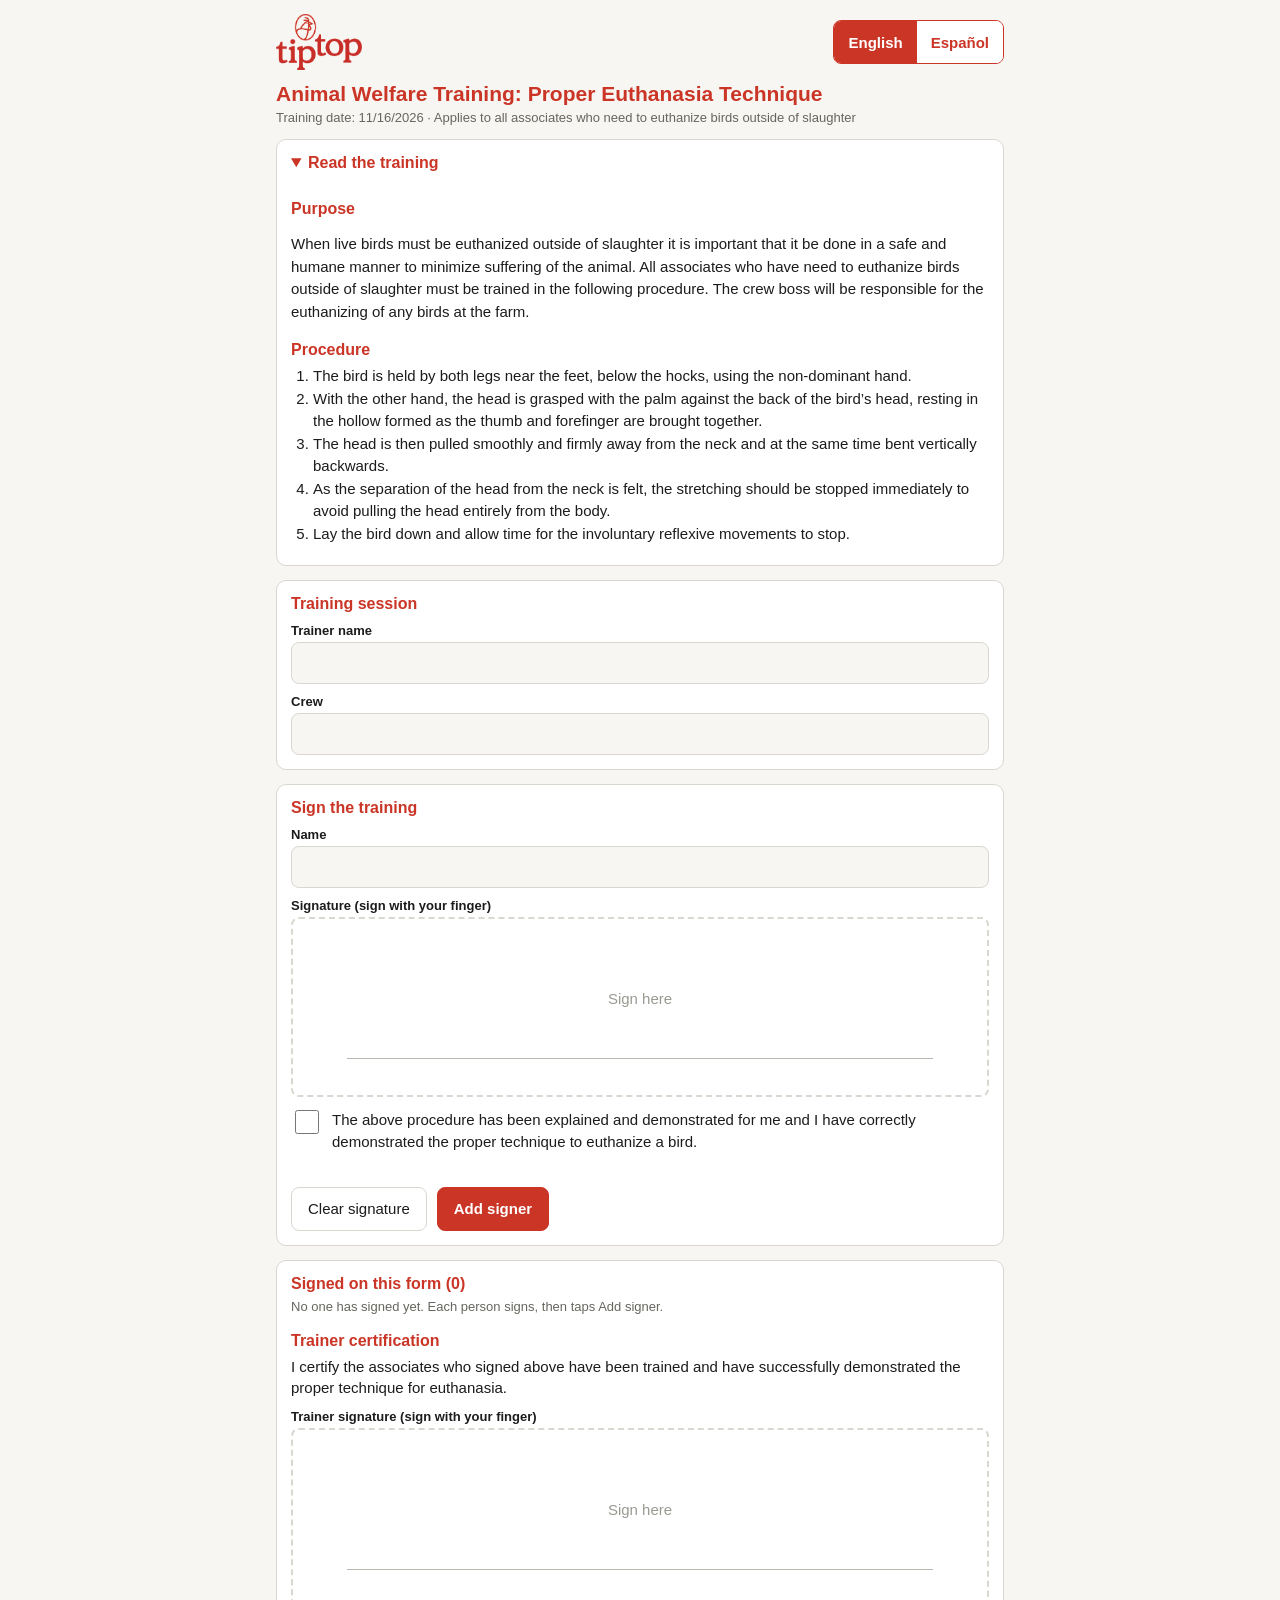
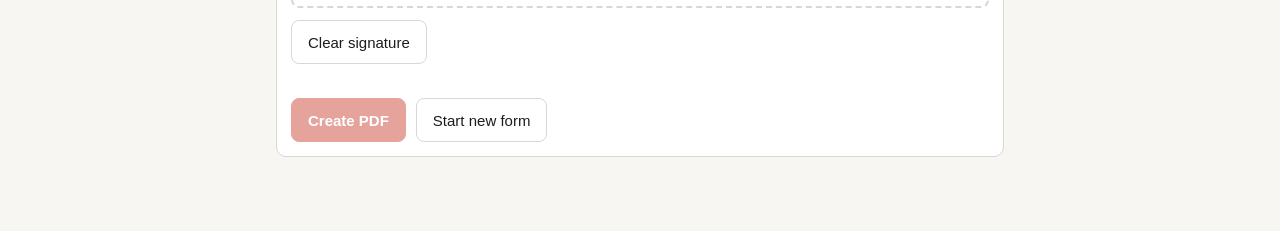
==== commit 1d6105da: "Euthanasia sign-off: training date 11/16/2026" ====
--- a/training/euthanasia-signoff.html
+++ b/training/euthanasia-signoff.html
@@ -509,11 +509,11 @@
 (function(){
 var LOGO="[data-uri]";
 var TAG="[data-uri]";
-var TRAINING_DATE="8/6/2025", STORE="tiptop_euthanasia_signoff_v1";
+var TRAINING_DATE="11/16/2026", STORE="tiptop_euthanasia_signoff_v1";
 document.getElementById("logo").src=LOGO;
 
 var T={
-en:{title:"Animal Welfare Training: Proper Euthanasia Technique",meta:"Procedure date: 8/6/2025 · Applies to all associates who need to euthanize birds outside of slaughter",
+en:{title:"Animal Welfare Training: Proper Euthanasia Technique",meta:"Training date: 11/16/2026 · Applies to all associates who need to euthanize birds outside of slaughter",
 readTraining:"Read the training",sessionH:"Training session",trainerL:"Trainer name",crewL:"Crew",signH:"Sign the training",nameL:"Name",
 sigL:"Signature (sign with your finger)",sigHint:"Sign here",
 ackText:"The above procedure has been explained and demonstrated for me and I have correctly demonstrated the proper technique to euthanize a bird.",
@@ -524,7 +524,7 @@
 eTrainer:"Enter the trainer name first.",eCrew:"Enter the crew first.",eName:"Enter the name.",eSig:"Sign in the box.",eAck:"Check the acknowledgment box.",eCert:"The trainer must sign the certification first.",
 making:"Creating PDF…",shared:"PDF created. Send it by text or email to Tip Top Live Operations.",saved:"PDF saved to this phone. Send it by text or email to Tip Top Live Operations.",
 ePdf:"Could not create the PDF. Signatures are kept on this form; try again.",confirmNew:"Clear this form and all signatures on it? Make sure the PDF was sent first."},
-es:{title:"Capacitación en Bienestar Animal: Técnica Correcta de Eutanasia",meta:"Fecha del procedimiento: 6 de agosto de 2025 · Aplica a todos los asociados que necesiten practicar la eutanasia a aves fuera del sacrificio",
+es:{title:"Capacitación en Bienestar Animal: Técnica Correcta de Eutanasia",meta:"Fecha de capacitación: 16 de noviembre de 2026 · Aplica a todos los asociados que necesiten practicar la eutanasia a aves fuera del sacrificio",
 readTraining:"Lea la capacitación",sessionH:"Sesión de capacitación",trainerL:"Nombre del instructor",crewL:"Cuadrilla",signH:"Firme la capacitación",nameL:"Nombre",
 sigL:"Firma (firme con el dedo)",sigHint:"Firme aquí",
 ackText:"Se me ha explicado y demostrado el procedimiento anterior y he demostrado correctamente la técnica adecuada para practicar la eutanasia a un ave.",
@@ -643,7 +643,7 @@
   doc.text("Training Sign-off: Proper Euthanasia Technique",M,y);y+=16;
   doc.setFontSize(11);doc.text("Firmas de capacitación: Técnica Correcta de Eutanasia",M,y);y+=20;
   doc.setTextColor(30);doc.setFontSize(10);
-  [["Procedure date / Fecha del procedimiento: ",TRAINING_DATE],["Session date / Fecha de sesión: ",fmt(now.toISOString())],["Trainer / Instructor: ",trainer],["Crew / Cuadrilla: ",crew],["Signers / Firmantes: ",String(queue.length)]]
+  [["Training version / Versión: ",TRAINING_DATE],["Session date / Fecha de sesión: ",fmt(now.toISOString())],["Trainer / Instructor: ",trainer],["Crew / Cuadrilla: ",crew],["Signers / Firmantes: ",String(queue.length)]]
     .forEach(function(r){doc.setFont("helvetica","bold");doc.text(r[0],M,y);var x=M+doc.getTextWidth(r[0])+3;doc.setFont("helvetica","normal");doc.text(r[1],x,y);y+=14;});
   y+=10;
   // the training itself, English then Spanish, printed above the acknowledgment and the signatures
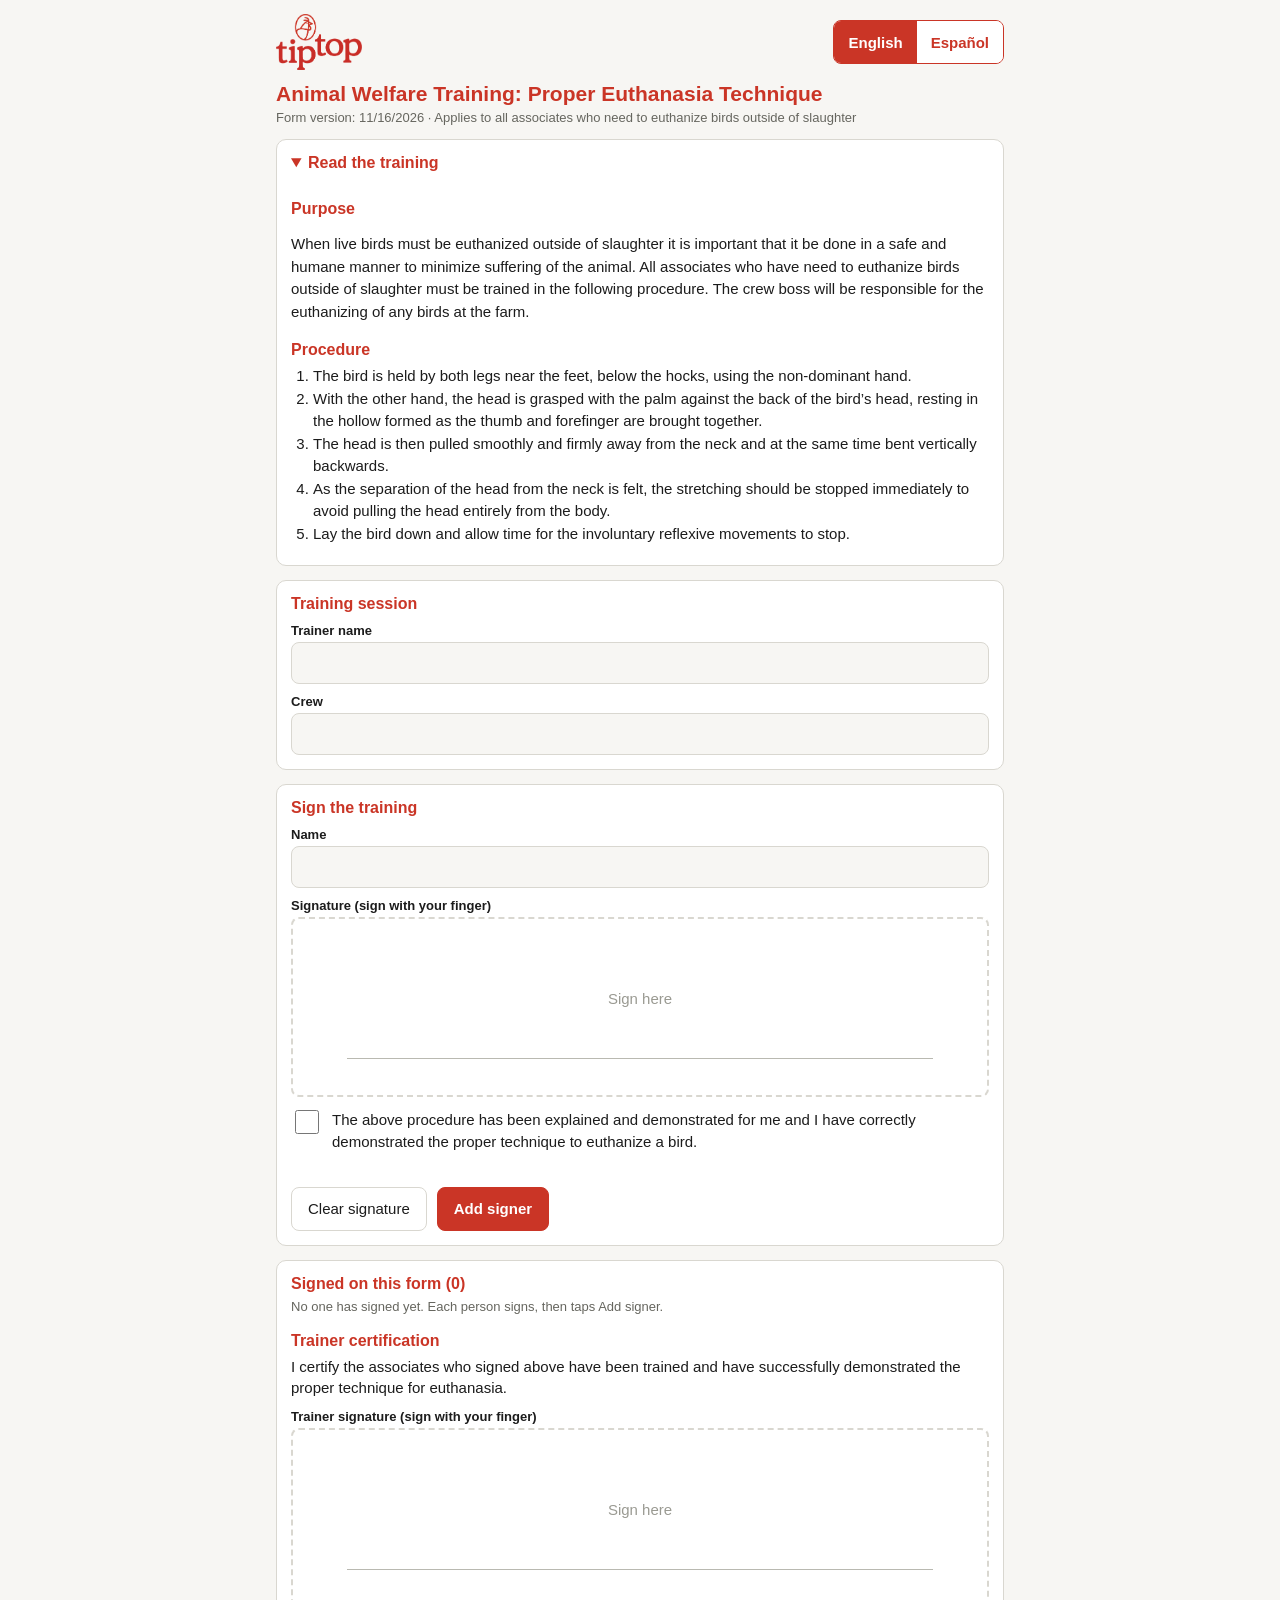
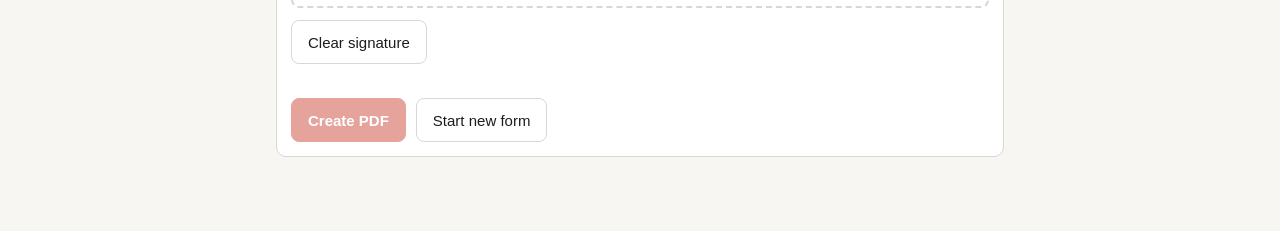
==== commit 83656af4: "euthanasia sign-off: 11/16/2026 is the form version; training date is the fill-out date" ====
--- a/training/euthanasia-signoff.html
+++ b/training/euthanasia-signoff.html
@@ -513,7 +513,7 @@
 document.getElementById("logo").src=LOGO;
 
 var T={
-en:{title:"Animal Welfare Training: Proper Euthanasia Technique",meta:"Training date: 11/16/2026 · Applies to all associates who need to euthanize birds outside of slaughter",
+en:{title:"Animal Welfare Training: Proper Euthanasia Technique",meta:"Form version: 11/16/2026 · Applies to all associates who need to euthanize birds outside of slaughter",
 readTraining:"Read the training",sessionH:"Training session",trainerL:"Trainer name",crewL:"Crew",signH:"Sign the training",nameL:"Name",
 sigL:"Signature (sign with your finger)",sigHint:"Sign here",
 ackText:"The above procedure has been explained and demonstrated for me and I have correctly demonstrated the proper technique to euthanize a bird.",
@@ -524,7 +524,7 @@
 eTrainer:"Enter the trainer name first.",eCrew:"Enter the crew first.",eName:"Enter the name.",eSig:"Sign in the box.",eAck:"Check the acknowledgment box.",eCert:"The trainer must sign the certification first.",
 making:"Creating PDF…",shared:"PDF created. Send it by text or email to Tip Top Live Operations.",saved:"PDF saved to this phone. Send it by text or email to Tip Top Live Operations.",
 ePdf:"Could not create the PDF. Signatures are kept on this form; try again.",confirmNew:"Clear this form and all signatures on it? Make sure the PDF was sent first."},
-es:{title:"Capacitación en Bienestar Animal: Técnica Correcta de Eutanasia",meta:"Fecha de capacitación: 16 de noviembre de 2026 · Aplica a todos los asociados que necesiten practicar la eutanasia a aves fuera del sacrificio",
+es:{title:"Capacitación en Bienestar Animal: Técnica Correcta de Eutanasia",meta:"Versión del formulario: 16 de noviembre de 2026 · Aplica a todos los asociados que necesiten practicar la eutanasia a aves fuera del sacrificio",
 readTraining:"Lea la capacitación",sessionH:"Sesión de capacitación",trainerL:"Nombre del instructor",crewL:"Cuadrilla",signH:"Firme la capacitación",nameL:"Nombre",
 sigL:"Firma (firme con el dedo)",sigHint:"Firme aquí",
 ackText:"Se me ha explicado y demostrado el procedimiento anterior y he demostrado correctamente la técnica adecuada para practicar la eutanasia a un ave.",
@@ -643,7 +643,7 @@
   doc.text("Training Sign-off: Proper Euthanasia Technique",M,y);y+=16;
   doc.setFontSize(11);doc.text("Firmas de capacitación: Técnica Correcta de Eutanasia",M,y);y+=20;
   doc.setTextColor(30);doc.setFontSize(10);
-  [["Training version / Versión: ",TRAINING_DATE],["Session date / Fecha de sesión: ",fmt(now.toISOString())],["Trainer / Instructor: ",trainer],["Crew / Cuadrilla: ",crew],["Signers / Firmantes: ",String(queue.length)]]
+  [["Form version / Versión del formulario: ",TRAINING_DATE],["Training date / Fecha de capacitación: ",fmt(now.toISOString())],["Trainer / Instructor: ",trainer],["Crew / Cuadrilla: ",crew],["Signers / Firmantes: ",String(queue.length)]]
     .forEach(function(r){doc.setFont("helvetica","bold");doc.text(r[0],M,y);var x=M+doc.getTextWidth(r[0])+3;doc.setFont("helvetica","normal");doc.text(r[1],x,y);y+=14;});
   y+=10;
   // the training itself, English then Spanish, printed above the acknowledgment and the signatures
